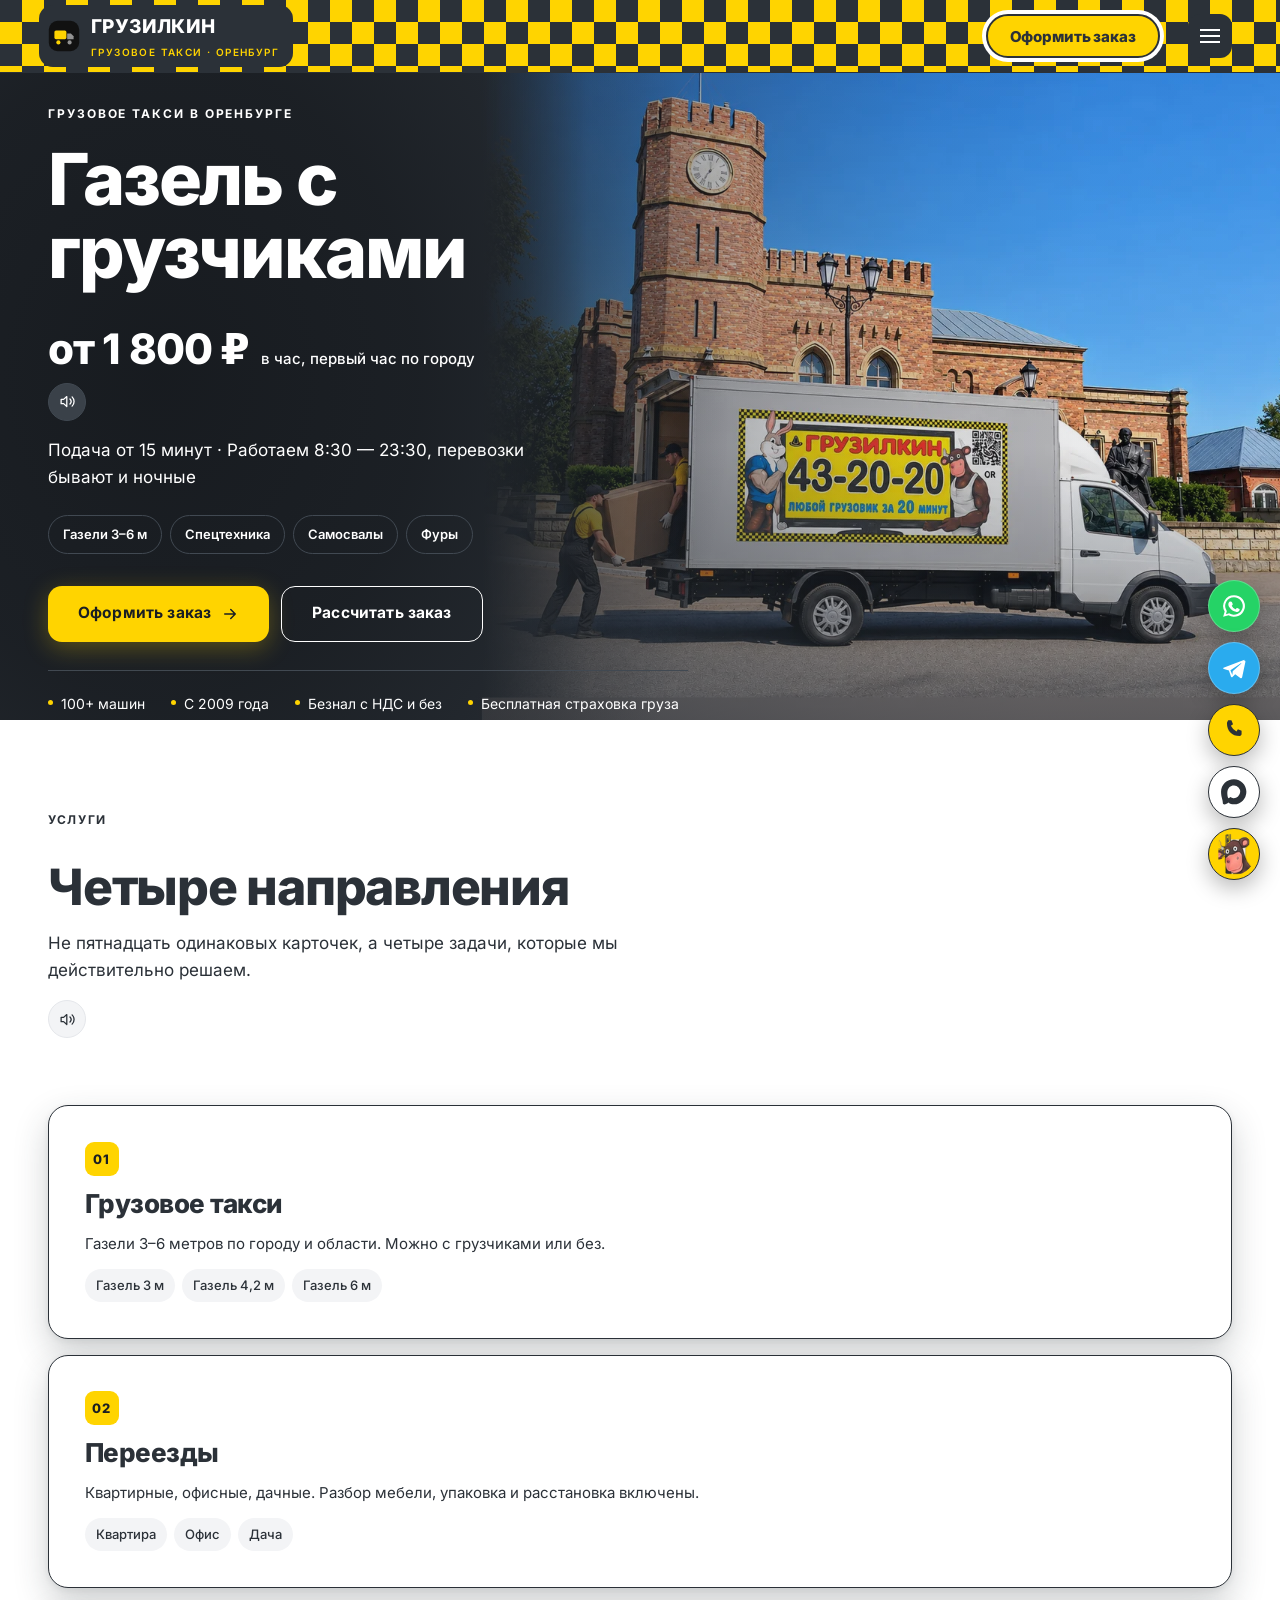
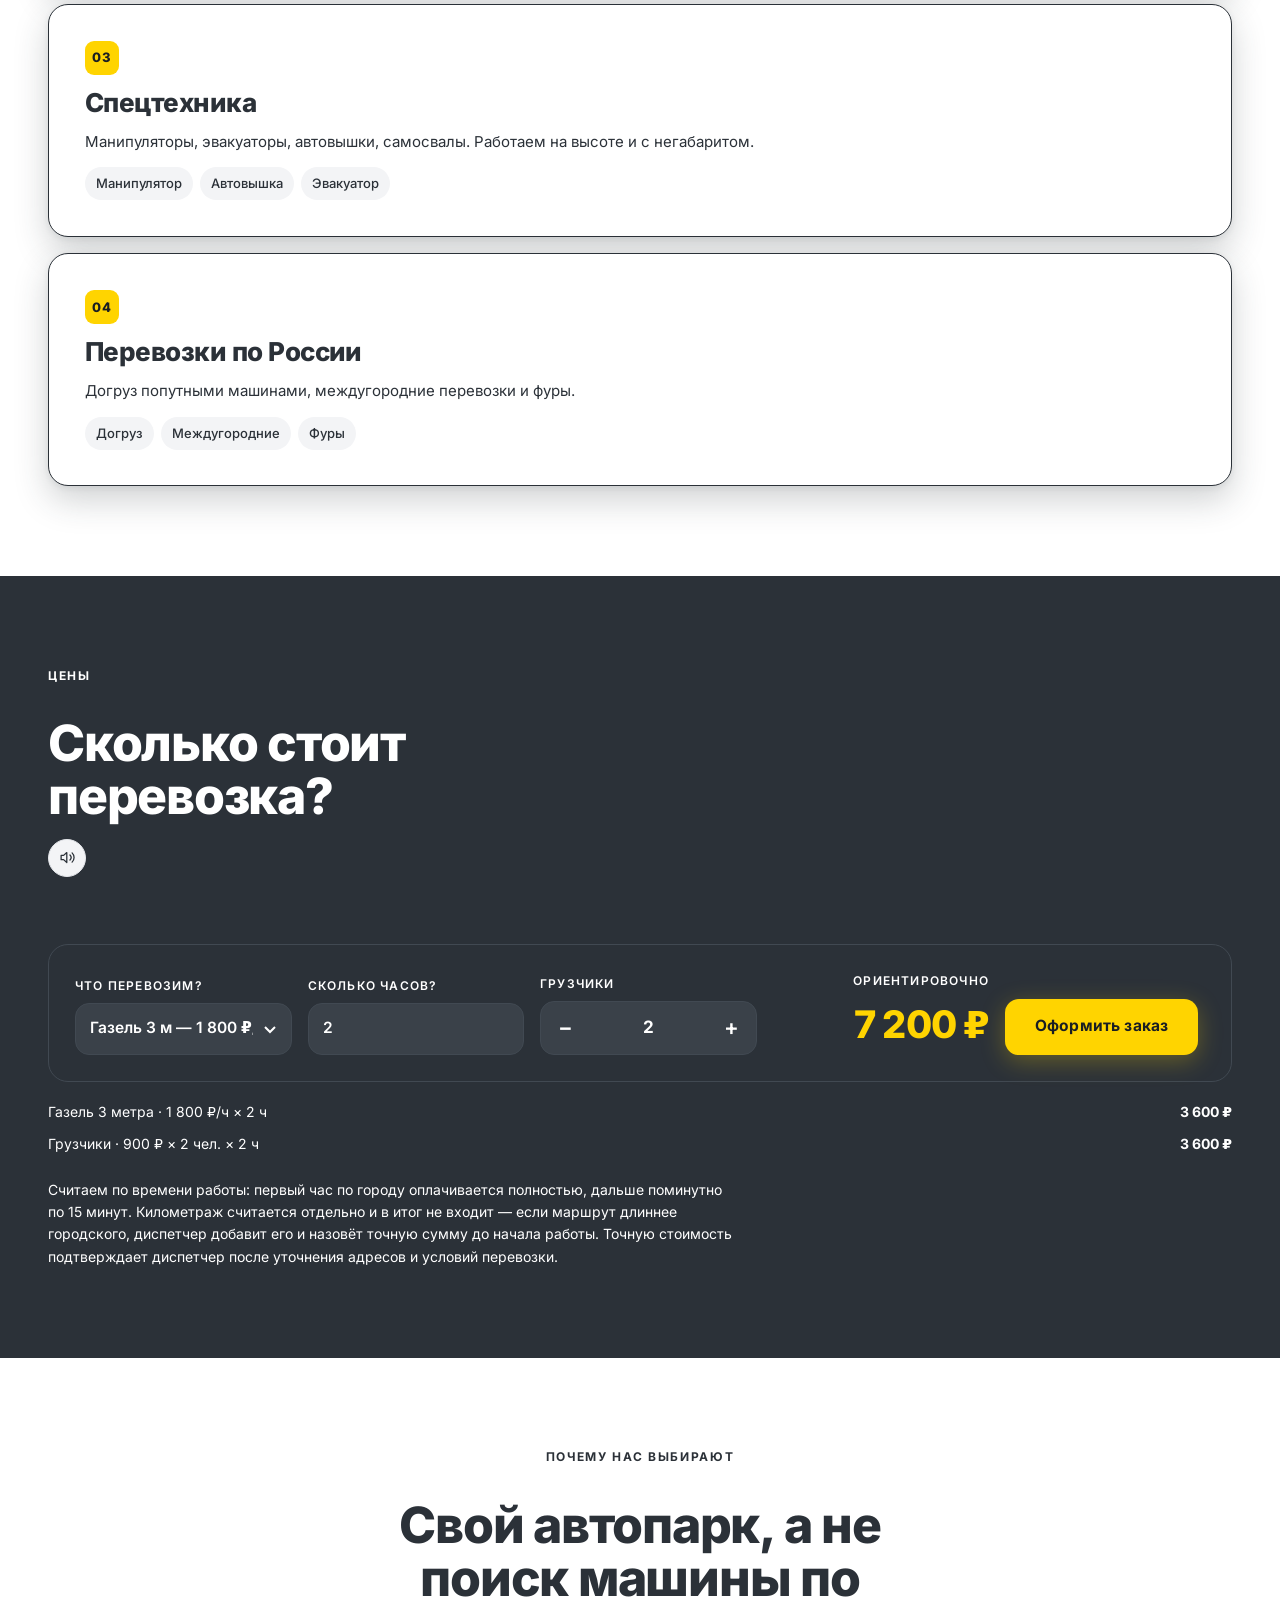
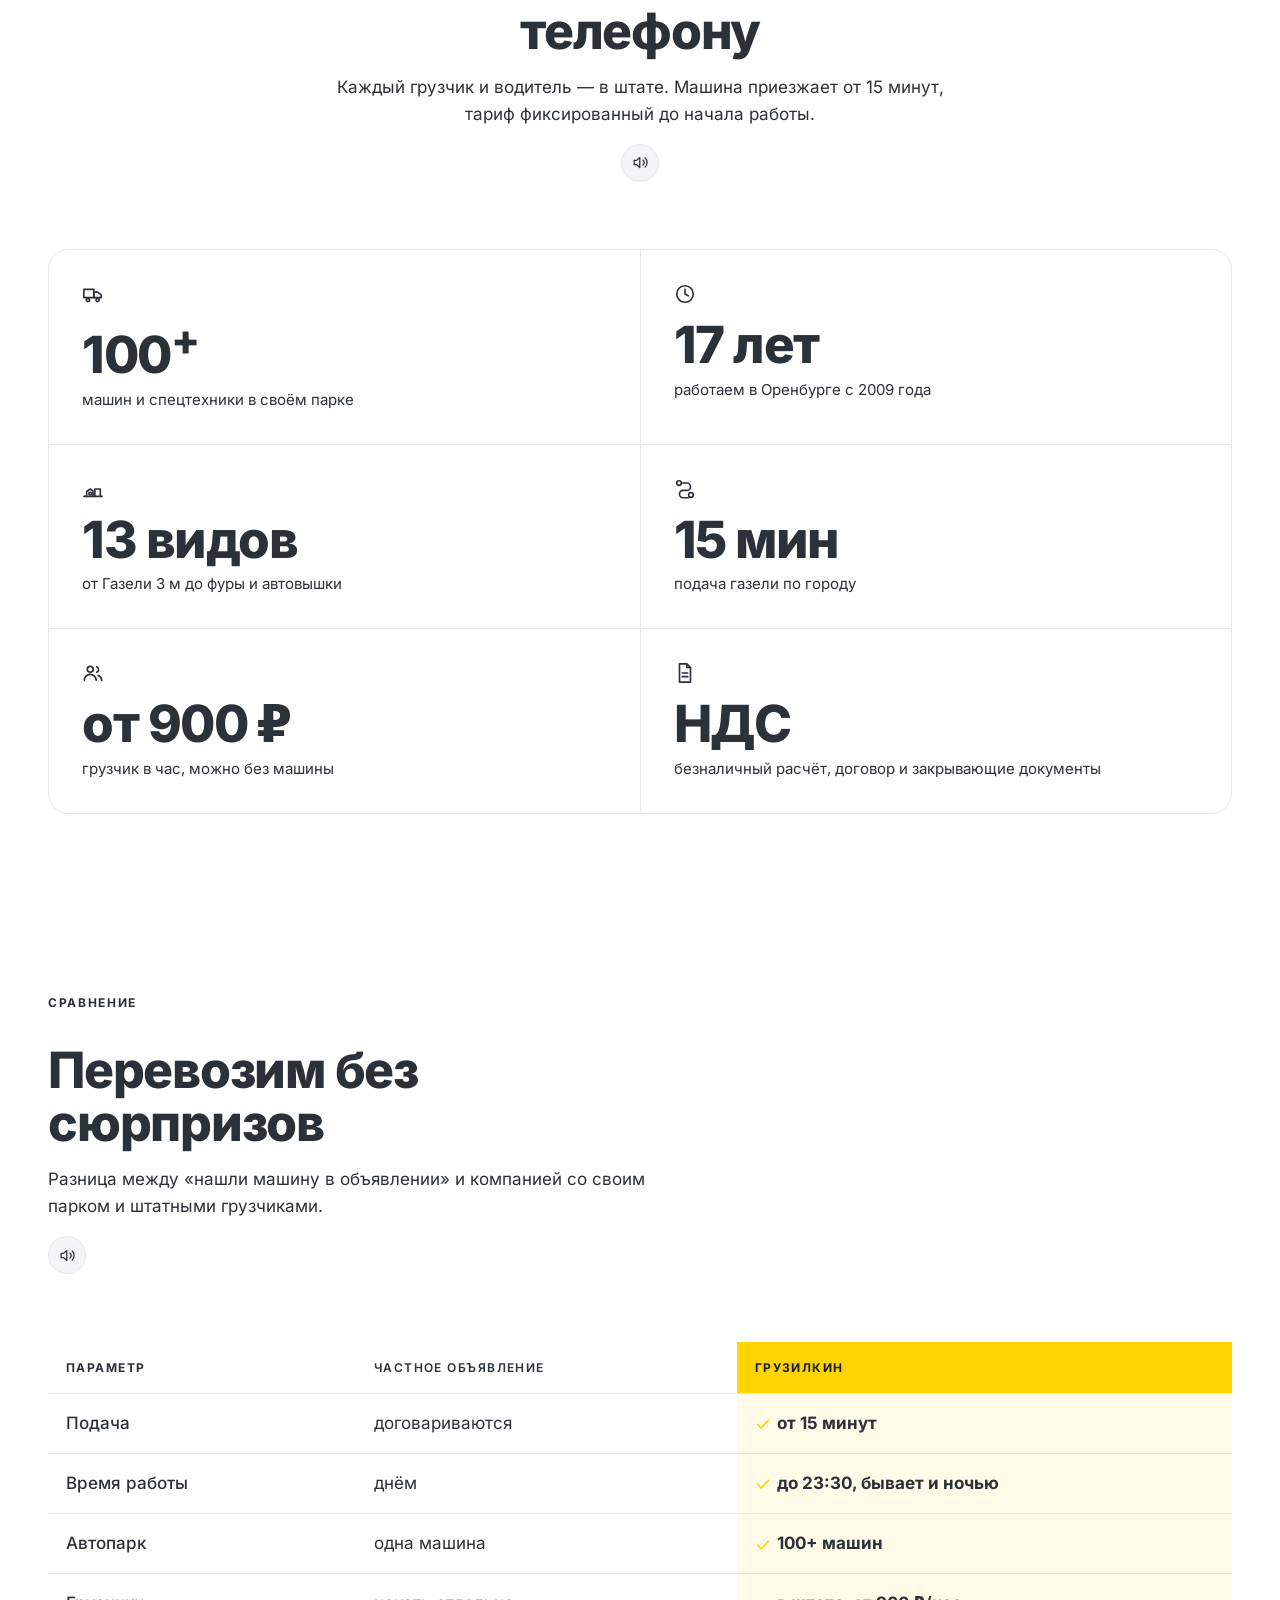
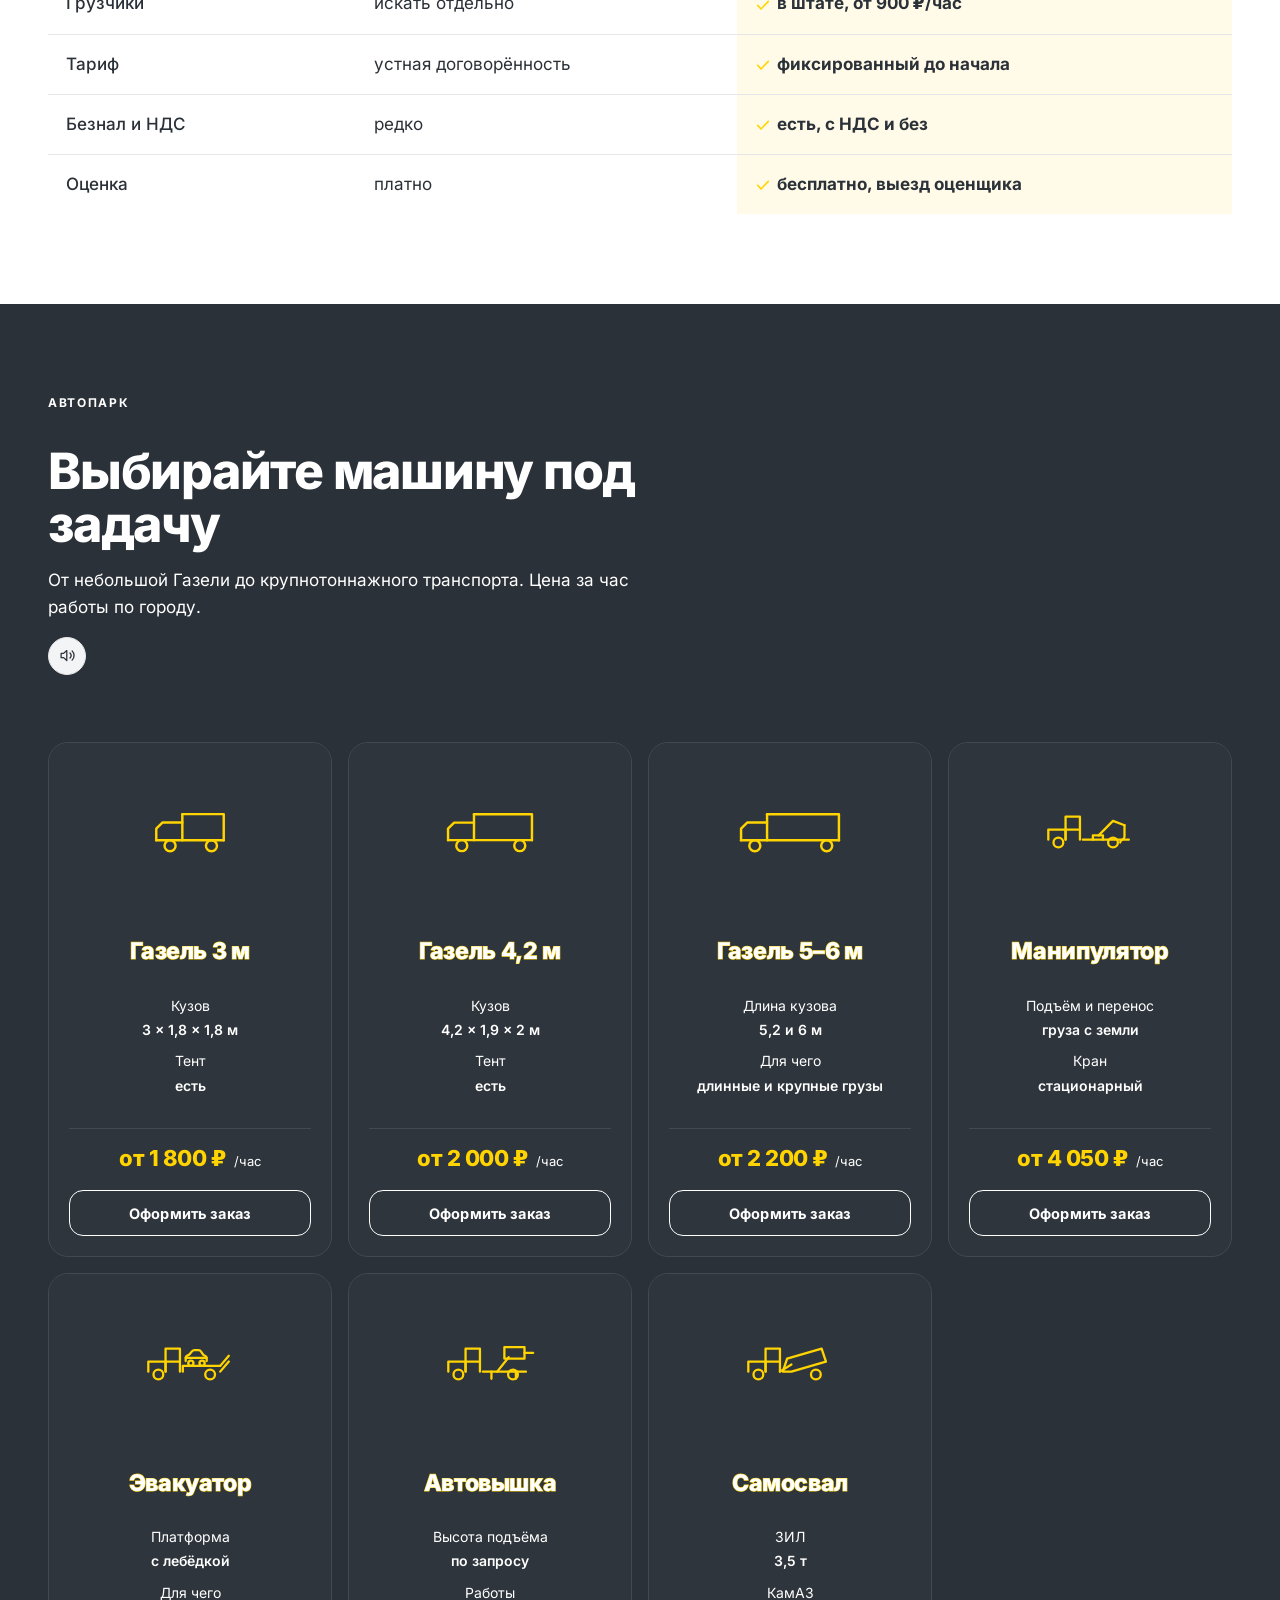
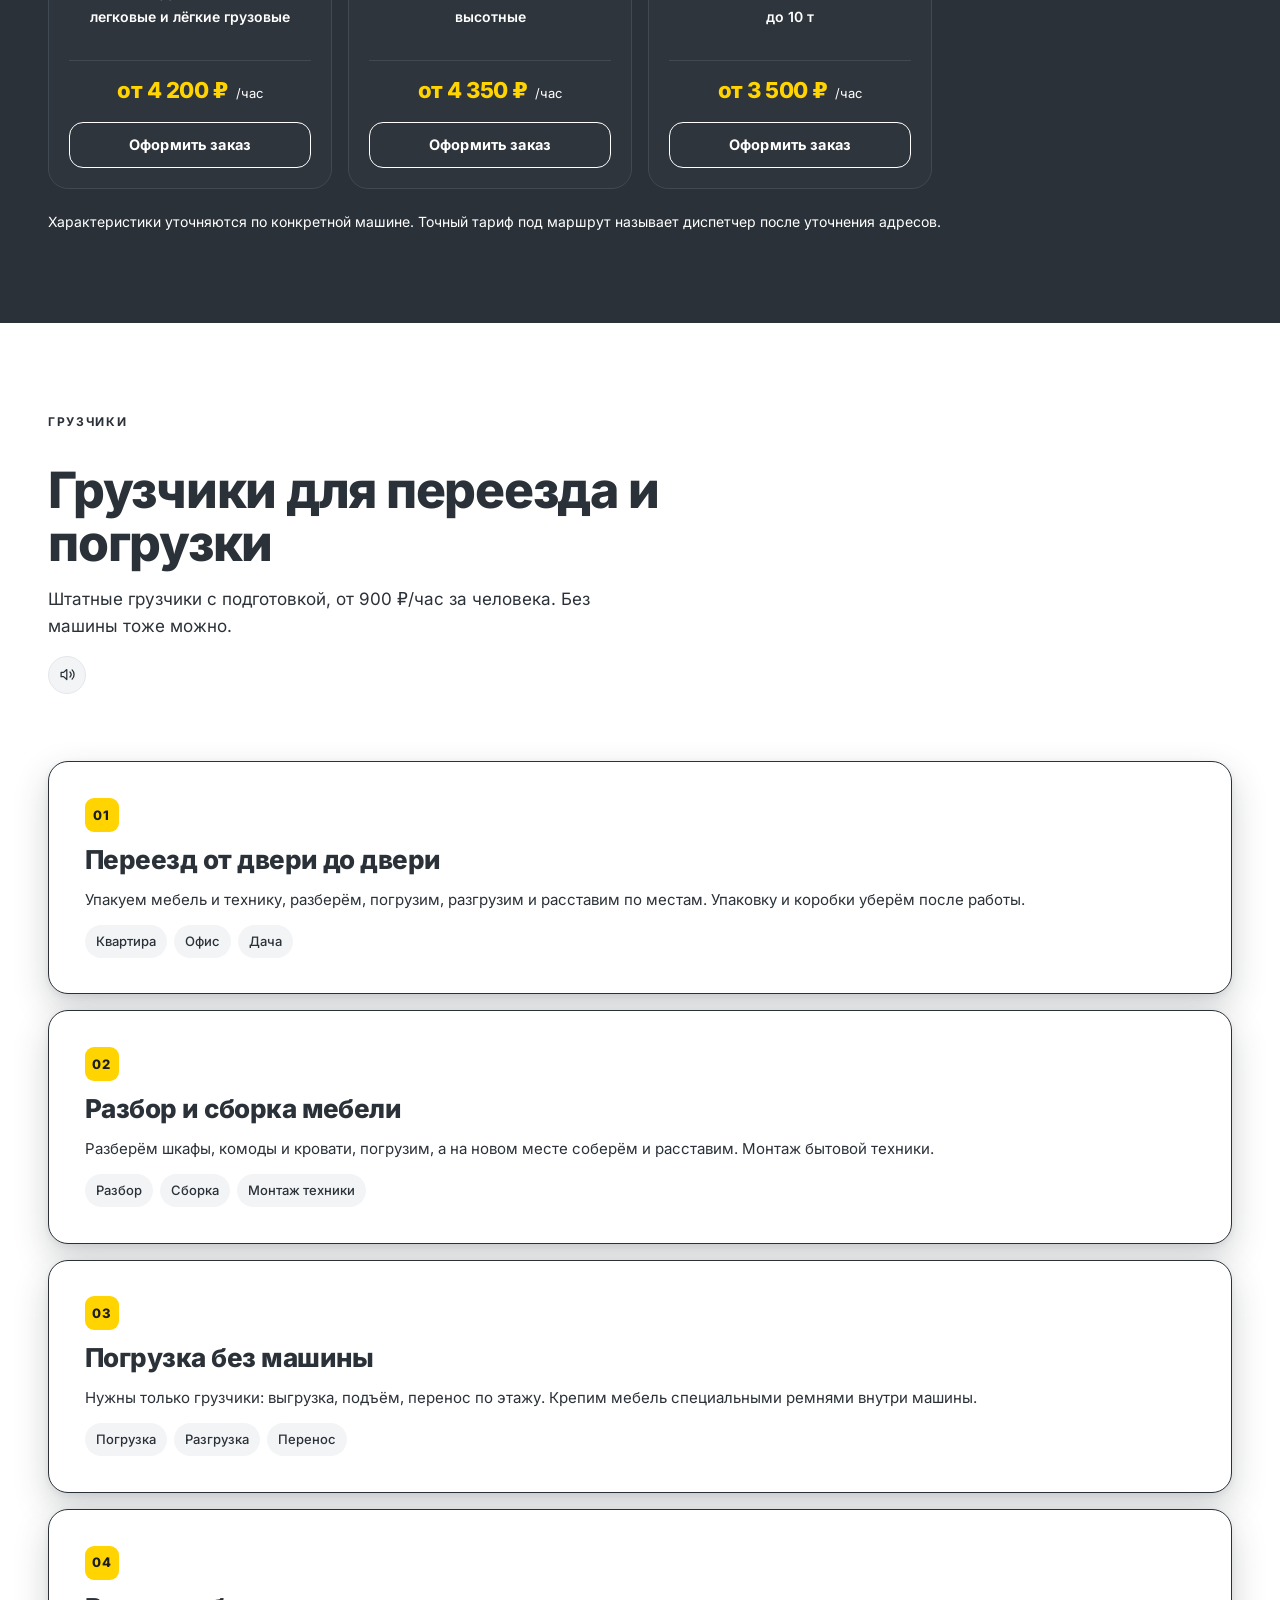
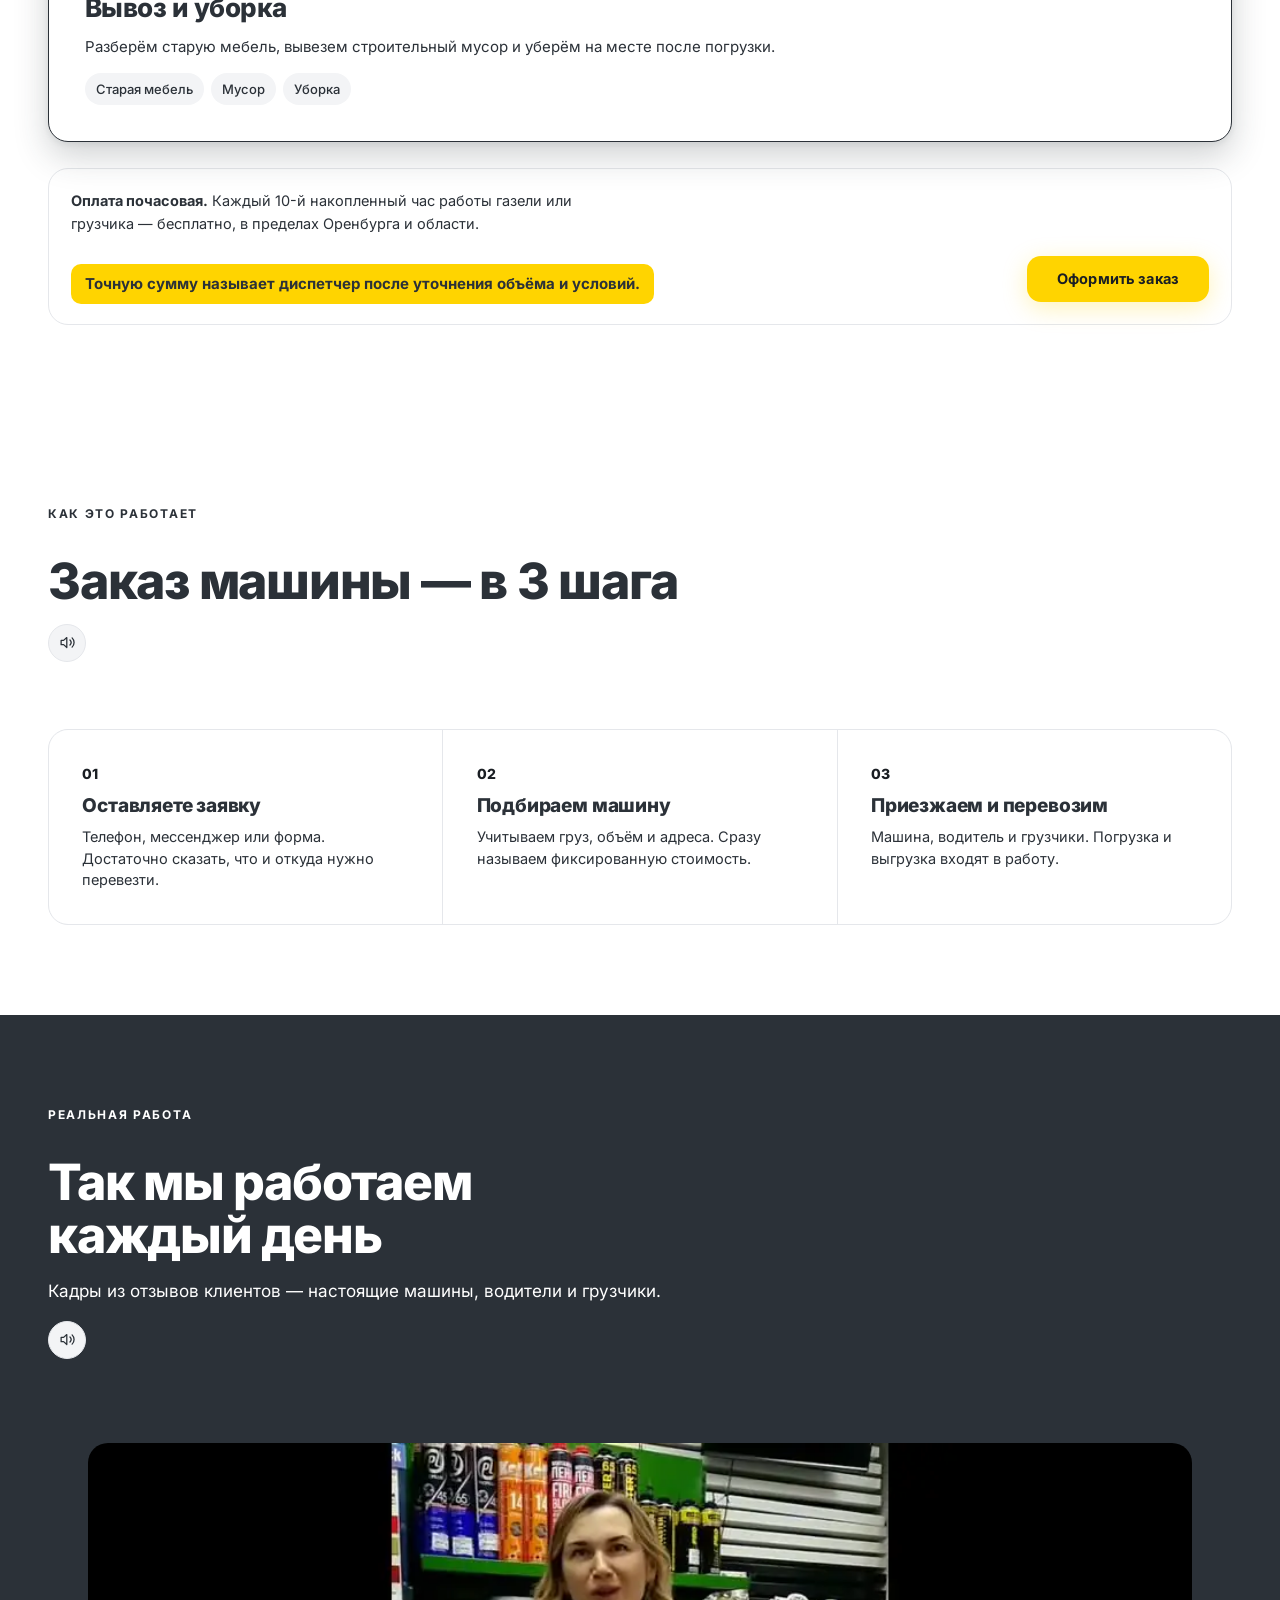
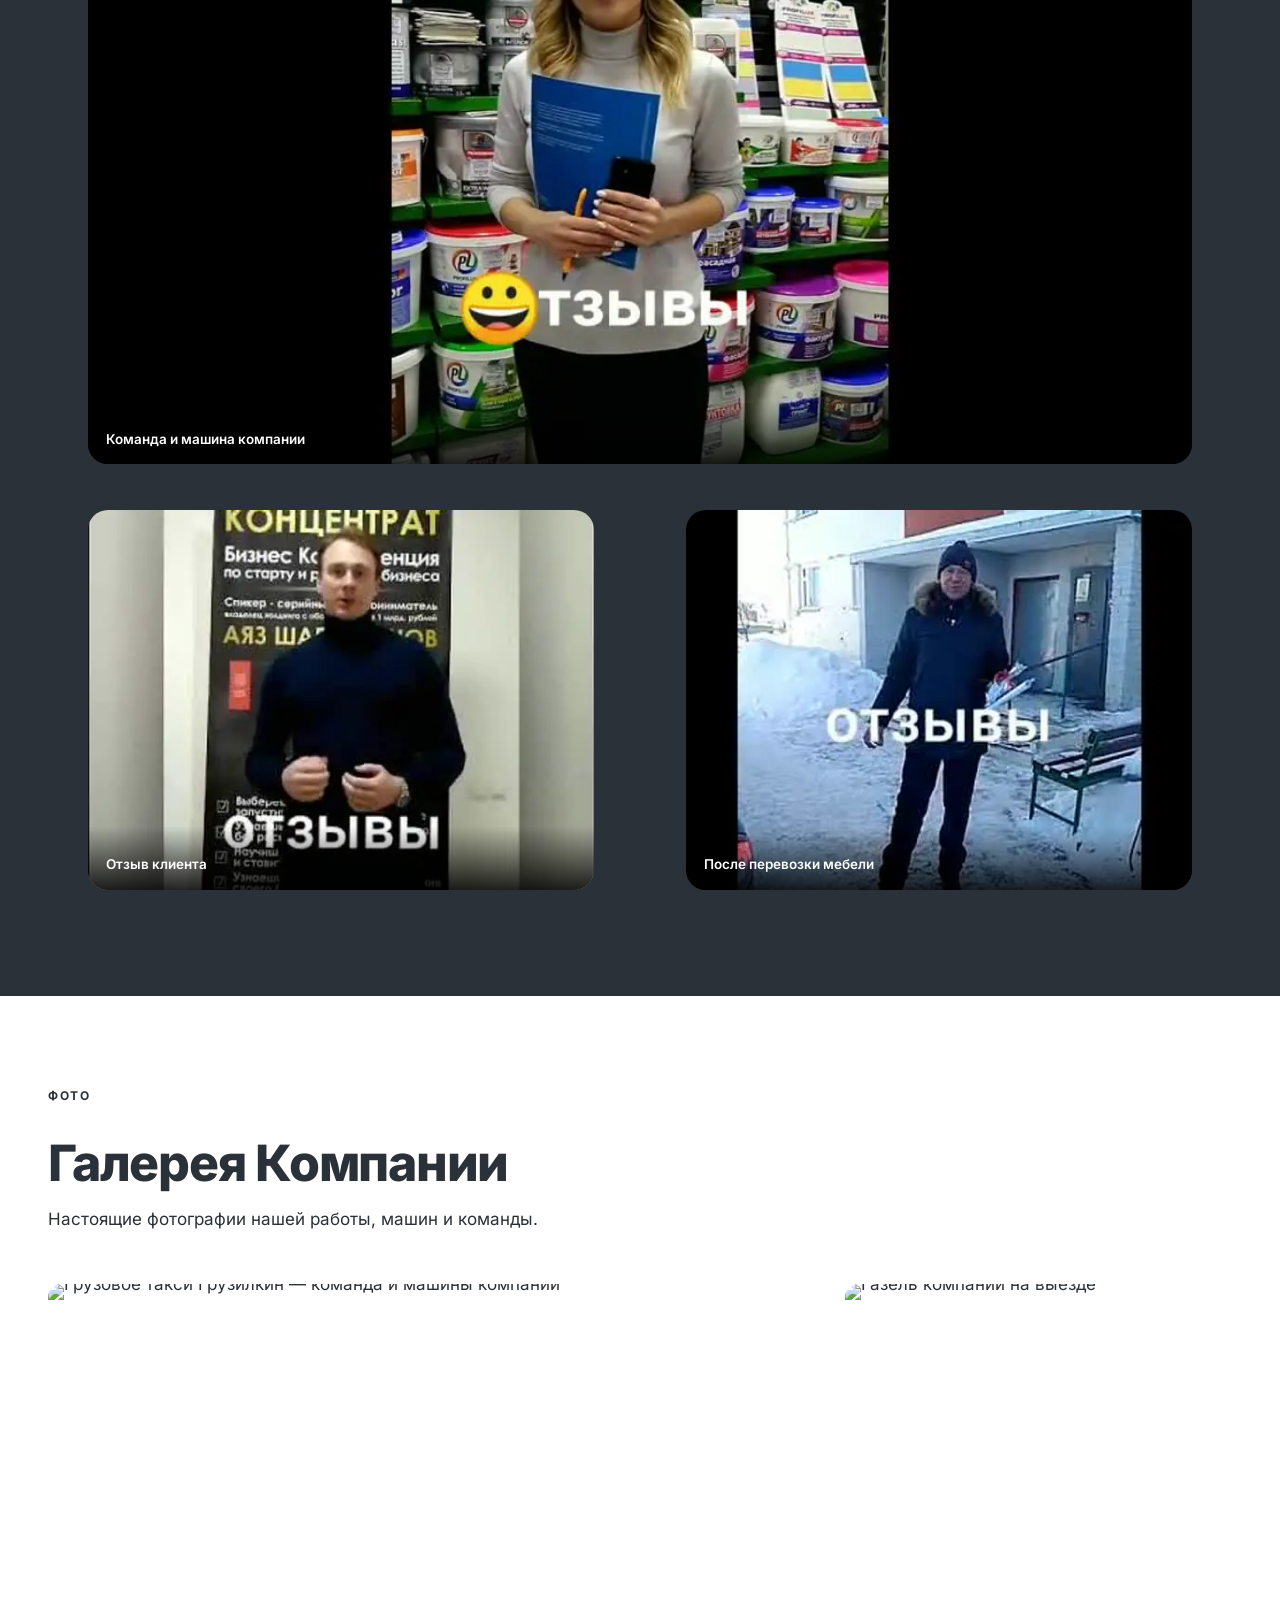
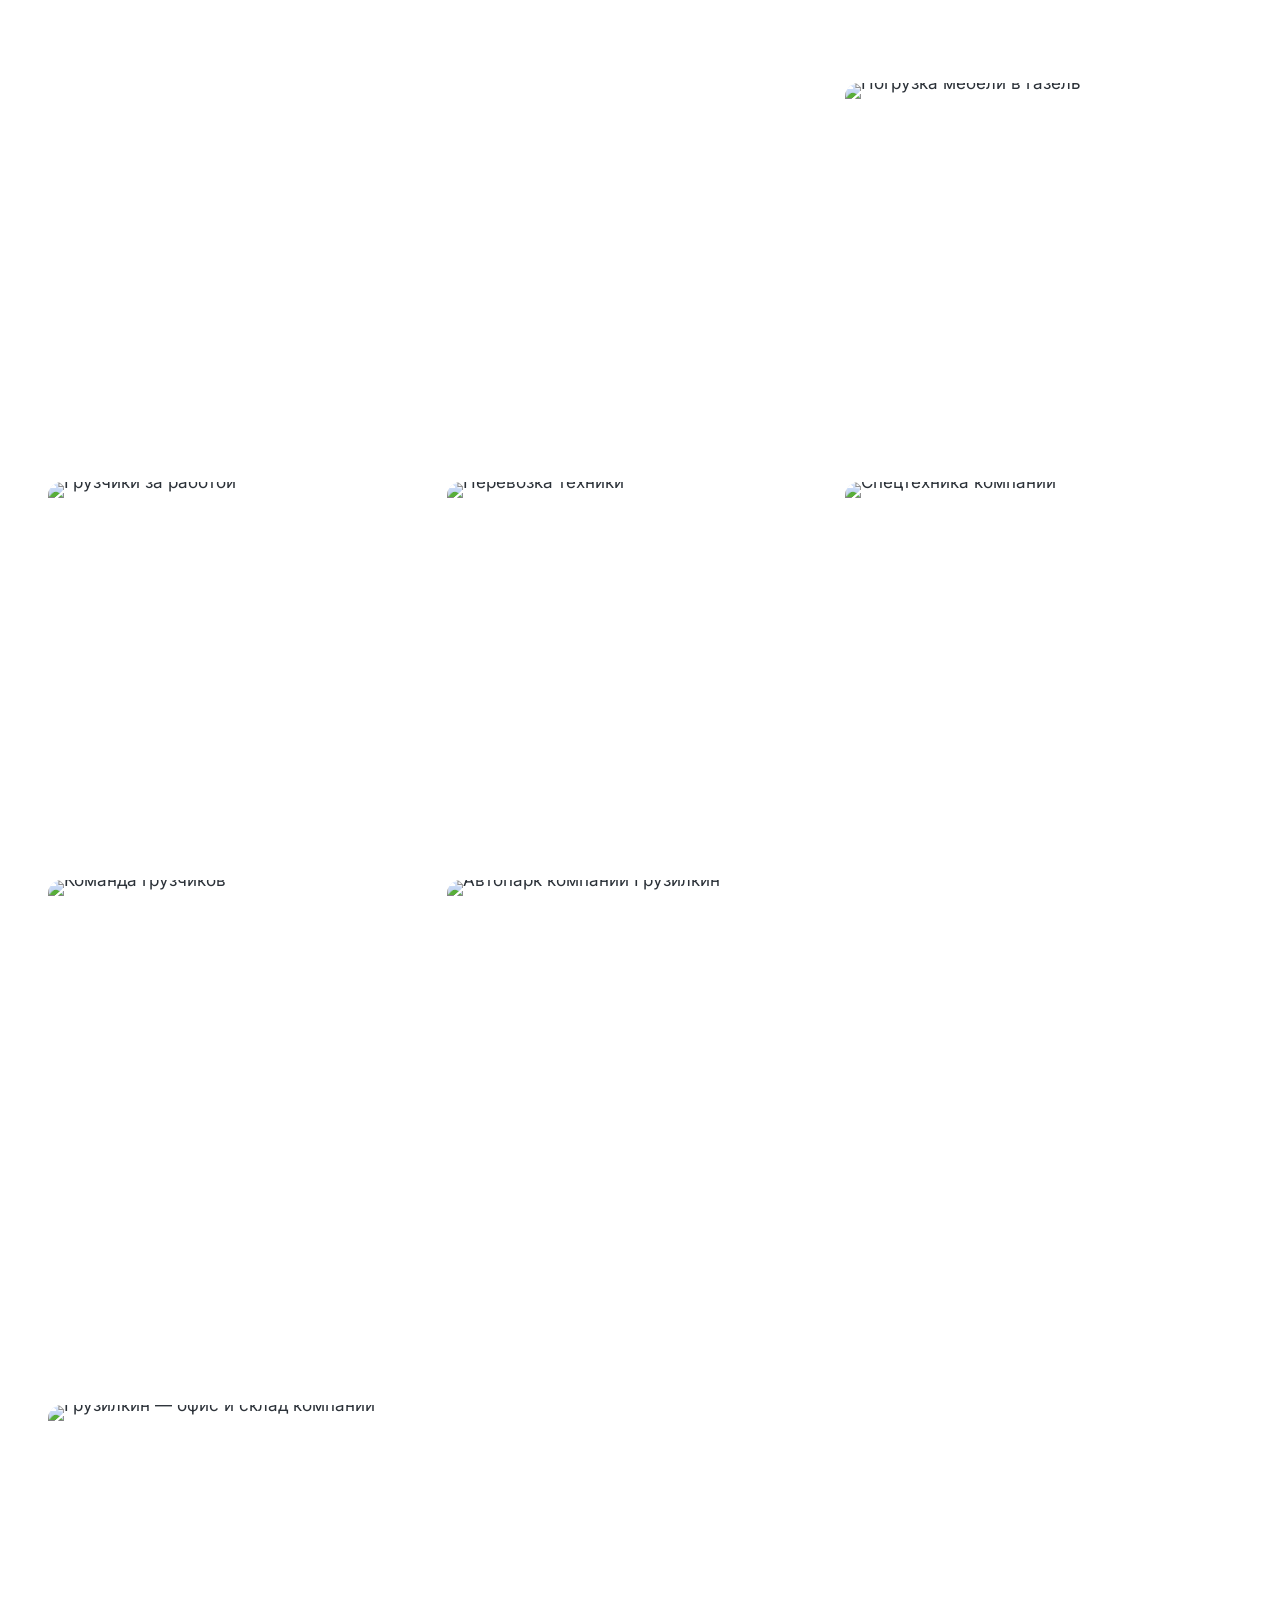
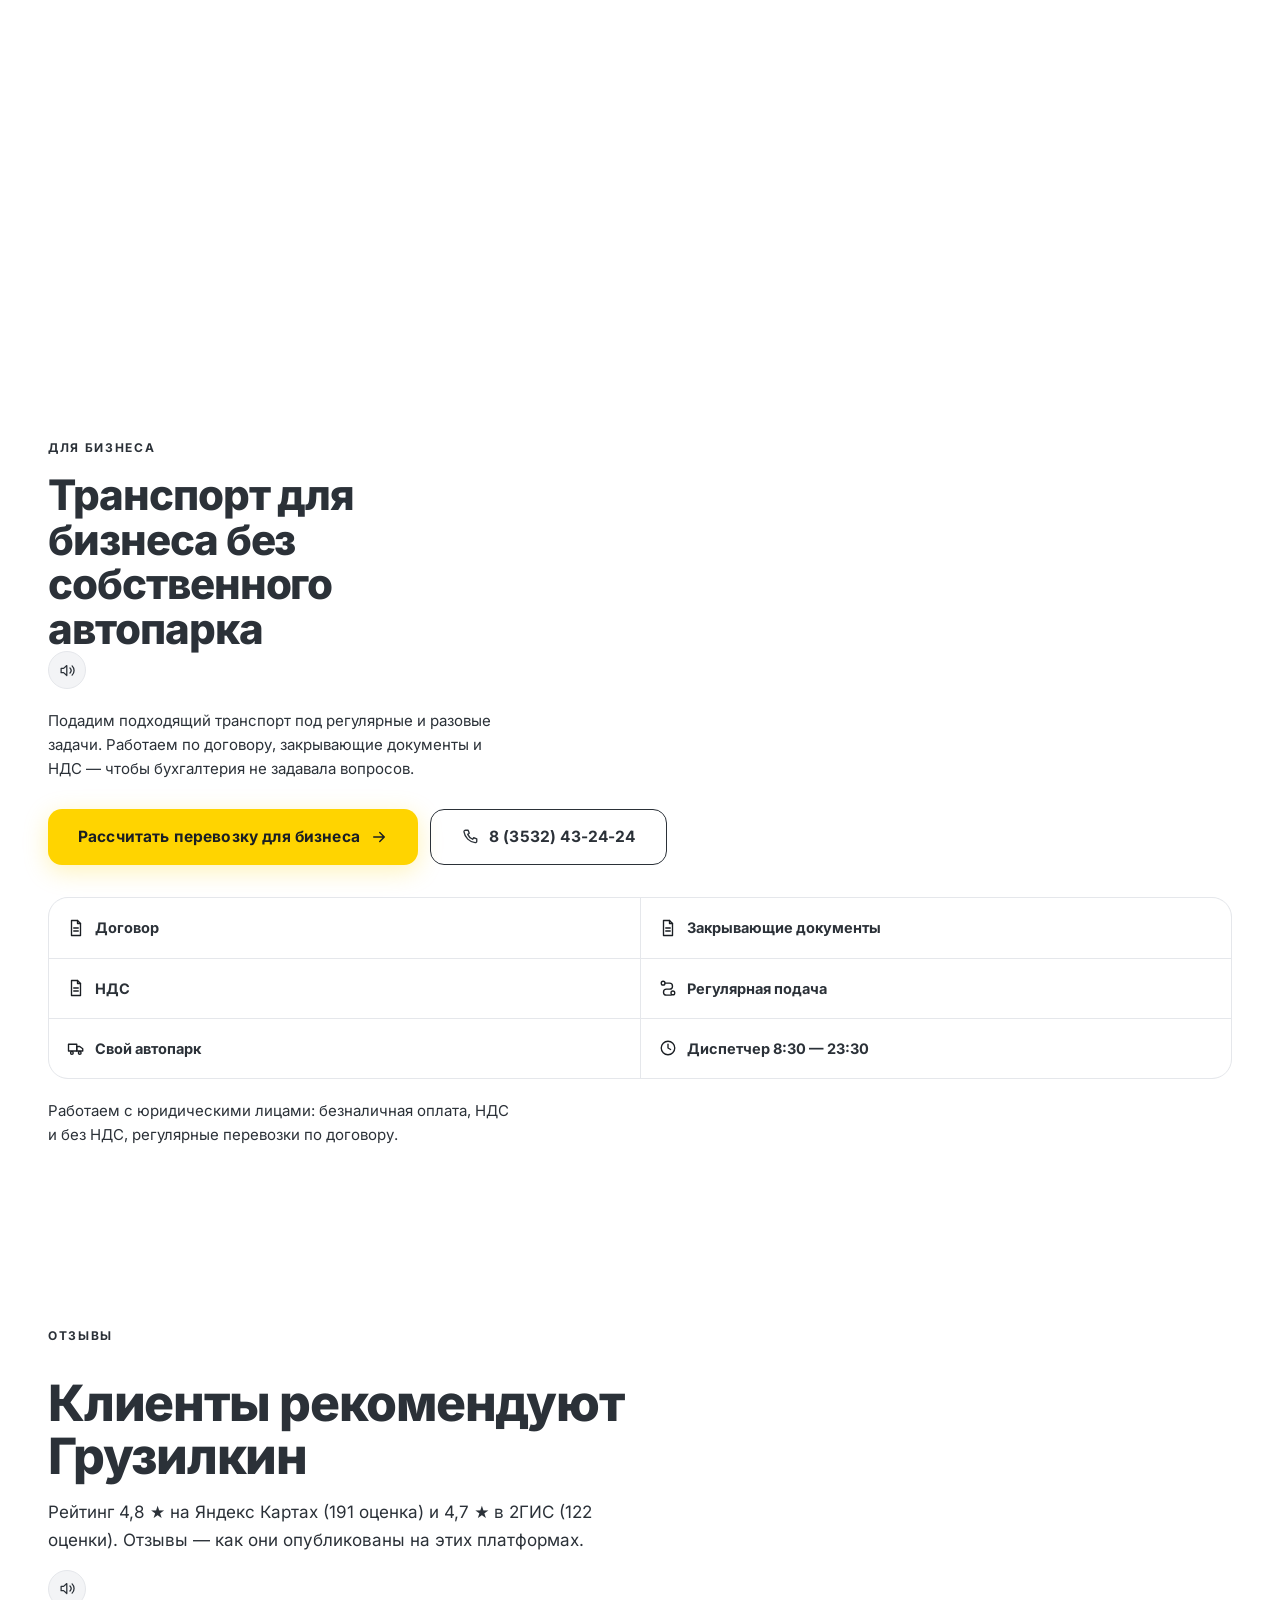
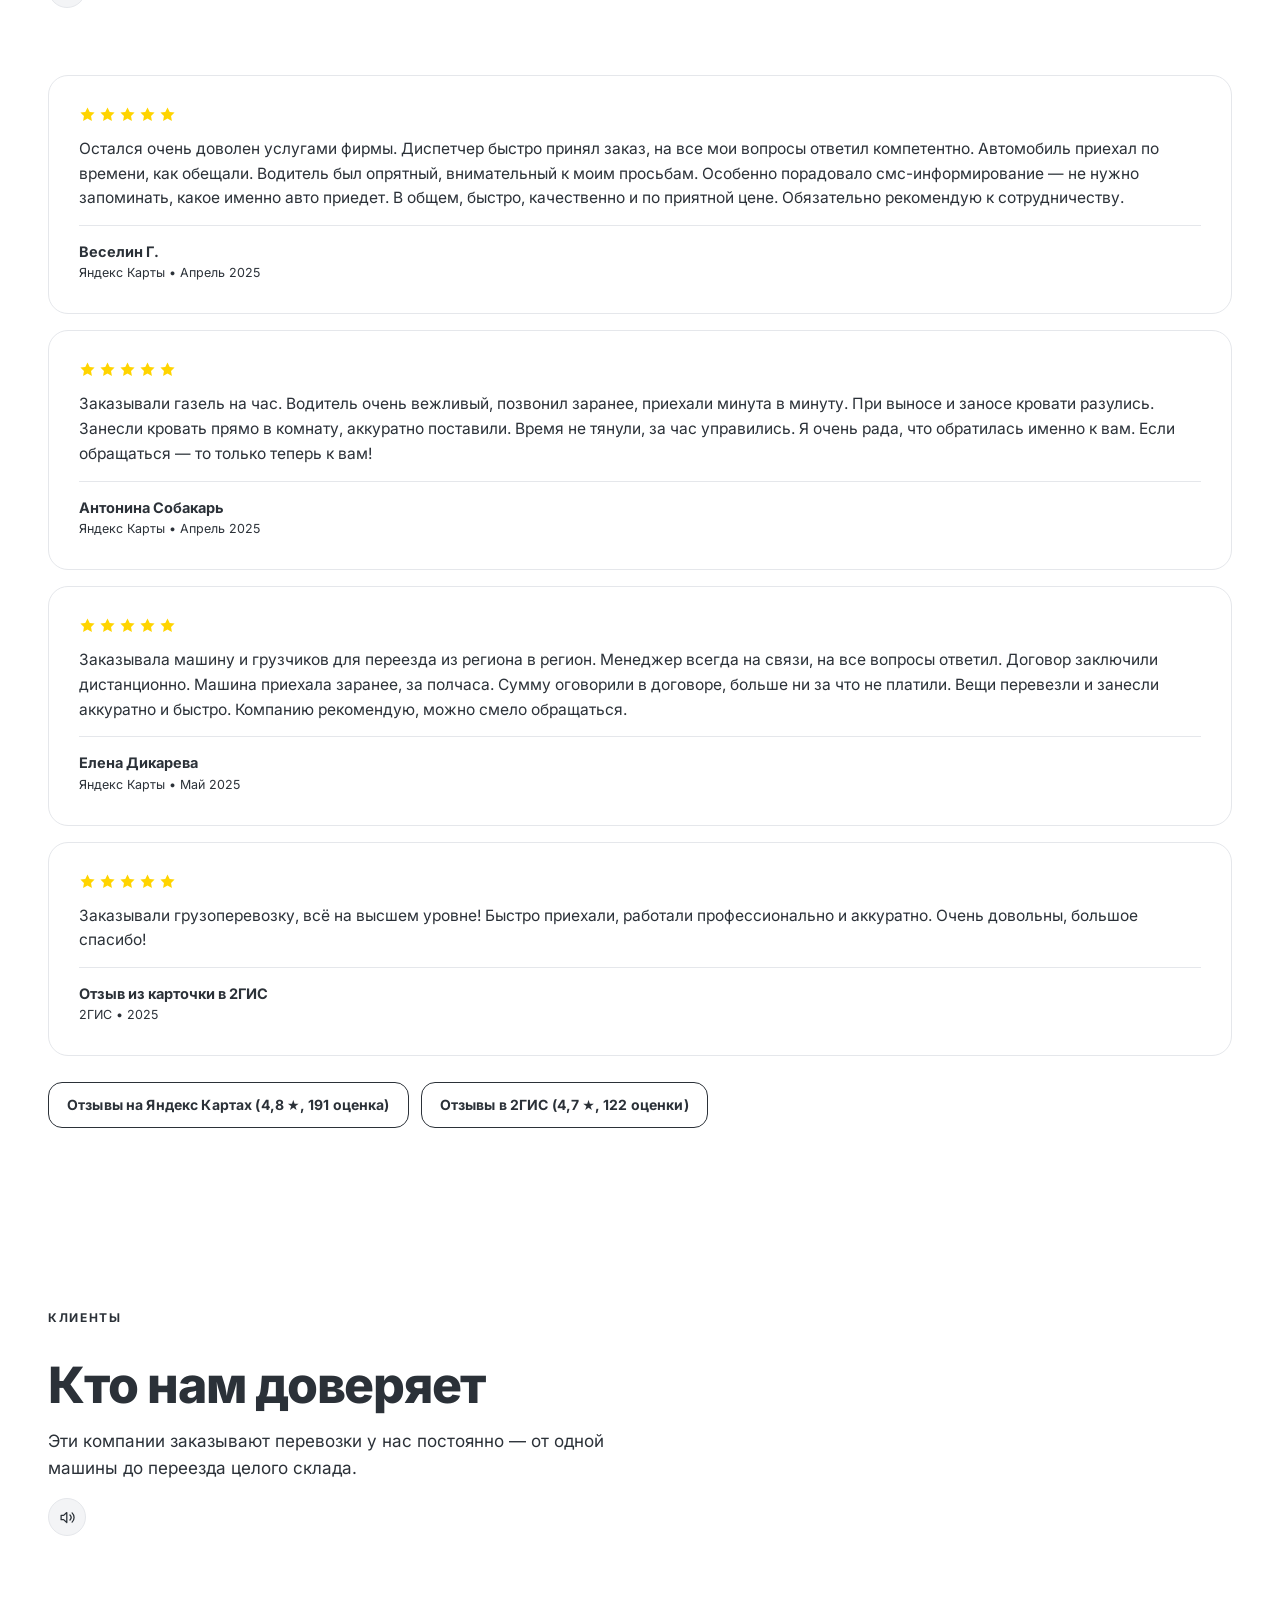
==== index.html @ a1c71845 "Mobile hero: owner-provided photo (1446x1087) as the full-width frame - replaced the extracted crop " ====
<!DOCTYPE html>
<html lang="ru">
<head>
<meta charset="utf-8">
<meta name="viewport" content="width=device-width, initial-scale=1, viewport-fit=cover">
<meta name="gruzilkin-build" content="1791834478915">
<title>Грузовое такси с грузчиками в Оренбурге — 8 (3532) 43-24-24 · Грузилкин</title>
<meta name="description" content="Грузовое такси и грузчики в Оренбурге с 2009 года. Подача газели от 15 минут, 100+ машин, 8 (3532) 43-24-24.">
<meta property="og:type" content="website">
<meta property="og:title" content="Грузовое такси с грузчиками в Оренбурге — Грузилкин">
<meta property="og:description" content="Подача газели от 15 минут, 100+ машин, ночные и дальние перевозки, бесплатная страховка груза.">
<!-- панель браузера на телефоне: цвет шапки, иначе сверху мелькнет чёрная полоса -->
<meta name="theme-color" content="#2B3138">
<link rel="canonical" href="https://adamestok.github.io/Gruzilkin-site/">

<script type="application/ld+json">
{
  "@context": "https://schema.org",
  "@type": "TaxiService",
  "name": "Грузилкин",
  "legalName": "ООО «ТРАНС-МИГ24»",
  "taxID": "5611080930",
  "description": "Грузовое такси и грузчики в Оренбурге с 2009 года. Собственный автопарк более 100 машин.",
  "telephone": "+7 (3532) 43-24-24",
  "email": "absavto56rus@mail.ru",
  "priceRange": "1800–4350 ₽/час",
  "foundingDate": "2009",
  "address": {
    "@type": "PostalAddress",
    "streetAddress": "проспект Братьев Коростелёвых, 179/4",
    "addressLocality": "Оренбург",
    "postalCode": "460003",
    "addressCountry": "RU"
  },
  "openingHoursSpecification": {
    "@type": "OpeningHoursSpecification",
    "dayOfWeek": ["Monday","Tuesday","Wednesday","Thursday","Friday","Saturday","Sunday"],
    "opens": "08:30",
    "closes": "23:30"
  },
  "aggregateRating": {
    "@type": "AggregateRating",
    "ratingValue": "4.8",
    "reviewCount": "191"
  }
}
</script>
<script type="application/ld+json">
{
  "@context": "https://schema.org",
  "@type": "FAQPage",
  "mainEntity": [
    {"@type":"Question","name":"Сколько стоит Газель с грузчиками?","acceptedAnswer":{"@type":"Answer","text":"Газель 3 метра — 1 800 ₽/час, грузчик — 900 ₽/час за человека. Итог диспетчер называет после уточнения адресов."}},
    {"@type":"Question","name":"Как быстро приедет машина?","acceptedAnswer":{"@type":"Answer","text":"По городу газель подаём от 15 минут."}},
    {"@type":"Question","name":"Можно ли заказать машину ночью?","acceptedAnswer":{"@type":"Answer","text":"Да, диспетчерская принимает заявки ежедневно с 8:30 до 23:30, перевозки бывают и ночные."}},
    {"@type":"Question","name":"Сколько стоит грузчик?","acceptedAnswer":{"@type":"Answer","text":"От 900 ₽/час за человека."}},
    {"@type":"Question","name":"Работаете ли с НДС?","acceptedAnswer":{"@type":"Answer","text":"Работаем с НДС и без НДС, безналичный расчёт."}},
    {"@type":"Question","name":"Можно ли заказать перевозку по России?","acceptedAnswer":{"@type":"Answer","text":"Да, догруз попутными машинами и междугородние перевозки."}}
  ]
}
</script>

<style>
/* ============================================================
   ГРУЗИЛКИН — ДИЗАЙН-СИСТЕМА
   Один акцент, чёрный с белым, серый только для второстепенного
   текста. Никаких разноцветных блоков: фон белый или чёрный.
   ============================================================ */

@font-face{font-family:"Inter";font-style:normal;font-weight:400 800;font-display:swap;src:url([data-uri]) format("woff2");unicode-range:U+0000-00FF,U+0131,U+0152-0153,U+02BB-02BC,U+02C6,U+02DA,U+02DC,U+0304,U+0308,U+0329,U+2000-206F,U+20AC,U+2122,U+2191,U+2193,U+2212,U+2215,U+FEFF,U+FFFD}@font-face{font-family:"Inter";font-style:normal;font-weight:400 800;font-display:swap;src:url([data-uri]) format("woff2");unicode-range:U+0301,U+0400-045F,U+0490-0491,U+04B0-04B1,U+2116}

:root{
  /* ГРАФИТ И ЖЁЛТЫЙ — ДВА ОСНОВНЫХ ЦВЕТА */
  --black:#2B3138;           /* графит: холодный тёмно-серый */
  --graphite-2:#353C44;      /* карточки на тёмном */
  --graphite-3:#414952;      /* границы на тёмном */
  --white:#FFFFFF;
  --accent:#FFD400;          /* единственный цветной акцент */
  --accent-ink:#1A1E23;      /* текст на жёлтом — почти чёрный */

  /* Серого в тексте нет: пользователь просил убрать серые
     буквы совсем. Там, где фон графитовый, текст белый; там,
     где фон белый, текст графитовый. Оба цвета — из палитры,
     и оба читаются с контрастом 13 против нормы 4.5.
     Границы остаются серыми: --line и --line-d ниже, рамки
     и разделители без этого слиплись бы с фоном. */
  --gray-1:#2B3138;          /* на белом — графит, не серый */
  --gray-2:#FFFFFF;          /* на графите — белый */
  --line:#E5E7EB;            /* граница на белом */
  --line-d:#414952;          /* граница на графите */

  --maxw:1280px;
  --pad:clamp(20px,4vw,48px);
  --r:14px;
  --r-lg:20px;
  --ff:"Inter",system-ui,-apple-system,"Segoe UI",Roboto,sans-serif;
  --ease:cubic-bezier(.22,.61,.36,1);
}

*,*::before,*::after{box-sizing:border-box}
html{-webkit-text-size-adjust:100%;scroll-behavior:smooth;scroll-padding-top:76px;
  /* текст выезжает за край — срезаем, иначе документ шире окна */
  overflow-x:clip}
body{
  margin:0;background:var(--white);color:var(--black);
  font-family:var(--ff);font-size:17px;line-height:1.6;
  -webkit-font-smoothing:antialiased;overflow-x:hidden;
}
img{max-width:100%;display:block}
a{color:inherit;text-decoration:none}
button,input,select,textarea{font:inherit;color:inherit}
button{cursor:pointer;background:none;border:0}
h1,h2,h3{margin:0;font-weight:800;line-height:1.06;letter-spacing:-.025em}
p{margin:0}
ul{margin:0;padding:0;list-style:none}
::selection{background:var(--accent);color:var(--accent-ink)}
:focus-visible{outline:2px solid var(--accent);outline-offset:3px;border-radius:4px}

.wrap{max-width:var(--maxw);margin:0 auto;padding:0 var(--pad)}

/* ── кнопки: ровно два состояния, как в ТЗ ── */
.btn{
  display:inline-flex;align-items:center;justify-content:center;gap:10px;
  min-height:56px;padding:0 30px;border-radius:var(--r);
  font-size:15.5px;font-weight:700;letter-spacing:.01em;
  transition:transform .18s var(--ease),background .2s,box-shadow .2s;
  white-space:nowrap;
}
/* главный CTA — жёлтый */
.btn--main{background:var(--accent);color:var(--accent-ink);box-shadow:0 6px 24px rgba(255,212,0,.28)}
.btn--main:hover{transform:translateY(-2px);box-shadow:0 12px 32px rgba(255,212,0,.4)}
.btn--main:active{transform:translateY(0) scale(.99)}
/* вторичный CTA — контур */
.btn--ghost{background:transparent;color:var(--black);border:1.5px solid var(--black)}
.btn--ghost:hover{background:var(--black);color:var(--white)}
.btn--ghost:active{transform:scale(.99)}
/* на чёрном фоне */
/* Кнопка оформления — это кнопка, а не ссылка: адреса у
   оформления нет. Браузер по умолчанию рисует у <button> свою
   рамку и свой шрифт, поэтому возвращаем те же, что у ссылок. */
button[data-order-open]{border:0;font-family:inherit;cursor:pointer}

.btn--on-dark{background:transparent;color:var(--white);border:1.5px solid var(--gray-2)}
.btn--on-dark:hover{background:var(--accent);color:var(--accent-ink);border-color:var(--accent)}
.btn svg{width:18px;height:18px;flex:0 0 18px}

/* ── шапка ── */
/* ── шапка таксишная: шахматка ──
   Раньше фон был белый, и шапка выглядела как шапка любого
   сайта. Теперь это жёлто-графитовая шахматка — та самая, какой
   обшивают борт такси. Узор нарисован средствами CSS: картинка
   в самом видном месте страницы стоила бы лишнего запроса.

   Чёрным берём графит #2B3138, а не чистый чёрный: он уже есть
   в палитре, и третий цвет на сайте не появляется.

   Под каждым элементом шапки — своя подложка. Буквы тёмные, а
   клетки под ними и жёлтые, и графитовые: без подложки имя
   компании пропадало бы на тёмной клетке. Сделано так же, как на
   борту: надпись лежит на панели, а шахматка идёт вокруг. */
.topbar{
  background:
    repeating-conic-gradient(var(--accent) 0 25%, var(--black) 0 50%) 0 0/44px 44px;
  border-bottom:1px solid var(--black);
}
.topbar.is-stuck{
  background:
    repeating-conic-gradient(var(--accent) 0 25%, var(--black) 0 50%) 0 0/44px 44px;
  backdrop-filter:none;
}

/* Подложки элементов шапки */
.topbar .brand{
  background:var(--black);border-radius:14px;
  padding:7px 14px 7px 9px;margin-left:-9px;
}
.topbar .brand__name{color:var(--white)}
.topbar .brand__sub{color:var(--accent)}
.topbar .nav{
  background:var(--black);border-radius:999px;
  padding:9px 20px;
}
.topbar .nav a{color:var(--white)}
.topbar .hdr-tel{
  background:var(--black);border-radius:999px;
  padding:9px 16px;color:var(--white);
}
.topbar .burger{
  background:var(--black);border-radius:12px;
}
.topbar .burger span{background:var(--white)}
.topbar .burger span::before,.topbar .burger span::after{background:var(--white)}
/* Кнопка заказа жёлтая: на жёлтой клетке её край пропадает,
   поэтому отделяем её белым кольцом. */
.topbar .btn-blink-order{box-shadow:0 0 0 4px var(--white)}

@media (max-width:900px){
  .topbar{
    background:
      repeating-conic-gradient(var(--accent) 0 25%, var(--black) 0 50%) 0 0/36px 36px;
  }
  .topbar.is-stuck{
    background:
      repeating-conic-gradient(var(--accent) 0 25%, var(--black) 0 50%) 0 0/36px 36px;
  }
}

.topbar{
  position:fixed;inset:0 0 auto;z-index:1100;
  border-bottom:1px solid var(--black);
  transition:background .3s var(--ease),border-color .3s;
}
.topbar__in{
  max-width:var(--maxw);margin:0 auto;padding:0 var(--pad);
  height:72px;display:flex;align-items:center;gap:clamp(12px,1.6vw,28px);
}
.brand{display:flex;align-items:center;gap:11px;flex:0 0 auto}
.brand__mark{width:32px;height:32px;flex:0 0 32px}
.brand__name{font-size:19px;font-weight:800;letter-spacing:.02em}
.brand__sub{display:block;font-size:10px;font-weight:600;letter-spacing:.14em;
  text-transform:uppercase;color:var(--gray-1);margin-top:1px}
.nav{margin-left:auto;display:none;align-items:center;gap:clamp(10px,1.4vw,24px)}
.nav a{font-size:14.5px;font-weight:500;position:relative;padding:6px 0;color:var(--black)}
.nav a::after{content:"";position:absolute;left:0;bottom:0;height:2px;width:100%;
  background:var(--accent);transform:scaleX(0);transform-origin:right;
  transition:transform .28s var(--ease)}
.nav a:hover::after,.nav a:focus-visible::after{transform:scaleX(1);transform-origin:left}
.hdr-tel{display:none;align-items:center;gap:8px;font-size:16px;font-weight:700;
  color:var(--black);white-space:nowrap}
.hdr-tel svg{width:16px;height:16px;color:var(--accent)}
.hdr-cta{display:none}

/* Моргающая жёлтая кнопка в шапке: Заказать Газель -> tel:83532832424 */
@keyframes btn-blink-pulse {
  0%, 100% {
    box-shadow: 0 0 0 0 rgba(255, 212, 0, 0.8), 0 3px 10px rgba(0, 0, 0, 0.15);
    transform: scale(1);
    opacity: 1;
    filter: brightness(1);
  }
  50% {
    box-shadow: 0 0 18px 6px rgba(255, 212, 0, 0.95), 0 4px 14px rgba(0, 0, 0, 0.22);
    transform: scale(1.04);
    opacity: 0.94;
    filter: brightness(1.18);
  }
}
/* Мигание кнопок заказа.
   Тот же эффект, что у кнопки в шапке: жёлтое свечение, лёгкий
   масштаб и яркость, цикл 1,3 секунды. Класс .btn--order стоит
   только на кнопках «Оформить заказ», поэтому ссылки на отзывы
   (тоже .btn--ghost) не загораются. */
.btn--order:not(.btn-blink-order){
  animation: btn-blink-pulse 1.3s infinite ease-in-out;
}
@media (prefers-reduced-motion:reduce){
  .btn--order{animation:none!important}
}

.btn-blink-order{
  display: inline-flex;
  align-items: center;
  justify-content: center;
  background-color: var(--accent);
  color: var(--black) !important;
  font-weight: 800;
  font-size: 15px;
  line-height: 1;
  min-height: 44px;
  padding: 10px 22px;
  border-radius: 999px;
  text-decoration: none;
  white-space: nowrap;
  letter-spacing: -0.01em;
  border: 2px solid var(--black);
  animation: btn-blink-pulse 1.3s infinite ease-in-out;
  cursor: pointer;
  margin-left: auto;
  margin-right: 8px;
  transition: transform .2s ease;
}
.btn-blink-order:hover {
  transform: scale(1.06);
  filter: brightness(1.1);
}
@media (max-width: 640px) {
  .btn-blink-order {
    font-size: 13.5px;
    min-height: 44px;
    padding: 10px 14px;
    margin-right: 4px;
  }
}
.burger{margin-left:0;width:44px;height:44px;min-width:44px;min-height:44px;display:grid;place-items:center}
.burger span{display:block;width:20px;height:2px;background:var(--black);position:relative;transition:background .2s}
.burger span::before,.burger span::after{content:"";position:absolute;left:0;width:20px;height:2px;
  background:var(--black);transition:transform .28s var(--ease)}
.burger span::before{top:-6px}
.burger span::after{top:6px}
.burger[aria-expanded="true"] span{background:transparent}
.burger[aria-expanded="true"] span::before{transform:translateY(6px) rotate(45deg)}
.burger[aria-expanded="true"] span::after{transform:translateY(-6px) rotate(-45deg)}

/* мобильное меню */
.mobnav{
  position:fixed;inset:0;z-index:1090;background:var(--white);
  display:flex;flex-direction:column;justify-content:center;gap:4px;
  padding:88px var(--pad) 40px;opacity:0;visibility:hidden;
  transition:opacity .3s var(--ease),visibility .3s;
}
.mobnav.is-open{opacity:1;visibility:visible}
.mobnav a{font-size:clamp(26px,7vw,34px);font-weight:800;padding:14px 0;
  border-bottom:1px solid var(--line);letter-spacing:-.02em}
/* фиксированные маскоты (Заяц и Бык) в полный рост страницы */
.mascot-side{
  /* z-index 1, а не 99: маскоты должны быть ПОД текстом. Слои
     первого экрана — фотография с затемнением (0), маскоты (1),
     текст (2). При 99 заяц рисовался поверх белого заголовка:
     белым по белому контраст падал до 1,03 при норме 4,5. */
  position:fixed;top:72px;bottom:0;z-index:1;
  pointer-events:none;user-select:none;
  display:flex;align-items:flex-end;
  filter:drop-shadow(0 6px 22px rgba(0,0,0,.35));
}
.mascot-side--left{left:0;justify-content:flex-start}
.mascot-side--right{right:0;justify-content:flex-end}
.mascot-side img{
  /* Высота задаёт размер, ширина следует из пропорций картинки.
     Раньше стоял потолок ширины min(360px,20vw): бык вшит
     446×800 и при полной высоте требует 513px, а получал
     336 — его сжимало поперёк, и рядом оставалась пустота.
     Теперь картинка занимает ровно столько места, сколько
     нужно, и растянута на всю высоту страницы. */
  height:calc(100vh - 76px);max-height:92vh;
  width:auto;max-width:none;
  object-fit:contain;display:block;
}
@media (max-width:1380px){.mascot-side{display:none}}

/* ── секции ── */
.sec{padding:clamp(64px,7vw,112px) 0;position:relative;scroll-margin-top:84px}
.sec--dark{background:var(--black);color:var(--white)}
.sec--dark .nav a{color:var(--white)}

/* надзаголовок */
.eyebrow{
  display:inline-block;font-size:12px;font-weight:700;letter-spacing:.14em;
  text-transform:uppercase;color:var(--gray-1);margin-bottom:16px;
}
.sec--dark .eyebrow{color:var(--gray-2)}
.shead{display:grid;gap:16px;margin-bottom:clamp(32px,4vw,56px)}
.shead h2{font-size:clamp(30px,4.2vw,50px);max-width:18ch}
.shead p{font-size:17px;color:var(--gray-1);max-width:56ch}
.sec--dark .shead p{color:var(--gray-2)}
/* на тёмном фоне текст всегда белый: тёмный серый на графите
   давал 3.4 — ниже порога для мелкого текста. Плюс заказчик
   просил убрать серые буквы совсем. */
.hero .eyebrow,.hero__sub,.hero__types span,.hero__trust,
.calc .eyebrow,.calc__note,.calc__total span,
.park .eyebrow,.park .shead p,.car__spec dt,.car__p span,
.work .eyebrow,.work .shead p,
.fin .eyebrow,.fin p,.fin__hours,
.foot .eyebrow,.foot__list a,.foot__bot,.foot__s{color:var(--gray-2)}
.shead--mid{justify-items:center;text-align:center}
.shead--mid h2,.shead--mid p{margin-left:auto;margin-right:auto}

/* ── первый экран ── */
.hero{padding:0;background:var(--black);color:var(--white);position:relative;overflow:hidden}
.hero__in{
  max-width:var(--maxw);margin:0 auto;padding:104px var(--pad) 0;
  display:grid;gap:clamp(28px,3vw,48px);align-items:center;
}
/* Широкий экран: текст слева, фото справа — как в ТЗ п.7.
   В одну колонку фото вставало под текстом, и первый экран
   вытягивался до 1130px при высоте окна 850. */
/* Фото теперь фон, отдельной колонки ему не нужно. Ширину текста
   ограничиваем, иначе строка доверия растягивается через весь
   экран поверх машины. */
@media (min-width:1101px){
  .hero__in{grid-template-columns:minmax(0,1fr)}
  .hero__txt{max-width:640px}
}
.hero__eyebrow{
  font-size:12px;font-weight:700;letter-spacing:.16em;text-transform:uppercase;
  color:var(--gray-2);margin-bottom:20px;
}
.hero__h1{font-size:clamp(38px,5.6vw,72px);line-height:1.02;letter-spacing:-.03em}
.hero__h1 em{font-style:normal;color:var(--accent)}
.hero__price{
  display:flex;align-items:baseline;gap:12px;margin-top:26px;
  font-size:clamp(28px,3.4vw,42px);font-weight:800;letter-spacing:-.02em;
}
.hero__price small{font-size:15px;font-weight:500;color:var(--gray-2);letter-spacing:0}
.hero__sub{margin-top:14px;font-size:17px;color:var(--gray-2);max-width:44ch}
.hero__types{
  display:flex;flex-wrap:wrap;gap:8px;margin-top:24px;
}
.hero__types span{
  font-size:13px;font-weight:600;padding:8px 14px;border-radius:999px;
  border:1px solid var(--line-d);color:var(--gray-2);
}
.hero__cta{display:flex;flex-wrap:wrap;gap:12px;margin-top:32px}
.hero__trust{
  display:flex;flex-wrap:wrap;gap:10px 26px;margin-top:28px;
  padding-top:22px;border-top:1px solid var(--line-d);
  font-size:14px;color:var(--gray-2);
}
/* align-items:flex-start и отступ сверху прижимают точку к
   первой строке. При align-items:center точка выравнивалась по
   центру блока, а когда пункт переносился на две строки — вставала
   прямо между ними. Клиент на телефоне читал бы текст, перечёркнутый
   точкой, и проверка контраста считала бы жёлтый цвет фоном. */
.hero__trust span{display:flex;align-items:flex-start;gap:8px}
.hero__trust i{
  width:5px;height:5px;border-radius:50%;background:var(--accent);
  flex:0 0 5px;margin-top:.55em;
}
/* фото: справа, выходит за сетку */
/* Фон первого экрана: машина компании, кадр прислан владельцем.
   Затемнение слева направо — обязательное: заголовок белый, а на
   снимке светлый борт и кирпичная стена. Без затемнения контраст
   белого по кирпичу около 2:1, текст не читался бы. */
.hero__bg{
  position:absolute;inset:0;z-index:0;
  /* Настоящее фото компании: белая Газель с грузчиками у часовой
     башни, солнечный день (1920×960). Полноразмерный кадр на всех
     экранах: cover заполняет секцию без полос и без растяжения —
     прежний mobile-кроп борта больше не нужен. */
  background-image:url(assets/hero-main.webp);
  background-size:cover;background-position:center;
  background-repeat:no-repeat;
}
.hero__bg::before{
  content:"";position:absolute;inset:0;
  /* Затемнение сделали равномерным и слабым: раньше слева стояло
     0.94, и снимок под текстом гас совсем — фон был, но глава на
     фоне не читалась, а это главное, ради чего фото и вшито.
     Теперь слева 0.74, к центру спад до 0.26, а дальше фотография
     почти не тронута: машина, борт и башня видны целиком.
     Порог 4.5:1 проверяется замером по пикселям, tools/check_photo_contrast.js. */
  background:linear-gradient(96deg,
    rgba(43,49,56,0.74) 0%,
    rgba(43,49,56,0.62) 26%,
    rgba(43,49,56,0.46) 46%,
    rgba(43,49,56,0.26) 58%,
    rgba(43,49,56,0.10) 70%,
    rgba(43,49,56,0.02) 82%,
    rgba(43,49,56,0) 100%);
}
.hero__bg::after{
  content:"";position:absolute;inset:0;
  /* Чуть затемнить фото по всей площади: добавляем одинаковую
     прозрачную подложку ко всем стопам, поверх — прежнее
     затемнение снизу. Слой слабый: жёлтый номер на чёрном
     борту остаётся резким (проверяется замером). */
  background:
    linear-gradient(180deg,rgba(43,49,56,0.08) 0%,rgba(43,49,56,0.08) 26%,rgba(43,49,56,0.08) 62%,rgba(43,49,56,0.58) 100%);
}
/* текст и кнопки — над фоном */
.hero__txt{position:relative;z-index:2}
/* Подложка под текстом. Затемнение фотографии лежит под
   маскотами и осветлить их не может, поэтому под буквами
   кладём свою мягкую тень. Она рисуется поверх маскотов и
   под текстом: белые буквы читаются всегда, а сами фигуры
   остаются видны по краям. */
.hero__txt::before{
  content:"";position:absolute;z-index:-1;
  inset:-56px -90px -48px -60px;
  /* Радиус по горизонтали 72%, а не 120%: при 120% эллипс выходил за
     правый край блока и обрывался на границе x≈858px — поперёк фото
     шла вертикальная полоса. Теперь градиент гаснет внутри блока,
     и подложка не видна вовсе. */
  background:radial-gradient(72% 100% at 22% 46%,
    rgba(18,21,25,.78) 0%,rgba(18,21,25,.62) 45%,
    rgba(18,21,25,.34) 72%,rgba(18,21,25,0) 100%);
}

/* ── быстрый калькулятор ── */
.calc{background:var(--black);color:var(--white)}
.calc__row{
  display:grid;gap:16px;align-items:end;
  grid-template-columns:repeat(4,minmax(0,1fr)) auto;
  padding:26px;border:1px solid var(--line-d);border-radius:var(--r-lg);
}
.fld{display:grid;gap:8px;min-width:0}
.fld label{font-size:12px;font-weight:600;letter-spacing:.1em;text-transform:uppercase;color:var(--gray-2)}
.fld select,.fld input{
  width:100%;min-height:52px;padding:0 14px;border-radius:var(--r);
  background:#3A4149;border:1px solid var(--line-d);color:var(--white);
  font-size:15.5px;font-weight:600;
}
.fld select{-webkit-appearance:none;appearance:none;
  background-image:url("data:image/svg+xml,%3Csvg xmlns='http://www.w3.org/2000/svg' width='14' height='14' fill='none' stroke='%23FFFFFF' stroke-width='2'%3E%3Cpath d='M2 5l5 5 5-5'/%3E%3C/svg%3E");
  background-repeat:no-repeat;background-position:right 14px center;padding-right:38px}
.stepper{display:flex;align-items:center;min-height:52px;
  background:#3A4149;border:1px solid var(--line-d);border-radius:var(--r);overflow:hidden}
/* кнопки счётчика светлые: на графитовом поле серые давали 4.07 */
.stepper button{width:48px;height:52px;display:grid;place-items:center;
  color:#FFFFFF;font-size:22px;font-weight:600;transition:background .18s,color .18s}
.stepper button:hover{background:var(--accent);color:var(--accent-ink)}
.stepper output{flex:1;text-align:center;font-size:17px;font-weight:700}
.calc__total{display:grid;gap:4px;justify-items:end;min-width:180px}
.calc__total span{font-size:12px;font-weight:600;letter-spacing:.1em;text-transform:uppercase;color:var(--gray-2)}
.calc__total b{font-size:clamp(28px,3vw,38px);font-weight:800;letter-spacing:-.02em;color:var(--accent)}
.calc__cta{min-width:200px}
.calc__note{margin-top:18px;font-size:14px;color:var(--gray-2);max-width:76ch}
.calc__rows{display:none}
.calc__det{margin-top:14px;font-size:14px;color:var(--gray-2)}
.calc__det .row{display:flex;justify-content:space-between;gap:16px;padding:5px 0}
.calc__det .row b{color:var(--white)}

/* ── преимущества ── */
.adv{background:var(--white)}
.adv__grid{display:grid;gap:1px;background:var(--line);
  grid-template-columns:repeat(2,minmax(0,1fr));border:1px solid var(--line);border-radius:var(--r-lg);overflow:hidden}
.adv__i{background:var(--white);padding:clamp(22px,2.6vw,34px);display:grid;gap:8px;align-content:start}
.adv__v{font-size:clamp(32px,4vw,52px);font-weight:800;letter-spacing:-.03em;line-height:1}
.adv__v em{font-style:normal;color:var(--accent);-webkit-text-stroke:0}
.adv__l{font-size:15px;color:var(--gray-1);line-height:1.45}
.adv__ic{width:22px;height:22px;color:var(--black);margin-bottom:6px}

/* ── сравнение ── */
.cmp{overflow-x:auto;-webkit-overflow-scrolling:touch}
.cmp table{width:100%;border-collapse:collapse;min-width:560px}
.cmp th,.cmp td{padding:16px 18px;text-align:left;border-bottom:1px solid var(--line);vertical-align:middle}
.cmp thead th{font-size:12px;letter-spacing:.12em;text-transform:uppercase;
  font-weight:700;color:var(--gray-1)}
.cmp thead th:nth-child(2){color:var(--gray-1);font-weight:600}
.cmp thead th:nth-child(3){color:var(--accent-ink);background:var(--accent)}
.cmp tbody th{font-weight:500;color:var(--gray-1);width:26%}
.cmp td:first-of-type{color:var(--gray-1)}
.cmp td:last-child{font-weight:700;background:rgba(255,212,0,.09)}
.cmp td:last-child svg{width:16px;height:16px;vertical-align:middle;color:var(--accent);margin-right:6px}
.cmp tbody tr:last-child th,.cmp tbody tr:last-child td{border-bottom:0}

/* ── услуги ── */
.svcs{display:grid;gap:16px}
.svc{
  display:grid;gap:14px;padding:clamp(24px,2.8vw,36px);
  /* Контур всегда тёмный: по просьбе рамка не должна зависеть
     от наведения. Раньше при наведении она становилась
     тёмной, в покое была почти незаметной. Теперь наведение
     только приподнимает карточку и усиливает тень. */
  border:1.5px solid var(--black);border-radius:var(--r-lg);
  background:var(--white);
  box-shadow:0 14px 34px rgba(43,49,56,0.22), 0 2px 6px rgba(43,49,56,0.08);
  transition:transform .25s var(--ease),box-shadow .25s;
}
.svc:hover{transform:translateY(-4px);
  box-shadow:0 22px 50px rgba(43,49,56,0.36), 0 4px 12px rgba(43,49,56,0.12)}
.svc__n{font-size:13px;font-weight:800;letter-spacing:.1em;color:var(--accent-ink);
  background:var(--accent);width:34px;height:34px;display:grid;place-items:center;border-radius:9px}
.svc h3{font-size:clamp(20px,2.2vw,26px);letter-spacing:-.02em}
.svc p{font-size:15px;color:var(--gray-1);line-height:1.55}
.svc__list{display:flex;flex-wrap:wrap;gap:7px}
.svc__list span{font-size:13px;font-weight:500;padding:6px 11px;border-radius:999px;
  background:#F3F4F6;color:var(--gray-1)}
.svc__go{display:inline-flex;align-items:center;gap:8px;font-size:14.5px;font-weight:700;
  margin-top:auto;padding-top:6px}
.svc__go svg{width:16px;height:16px;transition:transform .25s var(--ease)}
.svc:hover .svc__go svg{transform:translateX(4px)}

/* ── автопарк ── */
.park{background:var(--black);color:var(--white)}
.park__grid{display:grid;gap:16px}
.car{
  display:grid;gap:0;border:1px solid var(--line-d);border-radius:var(--r-lg);
  overflow:hidden;background:#2F353C;
  transition:border-color .25s,transform .25s var(--ease);
}
.car:hover{border-color:var(--accent);transform:translateY(-3px)}
.car__ph{position:relative;aspect-ratio:16/10;background:#23282E;overflow:hidden}
.car__ph img{width:100%;height:100%;object-fit:cover}
/* Карточка без фотографии — не заглушка «фото не загружено»,
   а часть дизайна: крупный номер жёлтым на графите. Человек
   видит все восемь машин с характеристиками и ценой, а не семь
   одинаковых серых прямоугольников. Как появится настоящее фото
   в assets\cars, сборщик подставит его вместо этого блока. */
.car__ph--type{
  display:grid;place-items:center;position:relative;
  background:#2F353C;min-height:150px;
}
/* Силуэт машины вместо фотографии. Схема типа, а не фото:
   обещать конкретную Газель мы не можем — её у нас нет.
   Силуэт белый, колёса жёлтые: та же палитра, третьего цвета нет.
   Как появится настоящее фото в assets\cars, оно перекроет
   силуэт — механизм подстановки прежний. */
.car__ico{
  width:clamp(96px,42%,140px);height:auto;display:block;
  /* Иконка целиком жёлтая: раньше контур был белым, а жёлтыми
     были только колёса. Цвет контура берётся из currentColor,
     поэтому достаточно поменять его здесь — правило на колёса
     в спрайте останется тем же. Прозрачность чуть поднята,
     чтобы жёлтый на тёмном фоне был заметен. */
  color:var(--accent);opacity:1;
}
/* Иконки машин по длине кузова: у 4,2 м и 5—6 м значок шире.
   Ширины пропорциональны настоящей длине машины (4,9 : 6,1 : 7,1),
   поэтому карточки сравнимы между собой. */
/* Чтобы длинный значок не упирался в края карточки */
.car__ph--type{padding:0 10px}

/* Иконки машин: у всех одна высота, ширина складывается из
   пропорций значка. Так ряд карточек ровный, а длина кузова
   внутри значка остаётся разной — 3 м против 4,2 м против 5,2 м
   видно глазом. Размер рисунка при этом не прыгает. */
.car__ico{height:46px;width:auto;max-width:88%}
@media (max-width:700px){.car__ico{height:42px}}

/* Иконки машин. Задана одна высота для всех — 46px на
   экране и 42px на телефоне. Ширина у каждой своя, считается из
   пропорций рисунка: так ряд карточек ровный, а длина кузова
   внутри значка остаётся разной — 3 м против 4,2 м против 5,2 м
   видно глазом. Размер рисунка при этом не прыгает. */
.car__ico--v-gazel3{width:74px}
.car__ico--v-gazel42{width:90px}
.car__ico--v-gazel56{width:104px}
.car__ico--v-samosval{width:92px}
.car__ico--v-evac{width:92px}
.car__ico--v-manip{width:92px}
.car__ico--v-vyshka{width:92px}
@media (max-width:700px){
  .car__ico--v-gazel3{width:67px}
  .car__ico--v-gazel42{width:83px}
  .car__ico--v-gazel56{width:95px}
  .car__ico--v-samosval{width:84px}
  .car__ico--v-evac{width:84px}
  .car__ico--v-manip{width:84px}
  .car__ico--v-vyshka{width:84px}
}

.car__ph--type img~.car__ico,.car__ph--type:has(img) .car__ico{display:none}
.car__ph--type img{display:block;width:100%;height:100%;object-fit:cover}

/* Содержимое карточки — по центру. Раньше название было слева,
   характеристики разъезжались к краям (подпись влево, значение
   вправо), цена слева: на телефоне между подписью и значением
   получалась дыра шириной в пол-экрана. Теперь подпись и значение
   стоят друг под другом в одной колонке, и глаз идёт ровно
   сверху вниз по центру карточки.

   Кнопку оставляем во всю ширину: нажатие крупное, это важнее
   ровности. Центрируется только надпись на ней. */
.car__body{padding:20px;display:grid;gap:14px;align-content:start;text-align:center}
/* Название машины: крупнее прежнего и с жёлтым контуром.
   paint-order: stroke fill — контур рисуется под заливкой и
   остаётся ровно той толщины, какой задан. Без него контур лёг
   бы поверх букв и утолщал их неравномерно. */
.car__h{
  font-size:23px;font-weight:800;letter-spacing:-.015em;
  -webkit-text-stroke:1px var(--accent);paint-order:stroke fill;
}
@media (max-width:700px){.car__h{font-size:21px}}
.car__spec{display:grid;gap:9px;justify-items:center}
.car__spec div{display:grid;gap:2px;justify-items:center;font-size:14px}
.car__spec dt{color:var(--gray-2)}
.car__spec dd{margin:0;font-weight:600}
.car__p{display:flex;align-items:baseline;justify-content:center;gap:8px;
  padding-top:12px;border-top:1px solid var(--line-d)}
/* надпись на кнопке — по центру, сама кнопка во всю ширину */
.car__body .btn{justify-content:center;text-align:center}
.car__p b{font-size:22px;font-weight:800;color:var(--accent);letter-spacing:-.02em}
.car__p span{font-size:13px;color:var(--gray-2)}

/* ── шаги ── */
.steps{display:grid;gap:1px;background:var(--line);border:1px solid var(--line);
  border-radius:var(--r-lg);overflow:hidden;grid-template-columns:repeat(3,minmax(0,1fr))}
.step{background:var(--white);padding:clamp(24px,2.6vw,36px);display:grid;gap:10px;align-content:start}
.step__n{font-size:14px;font-weight:800;color:var(--accent-ink)}
.step h3{font-size:19px;letter-spacing:-.01em}
.step p{font-size:14.5px;color:var(--gray-1);line-height:1.5}

/* ── фотогалерея реальной работы ── */
.work{background:var(--black);color:var(--white)}
.work__grid{display:grid;gap:12px;grid-template-columns:repeat(2,minmax(0,1fr))}
.work__i{position:relative;overflow:hidden;border-radius:var(--r-lg);background:#23282E}
.work__i img{width:100%;height:100%;object-fit:cover;
  transition:transform .5s var(--ease)}
.work__i:hover img{transform:scale(1.04)}
.work__i:first-child{grid-column:1/-1;aspect-ratio:16/9}
.work__i:not(:first-child){aspect-ratio:4/3}
.work__cap{position:absolute;left:0;bottom:0;right:0;padding:28px 18px 14px;
  background:linear-gradient(0deg,rgba(0,0,0,.82),transparent);
  font-size:13.5px;font-weight:600}

/* ── доверие и бизнес ── */
.biz{background:var(--white)}
.biz__grid{display:grid;gap:32px}
.biz__f{display:grid;grid-template-columns:repeat(2,minmax(0,1fr));gap:1px;
  background:var(--line);border:1px solid var(--line);border-radius:var(--r-lg);overflow:hidden}
.biz__f div{background:var(--white);padding:18px;font-size:14.5px;font-weight:700;
  display:flex;align-items:center;gap:10px}
.biz__f svg{width:18px;height:18px;color:var(--accent-ink)}
.biz__note{font-size:15px;color:var(--gray-1);max-width:52ch}

/* ── политика конфиденциальности ──
   Текст длинный, поэтому идёт колонкой: 70 знаков — строка,
   которую реально можно читать. Без ограничения строки
   растянулись бы на весь монитор. */
.policy__doc{max-width:72ch;font-size:15.5px;line-height:1.65;color:var(--gray-1)}
.policy__doc h3{font-size:19px;margin:26px 0 10px}
.policy__doc h3:first-child{margin-top:0}
.policy__doc p{margin:0 0 12px}
.policy__doc ul{margin:0 0 12px;padding-left:22px}
.policy__doc li{margin-bottom:6px}

/* ── грузчики ──
   Карточки повторяют секцию услуг, чтобы рядом с автопарком
   смотрелись своими. Нижняя плашка — цена и кнопка. */
.loaders .svcs{margin-top:6px}
.loaders__note{
  display:flex;flex-wrap:wrap;align-items:center;justify-content:space-between;
  gap:18px;margin-top:26px;padding:20px 22px;
  border:1px solid var(--line);border-radius:var(--r-lg);background:var(--white);
}
.loaders__note p{margin:0;max-width:62ch;font-size:14.5px;color:var(--gray-1)}
/* Важная фраза в плашке грузчиков: подсвечиваем жёлтым,
   чтобы глаз выхватывал её сразу. Жирный шрифт на сером
   для этого не годится: цвет тот же, разница только в
   толщине букв, а на телефоне она не читается. */
.loaders__note .loaders__note-hi{
  display:inline-block;margin:10px 0 0;padding:8px 14px;
  background:var(--accent);color:var(--black);
  font-size:15px;font-weight:700;border-radius:10px;
}
.loaders__note b{color:var(--black)}
@media (max-width:600px){
  .loaders__note{flex-direction:column;align-items:stretch;text-align:center}
  .loaders__note .btn{width:100%}
}

/* ── помощник и иконки связи справа снизу ──
   На телефоне панель «Позвонить / Оформить заказ» уже есть внизу,
   поэтому кнопку телефона там прячем и поднимаем остальные три
   над панелью, чтобы они не перекрывались. */
.dock{position:fixed;right:20px;bottom:20px;z-index:1040;display:none}
html.has-bot .dock{display:block}
.dock__col{display:flex;flex-direction:column;gap:10px;align-items:flex-end}
.dock__b{
  width:52px;height:52px;border-radius:50%;display:grid;place-items:center;
  box-shadow:0 8px 22px rgba(0,0,0,.28);border:1px solid rgba(255,255,255,.25);
  transition:transform .2s var(--ease),filter .2s;
  position:relative;
}
.dock__b:hover{transform:translateY(-2px) scale(1.04);filter:brightness(1.06)}
.dock__b svg{width:26px;height:26px;fill:var(--white)}
.dock__b--wa{background:#25D366}
.dock__b--tg{background:#2AABEE}
.dock__b--tel{background:var(--accent);border-color:var(--black)}
.dock__b--tel svg{fill:var(--black)}
.dock__b--max{background:var(--white);border-color:var(--black)}
.dock__b--max svg{fill:var(--black);width:26px;height:26px}
.dock__b--bot{background:var(--accent);border-color:var(--black);padding:0;overflow:hidden}
.dock__avatar{width:42px;height:42px;object-fit:cover;border-radius:50%;display:block;pointer-events:none}

/* Всплывающие подсказки при наведении слева от кнопки */
.dock__tip{
  position:absolute;right:calc(100% + 12px);top:50%;
  transform:translateY(-50%) translateX(6px);
  background:var(--black);color:var(--white);
  padding:6px 12px;border-radius:8px;
  font-size:13px;font-weight:600;white-space:nowrap;
  pointer-events:none;opacity:0;visibility:hidden;
  transition:opacity .2s var(--ease),transform .2s var(--ease),visibility .2s;
  box-shadow:0 4px 16px rgba(0,0,0,.35);
  border:1px solid rgba(255,255,255,.15);
  z-index:10;
}
.dock__tip::after{
  content:"";position:absolute;left:100%;top:50%;
  transform:translateY(-50%);
  border:5px solid transparent;border-left-color:var(--black);
}
.dock__b:hover .dock__tip{
  opacity:1;visibility:visible;
  transform:translateY(-50%) translateX(0);
}

.bot{
  position:fixed;right:86px;bottom:20px;z-index:1050;
  width:min(380px,calc(100vw - 32px));height:min(540px,72vh);
  background:var(--white);border-radius:var(--r-lg);border:1px solid var(--line);
  box-shadow:0 24px 60px rgba(0,0,0,.34);display:flex;flex-direction:column;overflow:hidden;
}
.bot[hidden]{display:none !important}
.bot__head{display:flex;align-items:center;gap:10px;padding:12px 16px;background:var(--black);color:var(--white)}
.bot__head-avatar{width:32px;height:32px;border-radius:50%;object-fit:cover;background:var(--accent);border:1.5px solid var(--accent);flex-shrink:0}
.bot__ttl{font-weight:800;font-size:15px;line-height:1.25}.bot__ttl small{display:block;font-weight:400;font-size:12px;color:var(--gray-2);margin-top:2px}
.bot__x{margin-left:auto;width:34px;height:34px;border-radius:10px;background:#3A4149;color:var(--white);font-size:20px;line-height:1;cursor:pointer;border:none;display:grid;place-items:center}
.bot__x:hover{background:#414952}
.bot__log{flex:1;overflow-y:auto;padding:14px;display:flex;flex-direction:column;gap:10px;background:var(--white)}
.bot__m{max-width:86%;padding:10px 13px;border-radius:14px;font-size:14.5px;line-height:1.5}
.bot__m--b{background:#F3F4F6;color:var(--black);align-self:flex-start;border-bottom-left-radius:4px}
.bot__m--u{background:var(--accent);color:var(--black);align-self:flex-end;border-bottom-right-radius:4px;font-weight:600}
.bot__m b{font-weight:800}
.bot__m a{color:var(--black);font-weight:700;border-bottom:1.5px solid var(--accent)}
.bot__m ul{margin:6px 0 0;padding-left:18px}
.bot__m li{margin-bottom:3px}
.bot__chips{display:flex;flex-wrap:wrap;gap:8px;padding:0 14px 10px}
.bot__chips:empty{display:none}
.bot__chip{border:1.5px solid var(--black);background:var(--white);color:var(--black);border-radius:999px;padding:8px 13px;font-size:13.5px;font-weight:600;cursor:pointer;min-height:36px}
.bot__chip:hover{background:var(--black);color:var(--white)}
.bot__form{display:flex;gap:8px;padding:12px 14px;border-top:1px solid var(--line)}
.bot__in{flex:1;min-width:0;min-height:46px;border:1.5px solid var(--line);border-radius:12px;padding:0 13px;font-size:15px;font-family:inherit}
.bot__in:focus{outline:2px solid var(--accent);outline-offset:1px;border-color:var(--black)}
.bot__send{width:46px;min-height:46px;border-radius:12px;background:var(--accent);border:1.5px solid var(--black);cursor:pointer;display:grid;place-items:center}
.bot__send svg{width:20px;height:20px;fill:var(--black)}

@media (max-width:700px){
  .dock{right:12px;bottom:86px;z-index:1090}
  .dock__b{width:48px;height:48px}
  .dock__tip{display:none}
  .bot{right:12px;bottom:86px;width:calc(100vw - 24px);height:min(66vh,520px);z-index:1100}
}

/* ── галерея компании ── */
.gal{display:grid;grid-template-columns:repeat(3,1fr);gap:12px}
.gal__i{margin:0;overflow:hidden;border-radius:var(--r);line-height:0}
.gal__i img{width:100%;height:100%;object-fit:cover;transition:transform .35s var(--ease)}
.gal__i:hover img{transform:scale(1.04)}
.gal__i--lg{grid-column:span 2;grid-row:span 2}
.gal__i--wide{grid-column:span 2}
.gal__i--tall{grid-row:span 2}
@media(max-width:700px){
  .gal{grid-template-columns:repeat(2,1fr);gap:8px}
  .gal__i--lg{grid-column:span 2;grid-row:span 1}
  .gal__i--wide{grid-column:span 2}
  .gal__i--tall{grid-row:span 1}
}

/* ── кто нам доверяет ──
   Логотипы показываем как есть, цветными: на старом сайте стоял
   серый фильтр, и половина названий в нём переставала читаться —
   «нам доверяют» должно выглядеть как доверие, а не как архив.
   Рамка нужна, чтобы светлый логотип не сливался с фоном. */
.logos{
  display:grid;grid-template-columns:repeat(auto-fill,minmax(150px,1fr));
  gap:12px;margin-top:8px;
}
.logos__i{
  display:grid;place-items:center;padding:10px 12px;min-height:92px;
  border:1px solid var(--line);border-radius:var(--r);background:var(--white);
  transition:transform .2s var(--ease),box-shadow .2s var(--ease);
}
.logos__i:hover{transform:translateY(-2px);box-shadow:0 10px 24px rgba(43,49,56,.1)}
.logos__i img{max-width:100%;height:auto;display:block}
@media (max-width:700px){
  .logos{grid-template-columns:repeat(2,1fr);gap:8px}
  .logos__i{min-height:76px;padding:8px}
}

/* ── отзывы ── */
.revs{display:grid;gap:16px}
.rev{
  display:grid;gap:14px;padding:clamp(22px,2.4vw,30px);
  border:1px solid var(--line);border-radius:var(--r-lg);background:var(--white);
  align-content:start;
}
.rev__st{display:flex;gap:3px;color:var(--accent)}
.rev__st svg{width:17px;height:17px}
.rev p{font-size:15.5px;line-height:1.6}
.rev__who{display:flex;align-items:center;gap:11px;padding-top:14px;
  border-top:1px solid var(--line)}
.rev__n{font-size:14.5px;font-weight:700}
.rev__s{font-size:12.5px;color:var(--gray-1)}

/* ── FAQ ── */
.faq{display:grid;gap:10px;max-width:840px}
.fq{border:1px solid var(--line);border-radius:var(--r);background:var(--white);overflow:hidden}
.fq__q{width:100%;display:flex;align-items:center;justify-content:space-between;gap:16px;
  padding:18px 20px;text-align:left;font-size:16px;font-weight:700;letter-spacing:-.01em}
.fq__i{width:26px;height:26px;flex:0 0 26px;border-radius:50%;position:relative;
  border:1px solid var(--line);transition:transform .3s var(--ease),background .2s,border-color .2s}
.fq__i::before,.fq__i::after{content:"";position:absolute;top:50%;left:50%;
  background:var(--black);transform:translate(-50%,-50%);transition:opacity .2s}
.fq__i::before{width:11px;height:1.7px}
.fq__i::after{width:1.7px;height:11px}
.fq[open] .fq__i{background:var(--accent);border-color:var(--accent);transform:rotate(180deg)}
.fq[open] .fq__i::before,.fq[open] .fq__i::after{background:var(--accent-ink)}
.fq[open] .fq__i::after{opacity:0}
.fq__a{padding:0 20px 20px;font-size:15px;line-height:1.65;color:var(--gray-1)}
.fq[open] .fq__a{padding-bottom:20px}

/* ── финальный CTA ── */
.fin{background:var(--black);color:var(--white);text-align:center}
.fin h2{font-size:clamp(32px,5vw,60px);letter-spacing:-.03em}
.fin p{margin:18px auto 0;font-size:18px;color:var(--gray-2);max-width:44ch}
.fin__cta{display:flex;flex-wrap:wrap;gap:12px;justify-content:center;margin-top:34px}
.fin__tel{
  display:inline-block;margin-top:32px;font-size:clamp(26px,3.4vw,40px);
  font-weight:800;letter-spacing:-.02em;
}
.fin__tel:hover{color:var(--accent)}
.fin__hours{margin-top:10px;font-size:14px;color:var(--gray-2)}

/* ── подвал ── */
.foot{background:var(--black);color:var(--white);padding:56px 0 28px;
  border-top:1px solid var(--line-d)}
.foot__grid{display:grid;gap:32px;padding-bottom:36px;border-bottom:1px solid var(--line-d)}
.foot__h{font-size:12px;font-weight:700;letter-spacing:.12em;text-transform:uppercase;
  color:var(--gray-2);margin-bottom:14px}
.foot__list{display:grid;gap:2px}
.foot__list a{display:inline-flex;align-items:center;min-height:40px;
  font-size:14.5px;color:var(--gray-2);transition:color .2s}
.foot__list a:hover{color:var(--accent)}
.foot__tel{font-size:22px;font-weight:800;letter-spacing:-.01em;color:var(--white);
  display:inline-flex;align-items:center;min-height:44px}
/* Подпись логотипа в подвале: на чёрном тёмный серый даёт 3.27.
   В шапке та же строка на белом и проходит, поэтому правило
   адресное — только для подвала. */
.foot .brand__sub{color:var(--gray-2);font-size:11px}
.foot__bot{display:flex;flex-wrap:wrap;gap:10px 22px;justify-content:space-between;
  padding-top:22px;font-size:13px;color:var(--gray-2)}

/* ── фиксированная нижняя панель (только мобильные) ── */
.mobar{
  position:fixed;left:0;right:0;bottom:0;z-index:1080;display:none;
  background:var(--white);border-top:1px solid var(--line);
  padding:8px 12px calc(8px + env(safe-area-inset-bottom));
  box-shadow:0 -6px 24px rgba(43,49,56,1);
}
.mobar__in{display:grid;grid-template-columns:1fr 1.2fr;gap:10px;max-width:var(--maxw);margin:0 auto}
.mobar .btn{min-height:52px;padding:0 12px;font-size:15px}

/* ── кнопка озвучки ── */
.sayrow{display:flex;gap:10px;margin:0 0 16px}
.say{width:38px;height:38px;flex:0 0 38px;border-radius:50%;
  display:grid;place-items:center;background:#F3F4F6;border:1px solid var(--line);
  color:var(--black);transition:background .2s,border-color .2s,transform .2s}
.say:hover{background:var(--accent);border-color:var(--accent)}
.say:active{transform:scale(.92)}
.say svg{width:17px;height:17px}
.say .say__stop{display:none}
.say.is-on{background:var(--accent);border-color:var(--accent)}
.say.is-on .say__stop{display:block}
.say.is-on .say__play{display:none}
.sec--dark .say,.hero .say{background:#3A4149;border-color:var(--line-d);color:var(--white)}
.sec--dark .say:hover,.hero .say:hover{background:var(--accent);color:var(--accent-ink)}
html.no-speech .sayrow{display:none}

/* ── появление блоков: только один раз, без повтора ──
   Текст выезжает сбоку: слева направо, поочерёдно с обеих
   сторон. Направление задаёт класс .sx-l или .sx-r, который
   вешает скрипт по порядку элементов: соседние заголовки и
   абзацы едут навстречу друг другу.
   Классы вешает скрипт — без него анимации нет и текст виден. */
.rv{opacity:0;transform:translateX(var(--sx,56px));
  transition:opacity .7s var(--ease),transform .7s var(--ease)}
.rv.is-in{opacity:1;transform:none}
.rv.sx-l{--sx:-56px}
.rv.sx-r{--sx:56px}

/* ============================================================
   АДАПТИВ
   ============================================================ */
/* ============================================================
   ПЕРВЫЙ ЭКРАН: ФОТО ФОНОМ
   Замер: фото отдельным блоком давало высоту первого экрана
   716px. Когда снимок стал фоном, блок исчез и места стало
   больше, чем нужно: высоты ТЗ (700–850) требуют, чтобы текст
   занимал экран, а не пустое место. Поэтому высоту задаём явно.
   ============================================================ */
.hero{min-height:clamp(560px,78vh,700px)}
@media (min-width:1101px){.hero{min-height:clamp(600px,80vh,740px)}}
/* Сетка автопарка на широких экранах. Раньше колонки задавались
   только узким экранам, поэтому на мониторе сетка оставалась
   одноколоночной: карточка 1184×1074px, секция 8233px = 8,2
   экрана. Здесь задаём колонки явно. */
@media (min-width:1101px){.park__grid{grid-template-columns:repeat(4,minmax(0,1fr))}}
@media (min-width:901px) and (max-width:1100px){.park__grid{grid-template-columns:repeat(3,minmax(0,1fr))}}
@media (max-width:1100px){
  .nav{display:none}
  .hdr-tel{display:flex}
  .hero__in{grid-template-columns:1fr}
  .calc__row{grid-template-columns:repeat(2,minmax(0,1fr));}
  .calc__cta{grid-column:1/-1}
  .calc__total{justify-items:start}
  .svcs{grid-template-columns:repeat(2,minmax(0,1fr))}
  .park__grid{grid-template-columns:repeat(2,minmax(0,1fr))}
  .revs{grid-template-columns:repeat(2,minmax(0,1fr))}
  .biz__grid{grid-template-columns:1fr 1fr}
  .foot__grid{grid-template-columns:1fr 1fr}
}
/* ссылки-подписи услуг и политика: по ним жмут, поднимаем до 44px */
.svc__go{min-height:44px;align-items:center}
.foot__bot a{display:inline-flex;align-items:center;min-height:44px}
@media (max-width:860px){
  .hdr-tel{display:none}
  .burger{margin-left:auto}
  .hdr-cta{display:flex}
  .steps{grid-template-columns:1fr}
  .adv__grid{grid-template-columns:repeat(2,minmax(0,1fr))}
}
@media (max-width:600px){
  /* Текст на фото больше не живёт, поэтому затемняющие плёнки
     на телефоне не нужны вовсе. */
  .hero__bg::before{
    /* На телефоне текст занимает почти весь экран, поэтому затемнение
       ровное: снимок виден, но буквы читаются поверх него. */
    /* На телефоне текст занял 94.9% ширины, осветлять тут нечего.
       Единственная свободная полоса — верхние 84px, там букв нет:
       её и высветляем. Дальше плотно, чтобы мелкий текст держал
       контраст 4.5 поверх снимка. */
    background:linear-gradient(178deg,
      rgba(43,49,56,0.26) 0%,
      rgba(43,49,56,0.44) 16%,
      rgba(43,49,56,0.50) 45%,
      rgba(43,49,56,0.58) 100%);
  }
  body{font-size:16px}
  .topbar__in{height:64px}
  /* шапка не должна выталкивать кнопку меню за экран:
     сжиматься может бренд — он широкий. Кнопка меню, наоборот,
     обязана остаться 44px, поэтому фиксируем ей размер явно. */
  .topbar__in .brand{min-width:0}
  .burger{width:44px;min-width:44px}
  .brand__sub{display:none}

  /* первый экран на телефоне: заголовок, цена, кнопки, фото */
  .hero__in{padding:84px var(--pad) 0;gap:24px}
  /* Заголовок в одну строку. Граница измерена: при 26px он
     влезает в 280px (телефон 320), при 30px — в 320px (360),
     при 33px — в 350px (390). Отсюда 9,1vw минус 3,6px:
     доступная ширина линейна по экрану, поля постоянные. */
  .hero__h1{font-size:clamp(25px,calc(9.1vw - 3.6px),32px);line-height:1.12}
  .hero__price{font-size:clamp(26px,7.5vw,34px);margin-top:20px}
  .hero__sub{font-size:15.5px}
  .hero__types span{font-size:12px;padding:7px 12px}
  .hero__cta{gap:9px;margin-top:24px}
  .hero__cta .btn{flex:1 1 100%;min-height:54px;padding:0 18px;font-size:15.5px}
  /* Блок доверия на телефоне: зазор между пунктами 18 → 14px.
     Замер: последние два пункта занимали 139 + 18 + 194 = 351px при
     доступных 350 — не хватало одного пикселя, и весь список
     разваливался на три ряда. Третий ряд отодвинул последний
     пункт под белую нижнюю панель, текст обрезался на 12px.
     Плюс поджаты отступы сверху и между рядами: на экранах 360 и
     320 в два ряда не встать без уменьшения кегля ниже 12px, а
     ТЗ мелкий шрифт запрещает — значит, плотнее, но читаемо. */
  .hero__trust{font-size:13px;gap:6px 14px;padding-top:14px;margin-top:22px}

  /* ── первый экран на телефоне: всё по центру ──
     На мониторе текст прижат влево, правая половина отдана
     фотографии, и затемнение под текстом плотнее слева. На
     телефоне фотография занимает весь экран, а текст, прижатый
     к левому краю, уезжал в тёмную полосу. Центрируем: текст
     ложится на середину кадра, где машина. */
  .hero__txt{text-align:center;max-width:none;margin:0 auto}
  .hero__eyebrow{justify-content:center}
  .hero__price{justify-content:center}
  .hero__sub{margin-left:auto;margin-right:auto}
  .hero__types{justify-content:center}
  .hero__cta{justify-content:center}
  .hero__cta .btn{flex:1 1 100%}
  .hero__trust{justify-content:center}
  .hero__photo{min-height:190px}
  .say{width:44px;height:44px;flex-basis:44px}

  /* калькулятор становится вертикальным */
  .calc__row{grid-template-columns:1fr;padding:18px;gap:14px}
  .calc__total{justify-items:stretch;padding-top:16px;border-top:1px solid var(--line-d)}
  .calc__cta .btn{width:100%}
  .calc__det .row{font-size:13.5px}
  .stepper{min-height:52px}

  .adv__grid{grid-template-columns:1fr 1fr}
  .adv__i{padding:18px 16px}
  .adv__v{font-size:clamp(26px,8vw,34px)}
  .adv__l{font-size:13.5px}

  .svcs{grid-template-columns:1fr}
  .park__grid{grid-template-columns:minmax(0,1fr)}
  /* длинные подписи вроде «Отзывы на Яндекс Картах (4,8 ★, 191
     оценка)» или «Рассчитать перевозку для бизнеса» не
     помещались в 320px. Правило общее для всех кнопок в
     секциях: любая длинная надпись вылезет так же. */
  .wrap .btn{max-width:100%;white-space:normal}
  .revs{grid-template-columns:1fr}
  /* узкий экран: колонка не должна раздуваться под содержимое.
     1fr — это minmax(auto,1fr), и колонка не сожмётся уже
     содержимого; minmax(0,1fr) разрешает сжаться. */
  .biz__grid{grid-template-columns:minmax(0,1fr);gap:24px}
  .biz__f{grid-template-columns:minmax(0,1fr)}
  .biz__grid>div{min-width:0}
  .biz__f>div{min-width:0}
  .foot__grid{grid-template-columns:1fr;gap:26px}
  .work__grid{grid-template-columns:1fr}
  .work__i:first-child{grid-column:auto;aspect-ratio:4/3}
  .work__i:not(:first-child){aspect-ratio:4/3}
  .cmp th,.cmp td{padding:12px 13px}

  .fin__cta .btn{flex:1 1 100%}
  .fin__tel{font-size:28px}

  /* нижняя панель: она же освобождает место у плавающих кнопок */
  .mobar{display:block}
  body{padding-bottom:68px}
  .to-top{display:none}

  .foot{padding-bottom:20px}
  .foot__list a{min-height:44px}
}
@media (prefers-reduced-motion:reduce){
  *{animation:none!important;transition:none!important}
  .rv{opacity:1;transform:none}
  html{scroll-behavior:auto}
}
/* Совсем узкий телефон (до 380px): первый экран по высоте не
   помещался над нижней панелью — блок доверия уходил под неё.
   Уменьшаем верхний отступ и два вертикальных зазора. */
@media (max-width:380px){
  /* подписи бренда при 320px физически некуда деть:
     название компании остаётся, подпись убирается */
  .topbar .brand__sub{display:none}
  .hero__in{padding-top:60px}
  .hero__price{margin-top:14px}
  .hero__cta{margin-top:18px}
  .hero__trust{margin-top:16px;padding-top:12px}
}

  /* ============================================================
     МОБИЛЬНАЯ ВЕРСИЯ: ДОСТУПНОСТЬ И УДОБСТВО
     Три проблемы, замеренные на экране 390px:
       1) шапка не влезала — бургер уезжал за правый край (418px
          при ширине экрана 390): на телефоне меню было недоступно;
       2) цена «от 1 800 ₽» ломалась на две строки — знак рубля
          падал вниз, мелкая подпись зажимала её с боков;
       3) столбик из пяти круглых кнопок связи справа перекрывал
          текст, кнопки CTA и «плюсики» FAQ — по ним нельзя было
          попасть пальцем.
     ============================================================ */
  @media (max-width:600px){
    /* ── шапка без жёлто-чёрной шахматки: однотонный графит,
       остаются только логотип, кнопка заказа и бургер ── */
    .topbar,.topbar.is-stuck{background:var(--black)}
    /* бургер был чёрным квадратом — на графите он пропадал бы */
    .topbar .burger{background:transparent}

    /* ── фото на первом месте: текст больше не лежит на фото ──
       Раньше текст висел поверх фотографии с тёмной плёнкой.
       Теперь первым экраном идёт сама фотография (видна целиком,
       без надписей поверх), а заголовок, цена и кнопки — под ней,
       на графитовом фоне. */
    .hero__in{display:flex;flex-direction:column;padding:64px 0 0}
    /* Фото целиком, без обрезки. Присланный владельцем кадр
       (1446×1087) — тот же сюжет без графитовой панели.
       contain вписывает его по ширине экрана целиком, блок по
       пропорции фото — без пустых полей. */
    .hero__bg{order:-1;position:relative;inset:auto;width:100%;
      aspect-ratio:1446/1087;height:auto;
      background-image:url(assets/hero-photo.webp);
      background-size:contain;background-position:center top;
      background-color:var(--black)}
    /* плёнки-затемнения больше не нужны: текста на фото нет */
    .hero__bg::before,.hero__bg::after,.hero__txt::before{content:none}
    .hero__txt{padding:22px var(--pad) 30px}

    /* ── шапка: всё должно помещаться в 320–390px ── */
    .topbar__in{padding:0 12px;gap:8px}
    .topbar .brand{padding:6px 10px 6px 7px;margin-left:-7px;border-radius:11px}
    .brand__mark{width:26px;height:26px;flex:0 0 26px}
    .brand__name{font-size:15.5px}
    .btn-blink-order{font-size:12px;min-height:40px;padding:8px 10px;margin-right:2px}
    .burger{width:42px;min-width:42px}

    /* ── цена в хиро: столбиком, без переносов ── */
    .hero__price{flex-direction:column;align-items:center;gap:6px;margin-top:18px}
    .hero__price span{white-space:nowrap}
    .hero__price small{max-width:30ch}

    /* ── кнопки связи: горизонтальный ряд над нижней панелью,
          а не столбик через весь экран ── */
    .dock{right:12px;bottom:78px;z-index:1085}
    .dock__col{flex-direction:row;gap:8px}
    .dock__b{width:44px;height:44px}
    .dock__b svg{width:22px;height:22px}
    .dock__avatar{width:38px;height:38px}
    /* МАКС — кнопка без действия (cursor:default, нет обработчика):
       на телефоне только занимает место в ряду */
    .dock__b--max{display:none}

    /* меню поверх кнопок связи, но ПОД шапкой — иначе бургер
       (он же крестик) уходит под меню и меню не закрыть */
    .mobnav{z-index:1095}

    /* ── мобильное меню: крупнее зоны нажатия, стрелка-подсказка.
       Стрелки только на пунктах меню, не на кнопках внизу ── */
    .mobnav > a{display:flex;align-items:center;justify-content:space-between;
      min-height:60px;padding:12px 0}
    .mobnav > a::after{content:"→";color:var(--accent);font-weight:800;font-size:22px}

    /* нижняя панель: чуть выше кнопки и без синего вспыхивания
       при касании на Android */
    .mobar .btn{min-height:54px}
    a,button{-webkit-tap-highlight-color:transparent}
  }
  /* совсем узкие экраны (320–359px): кнопку заказа из шапки убираем —
     она остаётся в нижней панели, а бургер должен поместиться */
  @media (max-width:359px){
    .topbar .btn-blink-order{display:none}
  }
  /* нижняя панель на узких экранах: «Оформить заказ» не влезал
     в свою колонку — текст обрезался. Ужимаем шрифт и поля */
  @media (max-width:380px){
    .mobar__in{gap:8px}
    .mobar .btn{font-size:13px;padding:0 8px;gap:6px}
    .mobar .btn svg{width:16px;height:16px}
  }

@media print{
  .topbar,.mobar,.mobnav,.bot,.to-top,.sayrow{display:none}
  .sec{page-break-inside:avoid}
  .rv{opacity:1;transform:none}
}
</style>

<script>
/* Сверка версии: страница могла прийти из кэша телефона, хотя на
   сервере уже новая. Узнаём это здесь и перезагружаемся. */
(function () {
  var mine = document.querySelector('meta[name="gruzilkin-build"]');
  if (!mine) return;
  mine = mine.getAttribute("content") || "";
  try {
    if (sessionStorage.getItem("gk-seen") === mine) return;
  } catch (e) {}
  var url = location.pathname + "?chk=" + Date.now();
  var x = new XMLHttpRequest();
  x.open("GET", url, true);
  try { x.setRequestHeader("Cache-Control", "no-cache"); } catch (e) {}
  x.onreadystatechange = function () {
    if (x.readyState !== 4) return;
    if (x.status !== 200 && x.status !== 304) return;
    var m = /name="gruzilkin-build"\s+content="([^"]*)"/.exec(x.responseText || "");
    if (!m || m[1] === mine) return;
    try { sessionStorage.setItem("gk-seen", mine); } catch (e) {}
    location.replace(location.pathname + "?v=" + m[1]);
  };
  try { x.send(); } catch (e) {}
})();
</script>
</head>
<body>

<svg width="0" height="0" style="position:absolute" aria-hidden="true">
  <defs>
    <symbol id="i-truck" viewBox="0 0 24 24" fill="none" stroke="currentColor" stroke-width="1.8" stroke-linecap="round" stroke-linejoin="round">
      <path d="M2 7h11v9H2z"/><path d="M13 10h4l4 3v3h-8z"/><circle cx="6.5" cy="18.5" r="1.8"/><circle cx="17" cy="18.5" r="1.8"/>
    </symbol>
    <symbol id="i-phone" viewBox="0 0 24 24" fill="none" stroke="currentColor" stroke-width="1.8" stroke-linecap="round" stroke-linejoin="round">
      <path d="M6.5 3h3l1.5 4-2 1.5a12 12 0 0 0 6.5 6.5L17 13l4 1.5v3a2 2 0 0 1-2.2 2A17 17 0 0 1 4 5.2 2 2 0 0 1 6 3z"/>
    </symbol>
    <symbol id="i-arrow" viewBox="0 0 24 24" fill="none" stroke="currentColor" stroke-width="2" stroke-linecap="round" stroke-linejoin="round">
      <path d="M5 12h14M13 6l6 6-6 6"/>
    </symbol>
    <symbol id="i-check" viewBox="0 0 24 24" fill="none" stroke="currentColor" stroke-width="2.4" stroke-linecap="round" stroke-linejoin="round">
      <path d="M4 12.5 9 18 20 6.5"/>
    </symbol>
    <symbol id="i-sound" viewBox="0 0 24 24" fill="none" stroke="currentColor" stroke-width="1.8" stroke-linecap="round" stroke-linejoin="round">
      <path d="M11 5 6.5 9H3v6h3.5L11 19z"/><path d="M15.5 8.5a5 5 0 0 1 0 7"/><path d="M18.5 5.5a9 9 0 0 1 0 13"/>
    </symbol>
    <symbol id="i-stop" viewBox="0 0 24 24" fill="currentColor"><rect x="6.5" y="6.5" width="11" height="11" rx="2"/></symbol>
    <symbol id="i-play" viewBox="0 0 24 24" fill="currentColor"><path d="M7 4.5v15l13-7.5z"/></symbol>
    <symbol id="i-star" viewBox="0 0 24 24" fill="currentColor"><path d="m12 2 3.1 6.3 6.9 1-5 4.9 1.2 6.8L12 17.8 5.8 21l1.2-6.8-5-4.9 6.9-1z"/></symbol>
    <symbol id="i-doc" viewBox="0 0 24 24" fill="none" stroke="currentColor" stroke-width="1.8" stroke-linecap="round" stroke-linejoin="round">
      <path d="M6 2h8l4 4v16H6z"/><path d="M14 2v4h4"/><path d="M9 12h6M9 16h6"/>
    </symbol>
    <symbol id="i-calc" viewBox="0 0 24 24" fill="none" stroke="currentColor" stroke-width="1.8" stroke-linecap="round" stroke-linejoin="round">
      <rect x="4" y="2" width="16" height="20" rx="2"/><path d="M8 6h8M8 11h.01M12 11h.01M16 11h.01M8 15h.01M12 15h.01M16 15h.01M8 19h.01M12 19h.01M16 19h.01"/>
    </symbol>
    <symbol id="i-clock" viewBox="0 0 24 24" fill="none" stroke="currentColor" stroke-width="1.8" stroke-linecap="round" stroke-linejoin="round">
      <circle cx="12" cy="12" r="9"/><path d="M12 7v5l3.5 2"/>
    </symbol>
    <symbol id="i-shield" viewBox="0 0 24 24" fill="none" stroke="currentColor" stroke-width="1.8" stroke-linecap="round" stroke-linejoin="round">
      <path d="M12 2 4 5.5V12c0 5 3.4 8.7 8 10 4.6-1.3 8-5 8-10V5.5z"/><path d="m9 12 2 2 4-4"/>
    </symbol>
    <symbol id="i-box" viewBox="0 0 24 24" fill="none" stroke="currentColor" stroke-width="1.8" stroke-linecap="round" stroke-linejoin="round">
      <path d="m12 2 9 5v10l-9 5-9-5V7z"/><path d="m3 7 9 5 9-5M12 12v10"/>
    </symbol>
    <symbol id="i-users" viewBox="0 0 24 24" fill="none" stroke="currentColor" stroke-width="1.8" stroke-linecap="round" stroke-linejoin="round">
      <circle cx="9" cy="8" r="3.2"/><path d="M2.5 20a6.5 6.5 0 0 1 13 0"/><path d="M16 5.2a3.2 3.2 0 0 1 0 6M17.5 14.5A6.5 6.5 0 0 1 21.5 20"/>
    </symbol>
    <symbol id="i-route" viewBox="0 0 24 24" fill="none" stroke="currentColor" stroke-width="1.8" stroke-linecap="round" stroke-linejoin="round">
      <circle cx="5.5" cy="5.5" r="2.5"/><circle cx="18.5" cy="18.5" r="2.5"/><path d="M8 5.5h6a4 4 0 0 1 0 8H10a4 4 0 0 0 0 8h6"/>
    </symbol>
    <symbol id="i-spec" viewBox="0 0 24 24" fill="none" stroke="currentColor" stroke-width="1.8" stroke-linecap="round" stroke-linejoin="round">
      <path d="M2 20h20"/><path d="M5 20v-5l4-3 3 2v6"/><path d="M14 20v-8h6v8"/><circle cx="9" cy="17" r="1.5"/>
    </symbol>
    <!-- Силуэты машин для карточек автопарка: схема типа, не фото.

     Рисуем по настоящему виду. «Газель» — это ГАЗ-3302:
     капотная компоновка с коротким капотом и двухдверной кабиной,
     привод задний, сбоку видно одно заднее колесо, а отсек 3 м —
     низкий борт высотой 380 мм. Прежние силуэты рисовали кабину без
     капота и два задних колеса: то есть не Газель.

     Все семь машин — капотные грузовики одного семейства, как в
     действительности: ГАЗ-3307 самосвал и спецтехника тоже на
     этой базе. -->
    <style>.car__ico .w{fill:#FFD400;stroke:none}</style>
    <symbol id="v-gazel3" viewBox="0 0 48 30" fill="none" stroke="currentColor" stroke-width="1.6" stroke-linecap="round" stroke-linejoin="round" role="img" aria-label="Газель 3 метра"><path d="M2 21H46"/><path d="M2 21V13.5L6 9.5H19"/><path d="M19 4V21"/><path d="M19 4H46V21"/><circle class="w" cx="11" cy="24.6" r="3.6"/><circle class="w" cx="38" cy="24.6" r="3.6"/></symbol>
    <symbol id="v-gazel42" viewBox="0 0 59 30" fill="none" stroke="currentColor" stroke-width="1.6" stroke-linecap="round" stroke-linejoin="round" role="img" aria-label="Газель 4,2 метра"><path d="M2 21H57"/><path d="M2 21V13.5L6 9.5H19"/><path d="M19 4V21"/><path d="M19 4H57V21"/><circle class="w" cx="11" cy="24.6" r="3.6"/><circle class="w" cx="49" cy="24.6" r="3.6"/></symbol>
    <symbol id="v-gazel56" viewBox="0 0 68 30" fill="none" stroke="currentColor" stroke-width="1.6" stroke-linecap="round" stroke-linejoin="round" role="img" aria-label="Газель 5–6 метров"><path d="M2 21H66"/><path d="M2 21V13.5L6 9.5H19"/><path d="M19 4V21"/><path d="M19 4H66V21"/><circle class="w" cx="11" cy="24.6" r="3.6"/><circle class="w" cx="58" cy="24.6" r="3.6"/></symbol>
    <symbol id="v-samosval" viewBox="0 0 64 32" fill="none" stroke="currentColor" stroke-width="1.6" stroke-linecap="round" stroke-linejoin="round" role="img" aria-label="Самосвал"><path d="M3 22V15h12v7"/><path d="M15 22V6h10v16"/><path d="M15 15h10"/><path d="M27 22 30 13 54 6 57 15 33 22z"/><path d="M25 22 33 17"/><circle class="w" cx="10" cy="24" r="3.4"/><circle class="w" cx="50" cy="24" r="3.4"/></symbol>
    <symbol id="v-evac" viewBox="0 0 64 32" fill="none" stroke="currentColor" stroke-width="1.6" stroke-linecap="round" stroke-linejoin="round" role="img" aria-label="Эвакуатор"><path d="M3 22V15h12v7"/><path d="M15 22V6h10v16"/><path d="M15 15h10"/><path d="M27 22V18h26"/><path d="M29 14.6v-2.2c0-.6.3-1.2.9-1.5l1.5-.7l2-2.3c.4-.5 1-.8 1.6-.8h3c.7 0 1.3.4 1.7 1l1.7 2.4l1.3.7c.6.3.9.9.9 1.6v1.8"/><path d="M29 12.4h14.6"/><circle class="w" cx="32.6" cy="16.2" r="1.8"/><circle class="w" cx="40.4" cy="16.2" r="1.8"/><path d="M53 18 59 11"/><path d="M53 22 59 15"/><circle class="w" cx="10" cy="24" r="3.4"/><circle class="w" cx="46" cy="24" r="3.4"/></symbol>
    <symbol id="v-manip" viewBox="0 0 64 32" fill="none" stroke="currentColor" stroke-width="1.6" stroke-linecap="round" stroke-linejoin="round" role="img" aria-label="Манипулятор"><path d="M3 22V15h12v7"/><path d="M15 22V6h10v16"/><path d="M15 15h10"/><path d="M27 22h32"/><path d="M34 22V19h7v3"/><path d="M38 19 48 9 56 12"/><path d="M56 12v8c0 2-3 2-3 4"/><circle class="w" cx="10" cy="24" r="3.4"/><circle class="w" cx="48" cy="24" r="3.4"/></symbol>
    <symbol id="v-vyshka" viewBox="0 0 64 32" fill="none" stroke="currentColor" stroke-width="1.6" stroke-linecap="round" stroke-linejoin="round" role="img" aria-label="Автовышка"><path d="M3 22V15h12v7"/><path d="M15 22V6h10v16"/><path d="M15 15h10"/><path d="M27 22h30"/><path d="M33 22v5M50 22v5"/><path d="M37 22 45 12"/><path d="M42 5h14v8H42z"/><path d="M56 9h6"/><circle class="w" cx="10" cy="24" r="3.4"/><circle class="w" cx="48" cy="24" r="3.4"/></symbol>
  </defs>
</svg>

<a class="skip" href="#main" style="position:absolute;left:-9999px">К содержанию</a>

<header class="topbar" id="topbar">
  <div class="topbar__in">
    <a class="brand" href="#top" aria-label="Грузилкин — на главную">
      <svg class="brand__mark" viewBox="0 0 40 40" fill="none" aria-hidden="true">
        <rect x="1" y="1" width="38" height="38" rx="11" fill="#111111"/>
        <rect x="8" y="13" width="15" height="11" rx="2" fill="#FFD400"/>
        <path d="M24 17h4.6l3.4 3.2V24H24z" fill="#FFFFFF" fill-opacity=".55"/>
        <circle cx="13" cy="28" r="2.6" fill="#FFD400"/><circle cx="27" cy="28" r="2.6" fill="#FFFFFF" fill-opacity=".55"/>
      </svg>
      <span>
        <span class="brand__name">ГРУЗИЛКИН</span>
        <span class="brand__sub">Грузовое такси · Оренбург</span>
      </span>
    </a>

    <nav class="nav" aria-label="Основная навигация">
      <a href="#services">Услуги</a>
      <a href="#park">Автопарк</a>
      <a href="#calc">Цены</a>
      <a href="#biz">Для бизнеса</a>
      <a href="#reviews">Отзывы</a>
      <a href="#contacts">Контакты</a>
    </nav>

    <a class="hdr-tel" href="tel:+73532432424">
      <svg aria-hidden="true"><use href="#i-phone"/></svg>8 (3532) 43-24-24
    </a>
    <a class="btn-blink-order" href="tel:+73532432424" aria-label="Заказать Газель — звонок на номер 83532832424">
      Оформить заказ
    </a>

    <button class="burger" id="burger" aria-label="Открыть меню" aria-expanded="false" aria-controls="mobnav">
      <span></span>
    </button>
  </div>
</header>

<div class="mobnav" id="mobnav" aria-hidden="true">
  <a href="#services">Услуги</a>
  <a href="#park">Автопарк</a>
  <a href="#calc">Цены</a>
  <a href="#biz">Для бизнеса</a>
  <a href="#reviews">Отзывы</a>
  <a href="#contacts">Контакты</a>
  <div class="mobnav__foot">
    <a class="btn btn--main" href="tel:+73532432424">
      <svg aria-hidden="true"><use href="#i-phone"/></svg>8 (3532) 43-24-24
    </a>
    <a class="btn btn--ghost btn--order" href="#calc" >Оформить заказ</a>
  </div>
</div>

      <section class="sec hero" id="hero">
  <div class="hero__in">
    <div class="hero__txt">
      <div class="hero__eyebrow">Грузовое такси в Оренбурге</div>
      <h1 class="hero__h1">
        <span class="word">Газель</span> <span class="word">с</span> <span class="word">грузчиками</span>
      </h1>
      <div class="hero__price">
        <span>от 1 800 ₽</span><small>в час, первый час по городу</small>
      </div>
      <div class="sayrow"><button class="say" type="button" data-say-from="prev" aria-label="Озвучить"><svg class="say__play" aria-hidden="true"><use href="#i-sound"/></svg><svg class="say__stop" aria-hidden="true"><use href="#i-stop"/></svg></button></div>
      <p class="hero__sub">Подача от 15 минут · Работаем 8:30 — 23:30, перевозки бывают и ночные</p>
      <div class="hero__types">
        <span>Газели 3–6 м</span><span>Спецтехника</span><span>Самосвалы</span><span>Фуры</span>
      </div>
      <div class="hero__cta">
        <button type="button" class="btn btn--main btn--order" data-order-open>
          Оформить заказ
          <svg aria-hidden="true"><use href="#i-arrow"/></svg>
        </button>
        <a class="btn btn--on-dark" href="#calc" >Рассчитать заказ</a>
      </div>
      <div class="hero__trust">
        <span><i></i>100+ машин</span>
        <span><i></i>С 2009 года</span>
        <span><i></i>Безнал с НДС и без</span>
        <span><i></i>Бесплатная страховка груза</span>
      </div>
    </div>

    <!-- Фон первого экрана: настоящая машина компании у
         часовой башни. Снимок затемняется слева направо, чтобы
         заголовок и кнопки читались, а машина оставалась видна. -->
    <div class="hero__bg" role="img"
         aria-label="Белая Газель службы Грузилкин у часовой башни в Оренбурге, грузчики грузят коробки, солнечный день"></div>
  </div>
</section>

<!-- ══════════ УСЛУГИ ══════════ -->
<section class="sec" id="services">
  <div class="wrap">
    <div class="shead">
      <span class="eyebrow">Услуги</span>
      <h2>Четыре направления</h2>
      <p>Не пятнадцать одинаковых карточек, а четыре задачи, которые мы действительно решаем.</p>
      <div class="sayrow"><button class="say" type="button" data-say-from="prev" aria-label="Озвучить"><svg class="say__play" aria-hidden="true"><use href="#i-sound"/></svg><svg class="say__stop" aria-hidden="true"><use href="#i-stop"/></svg></button></div>
    </div>

    <div class="svcs">
      <article class="svc" onclick="location.href='#calc'" style="cursor:pointer">
        <div class="svc__n">01</div>
        <h3>Грузовое такси</h3>
        <p>Газели 3–6 метров по городу и области. Можно с грузчиками или без.</p>
        <div class="svc__list"><span>Газель 3 м</span><span>Газель 4,2 м</span><span>Газель 6 м</span></div>
        </article>

      <article class="svc">
        <div class="svc__n">02</div>
        <h3>Переезды</h3>
        <p>Квартирные, офисные, дачные. Разбор мебели, упаковка и расстановка включены.</p>
        <div class="svc__list"><span>Квартира</span><span>Офис</span><span>Дача</span></div>
        </article>

      <article class="svc">
        <div class="svc__n">03</div>
        <h3>Спецтехника</h3>
        <p>Манипуляторы, эвакуаторы, автовышки, самосвалы. Работаем на высоте и с негабаритом.</p>
        <div class="svc__list"><span>Манипулятор</span><span>Автовышка</span><span>Эвакуатор</span></div>
        </article>

      <article class="svc">
        <div class="svc__n">04</div>
        <h3>Перевозки по России</h3>
        <p>Догруз попутными машинами, междугородние перевозки и фуры.</p>
        <div class="svc__list"><span>Догруз</span><span>Междугородние</span><span>Фуры</span></div>
        </article>
    </div>
  </div>
</section>

<!-- ══════════ БЫСТРЫЙ КАЛЬКУЛЯТОР ══════════ -->
<section class="sec calc" id="calc">
  <div class="wrap">
    <div class="shead">
      <span class="eyebrow">Цены</span>
      <h2>Сколько стоит перевозка?</h2>
      <div class="sayrow"><button class="say" type="button" data-say-from="prev" aria-label="Озвучить"><svg class="say__play" aria-hidden="true"><use href="#i-sound"/></svg><svg class="say__stop" aria-hidden="true"><use href="#i-stop"/></svg></button></div>
    </div>

    <div class="calc__row">
      <div class="fld">
        <label for="cCar">Что перевозим?</label>
        <select id="cCar">
          <option value="1800|35|Газель 3 метра" selected>Газель 3 м — 1 800 ₽/ч</option>
          <option value="2000|36|Газель 4,2 метра">Газель 4,2 м — 2 000 ₽/ч</option>
          <option value="2200|37|Газель 5,2 метра">Газель 5,2 м — 2 200 ₽/ч</option>
          <option value="2400|38|Газель 6 метров">Газель 6 м — 2 400 ₽/ч</option>
          <option value="2100|36|Газель открытая">Газель открытая — 2 100 ₽/ч</option>
          <option value="3500|56|Форд 3 тонны">Форд 3 т — 3 500 ₽/ч</option>
          <option value="3920|91|КамАЗ-самосвал">КамАЗ-самосвал — 3 920 ₽/ч</option>
          <option value="4050|84|Манипулятор">Манипулятор — 4 050 ₽/ч</option>
          <option value="4350|84|Автовышка">Автовышка — 4 350 ₽/ч</option>
          <option value="4200|0|Эвакуатор">Эвакуатор — 4 200 ₽/ч</option>
          <option value="3500|0|Пассажирский Форд">Пассажирский Форд — 3 500 ₽/ч</option>
        </select>
      </div>

      <div class="fld">
        <label for="cHours">Сколько часов?</label>
        <input id="cHours" type="number" min="1" max="24" step="0.5" value="2" inputmode="decimal">
      </div>

      <div class="fld">
        <label for="cLoaders" id="lblLoad">Грузчики</label>
        <div class="stepper">
          <button type="button" id="cMinus" aria-label="Меньше грузчиков">−</button>
          <output id="cLoaders" aria-labelledby="lblLoad">2</output>
          <button type="button" id="cPlus" aria-label="Больше грузчиков">+</button>
        </div>
      </div>

      <div class="calc__total">
        <span>Ориентировочно</span>
        <b id="calcTotal">5 400 ₽</b>
      </div>

      <div class="calc__cta">
        <a class="btn btn--main btn--order" href="#contacts" id="calcWa" >Оформить заказ</a>
      </div>
    </div>

    <div class="calc__det" id="calcRows"></div>
    <p class="calc__note">
      Считаем по времени работы: первый час по городу оплачивается полностью, дальше поминутно по 15 минут.
      Километраж считается отдельно и в итог не входит — если маршрут длиннее городского, диспетчер добавит его
      и назовёт точную сумму до начала работы. Точную стоимость подтверждает диспетчер после уточнения адресов
      и условий перевозки.
    </p>
  </div>
</section>

<!-- ══════════ ПРЕИМУЩЕСТВА ══════════ -->
<section class="sec adv" id="adv">
  <div class="wrap">
    <div class="shead shead--mid">
      <span class="eyebrow">Почему нас выбирают</span>
      <h2>Свой автопарк, а не поиск машины по телефону</h2>
      <p>Каждый грузчик и водитель — в штате. Машина приезжает от 15 минут, тариф фиксированный до начала работы.</p>
      <div class="sayrow"><button class="say" type="button" data-say-from="prev" aria-label="Озвучить"><svg class="say__play" aria-hidden="true"><use href="#i-sound"/></svg><svg class="say__stop" aria-hidden="true"><use href="#i-stop"/></svg></button></div>
    </div>

    <div class="adv__grid">
      <div class="adv__i">
        <svg class="adv__ic" aria-hidden="true"><use href="#i-truck"/></svg>
        <div class="adv__v">100<sup>+</sup></div>
        <div class="adv__l">машин и спецтехники в своём парке</div>
      </div>
      <div class="adv__i">
        <svg class="adv__ic" aria-hidden="true"><use href="#i-clock"/></svg>
        <div class="adv__v">17 лет</div>
        <div class="adv__l">работаем в Оренбурге с 2009 года</div>
      </div>
      <div class="adv__i">
        <svg class="adv__ic" aria-hidden="true"><use href="#i-spec"/></svg>
        <div class="adv__v">13 видов</div>
        <div class="adv__l">от Газели 3 м до фуры и автовышки</div>
      </div>
      <div class="adv__i">
        <svg class="adv__ic" aria-hidden="true"><use href="#i-route"/></svg>
        <div class="adv__v">15 мин</div>
        <div class="adv__l">подача газели по городу</div>
      </div>
      <div class="adv__i">
        <svg class="adv__ic" aria-hidden="true"><use href="#i-users"/></svg>
        <div class="adv__v">от 900 ₽</div>
        <div class="adv__l">грузчик в час, можно без машины</div>
      </div>
      <div class="adv__i">
        <svg class="adv__ic" aria-hidden="true"><use href="#i-doc"/></svg>
        <div class="adv__v">НДС</div>
        <div class="adv__l">безналичный расчёт, договор и закрывающие документы</div>
      </div>
    </div>
  </div>
</section>

<!-- ══════════ СРАВНЕНИЕ ══════════ -->
<section class="sec" id="why">
  <div class="wrap">
    <div class="shead">
      <span class="eyebrow">Сравнение</span>
      <h2>Перевозим без сюрпризов</h2>
      <p>Разница между «нашли машину в объявлении» и компанией со своим парком и штатными грузчиками.</p>
      <div class="sayrow"><button class="say" type="button" data-say-from="prev" aria-label="Озвучить"><svg class="say__play" aria-hidden="true"><use href="#i-sound"/></svg><svg class="say__stop" aria-hidden="true"><use href="#i-stop"/></svg></button></div>
    </div>

    <div class="cmp">
      <table>
        <thead>
          <tr><th scope="col">Параметр</th><th scope="col">Частное объявление</th><th scope="col">Грузилкин</th></tr>
        </thead>
        <tbody>
          <tr><th scope="row">Подача</th><td>договариваются</td><td><svg aria-hidden="true"><use href="#i-check"/></svg>от 15 минут</td></tr>
          <tr><th scope="row">Время работы</th><td>днём</td><td><svg aria-hidden="true"><use href="#i-check"/></svg>до 23:30, бывает и ночью</td></tr>
          <tr><th scope="row">Автопарк</th><td>одна машина</td><td><svg aria-hidden="true"><use href="#i-check"/></svg>100+ машин</td></tr>
          <tr><th scope="row">Грузчики</th><td>искать отдельно</td><td><svg aria-hidden="true"><use href="#i-check"/></svg>в штате, от 900 ₽/час</td></tr>
          <tr><th scope="row">Тариф</th><td>устная договорённость</td><td><svg aria-hidden="true"><use href="#i-check"/></svg>фиксированный до начала</td></tr>
          <tr><th scope="row">Безнал и НДС</th><td>редко</td><td><svg aria-hidden="true"><use href="#i-check"/></svg>есть, с НДС и без</td></tr>
          <tr><th scope="row">Оценка</th><td>платно</td><td><svg aria-hidden="true"><use href="#i-check"/></svg>бесплатно, выезд оценщика</td></tr>
        </tbody>
      </table>
    </div>
  </div>
</section>


<!-- ══════════ АВТОПАРК ══════════ -->
<section class="sec park" id="park">
  <div class="wrap">
    <div class="shead">
      <span class="eyebrow">Автопарк</span>
      <h2>Выбирайте машину под задачу</h2>
      <p>От небольшой Газели до крупнотоннажного транспорта. Цена за час работы по городу.</p>
      <div class="sayrow"><button class="say" type="button" data-say-from="prev" aria-label="Озвучить"><svg class="say__play" aria-hidden="true"><use href="#i-sound"/></svg><svg class="say__stop" aria-hidden="true"><use href="#i-stop"/></svg></button></div>
    </div>

    <div class="park__grid">
      <article class="car">
        <div class="car__ph car__ph--type"><svg class="car__ico car__ico--v-gazel3" aria-hidden="true"><use href="#v-gazel3"/></svg></div>
        <div class="car__body">
          <h3 class="car__h">Газель 3 м</h3>
          <dl class="car__spec">
            <div><dt>Кузов</dt><dd>3 × 1,8 × 1,8 м</dd></div>
            <div><dt>Тент</dt><dd>есть</dd></div>
          </dl>
          <div class="car__p"><b>от 1 800 ₽</b><span>/час</span></div>
          <a class="btn btn--on-dark btn--order" href="#calc" style="min-height:46px;font-size:14.5px" >Оформить заказ</a>
        </div>
      </article>

      <article class="car">
        <div class="car__ph car__ph--type"><svg class="car__ico car__ico--v-gazel42" aria-hidden="true"><use href="#v-gazel42"/></svg></div>
        <div class="car__body">
          <h3 class="car__h">Газель 4,2 м</h3>
          <dl class="car__spec">
            <div><dt>Кузов</dt><dd>4,2 × 1,9 × 2 м</dd></div>
            <div><dt>Тент</dt><dd>есть</dd></div>
          </dl>
          <div class="car__p"><b>от 2 000 ₽</b><span>/час</span></div>
          <a class="btn btn--on-dark btn--order" href="#calc" style="min-height:46px;font-size:14.5px" >Оформить заказ</a>
        </div>
      </article>

      <article class="car">
        <div class="car__ph car__ph--type"><svg class="car__ico car__ico--v-gazel56" aria-hidden="true"><use href="#v-gazel56"/></svg></div>
        <div class="car__body">
          <h3 class="car__h">Газель 5–6 м</h3>
          <dl class="car__spec">
            <div><dt>Длина кузова</dt><dd>5,2 и 6 м</dd></div>
            <div><dt>Для чего</dt><dd>длинные и крупные грузы</dd></div>
          </dl>
          <div class="car__p"><b>от 2 200 ₽</b><span>/час</span></div>
          <a class="btn btn--on-dark btn--order" href="#calc" style="min-height:46px;font-size:14.5px" >Оформить заказ</a>
        </div>
      </article>

      <article class="car">
        <div class="car__ph car__ph--type"><svg class="car__ico car__ico--v-manip" aria-hidden="true"><use href="#v-manip"/></svg></div>
        <div class="car__body">
          <h3 class="car__h">Манипулятор</h3>
          <dl class="car__spec">
            <div><dt>Подъём и перенос</dt><dd>груза с земли</dd></div>
            <div><dt>Кран</dt><dd>стационарный</dd></div>
          </dl>
          <div class="car__p"><b>от 4 050 ₽</b><span>/час</span></div>
          <a class="btn btn--on-dark btn--order" href="#calc" style="min-height:46px;font-size:14.5px" >Оформить заказ</a>
        </div>
      </article>

      <article class="car">
        <div class="car__ph car__ph--type"><svg class="car__ico car__ico--v-evac" aria-hidden="true"><use href="#v-evac"/></svg></div>
        <div class="car__body">
          <h3 class="car__h">Эвакуатор</h3>
          <dl class="car__spec">
            <div><dt>Платформа</dt><dd>с лебёдкой</dd></div>
            <div><dt>Для чего</dt><dd>легковые и лёгкие грузовые</dd></div>
          </dl>
          <div class="car__p"><b>от 4 200 ₽</b><span>/час</span></div>
          <a class="btn btn--on-dark btn--order" href="#calc" style="min-height:46px;font-size:14.5px" >Оформить заказ</a>
        </div>
      </article>

      <article class="car">
        <div class="car__ph car__ph--type"><svg class="car__ico car__ico--v-vyshka" aria-hidden="true"><use href="#v-vyshka"/></svg></div>
        <div class="car__body">
          <h3 class="car__h">Автовышка</h3>
          <dl class="car__spec">
            <div><dt>Высота подъёма</dt><dd>по запросу</dd></div>
            <div><dt>Работы</dt><dd>высотные</dd></div>
          </dl>
          <div class="car__p"><b>от 4 350 ₽</b><span>/час</span></div>
          <a class="btn btn--on-dark btn--order" href="#calc" style="min-height:46px;font-size:14.5px" >Оформить заказ</a>
        </div>
      </article>

      <article class="car">
        <div class="car__ph car__ph--type"><svg class="car__ico car__ico--v-samosval" aria-hidden="true"><use href="#v-samosval"/></svg></div>
        <div class="car__body">
          <h3 class="car__h">Самосвал</h3>
          <dl class="car__spec">
            <div><dt>ЗИЛ</dt><dd>3,5 т</dd></div>
            <div><dt>КамАЗ</dt><dd>до 10 т</dd></div>
          </dl>
          <div class="car__p"><b>от 3 500 ₽</b><span>/час</span></div>
          <a class="btn btn--on-dark btn--order" href="#calc" style="min-height:46px;font-size:14.5px" >Оформить заказ</a>
        </div>
      </article>
    </div>

    <p style="margin-top:22px;font-size:14px;color:var(--gray-2)">
      Характеристики уточняются по конкретной машине. Точный тариф под маршрут называет диспетчер после уточнения адресов.
    </p>
  </div>
</section>

<!-- ══════════ КАК ЭТО РАБОТАЕТ ══════════ -->
<!-- ══════════ ГРУЗЧИКИ ══════════ -->
<section class="sec loaders" id="loaders">
  <div class="wrap">
    <div class="shead">
      <span class="eyebrow">Грузчики</span>
      <h2>Грузчики для переезда и погрузки</h2>
      <p>Штатные грузчики с подготовкой, от 900 ₽/час за человека. Без машины тоже можно.</p>
      <div class="sayrow"><button class="say" type="button" data-say-from="prev" aria-label="Озвучить"><svg class="say__play" aria-hidden="true"><use href="#i-sound"/></svg><svg class="say__stop" aria-hidden="true"><use href="#i-stop"/></svg></button></div>
    </div>

    <div class="svcs">
      <article class="svc">
        <div class="svc__n">01</div>
        <h3>Переезд от двери до двери</h3>
        <p>Упакуем мебель и технику, разберём, погрузим, разгрузим и расставим по местам. Упаковку и коробки уберём после работы.</p>
        <div class="svc__list"><span>Квартира</span><span>Офис</span><span>Дача</span></div>
        </article>

      <article class="svc">
        <div class="svc__n">02</div>
        <h3>Разбор и сборка мебели</h3>
        <p>Разберём шкафы, комоды и кровати, погрузим, а на новом месте соберём и расставим. Монтаж бытовой техники.</p>
        <div class="svc__list"><span>Разбор</span><span>Сборка</span><span>Монтаж техники</span></div>
        </article>

      <article class="svc">
        <div class="svc__n">03</div>
        <h3>Погрузка без машины</h3>
        <p>Нужны только грузчики: выгрузка, подъём, перенос по этажу. Крепим мебель специальными ремнями внутри машины.</p>
        <div class="svc__list"><span>Погрузка</span><span>Разгрузка</span><span>Перенос</span></div>
        </article>

      <article class="svc">
        <div class="svc__n">04</div>
        <h3>Вывоз и уборка</h3>
        <p>Разберём старую мебель, вывезем строительный мусор и уберём на месте после погрузки.</p>
        <div class="svc__list"><span>Старая мебель</span><span>Мусор</span><span>Уборка</span></div>
        </article>
    </div>

    <div class="loaders__note">
      <p><b>Оплата почасовая.</b> Каждый 10-й накопленный час работы газели или грузчика — бесплатно, в пределах Оренбурга и области. </p>
      <p class="loaders__note-hi">Точную сумму называет диспетчер после уточнения объёма и условий.</p>
      <a class="btn btn--main btn--order" href="#calc" style="min-height:46px;font-size:14.5px">Оформить заказ</a>
    </div>
  </div>
</section>

<section class="sec" id="steps">
  <div class="wrap">
    <div class="shead">
      <span class="eyebrow">Как это работает</span>
      <h2>Заказ машины — в 3 шага</h2>
      <div class="sayrow"><button class="say" type="button" data-say-from="prev" aria-label="Озвучить"><svg class="say__play" aria-hidden="true"><use href="#i-sound"/></svg><svg class="say__stop" aria-hidden="true"><use href="#i-stop"/></svg></button></div>
    </div>

    <div class="steps">
      <div class="step">
        <div class="step__n">01</div>
        <h3>Оставляете заявку</h3>
        <p>Телефон, мессенджер или форма. Достаточно сказать, что и откуда нужно перевезти.</p>
      </div>
      <div class="step">
        <div class="step__n">02</div>
        <h3>Подбираем машину</h3>
        <p>Учитываем груз, объём и адреса. Сразу называем фиксированную стоимость.</p>
      </div>
      <div class="step">
        <div class="step__n">03</div>
        <h3>Приезжаем и перевозим</h3>
        <p>Машина, водитель и грузчики. Погрузка и выгрузка входят в работу.</p>
      </div>
    </div>
  </div>
</section>

<!-- ══════════ РЕАЛЬНАЯ РАБОТА ══════════ -->
<section class="sec work" id="work">
  <div class="wrap">
    <div class="shead">
      <span class="eyebrow">Реальная работа</span>
      <h2>Так мы работаем каждый день</h2>
      <p>Кадры из отзывов клиентов — настоящие машины, водители и грузчики.</p>
      <div class="sayrow"><button class="say" type="button" data-say-from="prev" aria-label="Озвучить"><svg class="say__play" aria-hidden="true"><use href="#i-sound"/></svg><svg class="say__stop" aria-hidden="true"><use href="#i-stop"/></svg></button></div>
    </div>

    <div class="work__grid">
      <figure class="work__i">
        <img src="[data-uri]" width="640" height="360" loading="lazy" decoding="async"
             alt="Водитель компании на фоне рекламного борта грузовой машины">
        <figcaption class="work__cap">Команда и машина компании</figcaption>
      </figure>
      <figure class="work__i">
        <img src="[data-uri]" width="640" height="480" loading="lazy" decoding="async"
             alt="Клиент рассказывает о выполненной перевозке">
        <figcaption class="work__cap">Отзыв клиента</figcaption>
      </figure>
      <figure class="work__i">
        <img src="[data-uri]" width="640" height="480" loading="lazy" decoding="async"
             alt="Клиент у машины после перевозки мебели">
        <figcaption class="work__cap">После перевозки мебели</figcaption>
      </figure>
    </div>
  </div>
</section>

<!-- ══════════ ГАЛЕРЕЯ КОМПАНИИ ══════════ -->
<section class="sec" id="gallery">
  <div class="wrap">
    <div class="shead">
      <span class="eyebrow">Фото</span>
      <h2>Галерея Компании</h2>
      <p>Настоящие фотографии нашей работы, машин и команды.</p>
    </div>

    <div class="gal">
      <figure class="gal__i gal__i--lg">
        <img src="assets/gallery/g01.webp" width="900" height="900" loading="lazy" decoding="async" alt="Грузовое такси Грузилкин — команда и машины компании">
      </figure>
      <figure class="gal__i">
        <img src="assets/gallery/g02.webp" width="564" height="564" loading="lazy" decoding="async" alt="Газель компании на выезде">
      </figure>
      <figure class="gal__i">
        <img src="assets/gallery/g03.webp" width="564" height="564" loading="lazy" decoding="async" alt="Погрузка мебели в газель">
      </figure>
      <figure class="gal__i">
        <img src="assets/gallery/g04.webp" width="564" height="564" loading="lazy" decoding="async" alt="Грузчики за работой">
      </figure>
      <figure class="gal__i">
        <img src="assets/gallery/g05.webp" width="564" height="564" loading="lazy" decoding="async" alt="Перевозка техники">
      </figure>
      <figure class="gal__i">
        <img src="assets/gallery/g06.webp" width="564" height="564" loading="lazy" decoding="async" alt="Спецтехника компании">
      </figure>
      <figure class="gal__i">
        <img src="assets/gallery/g07.webp" width="564" height="564" loading="lazy" decoding="async" alt="Команда грузчиков">
      </figure>
      <figure class="gal__i gal__i--wide">
        <img src="assets/gallery/g08.webp" width="900" height="587" loading="lazy" decoding="async" alt="Автопарк компании Грузилкин">
      </figure>
      <figure class="gal__i gal__i--tall">
        <img src="assets/gallery/g09.webp" width="900" height="1046" loading="lazy" decoding="async" alt="Грузилкин — офис и склад компании">
      </figure>
    </div>
  </div>
</section>

<!-- ══════════ ДЛЯ БИЗНЕСА ══════════ -->
<section class="sec biz" id="biz">
  <div class="wrap">
    <div class="biz__grid">
      <div>
        <span class="eyebrow">Для бизнеса</span>
        <h2 style="font-size:clamp(28px,3.6vw,42px);max-width:16ch">Транспорт для бизнеса без собственного автопарка</h2>
        <div class="sayrow"><button class="say" type="button" data-say-from="prev" aria-label="Озвучить"><svg class="say__play" aria-hidden="true"><use href="#i-sound"/></svg><svg class="say__stop" aria-hidden="true"><use href="#i-stop"/></svg></button></div>
        <p class="biz__note" style="margin-top:20px">
          Подадим подходящий транспорт под регулярные и разовые задачи. Работаем по договору, закрывающие
          документы и НДС — чтобы бухгалтерия не задавала вопросов.
        </p>
        <div style="display:flex;flex-wrap:wrap;gap:12px;margin-top:28px">
          <a class="btn btn--main" href="#contacts">
            Рассчитать перевозку для бизнеса
            <svg aria-hidden="true"><use href="#i-arrow"/></svg>
          </a>
          <a class="btn btn--ghost" href="tel:+73532432424">
            <svg aria-hidden="true"><use href="#i-phone"/></svg>8 (3532) 43-24-24
          </a>
        </div>
      </div>

      <div>
        <div class="biz__f">
          <div><svg aria-hidden="true"><use href="#i-doc"/></svg>Договор</div>
          <div><svg aria-hidden="true"><use href="#i-doc"/></svg>Закрывающие документы</div>
          <div><svg aria-hidden="true"><use href="#i-doc"/></svg>НДС</div>
          <div><svg aria-hidden="true"><use href="#i-route"/></svg>Регулярная подача</div>
          <div><svg aria-hidden="true"><use href="#i-truck"/></svg>Свой автопарк</div>
          <div><svg aria-hidden="true"><use href="#i-clock"/></svg>Диспетчер 8:30 — 23:30</div>
        </div>
        <p class="biz__note" style="margin-top:20px">
          Работаем с юридическими лицами: безналичная оплата, НДС и без НДС, регулярные перевозки по договору.
        </p>
      </div>
    </div>
  </div>
</section>

<!-- ══════════ ОТЗЫВЫ ══════════ -->
<section class="sec" id="reviews">
  <div class="wrap">
    <div class="shead">
      <span class="eyebrow">Отзывы</span>
      <h2>Клиенты рекомендуют Грузилкин</h2>
      <p>Рейтинг 4,8 ★ на Яндекс Картах (191 оценка) и 4,7 ★ в 2ГИС (122 оценки). Отзывы — как они опубликованы на этих платформах.</p>
      <div class="sayrow"><button class="say" type="button" data-say-from="prev" aria-label="Озвучить"><svg class="say__play" aria-hidden="true"><use href="#i-sound"/></svg><svg class="say__stop" aria-hidden="true"><use href="#i-stop"/></svg></button></div>
    </div>

            <div class="revs">
      <article class="rev">
        <div class="rev__st" aria-label="5 из 5">
          <svg aria-hidden="true"><use href="#i-star"/></svg><svg aria-hidden="true"><use href="#i-star"/></svg><svg aria-hidden="true"><use href="#i-star"/></svg><svg aria-hidden="true"><use href="#i-star"/></svg><svg aria-hidden="true"><use href="#i-star"/></svg>
        </div>
        <p style="color:var(--gray-1)">Остался очень доволен услугами фирмы. Диспетчер быстро принял заказ, на все мои вопросы ответил компетентно. Автомобиль приехал по времени, как обещали. Водитель был опрятный, внимательный к моим просьбам. Особенно порадовало смс-информирование — не нужно запоминать, какое именно авто приедет. В общем, быстро, качественно и по приятной цене. Обязательно рекомендую к сотрудничеству.</p>
        <div class="rev__who">
          <div><div class="rev__n">Веселин Г.</div><div class="rev__s">Яндекс Карты • Апрель 2025</div></div>
        </div>
      </article>

      <article class="rev">
        <div class="rev__st" aria-label="5 из 5">
          <svg aria-hidden="true"><use href="#i-star"/></svg><svg aria-hidden="true"><use href="#i-star"/></svg><svg aria-hidden="true"><use href="#i-star"/></svg><svg aria-hidden="true"><use href="#i-star"/></svg><svg aria-hidden="true"><use href="#i-star"/></svg>
        </div>
        <p style="color:var(--gray-1)">Заказывали газель на час. Водитель очень вежливый, позвонил заранее, приехали минута в минуту. При выносе и заносе кровати разулись. Занесли кровать прямо в комнату, аккуратно поставили. Время не тянули, за час управились. Я очень рада, что обратилась именно к вам. Если обращаться — то только теперь к вам!</p>
        <div class="rev__who">
          <div><div class="rev__n">Антонина Собакарь</div><div class="rev__s">Яндекс Карты • Апрель 2025</div></div>
        </div>
      </article>

      <article class="rev">
        <div class="rev__st" aria-label="5 из 5">
          <svg aria-hidden="true"><use href="#i-star"/></svg><svg aria-hidden="true"><use href="#i-star"/></svg><svg aria-hidden="true"><use href="#i-star"/></svg><svg aria-hidden="true"><use href="#i-star"/></svg><svg aria-hidden="true"><use href="#i-star"/></svg>
        </div>
        <p style="color:var(--gray-1)">Заказывала машину и грузчиков для переезда из региона в регион. Менеджер всегда на связи, на все вопросы ответил. Договор заключили дистанционно. Машина приехала заранее, за полчаса. Сумму оговорили в договоре, больше ни за что не платили. Вещи перевезли и занесли аккуратно и быстро. Компанию рекомендую, можно смело обращаться.</p>
        <div class="rev__who">
          <div><div class="rev__n">Елена Дикарева</div><div class="rev__s">Яндекс Карты • Май 2025</div></div>
        </div>
      </article>

      <article class="rev">
        <div class="rev__st" aria-label="5 из 5">
          <svg aria-hidden="true"><use href="#i-star"/></svg><svg aria-hidden="true"><use href="#i-star"/></svg><svg aria-hidden="true"><use href="#i-star"/></svg><svg aria-hidden="true"><use href="#i-star"/></svg><svg aria-hidden="true"><use href="#i-star"/></svg>
        </div>
        <p style="color:var(--gray-1)">Заказывали грузоперевозку, всё на высшем уровне! Быстро приехали, работали профессионально и аккуратно. Очень довольны, большое спасибо!</p>
        <div class="rev__who">
          <div><div class="rev__n">Отзыв из карточки в 2ГИС</div><div class="rev__s">2ГИС • 2025</div></div>
        </div>
      </article>
    </div>

    <p style="margin-top:26px;display:flex;gap:12px;flex-wrap:wrap">
      <a class="btn btn--ghost" href="https://yandex.ru/maps/org/gruzilkin/239958968423/" target="_blank" rel="noopener" style="min-height:46px;font-size:14px;padding:0 18px">Отзывы на Яндекс Картах (4,8 ★, 191 оценка)</a>
      <a class="btn btn--ghost" href="https://2gis.ru/orenburg/firm/70000001030970283" target="_blank" rel="noopener" style="min-height:46px;font-size:14px;padding:0 18px">Отзывы в 2ГИС (4,7 ★, 122 оценки)</a>
    </p>
  </div>
</section>

<!-- ══════════ КТО НАМ ДОВЕРЯЕТ ══════════ -->
<section class="sec logos-sec" id="logos">
  <div class="wrap">
    <div class="shead">
      <span class="eyebrow">Клиенты</span>
      <h2>Кто нам доверяет</h2>
      <p>Эти компании заказывают перевозки у нас постоянно — от одной машины до переезда целого склада.</p>
      <div class="sayrow"><button class="say" type="button" data-say-from="prev" aria-label="Озвучить"><svg class="say__play" aria-hidden="true"><use href="#i-sound"/></svg><svg class="say__stop" aria-hidden="true"><use href="#i-stop"/></svg></button></div>
    </div>

    <div class="logos">
      <div class="logos__i"><img src="assets/logos/a1.webp" width="260" height="180" loading="lazy" decoding="async" alt="Логотип компании A1 — заказчик Грузилкин"></div>
      <div class="logos__i"><img src="assets/logos/a2.webp" width="260" height="180" loading="lazy" decoding="async" alt="Логотип компании A2 — заказчик Грузилкин"></div>
      <div class="logos__i"><img src="assets/logos/a3.webp" width="260" height="180" loading="lazy" decoding="async" alt="Логотип компании A3 — заказчик Грузилкин"></div>
      <div class="logos__i"><img src="assets/logos/a4.webp" width="260" height="180" loading="lazy" decoding="async" alt="Логотип компании A4 — заказчик Грузилкин"></div>
      <div class="logos__i"><img src="assets/logos/a5.webp" width="260" height="180" loading="lazy" decoding="async" alt="Логотип компании A5 — заказчик Грузилкин"></div>
      <div class="logos__i"><img src="assets/logos/a6.webp" width="260" height="180" loading="lazy" decoding="async" alt="Логотип компании A6 — заказчик Грузилкин"></div>
      <div class="logos__i"><img src="assets/logos/a7.webp" width="260" height="180" loading="lazy" decoding="async" alt="Логотип компании A7 — заказчик Грузилкин"></div>
      <div class="logos__i"><img src="assets/logos/a8.webp" width="260" height="180" loading="lazy" decoding="async" alt="Логотип компании A8 — заказчик Грузилкин"></div>
      <div class="logos__i"><img src="assets/logos/b1.webp" width="260" height="180" loading="lazy" decoding="async" alt="Логотип компании B1 — заказчик Грузилкин"></div>
      <div class="logos__i"><img src="assets/logos/b2.webp" width="260" height="180" loading="lazy" decoding="async" alt="Логотип компании B2 — заказчик Грузилкин"></div>
      <div class="logos__i"><img src="assets/logos/b3.webp" width="260" height="180" loading="lazy" decoding="async" alt="Логотип компании B3 — заказчик Грузилкин"></div>
      <div class="logos__i"><img src="assets/logos/b4.webp" width="260" height="180" loading="lazy" decoding="async" alt="Логотип компании B4 — заказчик Грузилкин"></div>
      <div class="logos__i"><img src="assets/logos/b5.webp" width="260" height="180" loading="lazy" decoding="async" alt="Логотип компании B5 — заказчик Грузилкин"></div>
      <div class="logos__i"><img src="assets/logos/b6.webp" width="260" height="180" loading="lazy" decoding="async" alt="Логотип компании B6 — заказчик Грузилкин"></div>
      <div class="logos__i"><img src="assets/logos/b7.webp" width="260" height="180" loading="lazy" decoding="async" alt="Логотип компании B7 — заказчик Грузилкин"></div>
      <div class="logos__i"><img src="assets/logos/b8.webp" width="260" height="180" loading="lazy" decoding="async" alt="Логотип компании B8 — заказчик Грузилкин"></div>
      <div class="logos__i"><img src="assets/logos/b9.webp" width="260" height="180" loading="lazy" decoding="async" alt="Логотип компании B9 — заказчик Грузилкин"></div>
      <div class="logos__i"><img src="assets/logos/w1.webp" width="260" height="180" loading="lazy" decoding="async" alt="Логотип компании Wildberries — заказчик Грузилкин"></div>
      <div class="logos__i"><img src="assets/logos/z1.webp" width="260" height="180" loading="lazy" decoding="async" alt="Логотип компании Ozon — заказчик Грузилкин"></div>
    </div>
  </div>
</section>

<!-- ══════════ FAQ ══════════ -->
<section class="sec" id="faq">
  <div class="wrap">
    <div class="shead">
      <span class="eyebrow">Вопросы</span>
      <h2>Частые вопросы</h2>
      <div class="sayrow"><button class="say" type="button" data-say-from="prev" aria-label="Озвучить"><svg class="say__play" aria-hidden="true"><use href="#i-sound"/></svg><svg class="say__stop" aria-hidden="true"><use href="#i-stop"/></svg></button></div>
    </div>

    <div class="faq">
      <details class="fq">
        <summary class="fq__q">Сколько стоит Газель с грузчиками?<span class="fq__i"></span></summary>
        <div class="fq__a">Газель 3 метра — 1 800 ₽/час, грузчик — 900 ₽/час за человека. Если нужен грузчик без машины, это тоже можно: приезжает и поднимает на этаж.</div>
      </details>
      <details class="fq">
        <summary class="fq__q">Как быстро приедет машина?<span class="fq__i"></span></summary>
        <div class="fq__a">По городу газель подаём от 15 минут. Точное время по вашему адресу диспетчер называет сразу при оформлении заявки.</div>
      </details>
      <details class="fq">
        <summary class="fq__q">Можно ли заказать машину ночью?<span class="fq__i"></span></summary>
        <div class="fq__a">Да. Диспетчерская принимает заявки ежедневно с 8:30 до 23:30, ночные и дальние перевозки делаем — тариф тот же, а подача занимает столько же времени.</div>
      </details>
      <details class="fq">
        <summary class="fq__q">Сколько стоит грузчик?<span class="fq__i"></span></summary>
        <div class="fq__a">От 900 ₽/час за человека. Их можно заказать и без машины — например, чтобы поднять груз по лестнице в офис.</div>
      </details>
      <details class="fq">
        <summary class="fq__q">Как рассчитывается стоимость?<span class="fq__i"></span></summary>
        <div class="fq__a">Тарифы фиксированные. Первый час по городу оплачивается полностью, дальше поминутно по 15 минут. Километраж по тарифу идёт отдельно. Точную сумму диспетчер называет до начала работы.</div>
      </details>
      <details class="fq">
        <summary class="fq__q">Работаете ли вы с НДС?<span class="fq__i"></span></summary>
        <div class="fq__a">Да. Наличными, переводом на карту, переводом на расчётный счёт организации. Работаем и с НДС, и без НДС.</div>
      </details>
      <details class="fq">
        <summary class="fq__q">Можно ли заказать перевозку по России?<span class="fq__i"></span></summary>
        <div class="fq__a">Да, междугородние перевозки и догруз попутными машинами. Стоимость считается по километражу — от 10 ₽/км.</div>
      </details>
      <details class="fq">
        <summary class="fq__q">Как готовится машина к выезду?<span class="fq__i"></span></summary>
        <div class="fq__a">Борт проверяем перед каждым рейсом: состояние пола, крепление тента, чистота кузова. Для перевозки мебели тент обязателен — иначе брызги и пыль попадут на вещи.</div>
      </details>
    </div>
  </div>
</section>

<!-- ══════════ ФИНАЛЬНЫЙ CTA ══════════ -->
<section class="sec fin" id="contacts">
  <div class="wrap">
    <h2>Нужна машина?</h2>
    <p>Подадим подходящий транспорт и поможем с погрузкой.</p>
    <div class="fin__cta">
      <a class="btn btn--main" href="#calc">
        Оформить заказ
        <svg aria-hidden="true"><use href="#i-arrow"/></svg>
      </a>
      <a class="btn btn--on-dark btn--order" href="#calc" >Оформить заказ</a>
    </div>
    <a class="fin__tel" href="tel:+73532432424">8 (3532) 43-24-24</a>
    <div class="fin__hours" id="finHours">Диспетчерская ежедневно 8:30 — 23:30</div>
  </div>
</section>

</main>

<!-- ══════════ ПОДВАЛ ══════════ -->

<footer class="foot">
  <div class="wrap">
    <div class="foot__grid">
      <div>
        <a class="brand" href="#top" style="margin-bottom:18px">
          <!-- логотип в подвале: жёлтая плашка, грузовик тёмный.
                 Здесь чёрный внутри — это цвет рисунка на жёлтом,
                 а не тема. В шапке плашка графитовая, чтобы не
                 выглядеть пятном на белом. -->
          <svg class="brand__mark" viewBox="0 0 40 40" fill="none" aria-hidden="true">
            <rect x="1" y="1" width="38" height="38" rx="11" fill="#FFD400"/>
            <rect x="8" y="13" width="15" height="11" rx="2" fill="#111111"/>
            <path d="M24 17h4.6l3.4 3.2V24H24z" fill="#111111" fill-opacity=".5"/>
            <circle cx="13" cy="28" r="2.6" fill="#111111"/><circle cx="27" cy="28" r="2.6" fill="#111111" fill-opacity=".5"/>
          </svg>
          <span><span class="brand__name">ГРУЗИЛКИН</span><span class="brand__sub">Грузовое такси · Оренбург</span></span>
        </a>
        <p style="font-size:14px;color:var(--gray-2);max-width:30ch">
          Грузовое такси и грузчики в Оренбурге с 2009 года. Свой автопарк, штатные грузчики.
        </p>
      </div>

      <div>
        <div class="foot__h">Контакты</div>
        <a class="foot__tel" href="tel:+73532432424">8 (3532) 43-24-24</a>
        <div class="foot__list" style="margin-top:8px">
          <a href="tel:+73532305152">8 (3532) 30-51-52</a>
          <a href="tel:+73532565737">8 (3532) 56-57-37</a>
          <a href="https://wa.me/79033695311" target="_blank" rel="noopener">WhatsApp</a>
          <a href="https://t.me/gruzilkin56" target="_blank" rel="noopener">Telegram</a>
          <a href="mailto:absavto56rus@mail.ru">absavto56rus@mail.ru</a>
        </div>
      </div>

      <div>
        <div class="foot__h">Реквизиты компании</div>
        <div style="font-size:13px;line-height:1.65;color:var(--gray-2)">
          <b style="color:var(--white);display:block;margin-bottom:4px">ООО «ТРАНС-МИГ24»</b>
          <div>ИНН: 5611080930 · КПП: 561101001</div>
          <div>ОГРН: 1175658019261 · ОКПО: 19458533</div>
          <div style="margin-top:6px;color:var(--white)">АО «АЛЬФА-БАНК»</div>
          <div>Р/с: 40702810729250006421</div>
          <div>К/с: 30101810200000000824</div>
          <div>БИК: 042202824</div>
          <div style="margin-top:6px">Директор: Моисеев А. А.</div>
          <div>Гл. бухгалтер: Мерзликина О. Н.</div>
          <div>ЭДО: 2AE3828BFD7-4089-478D-8718-B1106053E505</div>
        </div>
      </div>

      <div>
        <div class="foot__h">Разделы</div>
        <div class="foot__list">
          <a href="#services">Услуги</a>
          <a href="#calc">Цены и расчёт</a>
          <a href="#park">Автопарк</a>
          <a href="#biz">Для бизнеса</a>
          <a href="#reviews">Отзывы</a>
          <a href="policy.html" target="_blank" rel="noopener">Политика конфиденциальности</a>
        </div>
      </div>
    </div>

    <div class="foot__bot">
      <span>© 2009 — 2026 ООО «ТРАНС-МИГ24» (городская служба «Грузилкин»). ОГРН 1175658019261, ИНН 5611080930.</span>
      <span>460003, г. Оренбург, пр. Братьев Коростелёвых, дом 179/4</span>
      <a href="policy.html" target="_blank" rel="noopener">Политика конфиденциальности</a>
    </div>
  </div>
</footer>

<!-- фиксированная нижняя панель: только телефон -->
<div class="mobar">
  <div class="mobar__in">
    <a class="btn btn--ghost" href="tel:+73532432424">
      <svg aria-hidden="true"><use href="#i-phone"/></svg>Позвонить
    </a>
    <a class="btn btn--main" href="#calc">
      <svg aria-hidden="true"><use href="#i-truck"/></svg>Оформить заказ
    </a>
  </div>
</div>
<!-- ══════════ ПОМОЩНИК И ИКОНКИ СВЯЗИ ══════════ -->
<div class="dock" id="dock">
  <div class="dock__col">
    <a class="dock__b dock__b--wa" href="https://wa.me/79033695311" target="_blank" rel="noopener" aria-label="WhatsApp — написать в WhatsApp">
      <span class="dock__tip">Написать в WhatsApp</span>
      <svg viewBox="0 0 24 24" aria-hidden="true"><path d="M12 2a10 10 0 0 0-8.6 15.1L2 22l5-1.4A10 10 0 1 0 12 2Zm0 1.9a8.1 8.1 0 1 1-4.1 15.1l-.3-.2-3 .8.8-2.9-.2-.3A8.1 8.1 0 0 1 12 3.9Zm-3.6 4c-.2 0-.5 0-.7.4-.3.3-.9.9-.9 2.2s.9 2.5 1 2.7c.1.2 1.7 2.7 4.3 3.7 2.1.8 2.6.6 3 .6.6 0 1.6-.7 1.9-1.3.2-.7.2-1.2.1-1.4l-.6-.3-1.5-.7c-.2-.1-.4-.1-.5.1l-.7.9c-.1.2-.3.2-.5.1a6.6 6.6 0 0 1-3.3-2.9c-.1-.2 0-.4.1-.5l.4-.5.3-.5v-.4l-.7-1.6c-.2-.4-.4-.4-.6-.4Z"/></svg>
    </a>
    <a class="dock__b dock__b--tg" href="https://t.me/gruzilkin56" target="_blank" rel="noopener" aria-label="Telegram — написать в Telegram">
      <span class="dock__tip">Написать в Telegram</span>
      <svg viewBox="0 0 24 24" aria-hidden="true"><path d="M21.7 4.3 2.9 11.5c-1.1.4-1.1 1.1-.2 1.4l4.6 1.4 1.8 5.4c.2.6.1.8.7.8.5 0 .7-.2 1-.5l2.3-2.2 4.7 3.5c.9.5 1.5.2 1.7-.8l3-14c.3-1.2-.5-1.8-1.4-1.4ZM8.7 14.1l9.6-6.4c.4-.3.8-.1.5.2l-8 7.2-.3 3.3-1.8-4.3Z"/></svg>
    </a>
    <a class="dock__b dock__b--tel" href="tel:+73532432424" aria-label="Позвонить 8 (3532) 43-24-24">
      <span class="dock__tip">Позвонить 8 (3532) 43-24-24</span>
      <svg viewBox="0 0 24 24" aria-hidden="true"><path d="M6.6 3h3l1.5 3.8-2 1.3a11.5 11.5 0 0 0 5.2 5.2l1.3-2L19 12.8v3c0 1-.8 1.7-1.7 1.7C10 17.5 5.5 13 5.5 5.7 5.5 4.8 6.2 4 6.6 3Z"/></svg>
    </a>
    <button class="dock__b dock__b--max" type="button" aria-label="МАКС" style="cursor:default">
      <span class="dock__tip">МАКС</span>
      <svg viewBox="0 0 43 43" aria-hidden="true"><path fill="currentColor" fill-rule="evenodd" d="M21.47 41.88c-4.11 0-6.02-.6-9.34-3-2.1 2.7-8.75 4.81-9.04 1.2 0-2.71-.6-5-1.28-7.5C1 29.5.08 26.07.08 21.1.08 9.23 9.82.3 21.36.3c11.55 0 20.6 9.37 20.6 20.91a20.6 20.6 0 0 1-20.49 20.67m.17-31.32c-5.62-.29-10 3.6-10.97 9.7-.8 5.05.62 11.2 1.83 11.52.58.14 2.04-1.04 2.95-1.95a10.4 10.4 0 0 0 5.08 1.81 10.7 10.7 0 0 0 11.19-9.97 10.7 10.7 0 0 0-10.08-11.1Z" clip-rule="evenodd"/></svg>
    </button>
    <button class="dock__b dock__b--bot" type="button" id="botOpen" aria-expanded="false" aria-controls="botPanel" aria-label="Открыть помощника">
      <span class="dock__tip">Помощник Грузилкин</span>
      <img src="[data-uri]" alt="Помощник Грузилкин" class="dock__avatar" width="42" height="42">
    </button>
  </div>
</div>

<div class="bot" id="botPanel" role="dialog" aria-label="Помощник Грузилкин" aria-modal="false" hidden>
  <div class="bot__head">
    <img src="[data-uri]" alt="" class="bot__head-avatar" width="32" height="32" aria-hidden="true">
    <div class="bot__ttl">Помощник Грузилкин<small>отвечает по данным компании</small></div>
    <button class="bot__x" type="button" id="botClose" aria-label="Закрыть помощника">×</button>
  </div>
  <div class="bot__log" id="botLog" role="log" aria-live="polite"></div>
  <div class="bot__chips" id="botChips"></div>
  <form class="bot__form" id="botForm">
    <input class="bot__in" id="botIn" type="text" placeholder="Напишите вопрос…" aria-label="Вопрос помощнику" autocomplete="off">
    <button class="bot__send" type="submit" aria-label="Отправить">
      <svg viewBox="0 0 24 24" aria-hidden="true"><path d="M3 20.5 21 12 3 3.5l3 6.5 8 2-8 2-3 6.5Z"/></svg>
    </button>
  </form>
</div>

<script>
(function () {
  "use strict";
  var $ = function (s, r) { return (r || document).querySelector(s); };
  var $$ = function (s, r) { return Array.prototype.slice.call((r || document).querySelectorAll(s)); };

  var money = function (n) {
    return String(Math.round(n)).replace(/\B(?=(\d{3})+(?!\d))/g, " ");
  };
  var WA = "79033695311", TG = "gruzilkin56";

  /* ── 1. ШАПКА: залипает и темнеет ── */
  var topbar = $("#topbar"), burger = $("#burger"), mobnav = $("#mobnav");
  var onScroll = function () {
    if (topbar) topbar.classList.toggle("is-stuck", window.scrollY > 8);
  };
  window.addEventListener("scroll", onScroll, { passive: true });
  onScroll();

  var setNav = function (open) {
    if (!burger || !mobnav) return;
    burger.setAttribute("aria-expanded", open ? "true" : "false");
    burger.setAttribute("aria-label", open ? "Закрыть меню" : "Открыть меню");
    mobnav.classList.toggle("is-open", open);
    mobnav.setAttribute("aria-hidden", open ? "false" : "true");
    document.body.style.overflow = open ? "hidden" : "";
  };
  if (burger) {
    burger.addEventListener("click", function () {
      setNav(burger.getAttribute("aria-expanded") !== "true");
    });
  }
  $$("#mobnav a").forEach(function (a) {
    a.addEventListener("click", function () { setNav(false); });
  });
  document.addEventListener("keydown", function (e) {
    if (e.key === "Escape") setNav(false);
  });
  /* при возврате на широкий экран меню должно закрыться само */
  window.addEventListener("resize", function () {
    if (window.innerWidth > 1100) setNav(false);
  });

  /* ── 2. ПОЯВЛЕНИЕ БЛОКОВ: один раз, без повтора ── */
  var reveal = $$(".rv, .shead, .adv__i, .svc, .car, .step, .rev, .fq, .work__i, .biz__grid");
  if ("IntersectionObserver" in window && reveal.length) {
    var io = new IntersectionObserver(function (entries) {
      entries.forEach(function (e) {
        if (!e.isIntersecting) return;
        e.target.classList.add("is-in");
        io.unobserve(e.target);
      });
    }, { rootMargin: "0px 0px -8% 0px", threshold: 0.06 });
    /* Направление выезда чередуется: слева, справа, слева…
       Порядок берём из документа, поэтому первая секция
       начинает с левой стороны. */
    reveal.forEach(function (el, i) {
      el.classList.add("rv");
      el.classList.add(i % 2 ? "sx-r" : "sx-l");
      io.observe(el);
    });
  } else {
    reveal.forEach(function (el) { el.classList.add("is-in"); });
  }

  

  /* ── 3. ОЗВУЧИВАНИЕ ТЕКСТА ──
     Синтез речи в браузере, сервер не нужен. Кнопки прячутся, если
     браузер не умеет: показывать пустышку хуже, чем не показать. */
  var supports = typeof window.speechSynthesis !== "undefined" &&
    typeof window.SpeechSynthesisUtterance !== "undefined";
  if (!supports) document.documentElement.classList.add("no-speech");
  var current = null, currentBtn = null;

  /* Русский голос запоминаем сразу и обновляем, когда браузер
     пришлёт список. До этого переменная равна null — это и есть
     признак «первого нажатия», когда голос ещё не готов. */
  var ruVoice = null;
  function refreshVoices() {
    try {
      var all = speechSynthesis.getVoices() || [];
      ruVoice = null;
      for (var i = 0; i < all.length; i++) {
        if (/^ru/i.test(all[i].lang)) { ruVoice = all[i]; break; }
      }
      return ruVoice;
    } catch (e) { return null; }
  }
  function pickVoice() { return ruVoice || refreshVoices(); }

  /* Промпт: список голосов в Chrome приходит асинхронно. Без
     этого первое нажатие говорит голосом по умолчанию, то есть
     не по-русски, — ровно та поломка, которую слышали. */
  var voiceWaiters = [];
  if (supports) {
    try {
      refreshVoices();
      speechSynthesis.onvoiceschanged = function () {
        refreshVoices();
        var w = voiceWaiters; voiceWaiters = [];
        for (var i = 0; i < w.length; i++) w[i]();
      };
    } catch (e) {}
  }
  function whenVoiceReady() {
    if (!supports) return Promise.resolve(null);
    if (pickVoice()) return Promise.resolve(pickVoice());
    refreshVoices();
    if (pickVoice()) return Promise.resolve(pickVoice());
    return new Promise(function (resolve) {
      var done = false;
      /* 400 мс, а не полторы секунды: столько хватает Chrome на
         Voiceschanged. Дальше ждать нельзя — человек после
         нажатия должен слышать речь сразу, пусть и голосом,
         выбранным движком по lang ru-RU. */
      var timer = setTimeout(function () {
        if (done) return; done = true; resolve(ruVoice);
      }, 400);
      voiceWaiters.push(function () {
        if (done) return; done = true; clearTimeout(timer); resolve(ruVoice);
      });
    });
  }

  /* Приводит текст к тому, что движок речи читает без запинок:
     знак рубля заменяем словом, разделитель — запятой, двойные
     пробелы и неразрывные — одним. Пробелы между соседними
     элементами цены тоже склеивались: было «1 800 ₽в час». */
  function clean(t) {
    return (t || "")
      .replace(/\u00a0/g, " ")
      .replace(/₽\s*\/\s*час/g, " рублей в час")
      .replace(/₽/g, " рублей")
      .replace(/·/g, ",")
      .replace(/\s*[—–]\s*/g, " — ")
      .replace(/\s+\/\s+/g, " ")
      /* убираем пробел перед знаком в конце цепочки: разделитель
         «·» ещё не стал запятой, когда правило стояло в начале,
         и пробел оставался — «минут , Работаем» */
      .replace(/\s+([,.;:!?…])/g, "$1")
      .replace(/\s+/g, " ")
      .trim();
  }

  /* Заголовок своей секции. На первом экране к нему добавляется
     цена: «Газель с грузчиками от 1 800 рублей» произносится
     одной фразой, а не ценой без названия машины. */
  /* Вся секция целиком: заголовок, подзаголовок, названия и
     описания карточек, шаги, вопросы с ответами.
     Исключаем иконки (svg), кнопки и элементы с aria-hidden,
     а также сами кнопки заказа — это действия, а не текст
     секции. Скрытые элементы тоже пропускаем. */
  var SKIP = 'svg,button,input,select,textarea,label,.sayrow,[aria-hidden="true"],.btn--order,.btn--ghost,.btn--on-dark,a[href^="tel"],a[href^="#calc"],a[href^="#contacts"]';
  function sectionText(btn) {
    var sec = btn.closest("section") || document;
    var walker = document.createTreeWalker(sec, NodeFilter.SHOW_TEXT, null);
    var parts = [];
    var node;
    while ((node = walker.nextNode())) {
      var t = (node.nodeValue || "").replace(/\s+/g, " ").trim();
      if (!t) continue;
      var parent = node.parentElement;
      if (!parent) continue;
      if (parent.closest(SKIP)) continue;
      if (!parent.offsetParent && !parent.getClientRects().length) continue;
      parts.push(t);
    }
    return parts.join(" ");
  }

  /* Режем на фрагменты: Chrome обрывает озвучку примерно через
     15 секунд, и длинный кусок просто замолчит на середине.
     200 знаков — это около 13–15 секунд речи. */
  function splitForSpeech(text) {
    var max = 200;
    var out = [];
    var cur = "";
    var sentences = text.match(/[^.!?…]+[.!?…]+|\S[^.!?…]*$/g) || [text];
    for (var i = 0; i < sentences.length; i++) {
      var s = sentences[i].trim();
      if (!s) continue;
      if ((cur + " " + s).length > max && cur) { out.push(cur); cur = s; }
      else { cur = cur ? cur + " " + s : s; }
    }
    if (cur) out.push(cur);
    return out;
  }

  function textFor(btn) {
    var own = btn.getAttribute("data-say");
    if (own) return clean(own);
    return clean(sectionText(btn));
  }

  function stop() {
    if (!supports) return;
    try { speechSynthesis.cancel(); } catch (e) {}
    if (currentBtn) { currentBtn.classList.remove("is-on"); currentBtn.setAttribute("aria-pressed", "false"); }
    currentBtn = null; current = null;
  }

  function speak(btn) {
    if (!supports) return;
    var text = textFor(btn);
    if (!text) return;
    if (currentBtn === btn) { stop(); return; }
    stop();
    currentBtn = btn;
    btn.classList.add("is-on");
    btn.setAttribute("aria-pressed", "true");
    /* токен отмены: пока current === token, очередь играет */
    var token = {};
    current = token;
    var chunks = splitForSpeech(text);
    var voice = null;
    var i = 0;
    function next() {
      if (current !== token || i >= chunks.length) { stop(); return; }
      var u = new SpeechSynthesisUtterance(chunks[i++]);
      u.lang = "ru-RU";
      u.rate = 1.02;
      /* голос подставляем каждому фрагменту: их много, а голос
         один, и без него русский текст читается с чужой
         интонацией */
      if (voice) u.voice = voice;
      u.onend = function () { if (current === token) setTimeout(next, 140); };
      u.onerror = function () { if (current === token) stop(); };
      try { speechSynthesis.speak(u); } catch (e) { stop(); }
    }
    /* Голос может прийти не сразу; раньше без него фрагмент
       молчал. Ждём, но не дольше 400 мс. */
    whenVoiceReady().then(function (v) {
      if (current !== token) return;
      voice = v || null;
      next();
    });
  }

  $$(".say").forEach(function (btn) {
    btn.setAttribute("aria-pressed", "false");
    btn.addEventListener("click", function () { speak(btn); });
  });
  window.addEventListener("pagehide", stop);

  /* ── 4. КАЛЬКУЛЯТОР ──
     Цифры взяты из прайса компании, грузчик — 900 ₽/час за человека.
     Калькулятор не выдумывает: считает по времени и по тарифу за
     километраж, а точную сумму подтверждает диспетчер. */
  var cCar = $("#cCar"), cHours = $("#cHours");
  var cLoaders = $("#cLoaders"), cMinus = $("#cMinus"), cPlus = $("#cPlus");
  var calcTotal = $("#calcTotal"), calcRows = $("#calcRows"), calcWa = $("#calcWa");
  var LOADER_RATE = 900;

  function hours() {
    var h = parseFloat(cHours && cHours.value) || 1;
    return Math.min(24, Math.max(1, h));
  }
  function loaders() {
    return Math.min(8, Math.max(0, parseInt(cLoaders && cLoaders.textContent, 10) || 0));
  }
  function setLoaders(n) {
    n = Math.min(8, Math.max(0, n));
    if (cLoaders) cLoaders.textContent = String(n);
    render();
  }
  if (cMinus) cMinus.addEventListener("click", function () { setLoaders(loaders() - 1); });
  if (cPlus) cPlus.addEventListener("click", function () { setLoaders(loaders() + 1); });

  function calcMsg() {
    var raw = (cCar && cCar.value || "1800|0|Газель").split("|");
    var hourly = parseFloat(raw[0]) || 0;
    var name = raw[2] || "Газель";
    var h = hours(), ld = loaders();
    var car = hourly * h, lds = LOADER_RATE * ld * h;
    return ["Здравствуйте! Расчёт с сайта Грузилкин.",
      "Машина: " + name,
      "Время работы: " + (h % 1 ? String(h).replace(".", ",") + " ч" : h + " ч"),
      "Грузчиков: " + ld,
      "Итого по времени: " + money(car + lds) + " руб.",
      "Точную стоимость подтвердит диспетчер."].join("\n");
  }

  function render() {
    var raw = (cCar && cCar.value || "1800|0|Газель").split("|");
    var hourly = parseFloat(raw[0]) || 0;
    var name = raw[2] || "Газель";
    var h = hours(), ld = loaders();
    var carSum = hourly * h, ldSum = LOADER_RATE * ld * h;
    if (calcTotal) calcTotal.textContent = money(carSum + ldSum) + " ₽";
    if (calcRows) {
      var html = '<div class="row"><span>' + name + ' · ' + money(hourly) +
        ' ₽/ч × ' + h + ' ч</span><b>' + money(carSum) + " ₽</b></div>";
      html += ld > 0
        ? '<div class="row"><span>Грузчики · ' + money(LOADER_RATE) + ' ₽ × ' + ld +
          ' чел. × ' + h + ' ч</span><b>' + money(ldSum) + " ₽</b></div>"
        : '<div class="row"><span>Грузчики не выбраны</span><b>0 ₽</b></div>';
      calcRows.innerHTML = html;
    }
    if (calcWa) calcWa.href = "https://wa.me/" + WA + "?text=" + encodeURIComponent(calcMsg());
  }
  [cCar, cHours].forEach(function (el) {
    if (!el) return;
    el.addEventListener("input", render);
    el.addEventListener("change", render);
  });
  setLoaders(2);
  render();

  /* ── 5. ЧАСЫ ДИСПЕТЧЕРСКОЙ ── */
  var OPEN_H = 8.5, CLOSE_H = 23.5;
  function pad(n) { return n < 10 ? "0" + n : String(n); }
  var clock = $("#finHours");
  if (clock) {
    var tick = function () {
      var now = new Date();
      var h = now.getHours() + now.getMinutes() / 60;
      var open = h >= OPEN_H && h < CLOSE_H;
      if (!open) {
        clock.textContent = "Диспетчерская сейчас закрыта. Заявку можно оставить — ответим утром, " +
          "либо позвоните по номеру 8 (3532) 43-24-24.";
        return;
      }
      var left = Math.round((CLOSE_H - h) * 60);
      clock.textContent = "Диспетчерская на линии до " + pad(Math.floor(CLOSE_H)) + ":" +
        pad(Math.round((CLOSE_H % 1) * 60)) + " · закрывается через " + Math.floor(left / 60) +
        " ч " + (left % 60) + " мин";
    };
    tick();
    setInterval(tick, 30000);
  }
})();



</script>

<!-- Помощник: отвечает по данным компании, собирает заявку -->
<script>
(function () {
  "use strict";

  var DATA = {
    company: "ООО «ТРАНС-МИГ24»",
    brand: "Грузилкин",
    inn: "5611080930",
    kpp: "561101001",
    ogrn: "1175658019261",
    okpo: "19458533",
    bank: "ФИЛИАЛ «НИЖЕГОРОДСКИЙ» АО «АЛЬФА-БАНК»",
    rs: "40702810729250006421",
    ks: "30101810200000000824",
    bik: "042202824",
    director: "Моисеев Андрей Александрович",
    accountant: "Мерзликина Ольга Николаевна",
    edo: "2AE3828BFD7-4089-478D-8718-B1106053E505",
    tel: "+73532432424",
    telText: "8 (3532) 43-24-24",
    extraTels: "(3532) 30-51-52, 56-57-37",
    email: "absavto56rus@mail.ru",
    site: "www.gryzilkin.ru",
    wa: "79033695311",
    tg: "gruzilkin56",
    addr: "460003, г. Оренбург, проспект Братьев Коростелёвых, 179/4",
    hours: "8:30 — 23:30",
    fleet: [
      ["Газель 3 м", "от 1 800 ₽/час"],
      ["Газель 4,2 м", "от 2 000 ₽/час"],
      ["Газель 5–6 м", "от 2 200 ₽/час"],
      ["Самосвал", "от 3 500 ₽/час"],
      ["Манипулятор", "от 4 050 ₽/час"],
      ["Эвакуатор", "от 4 200 ₽/час"],
      ["Автовышка", "от 4 350 ₽/час"]
    ],
    loader: "от 900 ₽/час за человека"
  };

  var PRICE_LIST =
    "<b>Прайс на машины, за час работы:</b><ul>" +
    DATA.fleet.map(function (f) { return "<li>" + f[0] + " — " + f[1] + "</li>"; }).join("") +
    "<li>Грузчик — " + DATA.loader + "</li></ul>" +
    "Первый час по городу оплачивается полностью, дальше поминутно по 15 минут. " +
    "Каждый 10-й накопленный час газели или грузчика — бесплатно, в пределах Оренбурга и области.";

  /* Вопросы. k — ключевые слова, a — ответ, c — быстрые кнопки после ответа.
     a === null означает особый сценарий: оформление заявки. */
  var INTENTS = [
    { k: ["заказать грузчиков", "заказ грузчиков", "нанять грузчиков", "нужны грузчики", "вызвать грузчиков", "оформить грузчиков", "заказ грузчика", "нанять грузчика", "заказать грузчика"],
      orderType: "loaders", a: null },
    { k: ["машина и грузчики", "машина с грузчиками", "газель с грузчиками", "переезд с грузчиками", "машина плюс грузчики", "доставка с грузчиками", "машина грузчики"],
      orderType: "both", a: null },
    { k: ["реквизит", "инн", "огрн", "кпп", "бик", "расчетн", "счет", "банк", "юридическ адрес", "транс миг", "трансмиг", "директор"],
      topic: "biz",
      a: "<b>Официальные реквизиты компании:</b><br>" +
         "<b>" + DATA.company + "</b> (служба «" + DATA.brand + "»)<br>" +
         "• ИНН: " + DATA.inn + " · КПП: " + DATA.kpp + "<br>" +
         "• ОГРН: " + DATA.ogrn + " · ОКПО: " + DATA.okpo + "<br>" +
         "• " + DATA.bank + "<br>" +
         "• Р/с: " + DATA.rs + "<br>" +
         "• К/с: " + DATA.ks + " · БИК: " + DATA.bik + "<br>" +
         "• Директор: " + DATA.director + "<br>" +
         "• ЭДО: " + DATA.edo + "<br>" +
         "• Адрес: " + DATA.addr,
      c: ["Оформить заказ", "Работаете с юрлицами?"] },
    { k: ["цена", "стоимост", "сколько стоит", "прайс", "почем", "почём", "тариф", "расценк", "деньг"],
      topic: "price",
      a: PRICE_LIST, c: ["Оформить заказ", "Какие машины есть?"] },
    { k: ["машина", "машин", "автопарк", "техник", "что возит", "какие машины", "фур", "трал", "бычок", "фура"],
      topic: "fleet",
      a: "В парке 100+ машин, 13 видов транспорта:<ul>" +
        DATA.fleet.map(function (f) { return "<li>" + f[0] + "</li>"; }).join("") +
        "</ul>Не нашли нужную машину — напишите диспетчеру, подберём под груз.",
      c: ["Сколько стоит доставка?", "Оформить заказ"] },
    { k: ["газел", "газель"],
      topic: "gazel",
      a: "Газели трёх длин: 3 м — от 1 800 ₽/час, 4,2 м — от 2 000 ₽/час, 5–6 м — от 2 200 ₽/час. Есть тентованные и с бортом. Подача от 15 минут.",
      c: ["Грузчики есть?", "Оформить заказ"] },
    { k: ["грузчик", "грузчики", "такелаж", "разбор", "сборк", "перенос", "подъём", "подъем", "упаковк", "уборк"],
      topic: "loaders",
      a: "Грузчики — " + DATA.loader + ". Они в штате. Упаковка, разбор и сборка мебели, погрузка и разгрузка, перенос по этажу, вывоз старой мебели и строительного мусора.",
      c: ["Заказать грузчиков", "Машина + грузчики", "Сколько стоит доставка?"] },
    { k: ["подач", "сколько ждать", "быстро", "срочно", "долго ли", "когда приед"],
      topic: "dispatch",
      a: "Подача машины от 15 минут. Точное время по вашему адресу диспетчер называет сразу при оформлении заявки.",
      c: ["Оформить заказ"] },
    { k: ["ноч", "круглосуточ", "часы", "график", "когда работаете", "работаете ли", "работаете до", "выходн", "праздник"],
      topic: "hours",
      a: "Диспетчерская работает с " + DATA.hours + ", перевозки бывают и ночные. Первый час по городу оплачивается полностью, дальше поминутно по 15 минут.",
      c: ["Оформить заказ"] },
    { k: ["адрес", "где вы", "находитесь", "местонахожд", "как доехать", "карта"],
      topic: "contacts",
      a: "Мы находимся: " + DATA.addr + ".",
      c: ["Позвонить", "Оформить заказ"] },
    { k: ["телефон", "позвонить", "звонок", "номер", "связаться", "написать"],
      topic: "contacts",
      a: "Телефон диспетчера: <b>" + DATA.telText + "</b>. Есть WhatsApp и Telegram — кнопки справа внизу.",
      c: ["Оформить заказ"] },
    { k: ["договор", "юрлиц", "юридическ", "организац", "ндс", "безнал", "счет", "счёт", "офис", "компан"],
      topic: "biz",
      a: "Работаем с юридическими лицами: договор, безналичный расчёт, НДС и без НДС, закрывающие документы. Для регулярных перевозок — подача по графику.",
      c: ["Оформить заказ", "Сколько стоит доставка?"] },
    { k: ["страхов", "застрахов", "безопасн", "сохранност"],
      topic: "cargo",
      a: "Бесплатная страховка груза включена в заказ. Мебель крепим ремнями внутри машины.",
      c: ["Оформить заказ"] },
    { k: ["скидк", "бонус", "дешевле", "выгодн", "десятый", "10-й"],
      topic: "bonus",
      a: "Бонусная система: каждый 10-й накопленный час работы газели или грузчика — бесплатно, в пределах Оренбурга и области, при почасовом заказе.",
      c: ["Оформить заказ"] },
    { k: ["отзыв", "рейтинг", "доверя", "вас рекоменд"],
      topic: "reviews",
      a: "На Яндекс Картах рейтинг 4,8 (191 оценка), в 2ГИС — 4,7 (122 оценки). Работают грузчики и водители из штата.",
      c: ["Оформить заказ"] },
    { k: ["оплат", "картой", "наличн", "как платить"],
      topic: "payment",
      a: "Оплата наличными или по счёту для юридических лиц. Тариф фиксированный до начала работы.",
      c: ["Оформить заказ"] },
    { k: ["привет", "здравствуй", "хай", "добрый", "доброе", "здорово"],
      topic: "hello",
      a: "Здравствуйте! Я помощник Грузилкин. Знаю цены, машины, грузчиков и условия работы. Спросите о чём угодно или скажите «Оформить заказ».",
      c: ["Сколько стоит доставка?", "Какие машины есть?", "Грузчики есть?"] },
    { k: ["заказ", "оформит", "заявк", "вызвать", "нужна машина", "подать", "заказать"],
      a: null }
  ];

  var CHIPS_MAIN = ["Сколько стоит доставка?", "Какие машины есть?", "Грузчики есть?",
                    "Как быстро приедете?", "Работаете с юрлицами?", "Оформить заказ"];

  var panel = document.getElementById("botPanel");
  var openBtn = document.getElementById("botOpen");
  var closeBtn = document.getElementById("botClose");
  var log = document.getElementById("botLog");
  var chipsBox = document.getElementById("botChips");
  var form = document.getElementById("botForm");
  var input = document.getElementById("botIn");
  if (!panel || !openBtn || !log || !form || !input) return;

  var state = null;
  var started = false;
  var lastTopic = null;

  function el(tag, cls, html) {
    var e = document.createElement(tag);
    if (cls) e.className = cls;
    if (html != null) e.innerHTML = html;
    return e;
  }

  function scroll() { log.scrollTop = log.scrollHeight; }

  function say(html, from) {
    var m = el("div", "bot__m bot__m--" + (from === "u" ? "u" : "b"), html);
    log.appendChild(m);
    scroll();
    return m;
  }

  function chips(list) {
    chipsBox.innerHTML = "";
    (list || []).forEach(function (t) {
      var b = el("button", "bot__chip", t);
      b.type = "button";
      b.addEventListener("click", function (e) {
        e.preventDefault();
        e.stopPropagation();
        ask(t);
      });
      chipsBox.appendChild(b);
    });
  }

  function norm(s) {
    return (s || "").toLowerCase().replace(/ё/g, "е")
      .replace(/[^a-zа-я0-9 ]+/g, " ").replace(/s+/g, " ").trim();
  }

  /* Побеждает не просто первое совпадение, а то, где длина совпавших
     фраз больше. Это позволяет более точным фразам вроде «заказать грузчиков»
     побеждать общие одиночные слова вроде «заказ» или «грузчик». */
  function findIntent(q) {
    var n = norm(q);
    if (!n) return null;
    var best = null, bestScore = 0;
    for (var i = 0; i < INTENTS.length; i++) {
      var score = 0;
      for (var j = 0; j < INTENTS[i].k.length; j++) {
        var kw = norm(INTENTS[i].k[j]);
        if (n.indexOf(kw) !== -1) {
          score += kw.length;
        }
      }
      if (score > bestScore) { bestScore = score; best = INTENTS[i]; }
    }
    return best;
  }

  var STEPS = {
    loaders: [
      {
        q: "Какая работа требуется для грузчиков и сколько человек нужно?<br>Напишите коротко: например, «2 грузчика на 2 часа для разгрузки» или «поднять диван на 5 этаж».",
        c: ["2 грузчика на 2 часа", "1 грузчик на 2 часа", "Разгрузка / подъём", "Отмена"],
        err: "Напишите пару слов — какая задача для грузчиков."
      },
      {
        q: "Укажите адрес проведения работ (город, улица, дом, этаж, есть ли лифт):",
        c: ["г. Оренбург", "Отмена"],
        err: "Укажите адрес проведения работ."
      },
      {
        q: "Оставьте телефон, по нему перезвонит диспетчер:",
        c: ["Отмена"],
        err: "Похоже, номер не полный. Напишите телефон целиком, например +7 900 000-00-00."
      }
    ],
    both: [
      {
        q: "Что нужно перевезти и сколько потребуется грузчиков?<br>Напишите коротко: например, «переезд квартиры, Газель и 2 грузчика» или «доставить диван и поднять на этаж».",
        c: ["Газель + 2 грузчика", "Газель + 1 грузчик", "Переезд квартиры", "Отмена"],
        err: "Напишите пару слов — что перевезти и сколько грузчиков."
      },
      {
        q: "Откуда и куда? Напишите адрес погрузки и адрес доставки:",
        c: ["По Оренбургу", "Отмена"],
        err: "Нужен адрес: откуда и куда."
      },
      {
        q: "Оставьте телефон, по нему перезвонит диспетчер:",
        c: ["Отмена"],
        err: "Похоже, номер не полный. Напишите телефон целиком, например +7 900 000-00-00."
      }
    ],
    transport: [
      {
        q: "Что нужно перевезти? Напишите коротко: например, «диван и коробки» или «стройматериалы».",
        c: ["Переезд квартиры", "Стройматериалы", "Только грузчики", "Отмена"],
        err: "Напишите пару слов — что перевезти."
      },
      {
        q: "Откуда и куда? Напишите адрес погрузки и адрес доставки.",
        c: ["По Оренбургу", "Отмена"],
        err: "Нужен адрес: откуда и куда."
      },
      {
        q: "Оставьте телефон, по нему перезвонит диспетчер.",
        c: ["Отмена"],
        err: "Похоже, номер не полный. Напишите телефон целиком, например +7 900 000-00-00."
      }
    ]
  };

  function startOrder(type) {
    var t = type || "transport";
    if (t !== "loaders" && t !== "both") t = "transport";
    state = { type: t, step: 0, what: "", addr: "", phone: "" };
    var step0 = STEPS[t][0];
    say(step0.q);
    chips(step0.c);
  }

  function orderStep(text) {
    var t = (text || "").trim();
    if (norm(t) === "отмена" || norm(t) === "отменить" || norm(t) === "назад") {
      state = null;
      lastTopic = null;
      say("Хорошо, заявку не оформляю. Спросите что-нибудь ещё.");
      chips(CHIPS_MAIN);
      return;
    }

    if (state.step === 0) {
      if (norm(t) === "только грузчики" || norm(t) === "грузчики" || norm(t) === "нужны грузчики") {
        state.type = "loaders";
        say(STEPS.loaders[0].q);
        chips(STEPS.loaders[0].c);
        return;
      }
      if (norm(t) === "машина и грузчики" || norm(t) === "машина плюс грузчики" || norm(t) === "машина грузчики") {
        state.type = "both";
        say(STEPS.both[0].q);
        chips(STEPS.both[0].c);
        return;
      }
    }

    var curList = STEPS[state.type] || STEPS.transport;
    if (state.step === 0) {
      if (t.length < 2) { say(curList[0].err); return; }
      state.what = t;
    } else if (state.step === 1) {
      if (t.length < 4) { say(curList[1].err); return; }
      state.addr = t;
    } else if (state.step === 2) {
      var digits = t.replace(/\D/g, "");
      if (digits.length < 10) {
        say(curList[2].err);
        return;
      }
      state.phone = t;
      finishOrder();
      return;
    }
    state.step++;
    if (state.step < curList.length) {
      say(curList[state.step].q);
      chips(curList[state.step].c);
    }
  }

  function finishOrder() {
    var isLoaders = state.type === "loaders";
    var isBoth = state.type === "both";
    var serviceName = isLoaders ? "Грузчики (от 900 ₽/час)"
                    : isBoth ? "Машина + грузчики"
                    : "Грузоперевозка";
    var taskLabel = isLoaders ? "Задача" : "Что перевезти";
    var addrLabel = isLoaders ? "Адрес работ" : "Адрес";

    var msg = "Заявка с сайта " + (DATA.brand || "Грузилкин") + "\n" +
      "Услуга: " + serviceName + "\n" +
      taskLabel + ": " + state.what + "\n" +
      addrLabel + ": " + state.addr + "\n" +
      "Телефон: " + state.phone;

    say("Заявка готова. Куда её передать?");
    var box = el("div", "bot__m bot__m--b");
    box.innerHTML =
      (isLoaders ? "<b>Услуга:</b> " + serviceName + "<br>" : "") +
      "<b>" + taskLabel + ":</b> " + state.what + "<br>" +
      "<b>" + addrLabel + ":</b> " + state.addr + "<br>" +
      "<b>Телефон:</b> " + state.phone + "<br><br>" +
      '<a href="https://wa.me/' + DATA.wa + '?text=' + encodeURIComponent(msg) + '" target="_blank" rel="noopener">Отправить в WhatsApp</a> · ' +
      '<a href="https://t.me/share/url?url=' + encodeURIComponent(location.href) + '&text=' + encodeURIComponent(msg) + '" target="_blank" rel="noopener">В Telegram</a> · ' +
      '<a href="tel:' + DATA.tel + '">Позвонить ' + DATA.telText + "</a>";
    log.appendChild(box);
    scroll();
    chips(["Оформить заказ", "Сколько стоит доставка?"]);
    state = null;
    lastTopic = null;
  }

  function answer(q) {
    var it = findIntent(q);
    if (!it) {
      lastTopic = null;
      say("Точного ответа у меня нет — я не знаю этой темы. Напишите диспетчеру, ответят по делу:", "u");
      say('<a href="https://wa.me/' + DATA.wa + '">WhatsApp</a> · <a href="https://t.me/' + DATA.tg + '">Telegram</a> · <a href="tel:' + DATA.tel + '">' + DATA.telText + "</a>");
      chips(CHIPS_MAIN);
      return;
    }
    if (it.a === null) {
      var oType = it.orderType || (lastTopic === "loaders" ? "loaders" : "transport");
      startOrder(oType);
      return;
    }
    lastTopic = it.topic || null;
    say(it.a);
    chips(it.c || CHIPS_MAIN);
  }

  function ask(text) {
    if (state) { say(text, "u"); orderStep(text); return; }
    say(text, "u");
    answer(text);
  }

  function openPanel(first) {
    panel.hidden = false;
    openBtn.setAttribute("aria-expanded", "true");
    if (first && !started) {
      started = true;
      say("Здравствуйте! Я помощник Грузилкин. Знаю цены, машины, грузчиков, подачу и условия работы. Спросите — отвечу.");
      chips(CHIPS_MAIN);
    }
    try { input.focus(); } catch (e) {}
  }

  function closePanel() {
    panel.hidden = true;
    openBtn.setAttribute("aria-expanded", "false");
    openBtn.focus();
  }

  openBtn.addEventListener("click", function () {
    if (panel.hidden) openPanel(true); else closePanel();
  });
  closeBtn.addEventListener("click", closePanel);
  document.addEventListener("keydown", function (e) {
    if (e.key === "Escape" && !panel.hidden) closePanel();
  });

  form.addEventListener("submit", function (e) {
    e.preventDefault();
    var v = input.value.trim();
    if (!v) return;
    input.value = "";
    ask(v);
  });

  document.addEventListener("click", function (e) {
    var t = e.target;
    var b = t && t.closest ? t.closest("[data-order-open]") : null;
    if (!b) return;
    e.preventDefault();
    openPanel(true);
    startOrder(lastTopic === "loaders" ? "loaders" : "transport");
  });

  /* кнопки показываются только вместе со скриптом: без него они были бы мёртвыми */
  document.documentElement.classList.add("has-bot");
})();
</script>
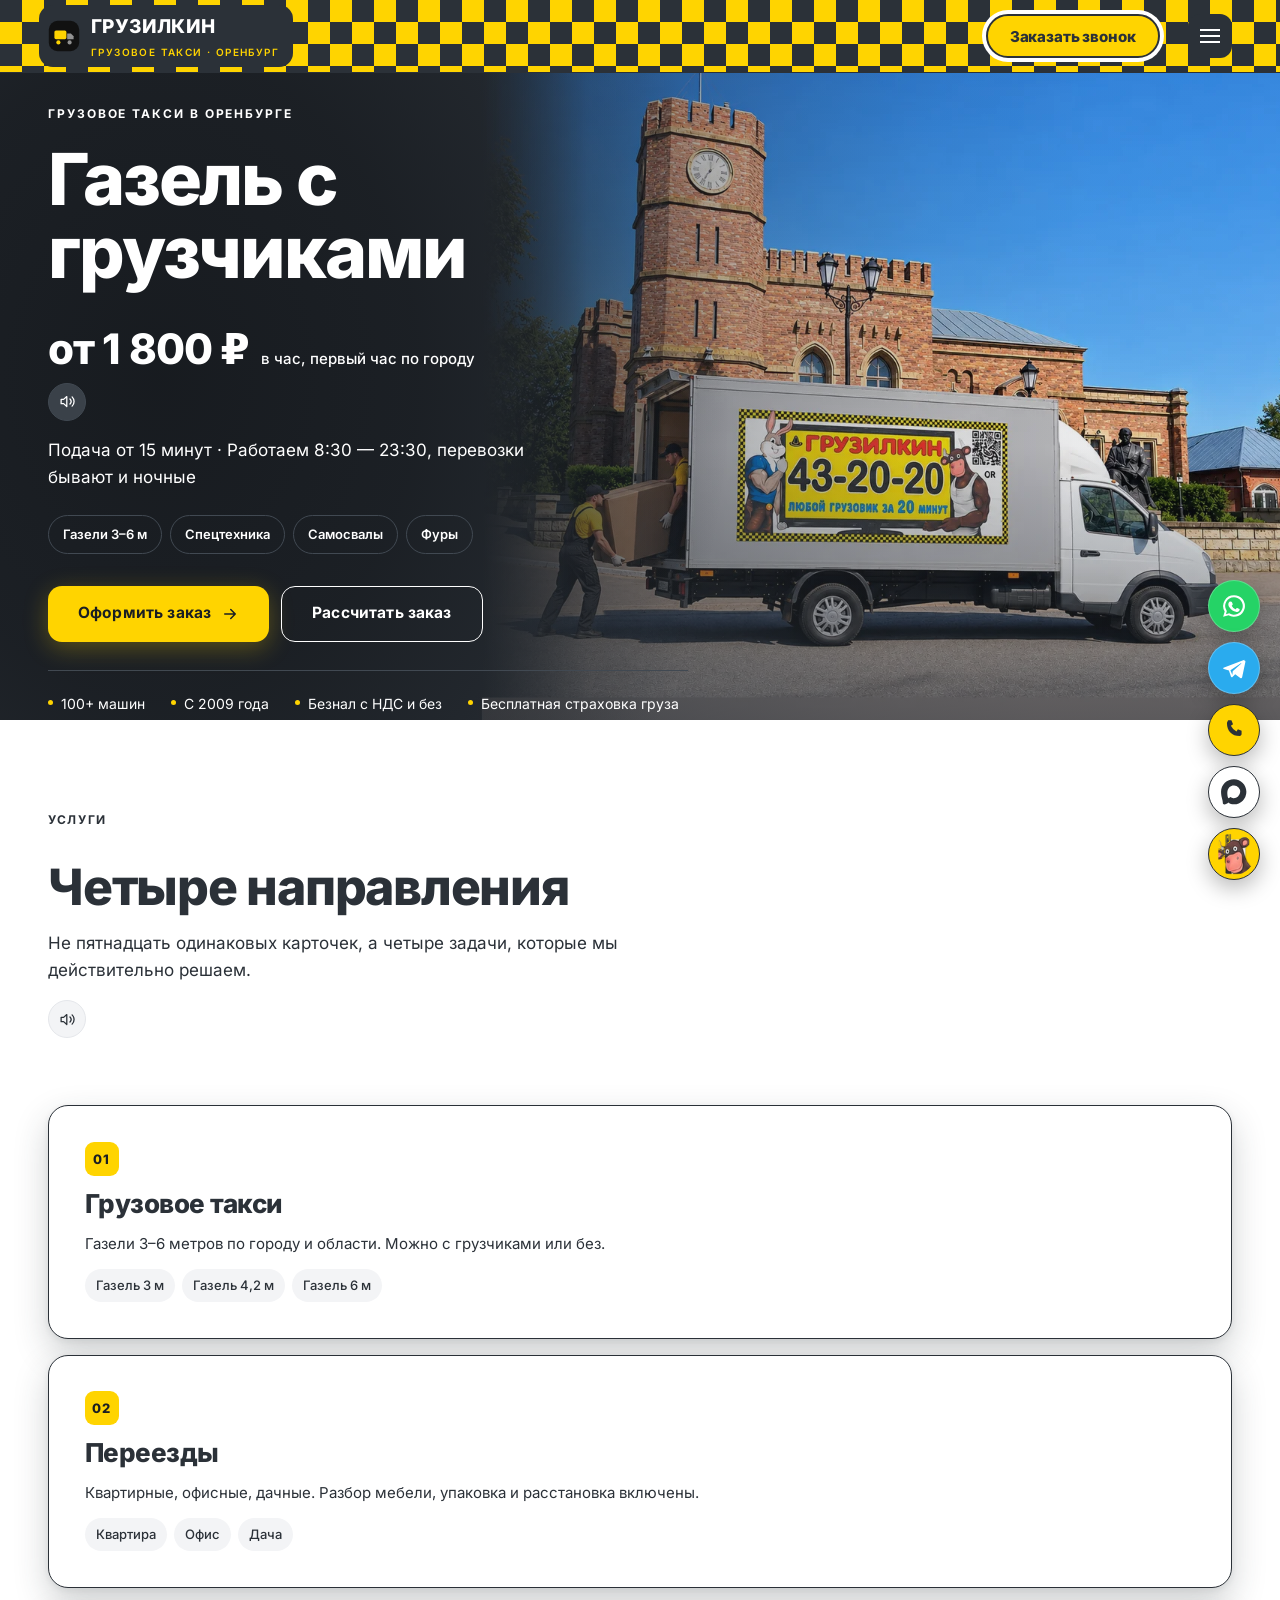
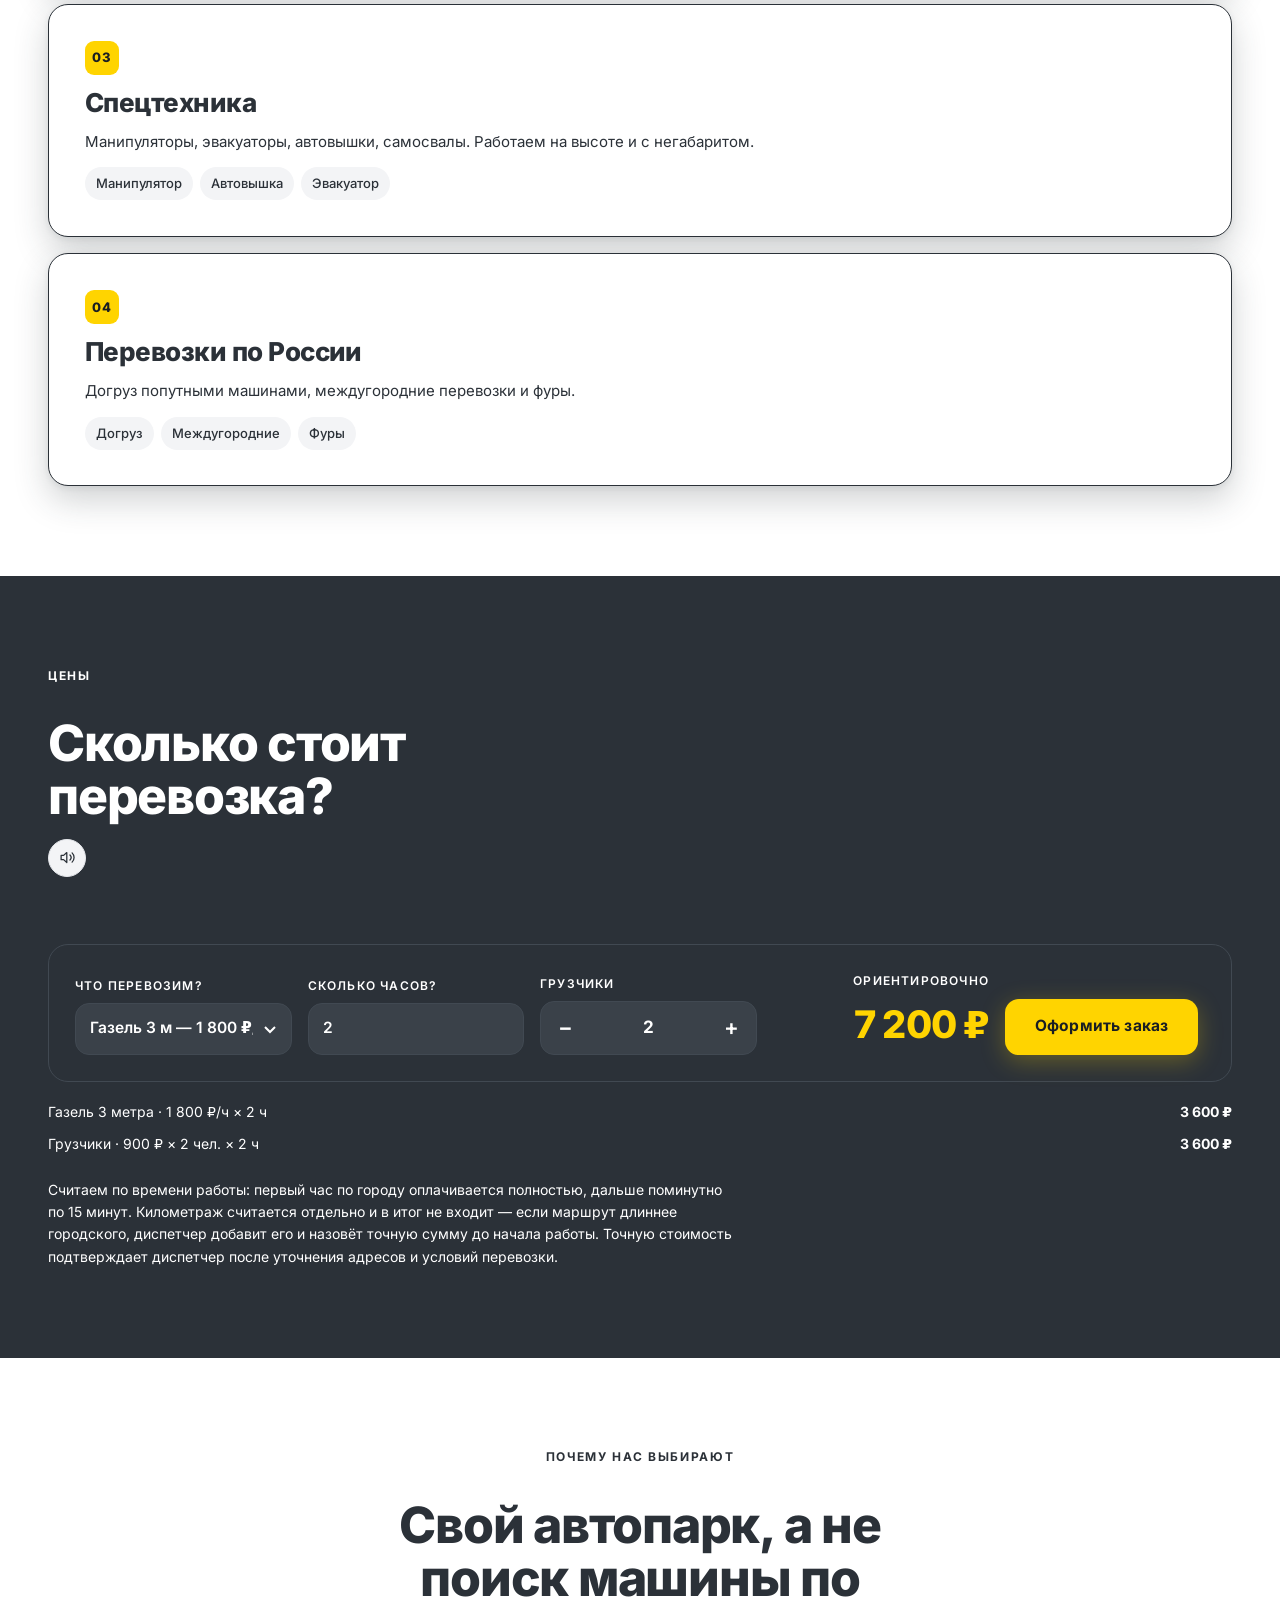
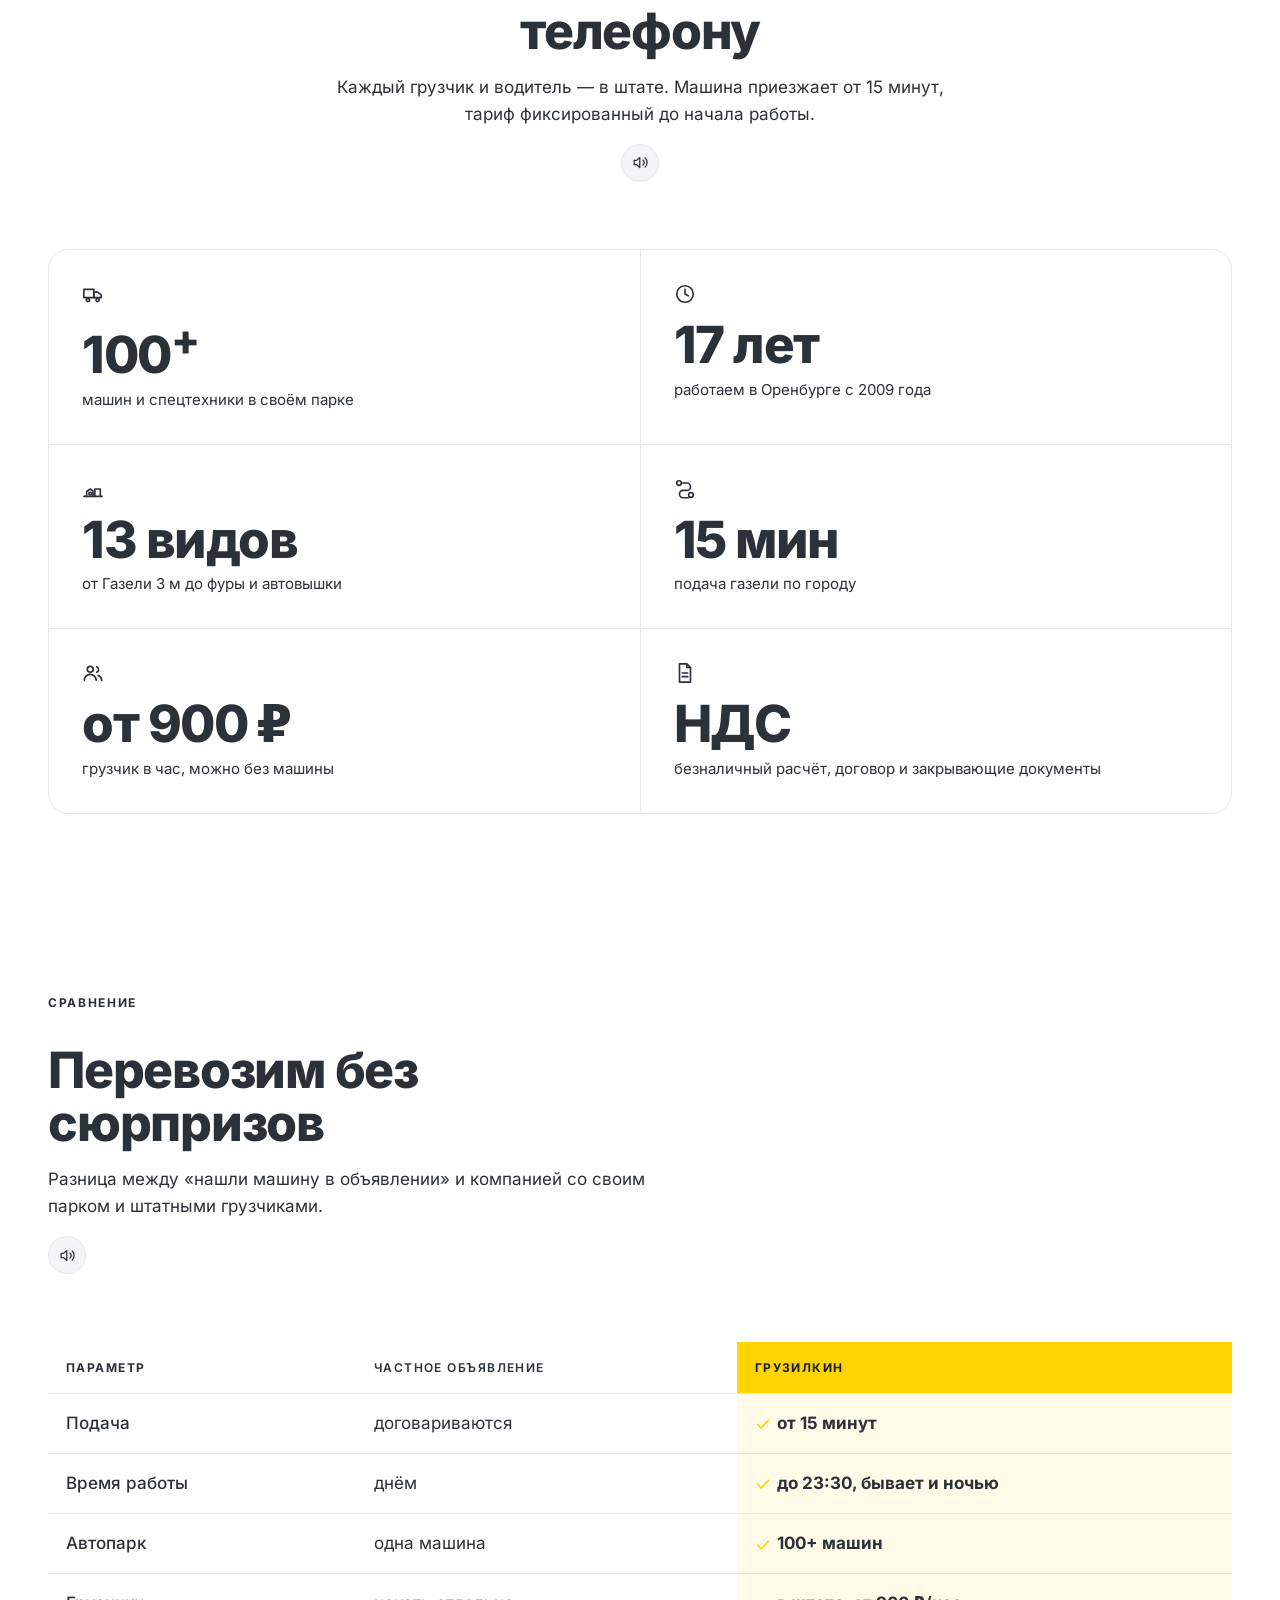
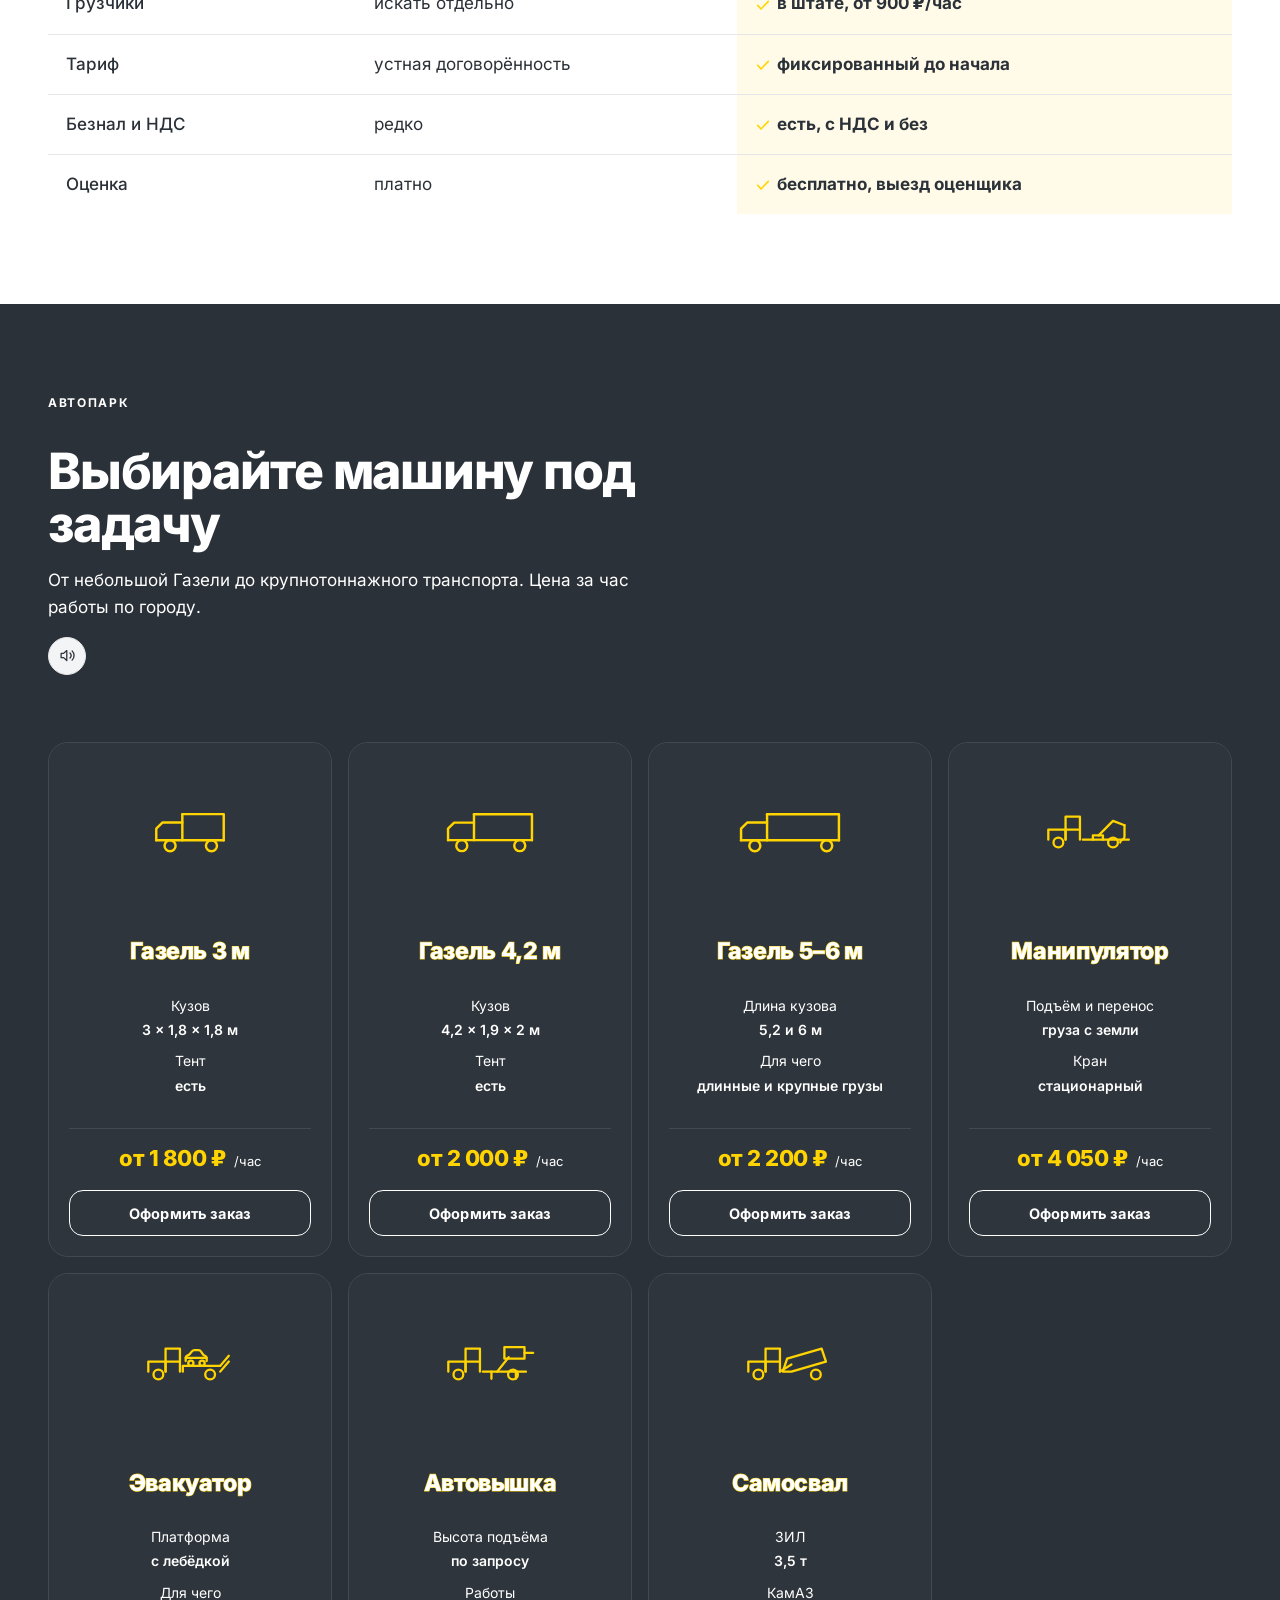
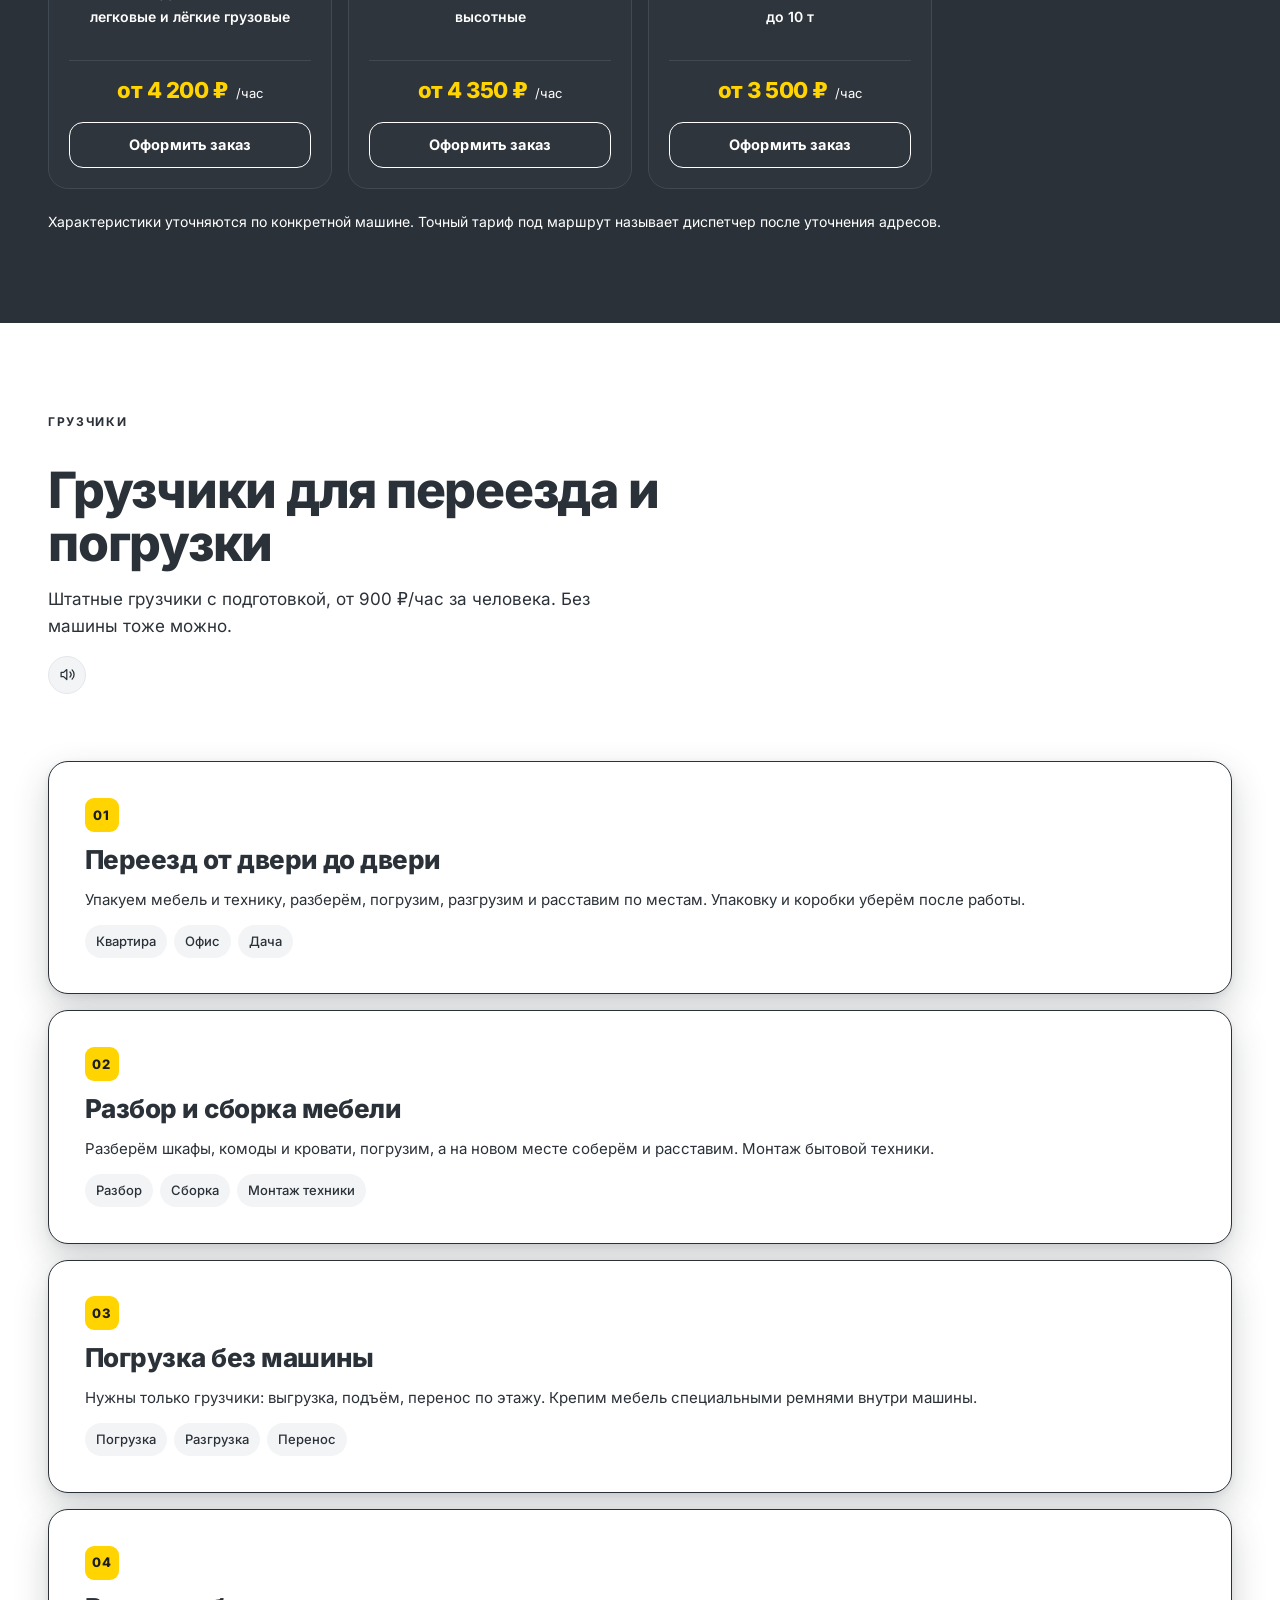
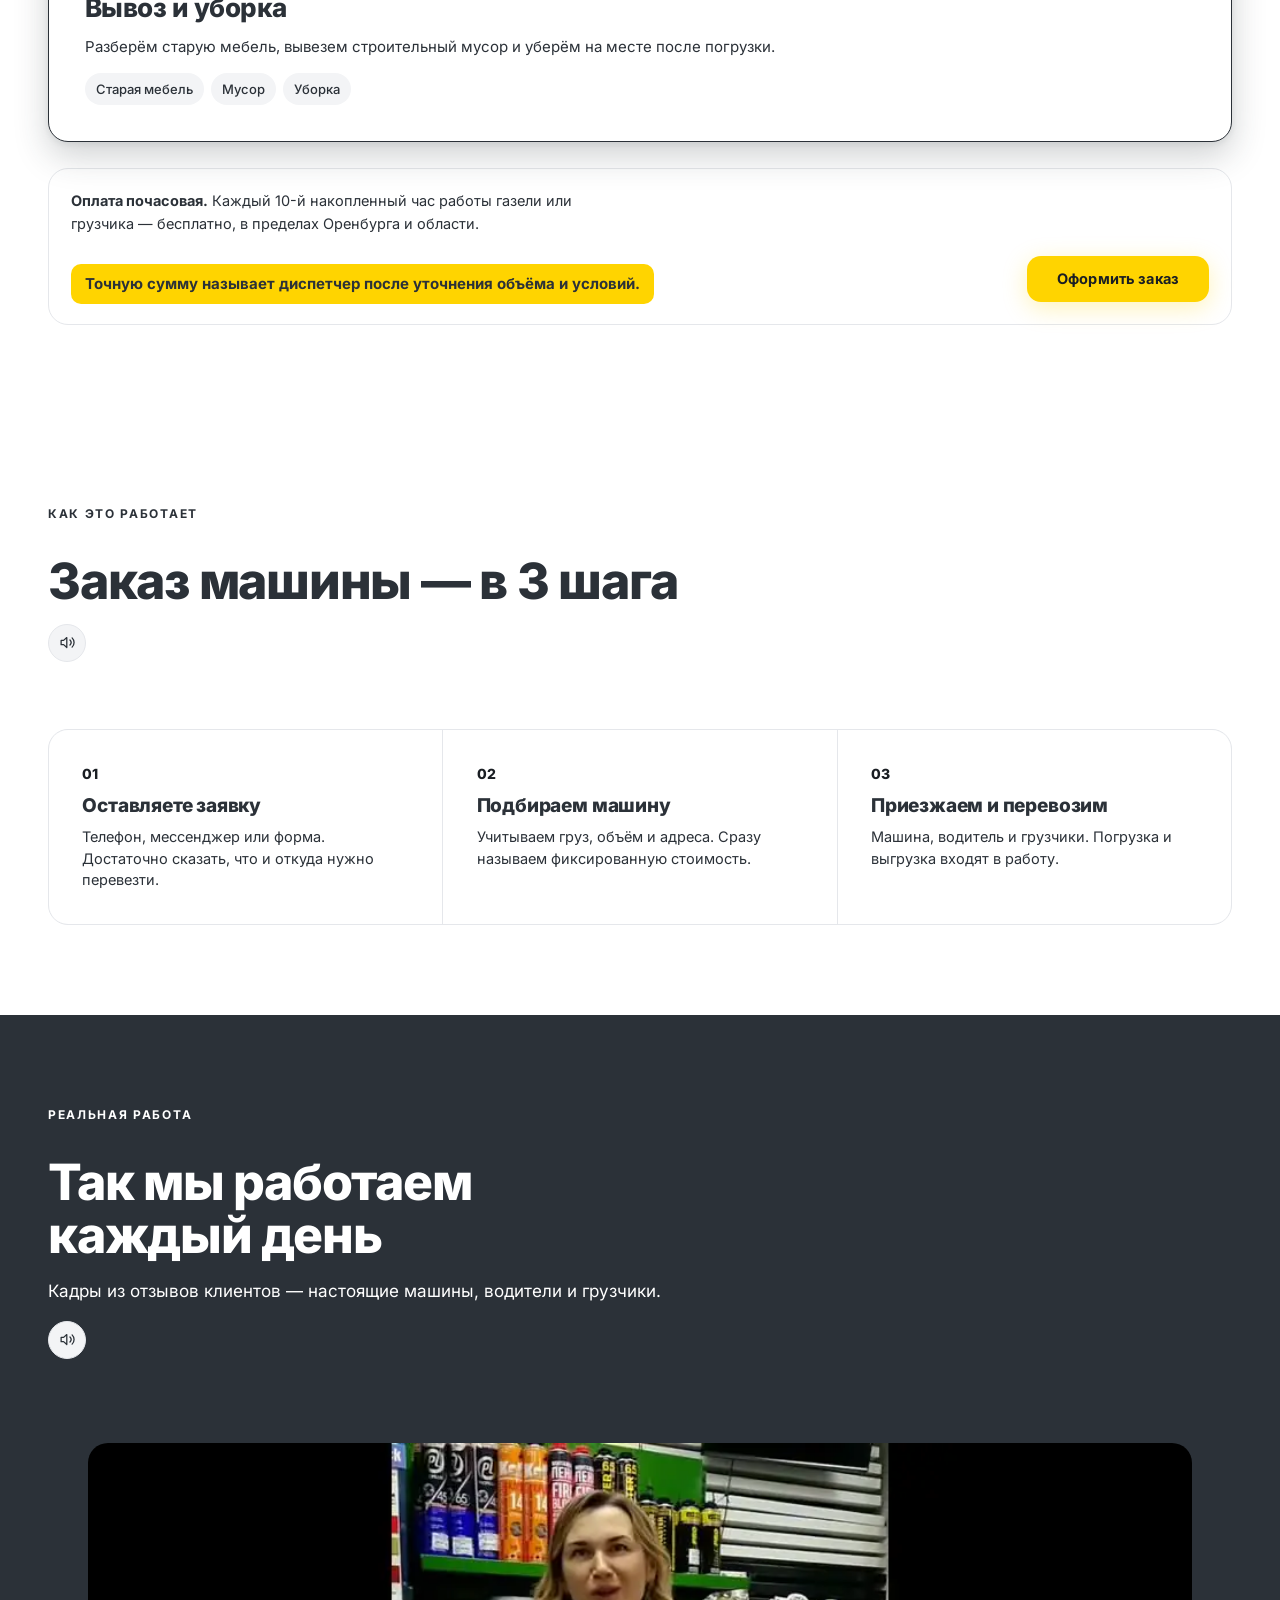
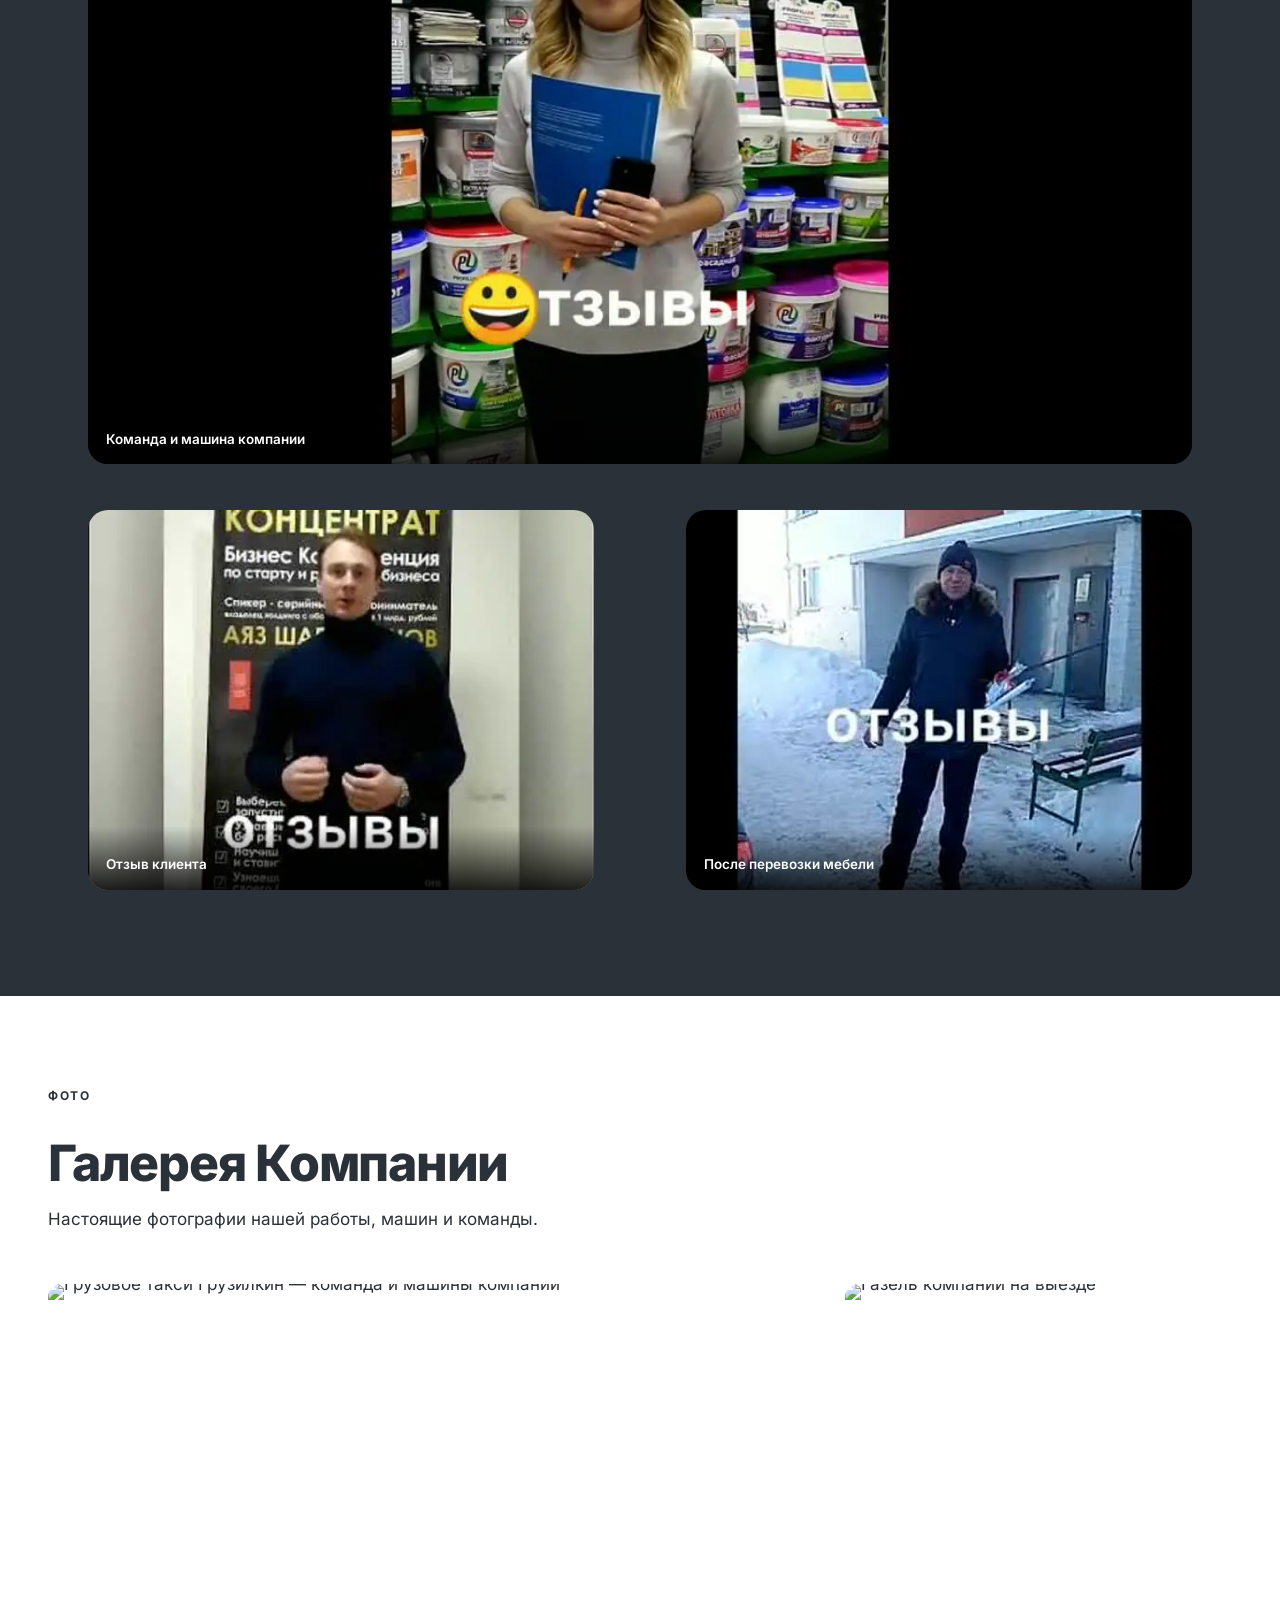
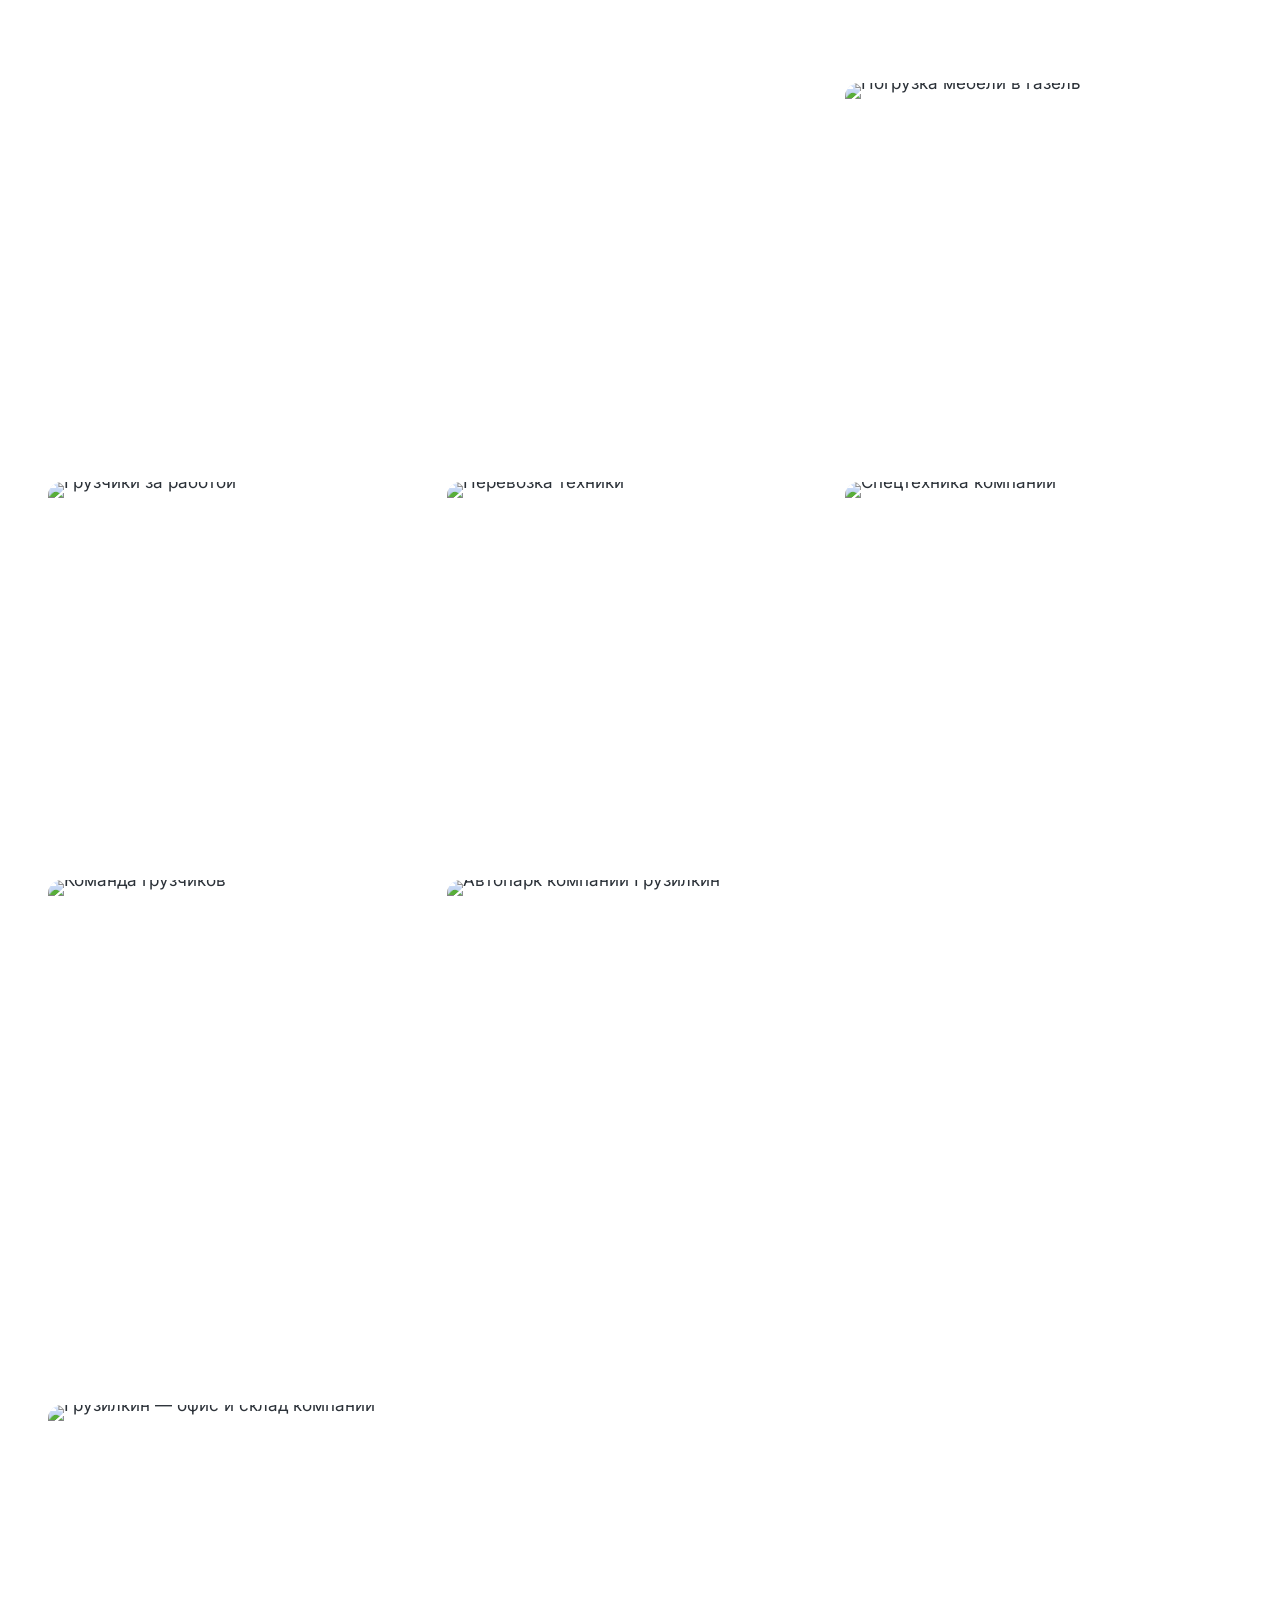
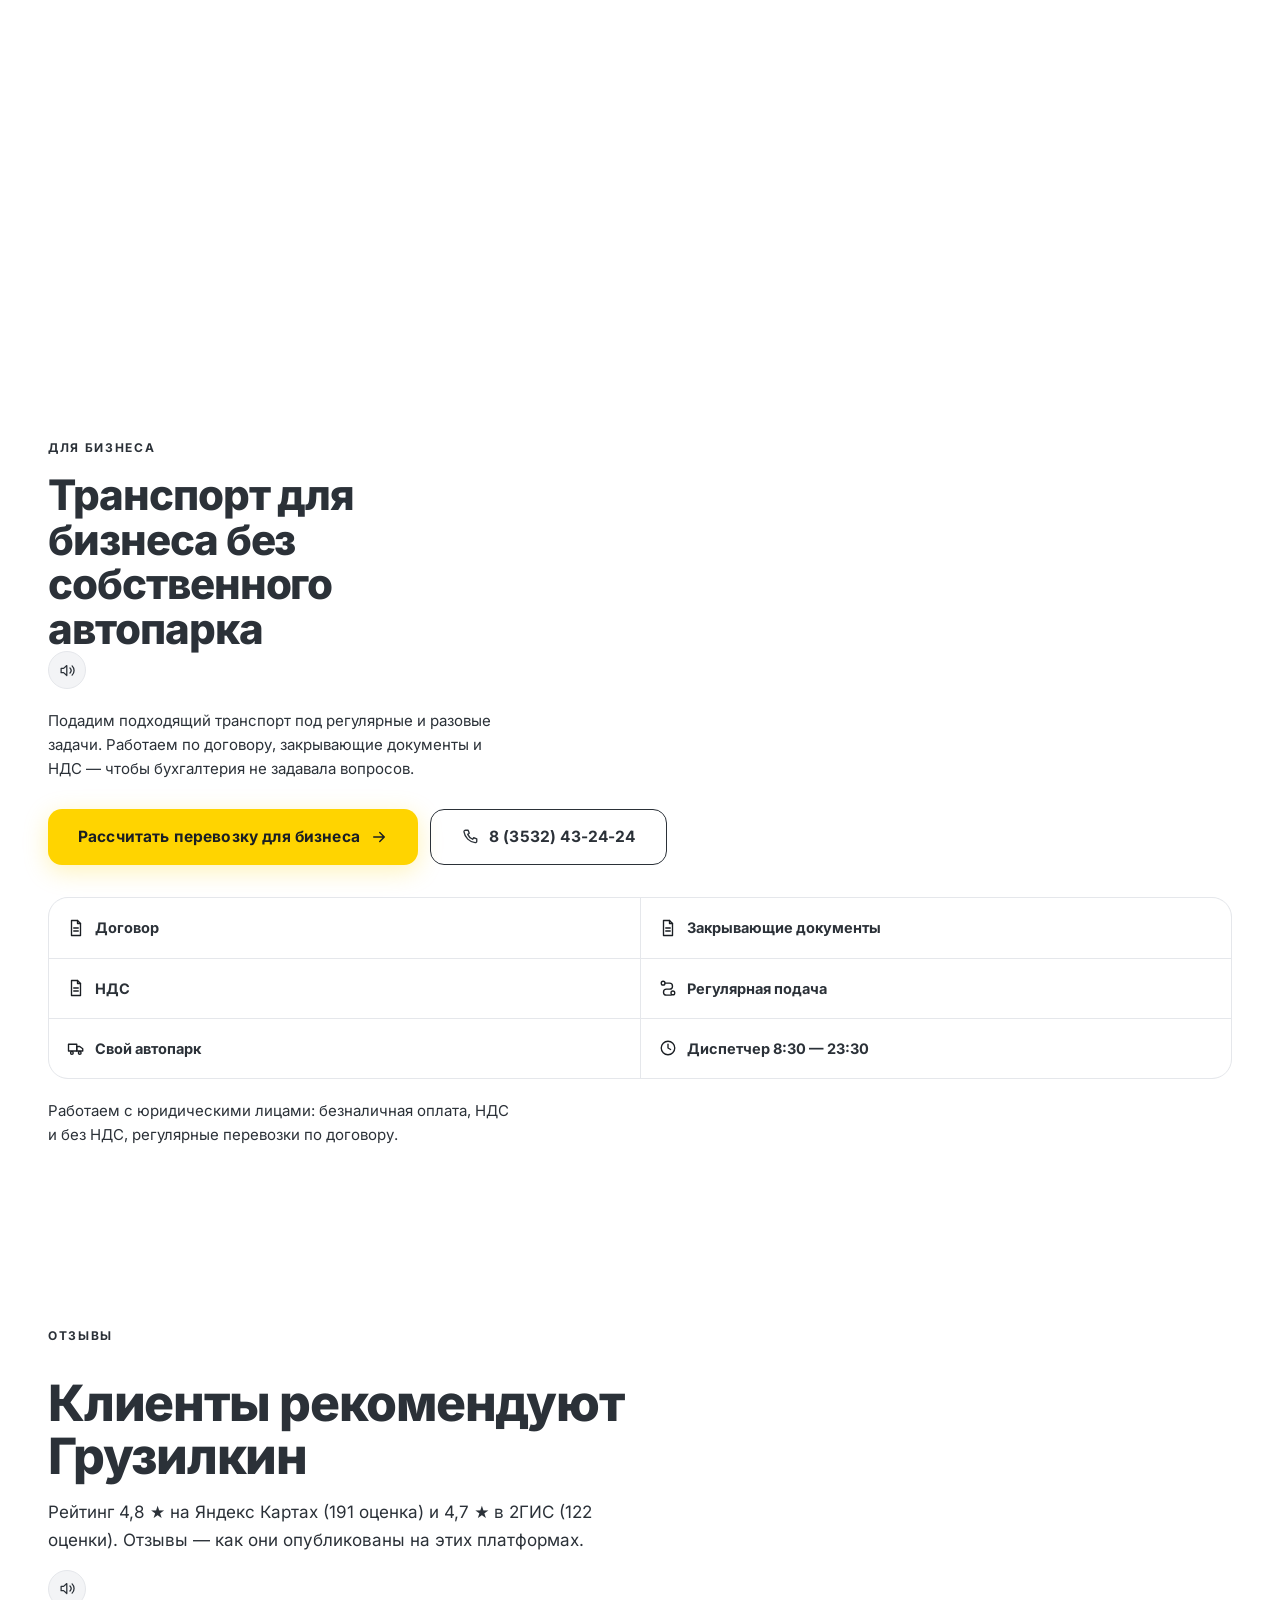
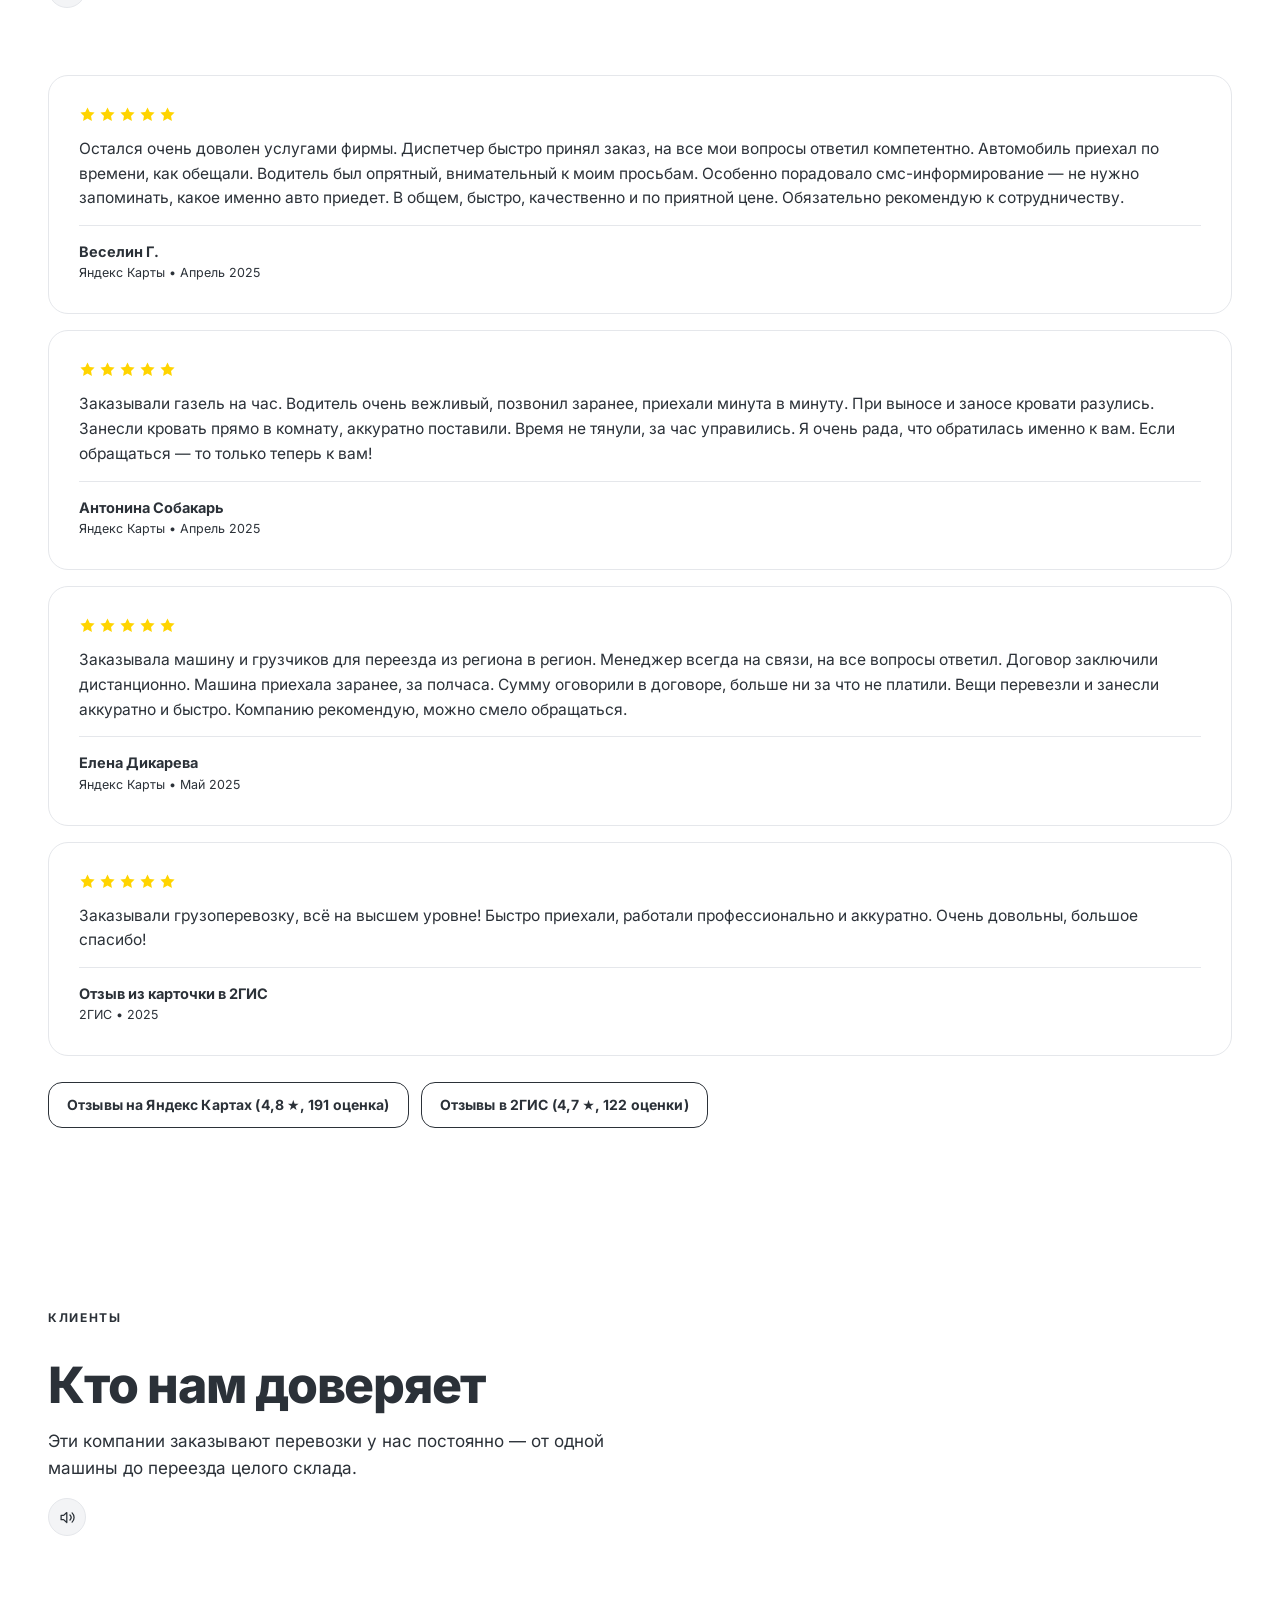
==== commit ce8ddcdf: "Header button: callback form instead of tel link - topbar button renamed to 'Заказать звонок' - open" ====
--- a/index.html
+++ b/index.html
@@ -1116,6 +1116,43 @@
   .hero__cta{margin-top:18px}
   .hero__trust{margin-top:16px;padding-top:12px}
 }
+
+/* ── форма «Заказать звонок» ──
+   Модальное окно поверх всего (z-index выше шапки и меню),
+   тёмная подложка поверх фото первого экрана. */
+.callmodal{
+  position:fixed;inset:0;z-index:1300;
+  display:grid;place-items:center;padding:16px;
+  background:rgba(20,24,28,.62);
+  -webkit-backdrop-filter:blur(3px);backdrop-filter:blur(3px);
+}
+.callmodal[hidden]{display:none!important}
+.callmodal__card{
+  position:relative;width:min(420px,100%);
+  background:var(--white);border-radius:var(--r-lg);
+  padding:24px 22px 18px;
+  box-shadow:0 24px 60px rgba(0,0,0,.4);
+}
+.callmodal__x{
+  position:absolute;top:10px;right:10px;width:36px;height:36px;
+  border-radius:10px;background:#F3F4F6;color:var(--black);
+  font-size:20px;line-height:1;display:grid;place-items:center;
+}
+.callmodal__x:hover{background:var(--accent)}
+.callmodal__ttl{font-size:24px;font-weight:800;letter-spacing:-.02em}
+.callmodal__sub{margin-top:6px;font-size:14px;color:var(--gray-1)}
+.callmodal form{margin-top:16px;display:grid;gap:8px}
+.callmodal__lbl{font-size:12.5px;font-weight:700;letter-spacing:.06em;text-transform:uppercase}
+.callmodal__in{
+  min-height:50px;border:1.5px solid var(--line);border-radius:12px;
+  padding:0 14px;font-size:16px;background:var(--white);
+}
+.callmodal__in:focus{outline:2px solid var(--accent);outline-offset:1px;border-color:var(--black)}
+.callmodal__go{margin-top:8px;width:100%}
+.callmodal__note{font-size:12px;color:var(--gray-1)}
+.callmodal__note a{text-decoration:underline}
+.callmodal__done b{display:block;font-size:20px;margin-bottom:6px}
+.callmodal__done p{font-size:15px;margin-bottom:14px}
 
   /* ============================================================
      МОБИЛЬНАЯ ВЕРСИЯ: ДОСТУПНОСТЬ И УДОБСТВО
@@ -1336,9 +1373,9 @@
     <a class="hdr-tel" href="tel:+73532432424">
       <svg aria-hidden="true"><use href="#i-phone"/></svg>8 (3532) 43-24-24
     </a>
-    <a class="btn-blink-order" href="tel:+73532432424" aria-label="Заказать Газель — звонок на номер 83532832424">
-      Оформить заказ
-    </a>
+    <button type="button" class="btn-blink-order" id="callOpen" aria-label="Заказать звонок — перезвоним и примем заказ">
+      Заказать звонок
+    </button>
 
     <button class="burger" id="burger" aria-label="Открыть меню" aria-expanded="false" aria-controls="mobnav">
       <span></span>
@@ -2494,6 +2531,31 @@
 
 
 </script>
+
+<!-- ── Форма «Заказать звонок» ──
+     Открывается кнопкой в шапке. Поверх всего, включая фото
+     первого экрана. Без бэкенда: заявка уходит в WhatsApp
+     диспетчерской с именем и телефоном. -->
+<div class="callmodal" id="callModal" role="dialog" aria-modal="true" aria-labelledby="callTitle" hidden>
+  <div class="callmodal__card">
+    <button type="button" class="callmodal__x" aria-label="Закрыть форму">×</button>
+    <div class="callmodal__ttl" id="callTitle">Заказать звонок</div>
+    <p class="callmodal__sub">Перезвоним в рабочее время: ежедневно 8:30 — 23:30</p>
+    <form id="callForm" autocomplete="off">
+      <label class="callmodal__lbl" for="callName">Ваше имя</label>
+      <input class="callmodal__in" id="callName" name="name" type="text" placeholder="Как к вам обращаться" maxlength="40">
+      <label class="callmodal__lbl" for="callPhone">Телефон</label>
+      <input class="callmodal__in" id="callPhone" name="phone" type="tel" inputmode="tel" placeholder="+7 (___) ___-__-__" required pattern="[0-9()+\s\-]{6,20}">
+      <button class="btn btn--main callmodal__go" type="submit">Перезвоните мне</button>
+      <p class="callmodal__note">Нажимая кнопку, вы соглашаетесь с <a href="policy.html">политикой конфиденциальности</a></p>
+    </form>
+    <div class="callmodal__done" hidden>
+      <b>Заявка принята!</b>
+      <p>Открываем WhatsApp — отправьте сообщение, и диспетчер перезвонит.</p>
+      <button class="btn btn--ghost" type="button" data-call-close>Понятно</button>
+    </div>
+  </div>
+</div>
 
 <!-- Помощник: отвечает по данным компании, собирает заявку -->
 <script>
@@ -2909,3 +2971,50 @@
   document.documentElement.classList.add("has-bot");
 })();
 </script>
+
+<!-- Форма «Заказать звонок»: открытие, закрытие, отправка в WhatsApp -->
+<script>
+(function () {
+  "use strict";
+  var modal = document.getElementById("callModal");
+  var openBtn = document.getElementById("callOpen");
+  var form = document.getElementById("callForm");
+  var done = modal.querySelector(".callmodal__done");
+  var phone = document.getElementById("callPhone");
+  if (!modal || !openBtn || !form) return;
+
+  function show(open) {
+    modal.hidden = !open;
+    document.body.style.overflow = open ? "hidden" : "";
+    if (open) setTimeout(function () { phone.focus(); }, 60);
+  }
+
+  openBtn.addEventListener("click", function () { show(true); });
+  modal.querySelector(".callmodal__x").addEventListener("click", function () { show(false); });
+  modal.addEventListener("click", function (e) {
+    if (e.target === modal) show(false);
+  });
+  document.addEventListener("keydown", function (e) {
+    if (e.key === "Escape" && !modal.hidden) show(false);
+  });
+  var doneBtn = modal.querySelector("[data-call-close]");
+  if (doneBtn) doneBtn.addEventListener("click", function () { show(false); });
+
+  form.addEventListener("submit", function (e) {
+    e.preventDefault();
+    var name = document.getElementById("callName").value.trim();
+    var tel = phone.value.trim();
+    if (!tel) return;
+    var text = "Заказать звонок." + (name ? " Имя: " + name + "." : "") + " Телефон: " + tel;
+    window.open("https://wa.me/79033695311?text=" + encodeURIComponent(text), "_blank", "noopener");
+    form.hidden = true;
+    done.hidden = false;
+    setTimeout(function () {
+      show(false);
+      form.reset();
+      form.hidden = false;
+      done.hidden = true;
+    }, 3500);
+  });
+})();
+</script>
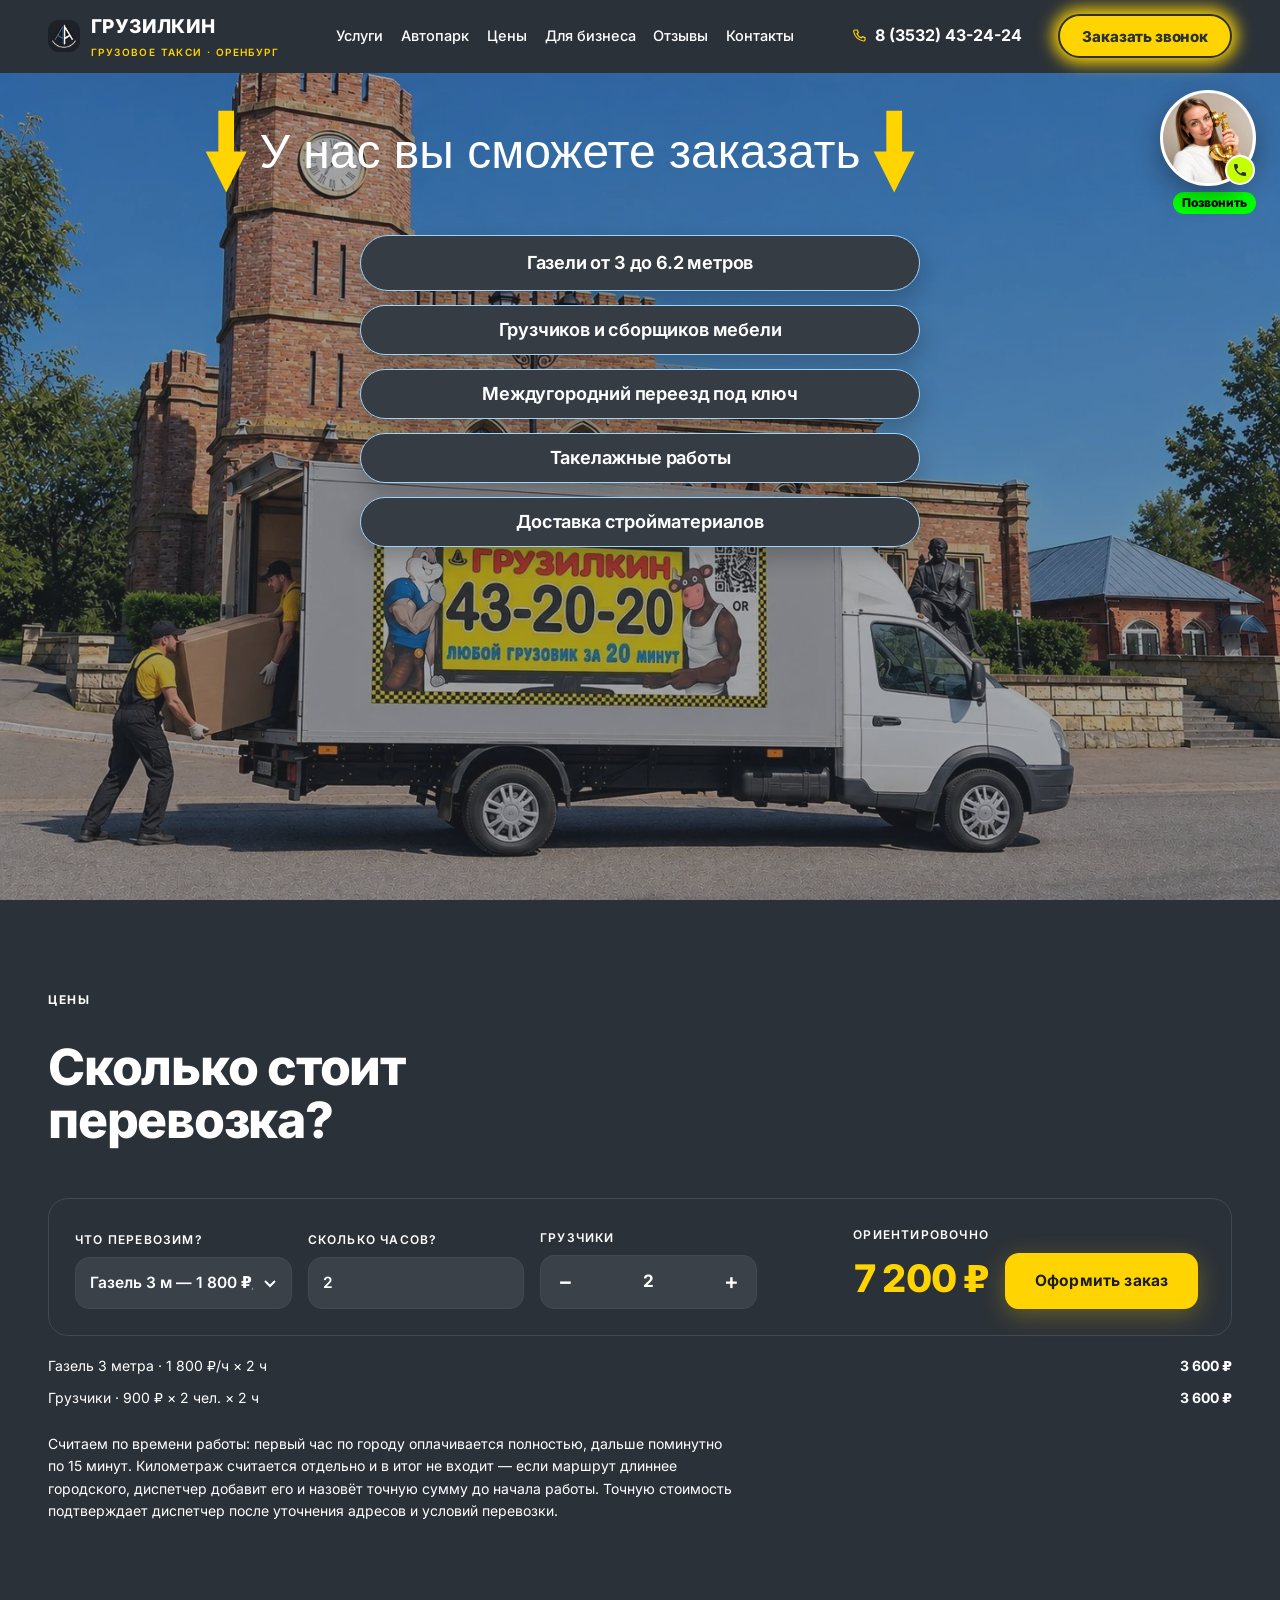
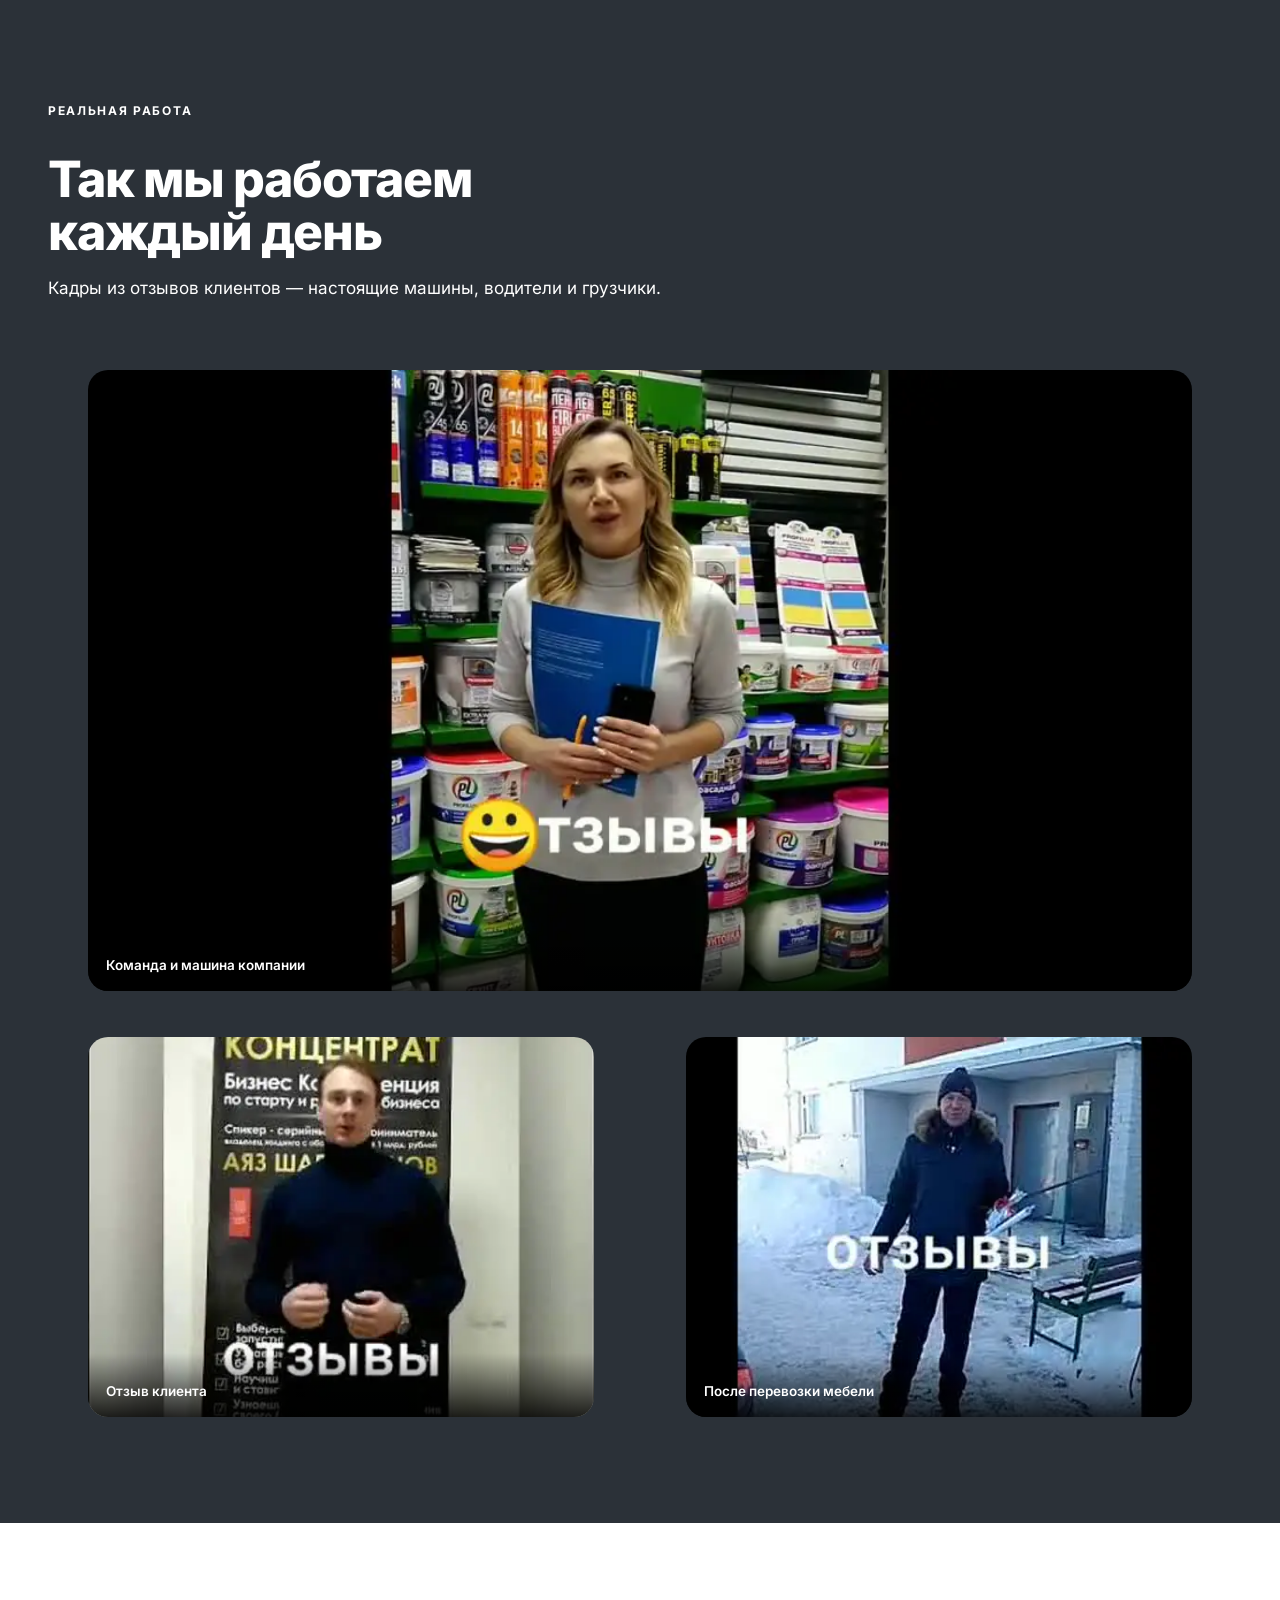
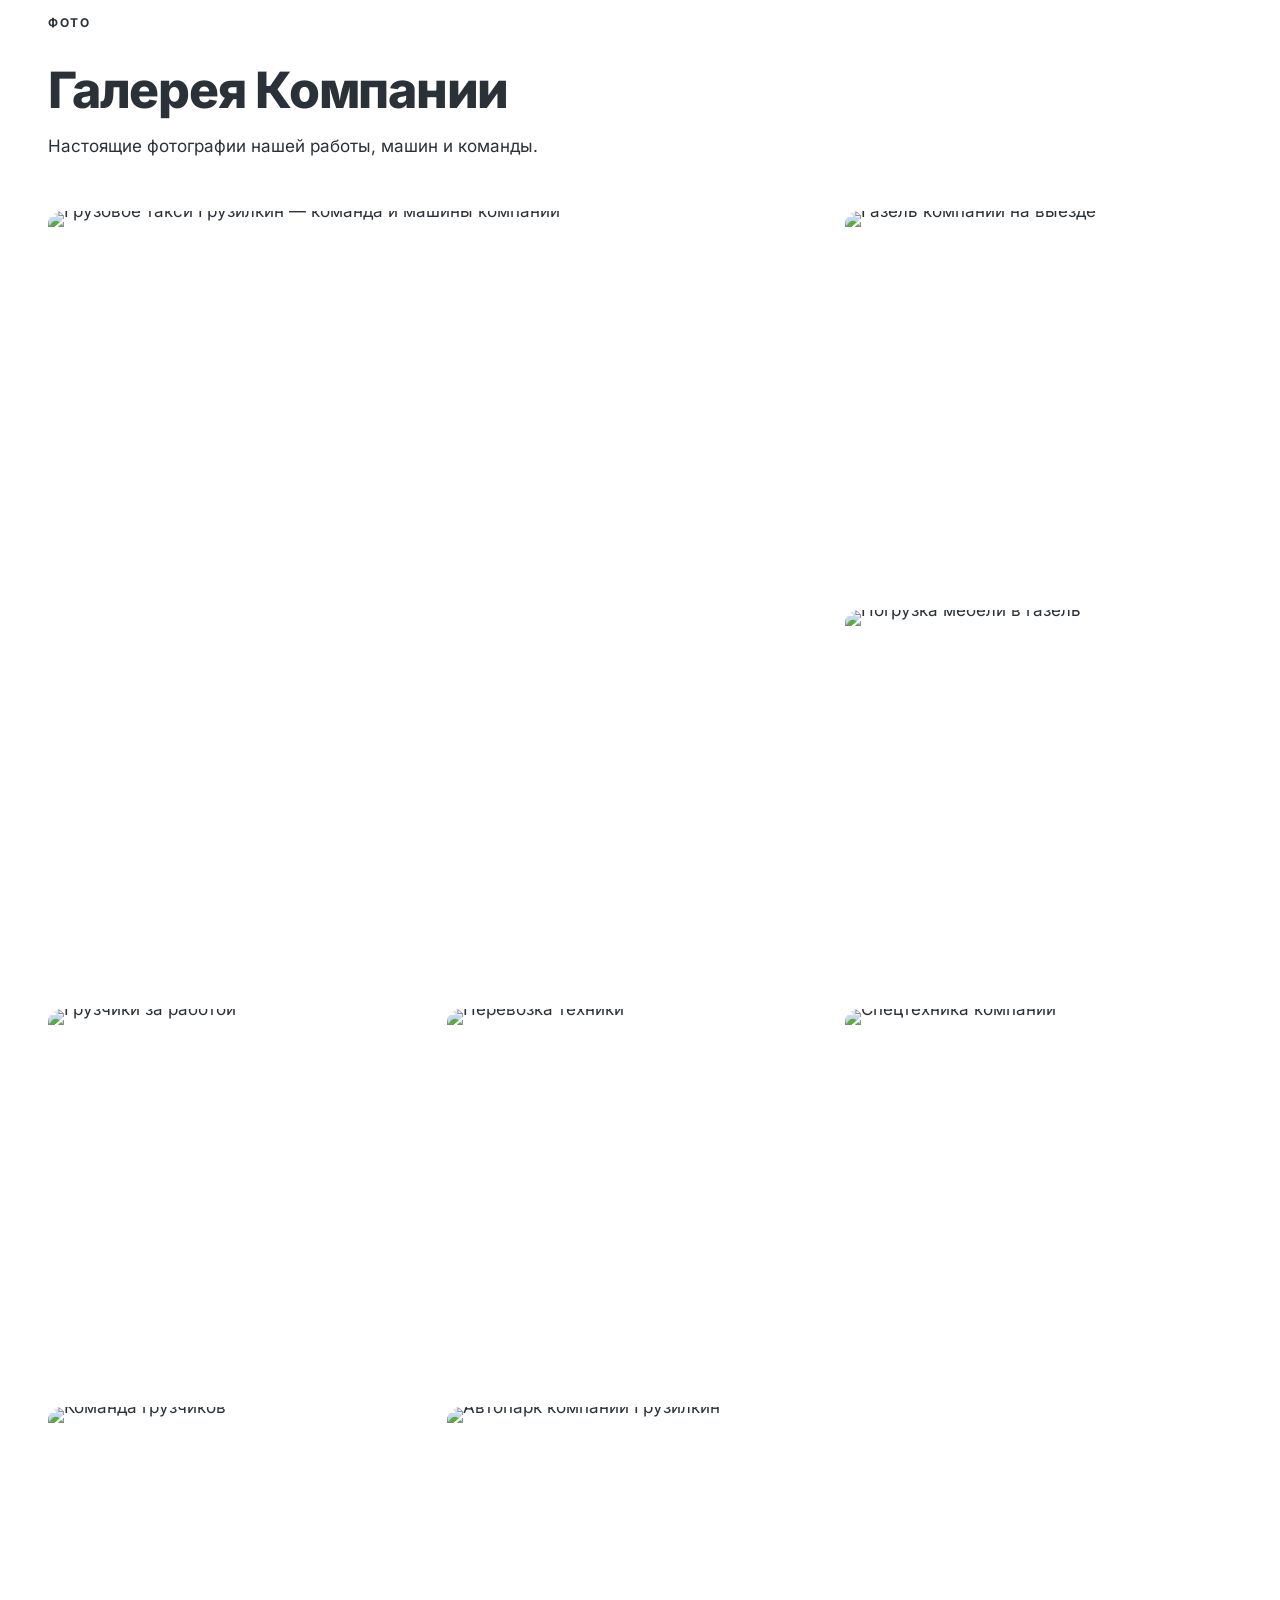
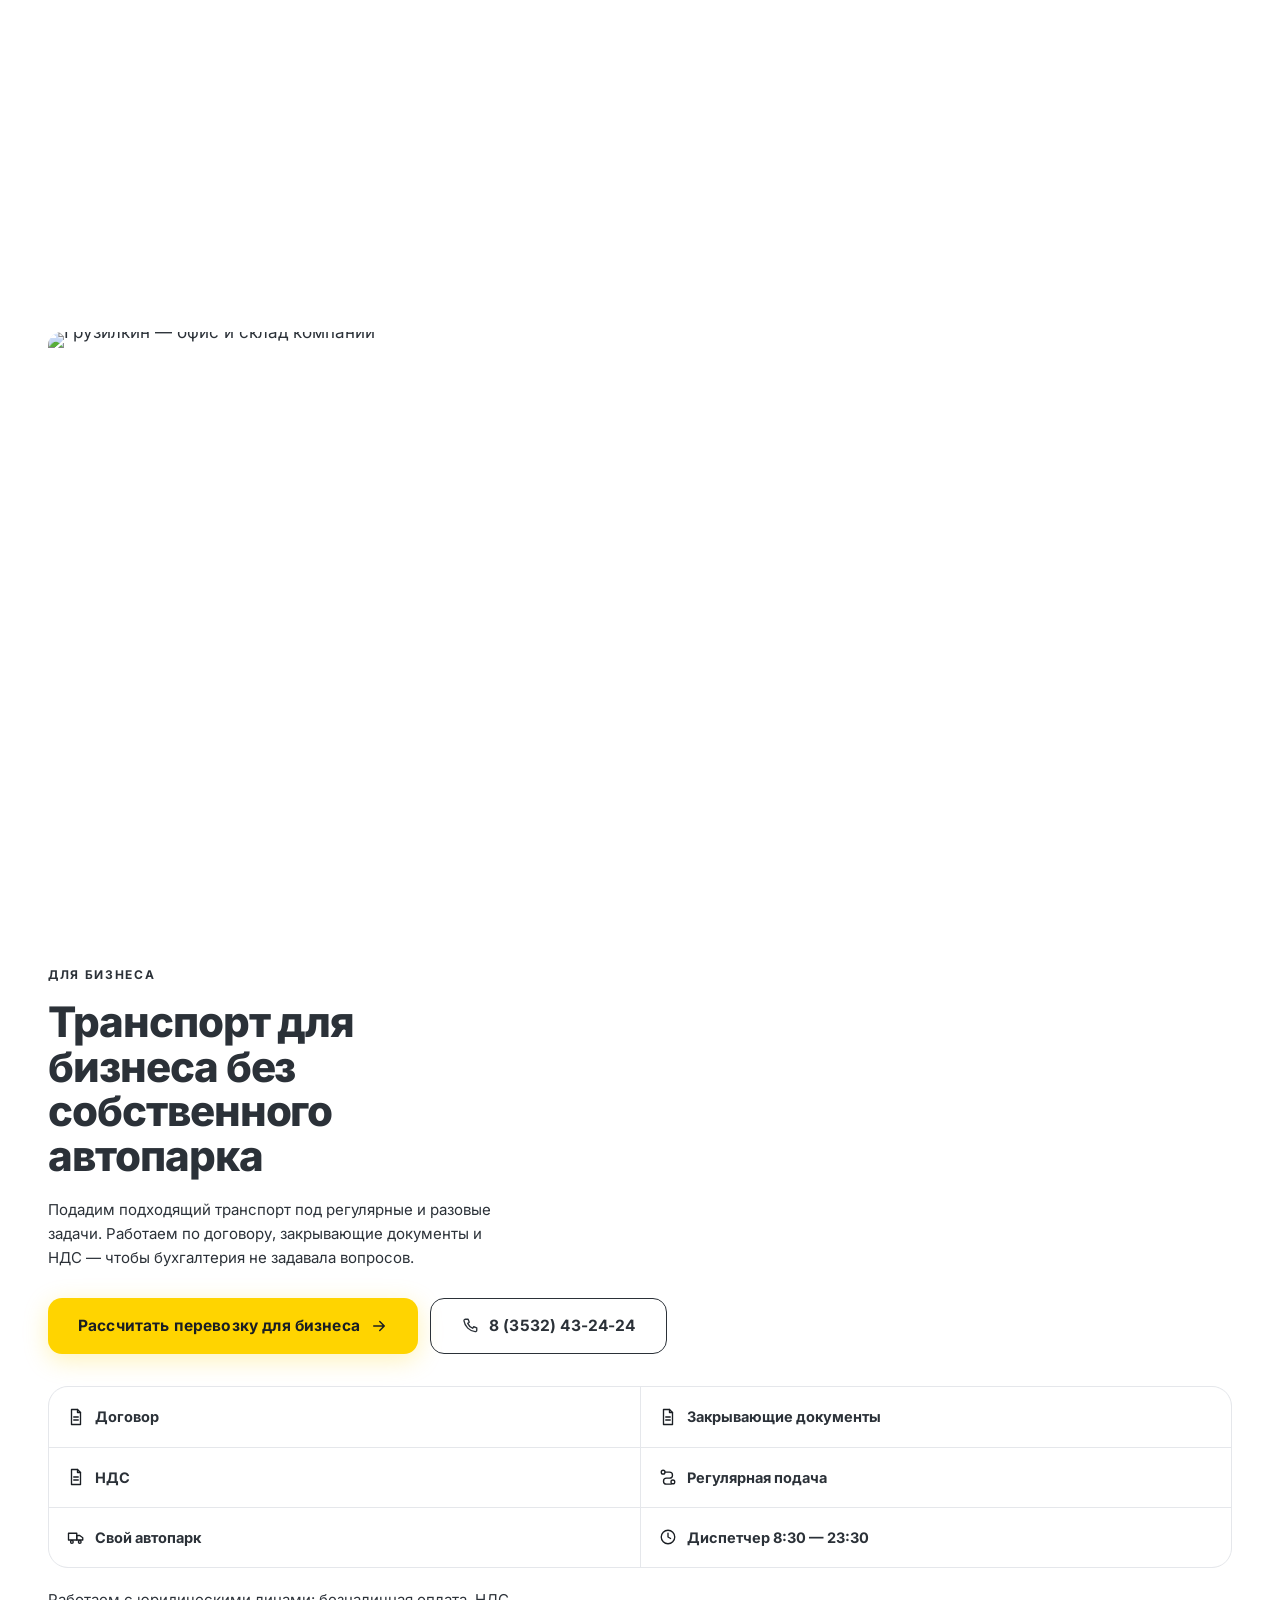
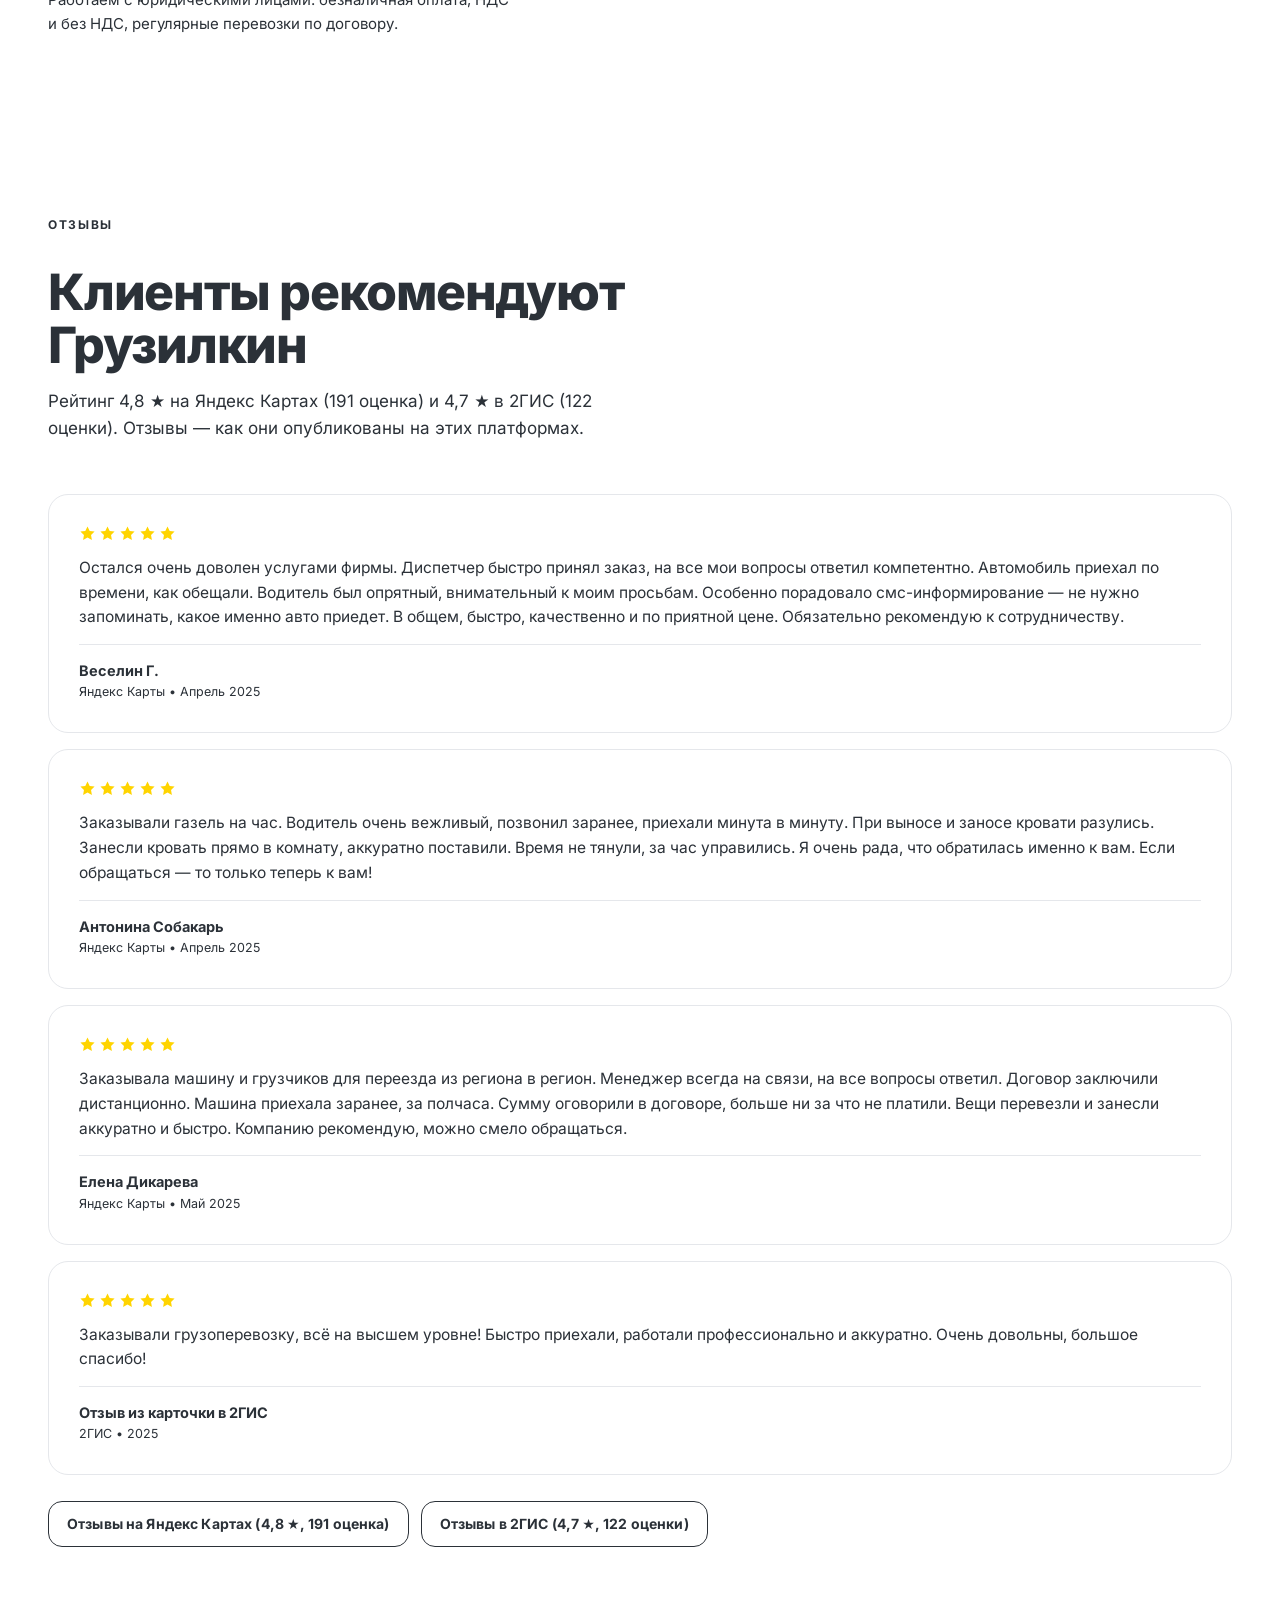
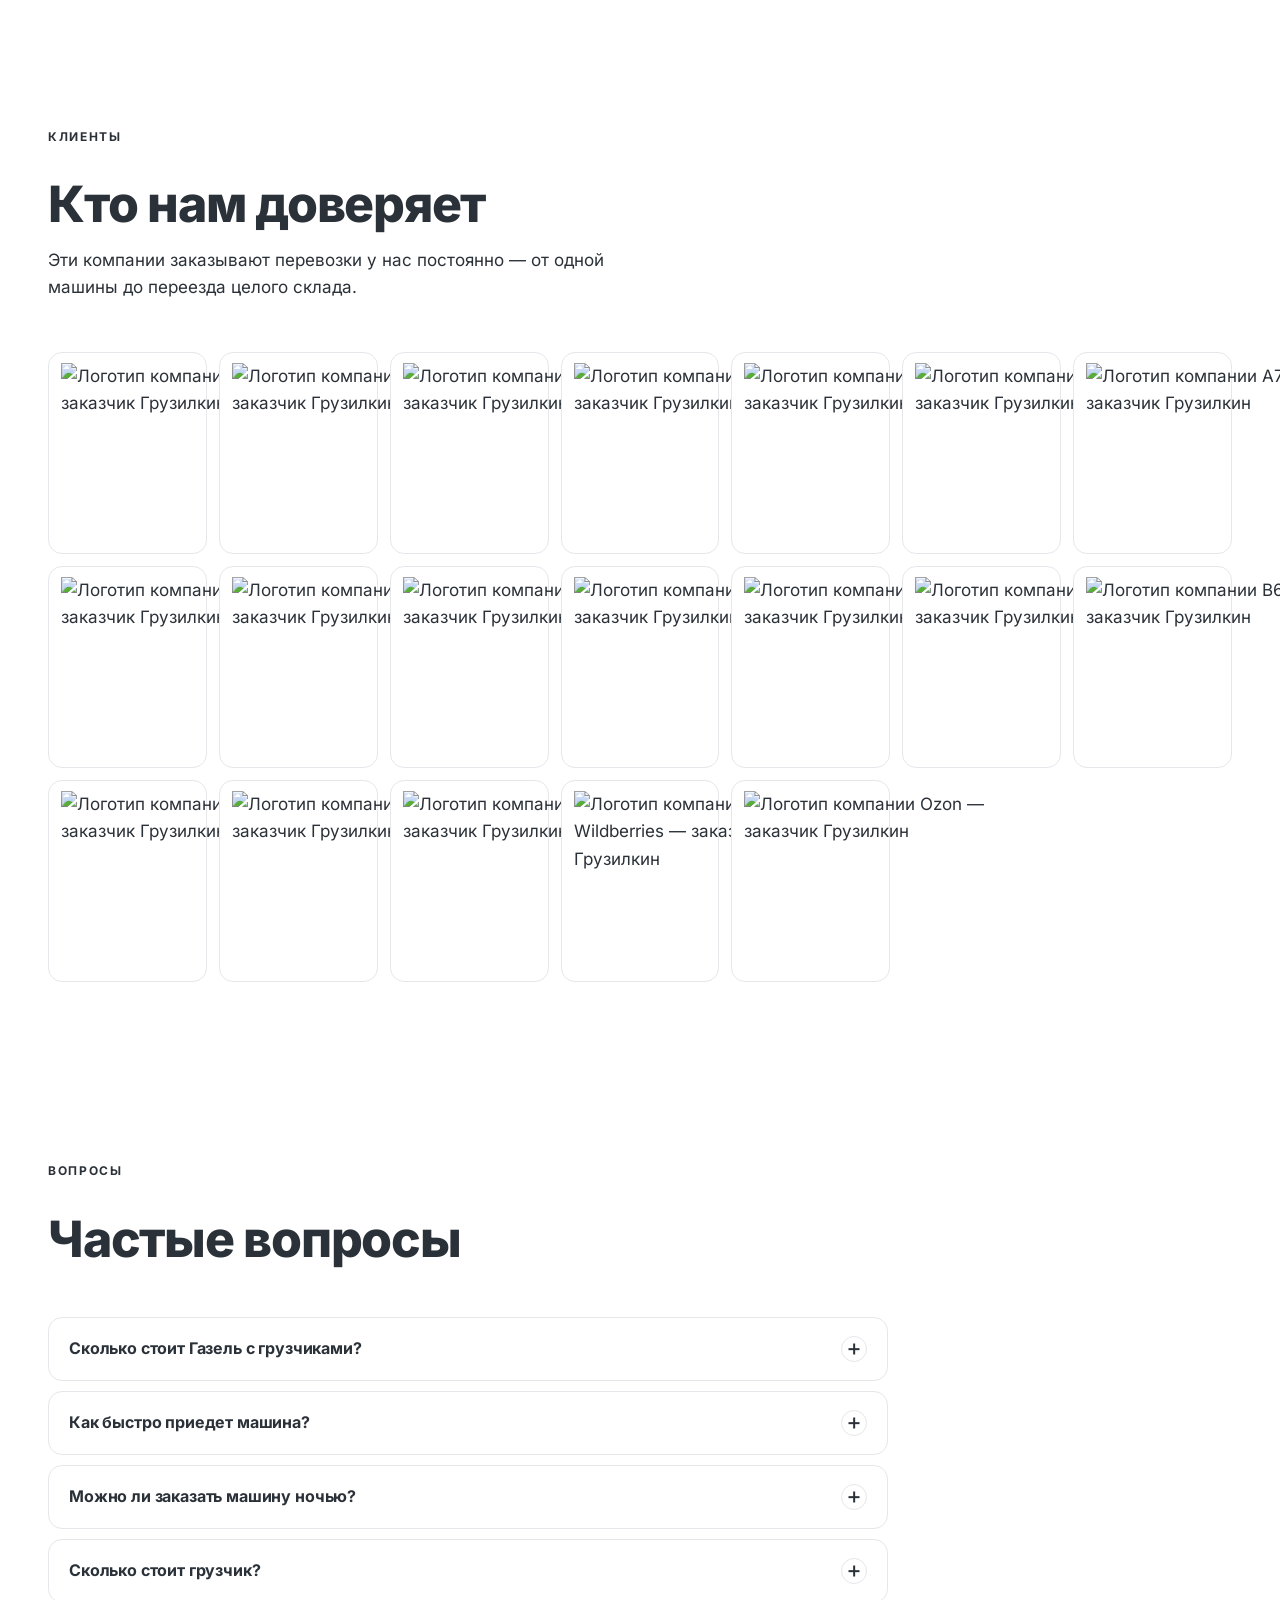
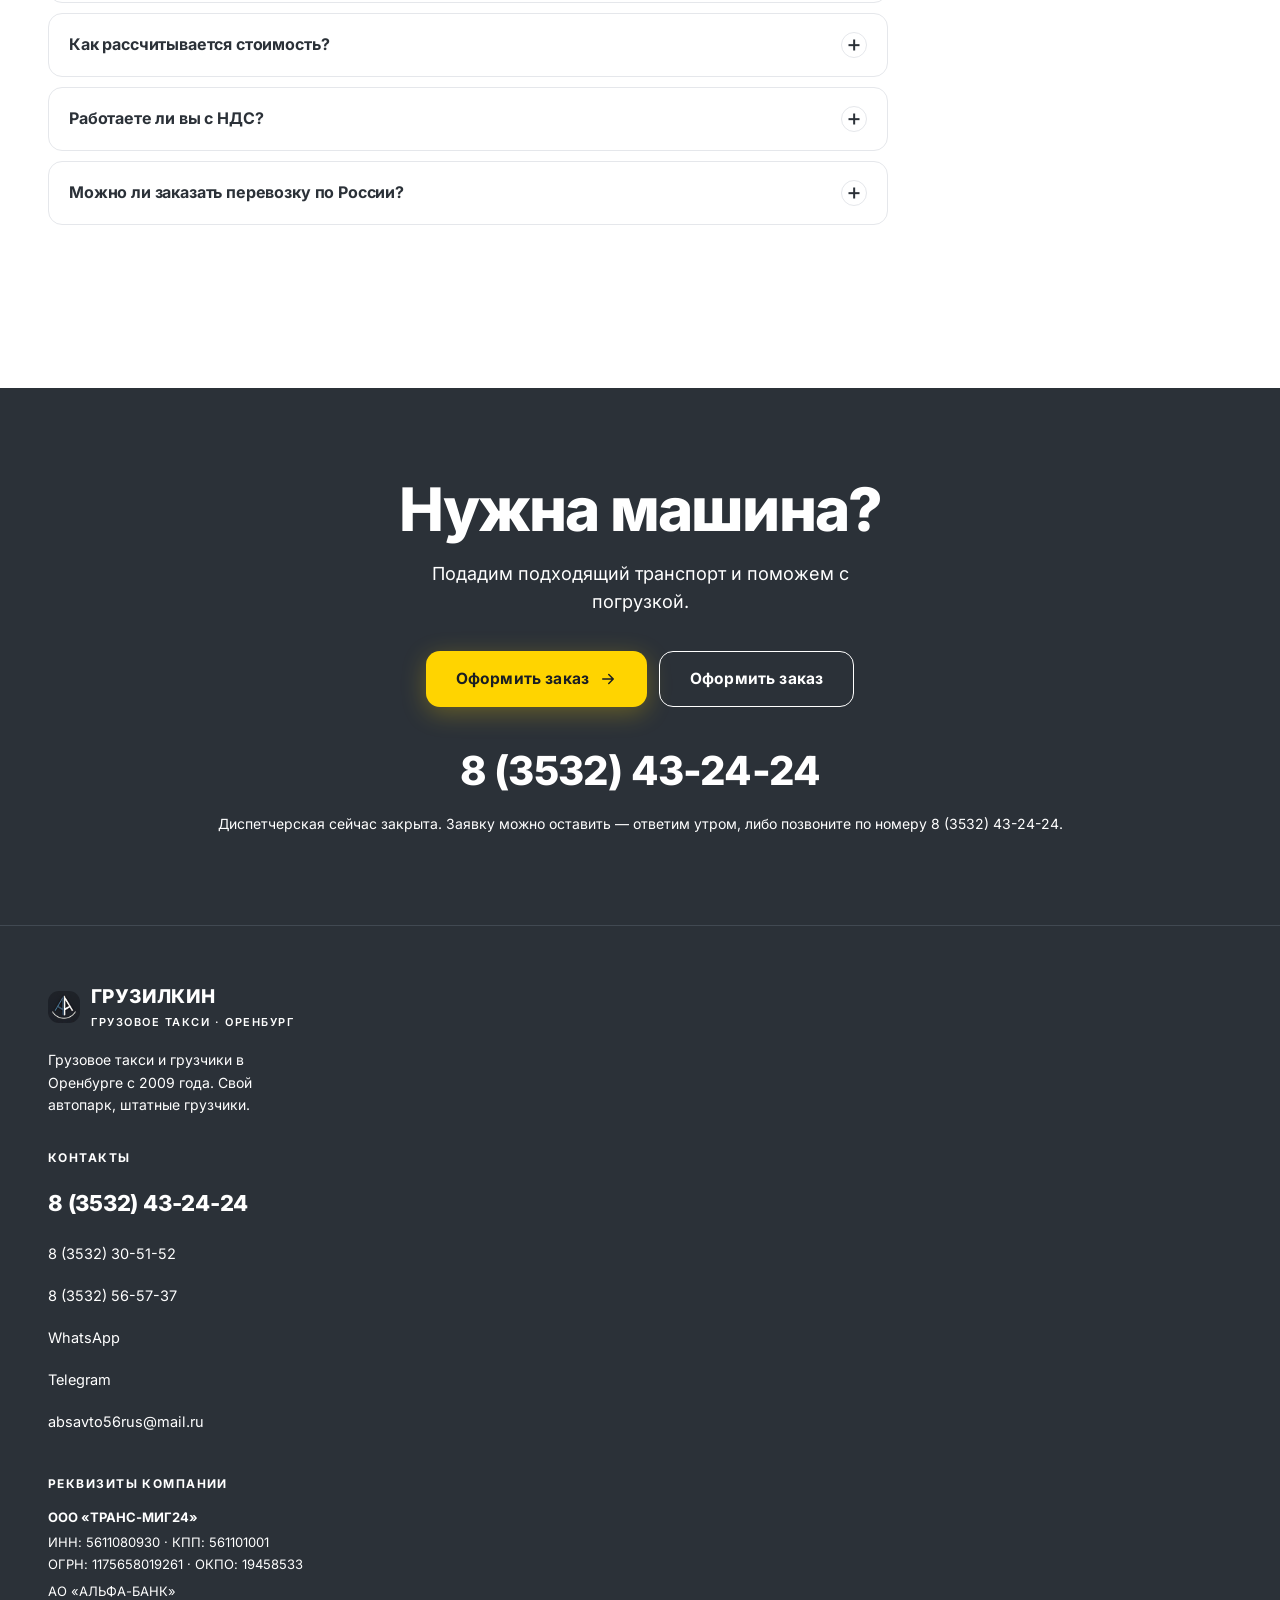
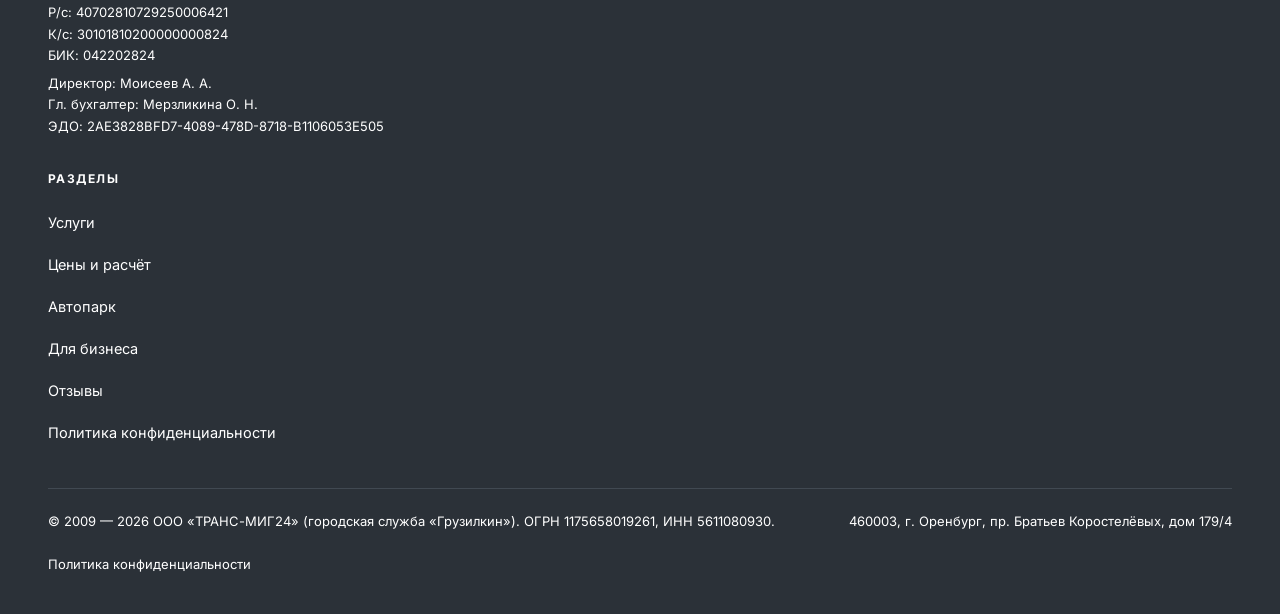
==== commit c3faa5ec: "Publish the current site so GitHub Pages can serve it. Co-authored-by: Cursor <cursoragent@cursor.co" ====
--- a/index.html
+++ b/index.html
@@ -3,7 +3,7 @@
 <head>
 <meta charset="utf-8">
 <meta name="viewport" content="width=device-width, initial-scale=1, viewport-fit=cover">
-<meta name="gruzilkin-build" content="1791834478915">
+<meta name="gruzilkin-build" content="1791834478922">
 <title>Грузовое такси с грузчиками в Оренбурге — 8 (3532) 43-24-24 · Грузилкин</title>
 <meta name="description" content="Грузовое такси и грузчики в Оренбурге с 2009 года. Подача газели от 15 минут, 100+ машин, 8 (3532) 43-24-24.">
 <meta property="og:type" content="website">
@@ -159,13 +159,11 @@
    компании пропадало бы на тёмной клетке. Сделано так же, как на
    борту: надпись лежит на панели, а шахматка идёт вокруг. */
 .topbar{
-  background:
-    repeating-conic-gradient(var(--accent) 0 25%, var(--black) 0 50%) 0 0/44px 44px;
+  background:var(--black);
   border-bottom:1px solid var(--black);
 }
 .topbar.is-stuck{
-  background:
-    repeating-conic-gradient(var(--accent) 0 25%, var(--black) 0 50%) 0 0/44px 44px;
+  background:var(--black);
   backdrop-filter:none;
 }
 
@@ -185,25 +183,6 @@
   background:var(--black);border-radius:999px;
   padding:9px 16px;color:var(--white);
 }
-.topbar .burger{
-  background:var(--black);border-radius:12px;
-}
-.topbar .burger span{background:var(--white)}
-.topbar .burger span::before,.topbar .burger span::after{background:var(--white)}
-/* Кнопка заказа жёлтая: на жёлтой клетке её край пропадает,
-   поэтому отделяем её белым кольцом. */
-.topbar .btn-blink-order{box-shadow:0 0 0 4px var(--white)}
-
-@media (max-width:900px){
-  .topbar{
-    background:
-      repeating-conic-gradient(var(--accent) 0 25%, var(--black) 0 50%) 0 0/36px 36px;
-  }
-  .topbar.is-stuck{
-    background:
-      repeating-conic-gradient(var(--accent) 0 25%, var(--black) 0 50%) 0 0/36px 36px;
-  }
-}
 
 .topbar{
   position:fixed;inset:0 0 auto;z-index:1100;
@@ -215,11 +194,11 @@
   height:72px;display:flex;align-items:center;gap:clamp(12px,1.6vw,28px);
 }
 .brand{display:flex;align-items:center;gap:11px;flex:0 0 auto}
-.brand__mark{width:32px;height:32px;flex:0 0 32px}
+.brand__mark{width:32px;height:32px;flex:0 0 32px;border-radius:11px;object-fit:cover}
 .brand__name{font-size:19px;font-weight:800;letter-spacing:.02em}
 .brand__sub{display:block;font-size:10px;font-weight:600;letter-spacing:.14em;
   text-transform:uppercase;color:var(--gray-1);margin-top:1px}
-.nav{margin-left:auto;display:none;align-items:center;gap:clamp(10px,1.4vw,24px)}
+.nav{margin-left:auto;display:flex;align-items:center;gap:clamp(10px,1.4vw,24px)}
 .nav a{font-size:14.5px;font-weight:500;position:relative;padding:6px 0;color:var(--black)}
 .nav a::after{content:"";position:absolute;left:0;bottom:0;height:2px;width:100%;
   background:var(--accent);transform:scaleX(0);transform-origin:right;
@@ -230,7 +209,7 @@
 .hdr-tel svg{width:16px;height:16px;color:var(--accent)}
 .hdr-cta{display:none}
 
-/* Моргающая жёлтая кнопка в шапке: Заказать Газель -> tel:83532832424 */
+/* Моргающая жёлтая кнопка в шапке. */
 @keyframes btn-blink-pulse {
   0%, 100% {
     box-shadow: 0 0 0 0 rgba(255, 212, 0, 0.8), 0 3px 10px rgba(0, 0, 0, 0.15);
@@ -254,7 +233,7 @@
   animation: btn-blink-pulse 1.3s infinite ease-in-out;
 }
 @media (prefers-reduced-motion:reduce){
-  .btn--order{animation:none!important}
+  .btn--order,.btn-blink-order{animation:none!important}
 }
 
 .btn-blink-order{
@@ -273,44 +252,26 @@
   white-space: nowrap;
   letter-spacing: -0.01em;
   border: 2px solid var(--black);
-  animation: btn-blink-pulse 1.3s infinite ease-in-out;
+  box-shadow: none;
   cursor: pointer;
   margin-left: auto;
   margin-right: 8px;
   transition: transform .2s ease;
 }
+.btn-blink-order.is-lit{box-shadow:0 0 16px 5px #FFD400}
 .btn-blink-order:hover {
   transform: scale(1.06);
-  filter: brightness(1.1);
 }
 @media (max-width: 640px) {
   .btn-blink-order {
     font-size: 13.5px;
     min-height: 44px;
     padding: 10px 14px;
-    margin-right: 4px;
-  }
-}
-.burger{margin-left:0;width:44px;height:44px;min-width:44px;min-height:44px;display:grid;place-items:center}
-.burger span{display:block;width:20px;height:2px;background:var(--black);position:relative;transition:background .2s}
-.burger span::before,.burger span::after{content:"";position:absolute;left:0;width:20px;height:2px;
-  background:var(--black);transition:transform .28s var(--ease)}
-.burger span::before{top:-6px}
-.burger span::after{top:6px}
-.burger[aria-expanded="true"] span{background:transparent}
-.burger[aria-expanded="true"] span::before{transform:translateY(6px) rotate(45deg)}
-.burger[aria-expanded="true"] span::after{transform:translateY(-6px) rotate(-45deg)}
-
-/* мобильное меню */
-.mobnav{
-  position:fixed;inset:0;z-index:1090;background:var(--white);
-  display:flex;flex-direction:column;justify-content:center;gap:4px;
-  padding:88px var(--pad) 40px;opacity:0;visibility:hidden;
-  transition:opacity .3s var(--ease),visibility .3s;
-}
-.mobnav.is-open{opacity:1;visibility:visible}
-.mobnav a{font-size:clamp(26px,7vw,34px);font-weight:800;padding:14px 0;
-  border-bottom:1px solid var(--line);letter-spacing:-.02em}
+    margin-left: 12px;
+    margin-right: 0;
+  }
+}
+
 /* фиксированные маскоты (Заяц и Бык) в полный рост страницы */
 .mascot-side{
   /* z-index 1, а не 99: маскоты должны быть ПОД текстом. Слои
@@ -357,7 +318,6 @@
    просил убрать серые буквы совсем. */
 .hero .eyebrow,.hero__sub,.hero__types span,.hero__trust,
 .calc .eyebrow,.calc__note,.calc__total span,
-.park .eyebrow,.park .shead p,.car__spec dt,.car__p span,
 .work .eyebrow,.work .shead p,
 .fin .eyebrow,.fin p,.fin__hours,
 .foot .eyebrow,.foot__list a,.foot__bot,.foot__s{color:var(--gray-2)}
@@ -378,7 +338,9 @@
    экран поверх машины. */
 @media (min-width:1101px){
   .hero__in{grid-template-columns:minmax(0,1fr)}
-  .hero__txt{max-width:640px}
+  .hero__txt{max-width:none}
+  .hdr-tel{display:flex}
+  .btn-blink-order{margin-left:0;margin-right:0}
 }
 .hero__eyebrow{
   font-size:12px;font-weight:700;letter-spacing:.16em;text-transform:uppercase;
@@ -393,11 +355,93 @@
 .hero__price small{font-size:15px;font-weight:500;color:var(--gray-2);letter-spacing:0}
 .hero__sub{margin-top:14px;font-size:17px;color:var(--gray-2);max-width:44ch}
 .hero__types{
-  display:flex;flex-wrap:wrap;gap:8px;margin-top:24px;
-}
-.hero__types span{
-  font-size:13px;font-weight:600;padding:8px 14px;border-radius:999px;
-  border:1px solid var(--line-d);color:var(--gray-2);
+  display:flex;flex-wrap:wrap;justify-content:center;align-items:stretch;
+  gap:12px;width:min(100%,480px);margin:40px auto 0;padding:0;list-style:none;
+}
+.hero__types li{
+  display:flex;align-items:center;justify-content:center;text-align:center;
+  flex:0 1 auto;min-width:42%;
+  min-height:0;margin:0;padding:0;
+  border-radius:999px;border:1px solid #9AD4FF;
+  background:#353C44;color:var(--white);
+  font-size:15px;font-weight:650;line-height:1.25;letter-spacing:-.01em;
+  box-shadow:0 10px 22px rgba(0,0,0,.22);
+}
+.hero__types li:first-child{
+  flex:1 1 100%;border-color:#9AD4FF;
+  font-size:28px;line-height:1.2;padding:0;min-height:0;
+}
+@keyframes island-garland{
+  0%,12%{
+    background:#00FF00;color:#000;border-color:#00FF00;
+    box-shadow:0 0 18px rgba(0,255,0,.95);
+  }
+  20%,100%{
+    background:#353C44;color:var(--white);border-color:#9AD4FF;
+    box-shadow:0 10px 22px rgba(0,0,0,.22);
+  }
+}
+.hero__types li{animation:island-garland 3.5s linear infinite}
+.hero__types li:nth-child(2){animation-delay:.7s}
+.hero__types li:nth-child(3){animation-delay:1.4s}
+.hero__types li:nth-child(4){animation-delay:2.1s}
+.hero__types li:nth-child(5){animation-delay:2.8s}
+.hero__types li:has(.hero__type.is-on){
+  animation:none;
+  background:#353C44;color:var(--white);border-color:#9AD4FF;
+  box-shadow:0 10px 22px rgba(0,0,0,.22);
+}
+.hero__types-wide{flex:1 1 100%}
+.hero__type{
+  display:flex;align-items:center;justify-content:center;
+  width:100%;min-height:48px;margin:0;padding:12px 16px;
+  border:0;background:none;color:inherit;cursor:pointer;
+  font:inherit;font-weight:inherit;letter-spacing:inherit;line-height:inherit;
+}
+.hero__types li:first-child .hero__type{min-height:72px;padding:16px 18px}
+.hero__types-lead{
+  margin:0;width:100%;box-sizing:border-box;text-align:center;
+  font-size:22px;font-weight:800;letter-spacing:.12em;line-height:1.2;
+  color:var(--white);background:var(--black);
+  border:1px solid var(--line-d);border-radius:999px;
+  padding:14px 28px;
+}
+.hero__line{
+  margin:0;display:flex;align-items:center;justify-content:center;gap:8px;
+  flex-wrap:nowrap;text-align:center;
+  font-family:Calibri, "Segoe UI", sans-serif;
+  font-size:clamp(18px, calc((100vw - 52px) / 13.4), 48px);
+  font-weight:400;line-height:1.2;
+  color:var(--white);
+}
+.hero__line span{white-space:nowrap}
+@media (min-width:601px){
+  .hero__line{padding-right:160px;box-sizing:border-box}
+  .hero__in{
+    max-width:none;width:100%;min-height:100vh;
+    display:flex;flex-direction:column;align-items:center;
+    padding:100px 24px 48px;
+  }
+  .hero__txt{
+    max-width:none;width:100%;
+    display:flex;flex-direction:column;align-items:center;
+  }
+  .hero__txt::before{content:none}
+  .hero__bg::before{background:rgba(43,49,56,.42)}
+  .hero__bg::after{content:none}
+  .hero__types{
+    width:min(560px,calc(100% - 48px));
+    margin:32px auto 0;gap:14px;
+  }
+  .hero__types li,
+  .hero__types li:first-child,
+  .hero__types-wide{
+    flex:1 1 100%;width:100%;min-width:0;font-size:18px;
+  }
+  .hero__types li:first-child .hero__type{min-height:54px;padding:14px 18px}
+}
+.hero__line-arrow{
+  width:1.05em;height:2.15em;flex:0 0 auto;color:var(--accent);
 }
 .hero__cta{display:flex;flex-wrap:wrap;gap:12px;margin-top:32px}
 .hero__trust{
@@ -421,15 +465,51 @@
    снимке светлый борт и кирпичная стена. Без затемнения контраст
    белого по кирпичу около 2:1, текст не читался бы. */
 .hero__bg{
-  position:absolute;inset:0;z-index:0;
+  position:absolute;inset:0;
   /* Настоящее фото компании: белая Газель с грузчиками у часовой
      башни, солнечный день (1920×960). Полноразмерный кадр на всех
      экранах: cover заполняет секцию без полос и без растяжения —
      прежний mobile-кроп борта больше не нужен. */
-  background-image:url(assets/hero-main.webp);
+  background-image:url(assets/hero-photo.webp);
   background-size:cover;background-position:center;
   background-repeat:no-repeat;
 }
+/* Портрет диспетчера — звонок на номер компании.
+   На телефоне нажатие открывает набор номера, не форму. */
+.hero__call{
+  position:absolute;z-index:5;top:90px;right:24px;
+  width:auto;padding:0;border:0;background:none;cursor:pointer;
+  display:flex;flex-direction:column;align-items:flex-end;gap:6px;
+}
+.hero__call-face{
+  position:relative;display:block;width:min(18vw,96px);flex:0 0 auto;
+  border-radius:50%;overflow:visible;background:#e6e2dd;
+  border:3px solid #fff;box-shadow:0 10px 26px rgba(20,24,28,.42);
+}
+.hero__girl{
+  display:block;width:100%;height:auto;aspect-ratio:1;
+  border-radius:50%;object-fit:cover;object-position:center;
+}
+.hero__call-badge{
+  position:absolute;z-index:3;right:-2px;bottom:-2px;
+  width:30px;height:30px;border-radius:50%;
+  display:grid;place-items:center;
+  background:#C6FF00;color:var(--black);border:2px solid #fff;
+}
+.hero__call-badge svg{width:16px;height:16px;display:block;fill:currentColor}
+.hero__call-label{
+  background:#00FF00;color:#000;
+  font-weight:800;font-size:12px;line-height:1;
+  padding:5px 9px;border-radius:999px;
+  box-shadow:none;
+}
+.hero__call-label.is-lit{box-shadow:0 0 16px 5px #00FF00}
+.hero__call:focus-visible{outline:2px solid var(--accent);outline-offset:3px;border-radius:16px}
+@media (prefers-reduced-motion:reduce){
+  .hero__call-badge,.hero__call-label,.hero__promo::before{animation:none}
+}
+.hero__promo{display:none}
+@keyframes promo-rgb{to{transform:translate(-50%,-50%) rotate(1turn)}}
 .hero__bg::before{
   content:"";position:absolute;inset:0;
   /* Затемнение сделали равномерным и слабым: раньше слева стояло
@@ -438,14 +518,7 @@
      Теперь слева 0.74, к центру спад до 0.26, а дальше фотография
      почти не тронута: машина, борт и башня видны целиком.
      Порог 4.5:1 проверяется замером по пикселям, tools/check_photo_contrast.js. */
-  background:linear-gradient(96deg,
-    rgba(43,49,56,0.74) 0%,
-    rgba(43,49,56,0.62) 26%,
-    rgba(43,49,56,0.46) 46%,
-    rgba(43,49,56,0.26) 58%,
-    rgba(43,49,56,0.10) 70%,
-    rgba(43,49,56,0.02) 82%,
-    rgba(43,49,56,0) 100%);
+  background:rgba(43,49,56,.42);
 }
 .hero__bg::after{
   content:"";position:absolute;inset:0;
@@ -453,8 +526,7 @@
      прозрачную подложку ко всем стопам, поверх — прежнее
      затемнение снизу. Слой слабый: жёлтый номер на чёрном
      борту остаётся резким (проверяется замером). */
-  background:
-    linear-gradient(180deg,rgba(43,49,56,0.08) 0%,rgba(43,49,56,0.08) 26%,rgba(43,49,56,0.08) 62%,rgba(43,49,56,0.58) 100%);
+  background:none;
 }
 /* текст и кнопки — над фоном */
 .hero__txt{position:relative;z-index:2}
@@ -470,9 +542,7 @@
      правый край блока и обрывался на границе x≈858px — поперёк фото
      шла вертикальная полоса. Теперь градиент гаснет внутри блока,
      и подложка не видна вовсе. */
-  background:radial-gradient(72% 100% at 22% 46%,
-    rgba(18,21,25,.78) 0%,rgba(18,21,25,.62) 45%,
-    rgba(18,21,25,.34) 72%,rgba(18,21,25,0) 100%);
+  background:none;
 }
 
 /* ── быстрый калькулятор ── */
@@ -509,167 +579,6 @@
 .calc__det .row{display:flex;justify-content:space-between;gap:16px;padding:5px 0}
 .calc__det .row b{color:var(--white)}
 
-/* ── преимущества ── */
-.adv{background:var(--white)}
-.adv__grid{display:grid;gap:1px;background:var(--line);
-  grid-template-columns:repeat(2,minmax(0,1fr));border:1px solid var(--line);border-radius:var(--r-lg);overflow:hidden}
-.adv__i{background:var(--white);padding:clamp(22px,2.6vw,34px);display:grid;gap:8px;align-content:start}
-.adv__v{font-size:clamp(32px,4vw,52px);font-weight:800;letter-spacing:-.03em;line-height:1}
-.adv__v em{font-style:normal;color:var(--accent);-webkit-text-stroke:0}
-.adv__l{font-size:15px;color:var(--gray-1);line-height:1.45}
-.adv__ic{width:22px;height:22px;color:var(--black);margin-bottom:6px}
-
-/* ── сравнение ── */
-.cmp{overflow-x:auto;-webkit-overflow-scrolling:touch}
-.cmp table{width:100%;border-collapse:collapse;min-width:560px}
-.cmp th,.cmp td{padding:16px 18px;text-align:left;border-bottom:1px solid var(--line);vertical-align:middle}
-.cmp thead th{font-size:12px;letter-spacing:.12em;text-transform:uppercase;
-  font-weight:700;color:var(--gray-1)}
-.cmp thead th:nth-child(2){color:var(--gray-1);font-weight:600}
-.cmp thead th:nth-child(3){color:var(--accent-ink);background:var(--accent)}
-.cmp tbody th{font-weight:500;color:var(--gray-1);width:26%}
-.cmp td:first-of-type{color:var(--gray-1)}
-.cmp td:last-child{font-weight:700;background:rgba(255,212,0,.09)}
-.cmp td:last-child svg{width:16px;height:16px;vertical-align:middle;color:var(--accent);margin-right:6px}
-.cmp tbody tr:last-child th,.cmp tbody tr:last-child td{border-bottom:0}
-
-/* ── услуги ── */
-.svcs{display:grid;gap:16px}
-.svc{
-  display:grid;gap:14px;padding:clamp(24px,2.8vw,36px);
-  /* Контур всегда тёмный: по просьбе рамка не должна зависеть
-     от наведения. Раньше при наведении она становилась
-     тёмной, в покое была почти незаметной. Теперь наведение
-     только приподнимает карточку и усиливает тень. */
-  border:1.5px solid var(--black);border-radius:var(--r-lg);
-  background:var(--white);
-  box-shadow:0 14px 34px rgba(43,49,56,0.22), 0 2px 6px rgba(43,49,56,0.08);
-  transition:transform .25s var(--ease),box-shadow .25s;
-}
-.svc:hover{transform:translateY(-4px);
-  box-shadow:0 22px 50px rgba(43,49,56,0.36), 0 4px 12px rgba(43,49,56,0.12)}
-.svc__n{font-size:13px;font-weight:800;letter-spacing:.1em;color:var(--accent-ink);
-  background:var(--accent);width:34px;height:34px;display:grid;place-items:center;border-radius:9px}
-.svc h3{font-size:clamp(20px,2.2vw,26px);letter-spacing:-.02em}
-.svc p{font-size:15px;color:var(--gray-1);line-height:1.55}
-.svc__list{display:flex;flex-wrap:wrap;gap:7px}
-.svc__list span{font-size:13px;font-weight:500;padding:6px 11px;border-radius:999px;
-  background:#F3F4F6;color:var(--gray-1)}
-.svc__go{display:inline-flex;align-items:center;gap:8px;font-size:14.5px;font-weight:700;
-  margin-top:auto;padding-top:6px}
-.svc__go svg{width:16px;height:16px;transition:transform .25s var(--ease)}
-.svc:hover .svc__go svg{transform:translateX(4px)}
-
-/* ── автопарк ── */
-.park{background:var(--black);color:var(--white)}
-.park__grid{display:grid;gap:16px}
-.car{
-  display:grid;gap:0;border:1px solid var(--line-d);border-radius:var(--r-lg);
-  overflow:hidden;background:#2F353C;
-  transition:border-color .25s,transform .25s var(--ease);
-}
-.car:hover{border-color:var(--accent);transform:translateY(-3px)}
-.car__ph{position:relative;aspect-ratio:16/10;background:#23282E;overflow:hidden}
-.car__ph img{width:100%;height:100%;object-fit:cover}
-/* Карточка без фотографии — не заглушка «фото не загружено»,
-   а часть дизайна: крупный номер жёлтым на графите. Человек
-   видит все восемь машин с характеристиками и ценой, а не семь
-   одинаковых серых прямоугольников. Как появится настоящее фото
-   в assets\cars, сборщик подставит его вместо этого блока. */
-.car__ph--type{
-  display:grid;place-items:center;position:relative;
-  background:#2F353C;min-height:150px;
-}
-/* Силуэт машины вместо фотографии. Схема типа, а не фото:
-   обещать конкретную Газель мы не можем — её у нас нет.
-   Силуэт белый, колёса жёлтые: та же палитра, третьего цвета нет.
-   Как появится настоящее фото в assets\cars, оно перекроет
-   силуэт — механизм подстановки прежний. */
-.car__ico{
-  width:clamp(96px,42%,140px);height:auto;display:block;
-  /* Иконка целиком жёлтая: раньше контур был белым, а жёлтыми
-     были только колёса. Цвет контура берётся из currentColor,
-     поэтому достаточно поменять его здесь — правило на колёса
-     в спрайте останется тем же. Прозрачность чуть поднята,
-     чтобы жёлтый на тёмном фоне был заметен. */
-  color:var(--accent);opacity:1;
-}
-/* Иконки машин по длине кузова: у 4,2 м и 5—6 м значок шире.
-   Ширины пропорциональны настоящей длине машины (4,9 : 6,1 : 7,1),
-   поэтому карточки сравнимы между собой. */
-/* Чтобы длинный значок не упирался в края карточки */
-.car__ph--type{padding:0 10px}
-
-/* Иконки машин: у всех одна высота, ширина складывается из
-   пропорций значка. Так ряд карточек ровный, а длина кузова
-   внутри значка остаётся разной — 3 м против 4,2 м против 5,2 м
-   видно глазом. Размер рисунка при этом не прыгает. */
-.car__ico{height:46px;width:auto;max-width:88%}
-@media (max-width:700px){.car__ico{height:42px}}
-
-/* Иконки машин. Задана одна высота для всех — 46px на
-   экране и 42px на телефоне. Ширина у каждой своя, считается из
-   пропорций рисунка: так ряд карточек ровный, а длина кузова
-   внутри значка остаётся разной — 3 м против 4,2 м против 5,2 м
-   видно глазом. Размер рисунка при этом не прыгает. */
-.car__ico--v-gazel3{width:74px}
-.car__ico--v-gazel42{width:90px}
-.car__ico--v-gazel56{width:104px}
-.car__ico--v-samosval{width:92px}
-.car__ico--v-evac{width:92px}
-.car__ico--v-manip{width:92px}
-.car__ico--v-vyshka{width:92px}
-@media (max-width:700px){
-  .car__ico--v-gazel3{width:67px}
-  .car__ico--v-gazel42{width:83px}
-  .car__ico--v-gazel56{width:95px}
-  .car__ico--v-samosval{width:84px}
-  .car__ico--v-evac{width:84px}
-  .car__ico--v-manip{width:84px}
-  .car__ico--v-vyshka{width:84px}
-}
-
-.car__ph--type img~.car__ico,.car__ph--type:has(img) .car__ico{display:none}
-.car__ph--type img{display:block;width:100%;height:100%;object-fit:cover}
-
-/* Содержимое карточки — по центру. Раньше название было слева,
-   характеристики разъезжались к краям (подпись влево, значение
-   вправо), цена слева: на телефоне между подписью и значением
-   получалась дыра шириной в пол-экрана. Теперь подпись и значение
-   стоят друг под другом в одной колонке, и глаз идёт ровно
-   сверху вниз по центру карточки.
-
-   Кнопку оставляем во всю ширину: нажатие крупное, это важнее
-   ровности. Центрируется только надпись на ней. */
-.car__body{padding:20px;display:grid;gap:14px;align-content:start;text-align:center}
-/* Название машины: крупнее прежнего и с жёлтым контуром.
-   paint-order: stroke fill — контур рисуется под заливкой и
-   остаётся ровно той толщины, какой задан. Без него контур лёг
-   бы поверх букв и утолщал их неравномерно. */
-.car__h{
-  font-size:23px;font-weight:800;letter-spacing:-.015em;
-  -webkit-text-stroke:1px var(--accent);paint-order:stroke fill;
-}
-@media (max-width:700px){.car__h{font-size:21px}}
-.car__spec{display:grid;gap:9px;justify-items:center}
-.car__spec div{display:grid;gap:2px;justify-items:center;font-size:14px}
-.car__spec dt{color:var(--gray-2)}
-.car__spec dd{margin:0;font-weight:600}
-.car__p{display:flex;align-items:baseline;justify-content:center;gap:8px;
-  padding-top:12px;border-top:1px solid var(--line-d)}
-/* надпись на кнопке — по центру, сама кнопка во всю ширину */
-.car__body .btn{justify-content:center;text-align:center}
-.car__p b{font-size:22px;font-weight:800;color:var(--accent);letter-spacing:-.02em}
-.car__p span{font-size:13px;color:var(--gray-2)}
-
-/* ── шаги ── */
-.steps{display:grid;gap:1px;background:var(--line);border:1px solid var(--line);
-  border-radius:var(--r-lg);overflow:hidden;grid-template-columns:repeat(3,minmax(0,1fr))}
-.step{background:var(--white);padding:clamp(24px,2.6vw,36px);display:grid;gap:10px;align-content:start}
-.step__n{font-size:14px;font-weight:800;color:var(--accent-ink)}
-.step h3{font-size:19px;letter-spacing:-.01em}
-.step p{font-size:14.5px;color:var(--gray-1);line-height:1.5}
-
 /* ── фотогалерея реальной работы ── */
 .work{background:var(--black);color:var(--white)}
 .work__grid{display:grid;gap:12px;grid-template-columns:repeat(2,minmax(0,1fr))}
@@ -692,126 +601,6 @@
   display:flex;align-items:center;gap:10px}
 .biz__f svg{width:18px;height:18px;color:var(--accent-ink)}
 .biz__note{font-size:15px;color:var(--gray-1);max-width:52ch}
-
-/* ── политика конфиденциальности ──
-   Текст длинный, поэтому идёт колонкой: 70 знаков — строка,
-   которую реально можно читать. Без ограничения строки
-   растянулись бы на весь монитор. */
-.policy__doc{max-width:72ch;font-size:15.5px;line-height:1.65;color:var(--gray-1)}
-.policy__doc h3{font-size:19px;margin:26px 0 10px}
-.policy__doc h3:first-child{margin-top:0}
-.policy__doc p{margin:0 0 12px}
-.policy__doc ul{margin:0 0 12px;padding-left:22px}
-.policy__doc li{margin-bottom:6px}
-
-/* ── грузчики ──
-   Карточки повторяют секцию услуг, чтобы рядом с автопарком
-   смотрелись своими. Нижняя плашка — цена и кнопка. */
-.loaders .svcs{margin-top:6px}
-.loaders__note{
-  display:flex;flex-wrap:wrap;align-items:center;justify-content:space-between;
-  gap:18px;margin-top:26px;padding:20px 22px;
-  border:1px solid var(--line);border-radius:var(--r-lg);background:var(--white);
-}
-.loaders__note p{margin:0;max-width:62ch;font-size:14.5px;color:var(--gray-1)}
-/* Важная фраза в плашке грузчиков: подсвечиваем жёлтым,
-   чтобы глаз выхватывал её сразу. Жирный шрифт на сером
-   для этого не годится: цвет тот же, разница только в
-   толщине букв, а на телефоне она не читается. */
-.loaders__note .loaders__note-hi{
-  display:inline-block;margin:10px 0 0;padding:8px 14px;
-  background:var(--accent);color:var(--black);
-  font-size:15px;font-weight:700;border-radius:10px;
-}
-.loaders__note b{color:var(--black)}
-@media (max-width:600px){
-  .loaders__note{flex-direction:column;align-items:stretch;text-align:center}
-  .loaders__note .btn{width:100%}
-}
-
-/* ── помощник и иконки связи справа снизу ──
-   На телефоне панель «Позвонить / Оформить заказ» уже есть внизу,
-   поэтому кнопку телефона там прячем и поднимаем остальные три
-   над панелью, чтобы они не перекрывались. */
-.dock{position:fixed;right:20px;bottom:20px;z-index:1040;display:none}
-html.has-bot .dock{display:block}
-.dock__col{display:flex;flex-direction:column;gap:10px;align-items:flex-end}
-.dock__b{
-  width:52px;height:52px;border-radius:50%;display:grid;place-items:center;
-  box-shadow:0 8px 22px rgba(0,0,0,.28);border:1px solid rgba(255,255,255,.25);
-  transition:transform .2s var(--ease),filter .2s;
-  position:relative;
-}
-.dock__b:hover{transform:translateY(-2px) scale(1.04);filter:brightness(1.06)}
-.dock__b svg{width:26px;height:26px;fill:var(--white)}
-.dock__b--wa{background:#25D366}
-.dock__b--tg{background:#2AABEE}
-.dock__b--tel{background:var(--accent);border-color:var(--black)}
-.dock__b--tel svg{fill:var(--black)}
-.dock__b--max{background:var(--white);border-color:var(--black)}
-.dock__b--max svg{fill:var(--black);width:26px;height:26px}
-.dock__b--bot{background:var(--accent);border-color:var(--black);padding:0;overflow:hidden}
-.dock__avatar{width:42px;height:42px;object-fit:cover;border-radius:50%;display:block;pointer-events:none}
-
-/* Всплывающие подсказки при наведении слева от кнопки */
-.dock__tip{
-  position:absolute;right:calc(100% + 12px);top:50%;
-  transform:translateY(-50%) translateX(6px);
-  background:var(--black);color:var(--white);
-  padding:6px 12px;border-radius:8px;
-  font-size:13px;font-weight:600;white-space:nowrap;
-  pointer-events:none;opacity:0;visibility:hidden;
-  transition:opacity .2s var(--ease),transform .2s var(--ease),visibility .2s;
-  box-shadow:0 4px 16px rgba(0,0,0,.35);
-  border:1px solid rgba(255,255,255,.15);
-  z-index:10;
-}
-.dock__tip::after{
-  content:"";position:absolute;left:100%;top:50%;
-  transform:translateY(-50%);
-  border:5px solid transparent;border-left-color:var(--black);
-}
-.dock__b:hover .dock__tip{
-  opacity:1;visibility:visible;
-  transform:translateY(-50%) translateX(0);
-}
-
-.bot{
-  position:fixed;right:86px;bottom:20px;z-index:1050;
-  width:min(380px,calc(100vw - 32px));height:min(540px,72vh);
-  background:var(--white);border-radius:var(--r-lg);border:1px solid var(--line);
-  box-shadow:0 24px 60px rgba(0,0,0,.34);display:flex;flex-direction:column;overflow:hidden;
-}
-.bot[hidden]{display:none !important}
-.bot__head{display:flex;align-items:center;gap:10px;padding:12px 16px;background:var(--black);color:var(--white)}
-.bot__head-avatar{width:32px;height:32px;border-radius:50%;object-fit:cover;background:var(--accent);border:1.5px solid var(--accent);flex-shrink:0}
-.bot__ttl{font-weight:800;font-size:15px;line-height:1.25}.bot__ttl small{display:block;font-weight:400;font-size:12px;color:var(--gray-2);margin-top:2px}
-.bot__x{margin-left:auto;width:34px;height:34px;border-radius:10px;background:#3A4149;color:var(--white);font-size:20px;line-height:1;cursor:pointer;border:none;display:grid;place-items:center}
-.bot__x:hover{background:#414952}
-.bot__log{flex:1;overflow-y:auto;padding:14px;display:flex;flex-direction:column;gap:10px;background:var(--white)}
-.bot__m{max-width:86%;padding:10px 13px;border-radius:14px;font-size:14.5px;line-height:1.5}
-.bot__m--b{background:#F3F4F6;color:var(--black);align-self:flex-start;border-bottom-left-radius:4px}
-.bot__m--u{background:var(--accent);color:var(--black);align-self:flex-end;border-bottom-right-radius:4px;font-weight:600}
-.bot__m b{font-weight:800}
-.bot__m a{color:var(--black);font-weight:700;border-bottom:1.5px solid var(--accent)}
-.bot__m ul{margin:6px 0 0;padding-left:18px}
-.bot__m li{margin-bottom:3px}
-.bot__chips{display:flex;flex-wrap:wrap;gap:8px;padding:0 14px 10px}
-.bot__chips:empty{display:none}
-.bot__chip{border:1.5px solid var(--black);background:var(--white);color:var(--black);border-radius:999px;padding:8px 13px;font-size:13.5px;font-weight:600;cursor:pointer;min-height:36px}
-.bot__chip:hover{background:var(--black);color:var(--white)}
-.bot__form{display:flex;gap:8px;padding:12px 14px;border-top:1px solid var(--line)}
-.bot__in{flex:1;min-width:0;min-height:46px;border:1.5px solid var(--line);border-radius:12px;padding:0 13px;font-size:15px;font-family:inherit}
-.bot__in:focus{outline:2px solid var(--accent);outline-offset:1px;border-color:var(--black)}
-.bot__send{width:46px;min-height:46px;border-radius:12px;background:var(--accent);border:1.5px solid var(--black);cursor:pointer;display:grid;place-items:center}
-.bot__send svg{width:20px;height:20px;fill:var(--black)}
-
-@media (max-width:700px){
-  .dock{right:12px;bottom:86px;z-index:1090}
-  .dock__b{width:48px;height:48px}
-  .dock__tip{display:none}
-  .bot{right:12px;bottom:86px;width:calc(100vw - 24px);height:min(66vh,520px);z-index:1100}
-}
 
 /* ── галерея компании ── */
 .gal{display:grid;grid-template-columns:repeat(3,1fr);gap:12px}
@@ -919,24 +708,35 @@
   padding:8px 12px calc(8px + env(safe-area-inset-bottom));
   box-shadow:0 -6px 24px rgba(43,49,56,1);
 }
-.mobar__in{display:grid;grid-template-columns:1fr 1.2fr;gap:10px;max-width:var(--maxw);margin:0 auto}
-.mobar .btn{min-height:52px;padding:0 12px;font-size:15px}
-
-/* ── кнопка озвучки ── */
-.sayrow{display:flex;gap:10px;margin:0 0 16px}
-.say{width:38px;height:38px;flex:0 0 38px;border-radius:50%;
-  display:grid;place-items:center;background:#F3F4F6;border:1px solid var(--line);
-  color:var(--black);transition:background .2s,border-color .2s,transform .2s}
-.say:hover{background:var(--accent);border-color:var(--accent)}
-.say:active{transform:scale(.92)}
-.say svg{width:17px;height:17px}
-.say .say__stop{display:none}
-.say.is-on{background:var(--accent);border-color:var(--accent)}
-.say.is-on .say__stop{display:block}
-.say.is-on .say__play{display:none}
-.sec--dark .say,.hero .say{background:#3A4149;border-color:var(--line-d);color:var(--white)}
-.sec--dark .say:hover,.hero .say:hover{background:var(--accent);color:var(--accent-ink)}
-html.no-speech .sayrow{display:none}
+.mobar__in{max-width:var(--maxw);margin:0 auto}
+.mobar .btn{width:100%;min-height:70px;padding:0 18px;font-size:22px;font-weight:800;gap:12px}
+.mobar .btn svg{width:28px;height:28px;flex:0 0 28px}
+.news{
+  margin-bottom:10px;padding:0;border-radius:0;
+  background:transparent;color:#fff;text-align:left;
+  max-height:min(62vh,460px);overflow:auto;
+  display:flex;flex-direction:column;gap:12px;
+}
+.news[hidden]{display:none!important}
+.news__item{
+  padding:14px 14px 16px;border-radius:18px;
+  background:#2B3138;
+  box-shadow:0 8px 22px rgba(20,24,28,.18);
+}
+.news__head{display:flex;align-items:flex-start;justify-content:space-between;gap:10px}
+.news__date{font-size:12px;font-weight:800;letter-spacing:.06em;text-transform:uppercase;color:#FFD400}
+.news__ttl{margin:6px 0 0;font-size:16px;font-weight:800;line-height:1.25}
+.news p{margin:8px 0 0;font-size:14px;line-height:1.45;color:rgba(255,255,255,.9)}
+.news .say{
+  width:44px;height:44px;flex:0 0 44px;margin-top:2px;border-radius:50%;
+  display:grid;place-items:center;
+  background:#3A4149;border:1px solid rgba(255,255,255,.2);color:#fff;
+}
+.news .say svg{width:18px;height:18px}
+.news .say .say__stop{display:none}
+.news .say.is-on{background:#FFD400;border-color:#FFD400;color:#2B3138}
+.news .say.is-on .say__play{display:none}
+.news .say.is-on .say__stop{display:block}
 
 /* ── появление блоков: только один раз, без повтора ──
    Текст выезжает сбоку: слева направо, поочерёдно с обеих
@@ -961,13 +761,8 @@
    занимал экран, а не пустое место. Поэтому высоту задаём явно.
    ============================================================ */
 .hero{min-height:clamp(560px,78vh,700px)}
-@media (min-width:1101px){.hero{min-height:clamp(600px,80vh,740px)}}
-/* Сетка автопарка на широких экранах. Раньше колонки задавались
-   только узким экранам, поэтому на мониторе сетка оставалась
-   одноколоночной: карточка 1184×1074px, секция 8233px = 8,2
-   экрана. Здесь задаём колонки явно. */
-@media (min-width:1101px){.park__grid{grid-template-columns:repeat(4,minmax(0,1fr))}}
-@media (min-width:901px) and (max-width:1100px){.park__grid{grid-template-columns:repeat(3,minmax(0,1fr))}}
+@media (min-width:601px){.hero{min-height:100vh}}
+@media (min-width:1101px){.hero{min-height:100vh}}
 @media (max-width:1100px){
   .nav{display:none}
   .hdr-tel{display:flex}
@@ -975,21 +770,15 @@
   .calc__row{grid-template-columns:repeat(2,minmax(0,1fr));}
   .calc__cta{grid-column:1/-1}
   .calc__total{justify-items:start}
-  .svcs{grid-template-columns:repeat(2,minmax(0,1fr))}
-  .park__grid{grid-template-columns:repeat(2,minmax(0,1fr))}
   .revs{grid-template-columns:repeat(2,minmax(0,1fr))}
   .biz__grid{grid-template-columns:1fr 1fr}
   .foot__grid{grid-template-columns:1fr 1fr}
 }
 /* ссылки-подписи услуг и политика: по ним жмут, поднимаем до 44px */
-.svc__go{min-height:44px;align-items:center}
 .foot__bot a{display:inline-flex;align-items:center;min-height:44px}
 @media (max-width:860px){
   .hdr-tel{display:none}
-  .burger{margin-left:auto}
   .hdr-cta{display:flex}
-  .steps{grid-template-columns:1fr}
-  .adv__grid{grid-template-columns:repeat(2,minmax(0,1fr))}
 }
 @media (max-width:600px){
   /* Текст на фото больше не живёт, поэтому затемняющие плёнки
@@ -1013,7 +802,6 @@
      сжиматься может бренд — он широкий. Кнопка меню, наоборот,
      обязана остаться 44px, поэтому фиксируем ей размер явно. */
   .topbar__in .brand{min-width:0}
-  .burger{width:44px;min-width:44px}
   .brand__sub{display:none}
 
   /* первый экран на телефоне: заголовок, цена, кнопки, фото */
@@ -1025,7 +813,7 @@
   .hero__h1{font-size:clamp(25px,calc(9.1vw - 3.6px),32px);line-height:1.12}
   .hero__price{font-size:clamp(26px,7.5vw,34px);margin-top:20px}
   .hero__sub{font-size:15.5px}
-  .hero__types span{font-size:12px;padding:7px 12px}
+  .hero__types-lead{font-size:17px;letter-spacing:.06em;padding:12px 16px}
   .hero__cta{gap:9px;margin-top:24px}
   .hero__cta .btn{flex:1 1 100%;min-height:54px;padding:0 18px;font-size:15.5px}
   /* Блок доверия на телефоне: зазор между пунктами 18 → 14px.
@@ -1053,7 +841,6 @@
   .hero__cta .btn{flex:1 1 100%}
   .hero__trust{justify-content:center}
   .hero__photo{min-height:190px}
-  .say{width:44px;height:44px;flex-basis:44px}
 
   /* калькулятор становится вертикальным */
   .calc__row{grid-template-columns:1fr;padding:18px;gap:14px}
@@ -1062,13 +849,7 @@
   .calc__det .row{font-size:13.5px}
   .stepper{min-height:52px}
 
-  .adv__grid{grid-template-columns:1fr 1fr}
-  .adv__i{padding:18px 16px}
-  .adv__v{font-size:clamp(26px,8vw,34px)}
-  .adv__l{font-size:13.5px}
-
-  .svcs{grid-template-columns:1fr}
-  .park__grid{grid-template-columns:minmax(0,1fr)}
+
   /* длинные подписи вроде «Отзывы на Яндекс Картах (4,8 ★, 191
      оценка)» или «Рассчитать перевозку для бизнеса» не
      помещались в 320px. Правило общее для всех кнопок в
@@ -1086,14 +867,13 @@
   .work__grid{grid-template-columns:1fr}
   .work__i:first-child{grid-column:auto;aspect-ratio:4/3}
   .work__i:not(:first-child){aspect-ratio:4/3}
-  .cmp th,.cmp td{padding:12px 13px}
 
   .fin__cta .btn{flex:1 1 100%}
   .fin__tel{font-size:28px}
 
   /* нижняя панель: она же освобождает место у плавающих кнопок */
   .mobar{display:block}
-  body{padding-bottom:68px}
+  body{padding-bottom:96px}
   .to-top{display:none}
 
   .foot{padding-bottom:20px}
@@ -1149,10 +929,108 @@
 }
 .callmodal__in:focus{outline:2px solid var(--accent);outline-offset:1px;border-color:var(--black)}
 .callmodal__go{margin-top:8px;width:100%}
+.callmodal__maxlink{
+  display:inline-block;margin-bottom:12px;
+  font-size:14px;font-weight:700;color:var(--black);
+  border-bottom:1.5px solid var(--accent);
+}
 .callmodal__note{font-size:12px;color:var(--gray-1)}
 .callmodal__note a{text-decoration:underline}
 .callmodal__done b{display:block;font-size:20px;margin-bottom:6px}
 .callmodal__done p{font-size:15px;margin-bottom:14px}
+
+/* Если компьютер не умеет открыть набор номера, портрет не должен
+   молчать: показываем номер и кнопку «Набрать». На телефоне набор
+   уводит страницу в фон, и эта карточка не появляется. */
+.dialsheet{
+  position:fixed;inset:0;z-index:1400;
+  display:grid;place-items:end center;
+  padding:16px 16px 96px;
+  background:rgba(20,24,28,.55);
+}
+.dialsheet[hidden]{display:none!important}
+
+/* Новое поле под островками. Выезжает в потоке страницы, не окном. */
+.islandshot{
+  box-sizing:border-box;
+  display:grid;grid-template-rows:0fr;
+  width:min(100%,480px);margin:0 auto;
+  transition:grid-template-rows .72s cubic-bezier(.22,1,.36,1);
+}
+.islandshot.is-open{grid-template-rows:1fr;margin-top:12px}
+.islandshot__clip{overflow:hidden;min-height:0}
+.islandshot__card{
+  background:#353C44;color:var(--white);
+  border:1px solid #9AD4FF;border-radius:22px;
+  padding:12px;
+}
+.islandshot__frame{
+  position:relative;border-radius:16px;overflow:hidden;
+  background:#23282E;
+  padding:14px 16px 16px;
+}
+.islandshot__wait{
+  display:block;margin:0;
+  font-size:14px;font-weight:500;line-height:1.45;
+  color:rgba(255,255,255,.86);text-align:left;white-space:normal;
+}
+.islandshot__name{
+  margin:12px 4px 2px;text-align:center;
+  font-size:16px;font-weight:700;line-height:1.3;
+}
+.hero__types .islandshot{
+  flex:1 1 100%;width:100%;max-width:100%;min-width:0;min-height:0;
+  margin:0;padding:0;
+}
+.hero__types .islandshot.is-open{margin-top:0}
+.hero__types li:has(.islandshot){
+  flex-direction:column;align-items:stretch;
+  overflow:hidden;border-radius:26px;
+}
+.hero__types li .islandshot{flex:0 0 auto;width:100%;max-width:100%;min-height:0;margin:0;padding:0}
+.hero__types li .islandshot__card{
+  border:0;border-radius:0;box-shadow:none;
+  padding:0;background:transparent;
+}
+.hero__types li .islandshot__frame{
+  border-radius:0;
+  border-top:1px solid rgba(154,212,255,.35);
+  background:#2A3036;
+  opacity:0;
+  transition:opacity .55s ease;
+}
+.hero__types li .islandshot.is-open .islandshot__frame{opacity:1}
+.hero__types li .islandshot__name{display:none}
+.hero__types li .islandshot__wait{color:rgba(255,255,255,.88);letter-spacing:0}
+.hero__type{transition:background .45s ease}
+.hero__type.is-on{background:rgba(154,212,255,.16)}
+@media (prefers-reduced-motion:reduce){
+  .islandshot,.islandshot__frame,.hero__type{transition:none}
+  .hero__types li{animation:none}
+}
+.dialsheet__card{
+  position:relative;width:min(360px,100%);
+  background:var(--white);color:var(--black);
+  border-radius:20px;padding:22px 18px 16px;text-align:center;
+  box-shadow:0 24px 60px rgba(0,0,0,.4);
+}
+.dialsheet__x{
+  position:absolute;top:10px;right:10px;width:36px;height:36px;
+  border-radius:10px;background:#F3F4F6;color:var(--black);
+  font-size:20px;line-height:1;display:grid;place-items:center;
+}
+.dialsheet__ttl{font-size:13px;font-weight:800;letter-spacing:.12em;text-transform:uppercase}
+.dialsheet__num{
+  display:block;margin:12px 0 14px;
+  font-size:28px;font-weight:800;letter-spacing:-.02em;color:var(--black);
+  user-select:all;-webkit-user-select:all;
+}
+.dialsheet__go{
+  display:flex;align-items:center;justify-content:center;
+  min-height:52px;border-radius:999px;
+  background:#00FF00;color:#000;font-weight:800;font-size:16px;
+  box-shadow:0 0 8px #00FF00,0 0 20px rgba(0,255,0,.75);
+}
 
   /* ============================================================
      МОБИЛЬНАЯ ВЕРСИЯ: ДОСТУПНОСТЬ И УДОБСТВО
@@ -1169,65 +1047,104 @@
     /* ── шапка без жёлто-чёрной шахматки: однотонный графит,
        остаются только логотип, кнопка заказа и бургер ── */
     .topbar,.topbar.is-stuck{background:var(--black)}
-    /* бургер был чёрным квадратом — на графите он пропадал бы */
-    .topbar .burger{background:transparent}
 
     /* ── фото на первом месте: текст больше не лежит на фото ──
        Раньше текст висел поверх фотографии с тёмной плёнкой.
        Теперь первым экраном идёт сама фотография (видна целиком,
        без надписей поверх), а заголовок, цена и кнопки — под ней,
        на графитовом фоне. */
-    .hero__in{display:flex;flex-direction:column;padding:64px 0 0}
+    .hero{min-height:0;overflow:visible}
+    .hero__in{display:flex;flex-direction:column;padding:64px 0 0;gap:0}
     /* Фото целиком, без обрезки. Присланный владельцем кадр
        (1446×1087) — тот же сюжет без графитовой панели.
        contain вписывает его по ширине экрана целиком, блок по
        пропорции фото — без пустых полей. */
-    .hero__bg{order:-1;position:relative;inset:auto;width:100%;
+    .hero__bg{order:-1;position:relative;inset:auto;z-index:auto;width:100%;
       aspect-ratio:1446/1087;height:auto;
       background-image:url(assets/hero-photo.webp);
       background-size:contain;background-position:center top;
       background-color:var(--black)}
     /* плёнки-затемнения больше не нужны: текста на фото нет */
     .hero__bg::before,.hero__bg::after,.hero__txt::before{content:none}
-    .hero__txt{padding:22px var(--pad) 30px}
+    /* Портрет — в пустом небе, выше, у верхней кромки кадра. */
+    /* Портрет едет вместе с экраном, когда страницу листают вниз. */
+    .hero__call{position:fixed;top:78px;right:8px;z-index:1060}
+    .hero__call-face{width:min(22vw,88px);border-width:2px}
+    .hero__call-badge{width:26px;height:26px}
+    .hero__call-badge svg{width:14px;height:14px}
+    .hero__call-label{font-size:11px;padding:4px 7px}
+    .hero__promo{
+      display:block;position:absolute;z-index:4;
+      top:auto;bottom:0;left:50%;
+      transform:translate(-50%,50%);
+      width:max-content;max-width:calc(100% - 44px);
+      padding:3px;border-radius:999px;overflow:hidden;
+      box-shadow:0 10px 22px rgba(0,0,0,.28);
+    }
+    .hero__promo::before{
+      content:"";position:absolute;left:50%;top:50%;
+      width:220%;aspect-ratio:1;
+      background:conic-gradient(from 0deg,#ff2d2d,#ffd400,#39ff14,#2ad4ff,#8a5cff,#ff2d2d);
+      transform:translate(-50%,-50%);
+      animation:promo-rgb 2.8s linear infinite;
+    }
+    .hero__promo span{
+      position:relative;z-index:1;
+      display:flex;align-items:center;justify-content:center;
+      min-height:0;padding:4px 18px;border-radius:999px;
+      background:#353C44;color:#fff;
+      font-size:16px;font-weight:650;line-height:1;
+      letter-spacing:-.01em;white-space:nowrap;
+    }
+    .hero__txt{
+      display:flex;flex-direction:column;align-items:stretch;
+      padding:32px 6px 30px;
+      /* Пустой графит под фото — место, где был текст первого экрана. */
+      min-height:569px;
+    }
+    .hero__line{
+      gap:6px;
+      font-size:clamp(27px, calc((100vw - 52px) / 8.933), 42px);
+      line-height:1.15;
+    }
+    .hero__line span{white-space:normal;min-width:0}
+    /* Островки одной ширины, с одинаковым отступом от краёв. */
+    .hero__types{
+      position:static;order:0;box-sizing:border-box;
+      width:100%;margin:40px 0 0;padding:0 16px;
+    }
+    .hero__types li,
+    .hero__types li:first-child,
+    .hero__types li.hero__types-wide{
+      flex:1 1 100%;width:100%;max-width:100%;min-width:0;
+      white-space:nowrap;
+      font-size:15px;font-weight:650;line-height:1.2;letter-spacing:-.01em;
+      padding:0;min-height:0;
+    }
+    .hero__types .hero__type,
+    .hero__types li:first-child .hero__type{
+      min-height:48px;padding:12px 16px;
+    }
+    .hero__txt > .islandshot{width:100%;padding:0 16px}
 
     /* ── шапка: всё должно помещаться в 320–390px ── */
     .topbar__in{padding:0 12px;gap:8px}
-    .topbar .brand{padding:6px 10px 6px 7px;margin-left:-7px;border-radius:11px}
-    .brand__mark{width:26px;height:26px;flex:0 0 26px}
-    .brand__name{font-size:15.5px}
-    .btn-blink-order{font-size:12px;min-height:40px;padding:8px 10px;margin-right:2px}
-    .burger{width:42px;min-width:42px}
+    .topbar .brand{padding:8px 14px 8px 8px;margin-left:-7px;border-radius:14px}
+    .brand__mark{width:36px;height:36px;flex:0 0 36px;border-radius:12px}
+    .brand__name{font-size:20px}
+    .btn-blink-order{font-size:12px;min-height:40px;padding:8px 10px;margin-left:12px;margin-right:0}
 
     /* ── цена в хиро: столбиком, без переносов ── */
     .hero__price{flex-direction:column;align-items:center;gap:6px;margin-top:18px}
     .hero__price span{white-space:nowrap}
     .hero__price small{max-width:30ch}
 
-    /* ── кнопки связи: горизонтальный ряд над нижней панелью,
-          а не столбик через весь экран ── */
-    .dock{right:12px;bottom:78px;z-index:1085}
-    .dock__col{flex-direction:row;gap:8px}
-    .dock__b{width:44px;height:44px}
-    .dock__b svg{width:22px;height:22px}
-    .dock__avatar{width:38px;height:38px}
-    /* МАКС — кнопка без действия (cursor:default, нет обработчика):
-       на телефоне только занимает место в ряду */
-    .dock__b--max{display:none}
-
-    /* меню поверх кнопок связи, но ПОД шапкой — иначе бургер
-       (он же крестик) уходит под меню и меню не закрыть */
-    .mobnav{z-index:1095}
-
-    /* ── мобильное меню: крупнее зоны нажатия, стрелка-подсказка.
-       Стрелки только на пунктах меню, не на кнопках внизу ── */
-    .mobnav > a{display:flex;align-items:center;justify-content:space-between;
-      min-height:60px;padding:12px 0}
-    .mobnav > a::after{content:"→";color:var(--accent);font-weight:800;font-size:22px}
+
+
 
     /* нижняя панель: чуть выше кнопки и без синего вспыхивания
        при касании на Android */
-    .mobar .btn{min-height:54px}
+    .mobar .btn{min-height:70px;font-size:22px}
     a,button{-webkit-tap-highlight-color:transparent}
   }
   /* совсем узкие экраны (320–359px): кнопку заказа из шапки убираем —
@@ -1235,16 +1152,13 @@
   @media (max-width:359px){
     .topbar .btn-blink-order{display:none}
   }
-  /* нижняя панель на узких экранах: «Оформить заказ» не влезал
-     в свою колонку — текст обрезался. Ужимаем шрифт и поля */
   @media (max-width:380px){
-    .mobar__in{gap:8px}
-    .mobar .btn{font-size:13px;padding:0 8px;gap:6px}
-    .mobar .btn svg{width:16px;height:16px}
-  }
+    .mobar .btn{font-size:20px;padding:0 14px;gap:10px}
+    .mobar .btn svg{width:24px;height:24px}
+}
 
 @media print{
-  .topbar,.mobar,.mobnav,.bot,.to-top,.sayrow{display:none}
+  .topbar,.mobar,.bot,.to-top{display:none}
   .sec{page-break-inside:avoid}
   .rv{opacity:1;transform:none}
 }
@@ -1289,58 +1203,20 @@
     <symbol id="i-arrow" viewBox="0 0 24 24" fill="none" stroke="currentColor" stroke-width="2" stroke-linecap="round" stroke-linejoin="round">
       <path d="M5 12h14M13 6l6 6-6 6"/>
     </symbol>
-    <symbol id="i-check" viewBox="0 0 24 24" fill="none" stroke="currentColor" stroke-width="2.4" stroke-linecap="round" stroke-linejoin="round">
-      <path d="M4 12.5 9 18 20 6.5"/>
-    </symbol>
+    <symbol id="i-star" viewBox="0 0 24 24" fill="currentColor"><path d="m12 2 3.1 6.3 6.9 1-5 4.9 1.2 6.8L12 17.8 5.8 21l1.2-6.8-5-4.9 6.9-1z"/></symbol>
     <symbol id="i-sound" viewBox="0 0 24 24" fill="none" stroke="currentColor" stroke-width="1.8" stroke-linecap="round" stroke-linejoin="round">
       <path d="M11 5 6.5 9H3v6h3.5L11 19z"/><path d="M15.5 8.5a5 5 0 0 1 0 7"/><path d="M18.5 5.5a9 9 0 0 1 0 13"/>
     </symbol>
     <symbol id="i-stop" viewBox="0 0 24 24" fill="currentColor"><rect x="6.5" y="6.5" width="11" height="11" rx="2"/></symbol>
-    <symbol id="i-play" viewBox="0 0 24 24" fill="currentColor"><path d="M7 4.5v15l13-7.5z"/></symbol>
-    <symbol id="i-star" viewBox="0 0 24 24" fill="currentColor"><path d="m12 2 3.1 6.3 6.9 1-5 4.9 1.2 6.8L12 17.8 5.8 21l1.2-6.8-5-4.9 6.9-1z"/></symbol>
     <symbol id="i-doc" viewBox="0 0 24 24" fill="none" stroke="currentColor" stroke-width="1.8" stroke-linecap="round" stroke-linejoin="round">
       <path d="M6 2h8l4 4v16H6z"/><path d="M14 2v4h4"/><path d="M9 12h6M9 16h6"/>
-    </symbol>
-    <symbol id="i-calc" viewBox="0 0 24 24" fill="none" stroke="currentColor" stroke-width="1.8" stroke-linecap="round" stroke-linejoin="round">
-      <rect x="4" y="2" width="16" height="20" rx="2"/><path d="M8 6h8M8 11h.01M12 11h.01M16 11h.01M8 15h.01M12 15h.01M16 15h.01M8 19h.01M12 19h.01M16 19h.01"/>
     </symbol>
     <symbol id="i-clock" viewBox="0 0 24 24" fill="none" stroke="currentColor" stroke-width="1.8" stroke-linecap="round" stroke-linejoin="round">
       <circle cx="12" cy="12" r="9"/><path d="M12 7v5l3.5 2"/>
     </symbol>
-    <symbol id="i-shield" viewBox="0 0 24 24" fill="none" stroke="currentColor" stroke-width="1.8" stroke-linecap="round" stroke-linejoin="round">
-      <path d="M12 2 4 5.5V12c0 5 3.4 8.7 8 10 4.6-1.3 8-5 8-10V5.5z"/><path d="m9 12 2 2 4-4"/>
-    </symbol>
-    <symbol id="i-box" viewBox="0 0 24 24" fill="none" stroke="currentColor" stroke-width="1.8" stroke-linecap="round" stroke-linejoin="round">
-      <path d="m12 2 9 5v10l-9 5-9-5V7z"/><path d="m3 7 9 5 9-5M12 12v10"/>
-    </symbol>
-    <symbol id="i-users" viewBox="0 0 24 24" fill="none" stroke="currentColor" stroke-width="1.8" stroke-linecap="round" stroke-linejoin="round">
-      <circle cx="9" cy="8" r="3.2"/><path d="M2.5 20a6.5 6.5 0 0 1 13 0"/><path d="M16 5.2a3.2 3.2 0 0 1 0 6M17.5 14.5A6.5 6.5 0 0 1 21.5 20"/>
-    </symbol>
     <symbol id="i-route" viewBox="0 0 24 24" fill="none" stroke="currentColor" stroke-width="1.8" stroke-linecap="round" stroke-linejoin="round">
       <circle cx="5.5" cy="5.5" r="2.5"/><circle cx="18.5" cy="18.5" r="2.5"/><path d="M8 5.5h6a4 4 0 0 1 0 8H10a4 4 0 0 0 0 8h6"/>
     </symbol>
-    <symbol id="i-spec" viewBox="0 0 24 24" fill="none" stroke="currentColor" stroke-width="1.8" stroke-linecap="round" stroke-linejoin="round">
-      <path d="M2 20h20"/><path d="M5 20v-5l4-3 3 2v6"/><path d="M14 20v-8h6v8"/><circle cx="9" cy="17" r="1.5"/>
-    </symbol>
-    <!-- Силуэты машин для карточек автопарка: схема типа, не фото.
-
-     Рисуем по настоящему виду. «Газель» — это ГАЗ-3302:
-     капотная компоновка с коротким капотом и двухдверной кабиной,
-     привод задний, сбоку видно одно заднее колесо, а отсек 3 м —
-     низкий борт высотой 380 мм. Прежние силуэты рисовали кабину без
-     капота и два задних колеса: то есть не Газель.
-
-     Все семь машин — капотные грузовики одного семейства, как в
-     действительности: ГАЗ-3307 самосвал и спецтехника тоже на
-     этой базе. -->
-    <style>.car__ico .w{fill:#FFD400;stroke:none}</style>
-    <symbol id="v-gazel3" viewBox="0 0 48 30" fill="none" stroke="currentColor" stroke-width="1.6" stroke-linecap="round" stroke-linejoin="round" role="img" aria-label="Газель 3 метра"><path d="M2 21H46"/><path d="M2 21V13.5L6 9.5H19"/><path d="M19 4V21"/><path d="M19 4H46V21"/><circle class="w" cx="11" cy="24.6" r="3.6"/><circle class="w" cx="38" cy="24.6" r="3.6"/></symbol>
-    <symbol id="v-gazel42" viewBox="0 0 59 30" fill="none" stroke="currentColor" stroke-width="1.6" stroke-linecap="round" stroke-linejoin="round" role="img" aria-label="Газель 4,2 метра"><path d="M2 21H57"/><path d="M2 21V13.5L6 9.5H19"/><path d="M19 4V21"/><path d="M19 4H57V21"/><circle class="w" cx="11" cy="24.6" r="3.6"/><circle class="w" cx="49" cy="24.6" r="3.6"/></symbol>
-    <symbol id="v-gazel56" viewBox="0 0 68 30" fill="none" stroke="currentColor" stroke-width="1.6" stroke-linecap="round" stroke-linejoin="round" role="img" aria-label="Газель 5–6 метров"><path d="M2 21H66"/><path d="M2 21V13.5L6 9.5H19"/><path d="M19 4V21"/><path d="M19 4H66V21"/><circle class="w" cx="11" cy="24.6" r="3.6"/><circle class="w" cx="58" cy="24.6" r="3.6"/></symbol>
-    <symbol id="v-samosval" viewBox="0 0 64 32" fill="none" stroke="currentColor" stroke-width="1.6" stroke-linecap="round" stroke-linejoin="round" role="img" aria-label="Самосвал"><path d="M3 22V15h12v7"/><path d="M15 22V6h10v16"/><path d="M15 15h10"/><path d="M27 22 30 13 54 6 57 15 33 22z"/><path d="M25 22 33 17"/><circle class="w" cx="10" cy="24" r="3.4"/><circle class="w" cx="50" cy="24" r="3.4"/></symbol>
-    <symbol id="v-evac" viewBox="0 0 64 32" fill="none" stroke="currentColor" stroke-width="1.6" stroke-linecap="round" stroke-linejoin="round" role="img" aria-label="Эвакуатор"><path d="M3 22V15h12v7"/><path d="M15 22V6h10v16"/><path d="M15 15h10"/><path d="M27 22V18h26"/><path d="M29 14.6v-2.2c0-.6.3-1.2.9-1.5l1.5-.7l2-2.3c.4-.5 1-.8 1.6-.8h3c.7 0 1.3.4 1.7 1l1.7 2.4l1.3.7c.6.3.9.9.9 1.6v1.8"/><path d="M29 12.4h14.6"/><circle class="w" cx="32.6" cy="16.2" r="1.8"/><circle class="w" cx="40.4" cy="16.2" r="1.8"/><path d="M53 18 59 11"/><path d="M53 22 59 15"/><circle class="w" cx="10" cy="24" r="3.4"/><circle class="w" cx="46" cy="24" r="3.4"/></symbol>
-    <symbol id="v-manip" viewBox="0 0 64 32" fill="none" stroke="currentColor" stroke-width="1.6" stroke-linecap="round" stroke-linejoin="round" role="img" aria-label="Манипулятор"><path d="M3 22V15h12v7"/><path d="M15 22V6h10v16"/><path d="M15 15h10"/><path d="M27 22h32"/><path d="M34 22V19h7v3"/><path d="M38 19 48 9 56 12"/><path d="M56 12v8c0 2-3 2-3 4"/><circle class="w" cx="10" cy="24" r="3.4"/><circle class="w" cx="48" cy="24" r="3.4"/></symbol>
-    <symbol id="v-vyshka" viewBox="0 0 64 32" fill="none" stroke="currentColor" stroke-width="1.6" stroke-linecap="round" stroke-linejoin="round" role="img" aria-label="Автовышка"><path d="M3 22V15h12v7"/><path d="M15 22V6h10v16"/><path d="M15 15h10"/><path d="M27 22h30"/><path d="M33 22v5M50 22v5"/><path d="M37 22 45 12"/><path d="M42 5h14v8H42z"/><path d="M56 9h6"/><circle class="w" cx="10" cy="24" r="3.4"/><circle class="w" cx="48" cy="24" r="3.4"/></symbol>
   </defs>
 </svg>
 
@@ -1349,12 +1225,7 @@
 <header class="topbar" id="topbar">
   <div class="topbar__in">
     <a class="brand" href="#top" aria-label="Грузилкин — на главную">
-      <svg class="brand__mark" viewBox="0 0 40 40" fill="none" aria-hidden="true">
-        <rect x="1" y="1" width="38" height="38" rx="11" fill="#111111"/>
-        <rect x="8" y="13" width="15" height="11" rx="2" fill="#FFD400"/>
-        <path d="M24 17h4.6l3.4 3.2V24H24z" fill="#FFFFFF" fill-opacity=".55"/>
-        <circle cx="13" cy="28" r="2.6" fill="#FFD400"/><circle cx="27" cy="28" r="2.6" fill="#FFFFFF" fill-opacity=".55"/>
-      </svg>
+      <img class="brand__mark" src="assets/brand-logo.png" width="191" height="186" alt="">
       <span>
         <span class="brand__name">ГРУЗИЛКИН</span>
         <span class="brand__sub">Грузовое такси · Оренбург</span>
@@ -1373,107 +1244,52 @@
     <a class="hdr-tel" href="tel:+73532432424">
       <svg aria-hidden="true"><use href="#i-phone"/></svg>8 (3532) 43-24-24
     </a>
-    <button type="button" class="btn-blink-order" id="callOpen" aria-label="Заказать звонок — перезвоним и примем заказ">
+    <button type="button" class="btn-blink-order" id="callOpen" data-call-open aria-label="Заказать звонок — перезвоним и примем заказ">
       Заказать звонок
     </button>
 
-    <button class="burger" id="burger" aria-label="Открыть меню" aria-expanded="false" aria-controls="mobnav">
-      <span></span>
-    </button>
   </div>
 </header>
 
-<div class="mobnav" id="mobnav" aria-hidden="true">
-  <a href="#services">Услуги</a>
-  <a href="#park">Автопарк</a>
-  <a href="#calc">Цены</a>
-  <a href="#biz">Для бизнеса</a>
-  <a href="#reviews">Отзывы</a>
-  <a href="#contacts">Контакты</a>
-  <div class="mobnav__foot">
-    <a class="btn btn--main" href="tel:+73532432424">
-      <svg aria-hidden="true"><use href="#i-phone"/></svg>8 (3532) 43-24-24
-    </a>
-    <a class="btn btn--ghost btn--order" href="#calc" >Оформить заказ</a>
-  </div>
 </div>
 
       <section class="sec hero" id="hero">
   <div class="hero__in">
+    <div class="hero__bg">
+      <a class="hero__call" href="tel:+73532432424" aria-label="Позвонить 8 (3532) 43-24-24">
+        <span class="hero__call-face">
+          <img class="hero__girl" src="assets/dispatcher.webp" width="1024" height="1024" alt="">
+          <span class="hero__call-badge" aria-hidden="true">
+            <svg viewBox="0 0 24 24"><path d="M6.6 10.8c1.4 2.8 3.8 5.1 6.6 6.6l2.2-2.2c.3-.3.7-.4 1-.2 1.1.4 2.3.6 3.6.6.6 0 1 .4 1 1V20c0 .6-.4 1-1 1C10.6 21 3 13.4 3 4c0-.6.4-1 1-1h3.5c.6 0 1 .4 1 1 0 1.2.2 2.4.6 3.5.1.4 0 .8-.3 1.1l-2.2 2.2z"/></svg>
+          </span>
+        </span>
+        <span class="hero__call-label">Позвонить</span>
+      </a>
+      <div class="hero__promo"><span>Скидки и акции</span></div>
+    </div>
     <div class="hero__txt">
-      <div class="hero__eyebrow">Грузовое такси в Оренбурге</div>
-      <h1 class="hero__h1">
-        <span class="word">Газель</span> <span class="word">с</span> <span class="word">грузчиками</span>
-      </h1>
-      <div class="hero__price">
-        <span>от 1 800 ₽</span><small>в час, первый час по городу</small>
+      <p class="hero__line">
+        <svg class="hero__line-arrow" viewBox="0 0 32 56" aria-hidden="true"><path fill="currentColor" d="M11 2h10v26h8L16 54 3 28h8z"/></svg>
+        <span>У нас вы сможете заказать</span>
+        <svg class="hero__line-arrow" viewBox="0 0 32 56" aria-hidden="true"><path fill="currentColor" d="M11 2h10v26h8L16 54 3 28h8z"/></svg>
+      </p>
+      <ul class="hero__types">
+        <li><a class="hero__type" href="gazeli.html">Газели от 3 до 6.2 метров</a></li>
+        <li class="hero__types-wide"><a class="hero__type" href="gruzchiki.html">Грузчиков и сборщиков мебели</a></li>
+        <li><a class="hero__type" href="pereezd.html">Междугородний переезд под ключ</a></li>
+        <li><a class="hero__type" href="takelazh.html">Такелажные работы</a></li>
+        <li><a class="hero__type" href="stroymaterialy.html">Доставка стройматериалов</a></li>
+      </ul>
+      <div class="islandshot" id="islandShot">
+        <div class="islandshot__clip">
+          <div class="islandshot__card">
+            <div class="islandshot__frame">
+              <p class="islandshot__wait" id="islandShotText"></p>
       </div>
-      <div class="sayrow"><button class="say" type="button" data-say-from="prev" aria-label="Озвучить"><svg class="say__play" aria-hidden="true"><use href="#i-sound"/></svg><svg class="say__stop" aria-hidden="true"><use href="#i-stop"/></svg></button></div>
-      <p class="hero__sub">Подача от 15 минут · Работаем 8:30 — 23:30, перевозки бывают и ночные</p>
-      <div class="hero__types">
-        <span>Газели 3–6 м</span><span>Спецтехника</span><span>Самосвалы</span><span>Фуры</span>
+            <p class="islandshot__name" id="islandShotName"></p>
       </div>
-      <div class="hero__cta">
-        <button type="button" class="btn btn--main btn--order" data-order-open>
-          Оформить заказ
-          <svg aria-hidden="true"><use href="#i-arrow"/></svg>
-        </button>
-        <a class="btn btn--on-dark" href="#calc" >Рассчитать заказ</a>
       </div>
-      <div class="hero__trust">
-        <span><i></i>100+ машин</span>
-        <span><i></i>С 2009 года</span>
-        <span><i></i>Безнал с НДС и без</span>
-        <span><i></i>Бесплатная страховка груза</span>
       </div>
-    </div>
-
-    <!-- Фон первого экрана: настоящая машина компании у
-         часовой башни. Снимок затемняется слева направо, чтобы
-         заголовок и кнопки читались, а машина оставалась видна. -->
-    <div class="hero__bg" role="img"
-         aria-label="Белая Газель службы Грузилкин у часовой башни в Оренбурге, грузчики грузят коробки, солнечный день"></div>
-  </div>
-</section>
-
-<!-- ══════════ УСЛУГИ ══════════ -->
-<section class="sec" id="services">
-  <div class="wrap">
-    <div class="shead">
-      <span class="eyebrow">Услуги</span>
-      <h2>Четыре направления</h2>
-      <p>Не пятнадцать одинаковых карточек, а четыре задачи, которые мы действительно решаем.</p>
-      <div class="sayrow"><button class="say" type="button" data-say-from="prev" aria-label="Озвучить"><svg class="say__play" aria-hidden="true"><use href="#i-sound"/></svg><svg class="say__stop" aria-hidden="true"><use href="#i-stop"/></svg></button></div>
-    </div>
-
-    <div class="svcs">
-      <article class="svc" onclick="location.href='#calc'" style="cursor:pointer">
-        <div class="svc__n">01</div>
-        <h3>Грузовое такси</h3>
-        <p>Газели 3–6 метров по городу и области. Можно с грузчиками или без.</p>
-        <div class="svc__list"><span>Газель 3 м</span><span>Газель 4,2 м</span><span>Газель 6 м</span></div>
-        </article>
-
-      <article class="svc">
-        <div class="svc__n">02</div>
-        <h3>Переезды</h3>
-        <p>Квартирные, офисные, дачные. Разбор мебели, упаковка и расстановка включены.</p>
-        <div class="svc__list"><span>Квартира</span><span>Офис</span><span>Дача</span></div>
-        </article>
-
-      <article class="svc">
-        <div class="svc__n">03</div>
-        <h3>Спецтехника</h3>
-        <p>Манипуляторы, эвакуаторы, автовышки, самосвалы. Работаем на высоте и с негабаритом.</p>
-        <div class="svc__list"><span>Манипулятор</span><span>Автовышка</span><span>Эвакуатор</span></div>
-        </article>
-
-      <article class="svc">
-        <div class="svc__n">04</div>
-        <h3>Перевозки по России</h3>
-        <p>Догруз попутными машинами, междугородние перевозки и фуры.</p>
-        <div class="svc__list"><span>Догруз</span><span>Междугородние</span><span>Фуры</span></div>
-        </article>
     </div>
   </div>
 </section>
@@ -1484,7 +1300,6 @@
     <div class="shead">
       <span class="eyebrow">Цены</span>
       <h2>Сколько стоит перевозка?</h2>
-      <div class="sayrow"><button class="say" type="button" data-say-from="prev" aria-label="Озвучить"><svg class="say__play" aria-hidden="true"><use href="#i-sound"/></svg><svg class="say__stop" aria-hidden="true"><use href="#i-stop"/></svg></button></div>
     </div>
 
     <div class="calc__row">
@@ -1539,266 +1354,10 @@
   </div>
 </section>
 
-<!-- ══════════ ПРЕИМУЩЕСТВА ══════════ -->
-<section class="sec adv" id="adv">
-  <div class="wrap">
-    <div class="shead shead--mid">
-      <span class="eyebrow">Почему нас выбирают</span>
-      <h2>Свой автопарк, а не поиск машины по телефону</h2>
-      <p>Каждый грузчик и водитель — в штате. Машина приезжает от 15 минут, тариф фиксированный до начала работы.</p>
-      <div class="sayrow"><button class="say" type="button" data-say-from="prev" aria-label="Озвучить"><svg class="say__play" aria-hidden="true"><use href="#i-sound"/></svg><svg class="say__stop" aria-hidden="true"><use href="#i-stop"/></svg></button></div>
-    </div>
-
-    <div class="adv__grid">
-      <div class="adv__i">
-        <svg class="adv__ic" aria-hidden="true"><use href="#i-truck"/></svg>
-        <div class="adv__v">100<sup>+</sup></div>
-        <div class="adv__l">машин и спецтехники в своём парке</div>
-      </div>
-      <div class="adv__i">
-        <svg class="adv__ic" aria-hidden="true"><use href="#i-clock"/></svg>
-        <div class="adv__v">17 лет</div>
-        <div class="adv__l">работаем в Оренбурге с 2009 года</div>
-      </div>
-      <div class="adv__i">
-        <svg class="adv__ic" aria-hidden="true"><use href="#i-spec"/></svg>
-        <div class="adv__v">13 видов</div>
-        <div class="adv__l">от Газели 3 м до фуры и автовышки</div>
-      </div>
-      <div class="adv__i">
-        <svg class="adv__ic" aria-hidden="true"><use href="#i-route"/></svg>
-        <div class="adv__v">15 мин</div>
-        <div class="adv__l">подача газели по городу</div>
-      </div>
-      <div class="adv__i">
-        <svg class="adv__ic" aria-hidden="true"><use href="#i-users"/></svg>
-        <div class="adv__v">от 900 ₽</div>
-        <div class="adv__l">грузчик в час, можно без машины</div>
-      </div>
-      <div class="adv__i">
-        <svg class="adv__ic" aria-hidden="true"><use href="#i-doc"/></svg>
-        <div class="adv__v">НДС</div>
-        <div class="adv__l">безналичный расчёт, договор и закрывающие документы</div>
-      </div>
-    </div>
-  </div>
-</section>
-
-<!-- ══════════ СРАВНЕНИЕ ══════════ -->
-<section class="sec" id="why">
-  <div class="wrap">
-    <div class="shead">
-      <span class="eyebrow">Сравнение</span>
-      <h2>Перевозим без сюрпризов</h2>
-      <p>Разница между «нашли машину в объявлении» и компанией со своим парком и штатными грузчиками.</p>
-      <div class="sayrow"><button class="say" type="button" data-say-from="prev" aria-label="Озвучить"><svg class="say__play" aria-hidden="true"><use href="#i-sound"/></svg><svg class="say__stop" aria-hidden="true"><use href="#i-stop"/></svg></button></div>
-    </div>
-
-    <div class="cmp">
-      <table>
-        <thead>
-          <tr><th scope="col">Параметр</th><th scope="col">Частное объявление</th><th scope="col">Грузилкин</th></tr>
-        </thead>
-        <tbody>
-          <tr><th scope="row">Подача</th><td>договариваются</td><td><svg aria-hidden="true"><use href="#i-check"/></svg>от 15 минут</td></tr>
-          <tr><th scope="row">Время работы</th><td>днём</td><td><svg aria-hidden="true"><use href="#i-check"/></svg>до 23:30, бывает и ночью</td></tr>
-          <tr><th scope="row">Автопарк</th><td>одна машина</td><td><svg aria-hidden="true"><use href="#i-check"/></svg>100+ машин</td></tr>
-          <tr><th scope="row">Грузчики</th><td>искать отдельно</td><td><svg aria-hidden="true"><use href="#i-check"/></svg>в штате, от 900 ₽/час</td></tr>
-          <tr><th scope="row">Тариф</th><td>устная договорённость</td><td><svg aria-hidden="true"><use href="#i-check"/></svg>фиксированный до начала</td></tr>
-          <tr><th scope="row">Безнал и НДС</th><td>редко</td><td><svg aria-hidden="true"><use href="#i-check"/></svg>есть, с НДС и без</td></tr>
-          <tr><th scope="row">Оценка</th><td>платно</td><td><svg aria-hidden="true"><use href="#i-check"/></svg>бесплатно, выезд оценщика</td></tr>
-        </tbody>
-      </table>
-    </div>
-  </div>
-</section>
-
-
-<!-- ══════════ АВТОПАРК ══════════ -->
-<section class="sec park" id="park">
-  <div class="wrap">
-    <div class="shead">
-      <span class="eyebrow">Автопарк</span>
-      <h2>Выбирайте машину под задачу</h2>
-      <p>От небольшой Газели до крупнотоннажного транспорта. Цена за час работы по городу.</p>
-      <div class="sayrow"><button class="say" type="button" data-say-from="prev" aria-label="Озвучить"><svg class="say__play" aria-hidden="true"><use href="#i-sound"/></svg><svg class="say__stop" aria-hidden="true"><use href="#i-stop"/></svg></button></div>
-    </div>
-
-    <div class="park__grid">
-      <article class="car">
-        <div class="car__ph car__ph--type"><svg class="car__ico car__ico--v-gazel3" aria-hidden="true"><use href="#v-gazel3"/></svg></div>
-        <div class="car__body">
-          <h3 class="car__h">Газель 3 м</h3>
-          <dl class="car__spec">
-            <div><dt>Кузов</dt><dd>3 × 1,8 × 1,8 м</dd></div>
-            <div><dt>Тент</dt><dd>есть</dd></div>
-          </dl>
-          <div class="car__p"><b>от 1 800 ₽</b><span>/час</span></div>
-          <a class="btn btn--on-dark btn--order" href="#calc" style="min-height:46px;font-size:14.5px" >Оформить заказ</a>
-        </div>
-      </article>
-
-      <article class="car">
-        <div class="car__ph car__ph--type"><svg class="car__ico car__ico--v-gazel42" aria-hidden="true"><use href="#v-gazel42"/></svg></div>
-        <div class="car__body">
-          <h3 class="car__h">Газель 4,2 м</h3>
-          <dl class="car__spec">
-            <div><dt>Кузов</dt><dd>4,2 × 1,9 × 2 м</dd></div>
-            <div><dt>Тент</dt><dd>есть</dd></div>
-          </dl>
-          <div class="car__p"><b>от 2 000 ₽</b><span>/час</span></div>
-          <a class="btn btn--on-dark btn--order" href="#calc" style="min-height:46px;font-size:14.5px" >Оформить заказ</a>
-        </div>
-      </article>
-
-      <article class="car">
-        <div class="car__ph car__ph--type"><svg class="car__ico car__ico--v-gazel56" aria-hidden="true"><use href="#v-gazel56"/></svg></div>
-        <div class="car__body">
-          <h3 class="car__h">Газель 5–6 м</h3>
-          <dl class="car__spec">
-            <div><dt>Длина кузова</dt><dd>5,2 и 6 м</dd></div>
-            <div><dt>Для чего</dt><dd>длинные и крупные грузы</dd></div>
-          </dl>
-          <div class="car__p"><b>от 2 200 ₽</b><span>/час</span></div>
-          <a class="btn btn--on-dark btn--order" href="#calc" style="min-height:46px;font-size:14.5px" >Оформить заказ</a>
-        </div>
-      </article>
-
-      <article class="car">
-        <div class="car__ph car__ph--type"><svg class="car__ico car__ico--v-manip" aria-hidden="true"><use href="#v-manip"/></svg></div>
-        <div class="car__body">
-          <h3 class="car__h">Манипулятор</h3>
-          <dl class="car__spec">
-            <div><dt>Подъём и перенос</dt><dd>груза с земли</dd></div>
-            <div><dt>Кран</dt><dd>стационарный</dd></div>
-          </dl>
-          <div class="car__p"><b>от 4 050 ₽</b><span>/час</span></div>
-          <a class="btn btn--on-dark btn--order" href="#calc" style="min-height:46px;font-size:14.5px" >Оформить заказ</a>
-        </div>
-      </article>
-
-      <article class="car">
-        <div class="car__ph car__ph--type"><svg class="car__ico car__ico--v-evac" aria-hidden="true"><use href="#v-evac"/></svg></div>
-        <div class="car__body">
-          <h3 class="car__h">Эвакуатор</h3>
-          <dl class="car__spec">
-            <div><dt>Платформа</dt><dd>с лебёдкой</dd></div>
-            <div><dt>Для чего</dt><dd>легковые и лёгкие грузовые</dd></div>
-          </dl>
-          <div class="car__p"><b>от 4 200 ₽</b><span>/час</span></div>
-          <a class="btn btn--on-dark btn--order" href="#calc" style="min-height:46px;font-size:14.5px" >Оформить заказ</a>
-        </div>
-      </article>
-
-      <article class="car">
-        <div class="car__ph car__ph--type"><svg class="car__ico car__ico--v-vyshka" aria-hidden="true"><use href="#v-vyshka"/></svg></div>
-        <div class="car__body">
-          <h3 class="car__h">Автовышка</h3>
-          <dl class="car__spec">
-            <div><dt>Высота подъёма</dt><dd>по запросу</dd></div>
-            <div><dt>Работы</dt><dd>высотные</dd></div>
-          </dl>
-          <div class="car__p"><b>от 4 350 ₽</b><span>/час</span></div>
-          <a class="btn btn--on-dark btn--order" href="#calc" style="min-height:46px;font-size:14.5px" >Оформить заказ</a>
-        </div>
-      </article>
-
-      <article class="car">
-        <div class="car__ph car__ph--type"><svg class="car__ico car__ico--v-samosval" aria-hidden="true"><use href="#v-samosval"/></svg></div>
-        <div class="car__body">
-          <h3 class="car__h">Самосвал</h3>
-          <dl class="car__spec">
-            <div><dt>ЗИЛ</dt><dd>3,5 т</dd></div>
-            <div><dt>КамАЗ</dt><dd>до 10 т</dd></div>
-          </dl>
-          <div class="car__p"><b>от 3 500 ₽</b><span>/час</span></div>
-          <a class="btn btn--on-dark btn--order" href="#calc" style="min-height:46px;font-size:14.5px" >Оформить заказ</a>
-        </div>
-      </article>
-    </div>
-
-    <p style="margin-top:22px;font-size:14px;color:var(--gray-2)">
-      Характеристики уточняются по конкретной машине. Точный тариф под маршрут называет диспетчер после уточнения адресов.
-    </p>
-  </div>
-</section>
-
-<!-- ══════════ КАК ЭТО РАБОТАЕТ ══════════ -->
-<!-- ══════════ ГРУЗЧИКИ ══════════ -->
-<section class="sec loaders" id="loaders">
-  <div class="wrap">
-    <div class="shead">
-      <span class="eyebrow">Грузчики</span>
-      <h2>Грузчики для переезда и погрузки</h2>
-      <p>Штатные грузчики с подготовкой, от 900 ₽/час за человека. Без машины тоже можно.</p>
-      <div class="sayrow"><button class="say" type="button" data-say-from="prev" aria-label="Озвучить"><svg class="say__play" aria-hidden="true"><use href="#i-sound"/></svg><svg class="say__stop" aria-hidden="true"><use href="#i-stop"/></svg></button></div>
-    </div>
-
-    <div class="svcs">
-      <article class="svc">
-        <div class="svc__n">01</div>
-        <h3>Переезд от двери до двери</h3>
-        <p>Упакуем мебель и технику, разберём, погрузим, разгрузим и расставим по местам. Упаковку и коробки уберём после работы.</p>
-        <div class="svc__list"><span>Квартира</span><span>Офис</span><span>Дача</span></div>
-        </article>
-
-      <article class="svc">
-        <div class="svc__n">02</div>
-        <h3>Разбор и сборка мебели</h3>
-        <p>Разберём шкафы, комоды и кровати, погрузим, а на новом месте соберём и расставим. Монтаж бытовой техники.</p>
-        <div class="svc__list"><span>Разбор</span><span>Сборка</span><span>Монтаж техники</span></div>
-        </article>
-
-      <article class="svc">
-        <div class="svc__n">03</div>
-        <h3>Погрузка без машины</h3>
-        <p>Нужны только грузчики: выгрузка, подъём, перенос по этажу. Крепим мебель специальными ремнями внутри машины.</p>
-        <div class="svc__list"><span>Погрузка</span><span>Разгрузка</span><span>Перенос</span></div>
-        </article>
-
-      <article class="svc">
-        <div class="svc__n">04</div>
-        <h3>Вывоз и уборка</h3>
-        <p>Разберём старую мебель, вывезем строительный мусор и уберём на месте после погрузки.</p>
-        <div class="svc__list"><span>Старая мебель</span><span>Мусор</span><span>Уборка</span></div>
-        </article>
-    </div>
-
-    <div class="loaders__note">
-      <p><b>Оплата почасовая.</b> Каждый 10-й накопленный час работы газели или грузчика — бесплатно, в пределах Оренбурга и области. </p>
-      <p class="loaders__note-hi">Точную сумму называет диспетчер после уточнения объёма и условий.</p>
-      <a class="btn btn--main btn--order" href="#calc" style="min-height:46px;font-size:14.5px">Оформить заказ</a>
-    </div>
-  </div>
-</section>
-
-<section class="sec" id="steps">
-  <div class="wrap">
-    <div class="shead">
-      <span class="eyebrow">Как это работает</span>
-      <h2>Заказ машины — в 3 шага</h2>
-      <div class="sayrow"><button class="say" type="button" data-say-from="prev" aria-label="Озвучить"><svg class="say__play" aria-hidden="true"><use href="#i-sound"/></svg><svg class="say__stop" aria-hidden="true"><use href="#i-stop"/></svg></button></div>
-    </div>
-
-    <div class="steps">
-      <div class="step">
-        <div class="step__n">01</div>
-        <h3>Оставляете заявку</h3>
-        <p>Телефон, мессенджер или форма. Достаточно сказать, что и откуда нужно перевезти.</p>
-      </div>
-      <div class="step">
-        <div class="step__n">02</div>
-        <h3>Подбираем машину</h3>
-        <p>Учитываем груз, объём и адреса. Сразу называем фиксированную стоимость.</p>
-      </div>
-      <div class="step">
-        <div class="step__n">03</div>
-        <h3>Приезжаем и перевозим</h3>
-        <p>Машина, водитель и грузчики. Погрузка и выгрузка входят в работу.</p>
-      </div>
-    </div>
-  </div>
-</section>
+
+
+
+
 
 <!-- ══════════ РЕАЛЬНАЯ РАБОТА ══════════ -->
 <section class="sec work" id="work">
@@ -1807,7 +1366,6 @@
       <span class="eyebrow">Реальная работа</span>
       <h2>Так мы работаем каждый день</h2>
       <p>Кадры из отзывов клиентов — настоящие машины, водители и грузчики.</p>
-      <div class="sayrow"><button class="say" type="button" data-say-from="prev" aria-label="Озвучить"><svg class="say__play" aria-hidden="true"><use href="#i-sound"/></svg><svg class="say__stop" aria-hidden="true"><use href="#i-stop"/></svg></button></div>
     </div>
 
     <div class="work__grid">
@@ -1878,7 +1436,6 @@
       <div>
         <span class="eyebrow">Для бизнеса</span>
         <h2 style="font-size:clamp(28px,3.6vw,42px);max-width:16ch">Транспорт для бизнеса без собственного автопарка</h2>
-        <div class="sayrow"><button class="say" type="button" data-say-from="prev" aria-label="Озвучить"><svg class="say__play" aria-hidden="true"><use href="#i-sound"/></svg><svg class="say__stop" aria-hidden="true"><use href="#i-stop"/></svg></button></div>
         <p class="biz__note" style="margin-top:20px">
           Подадим подходящий транспорт под регулярные и разовые задачи. Работаем по договору, закрывающие
           документы и НДС — чтобы бухгалтерия не задавала вопросов.
@@ -1918,7 +1475,6 @@
       <span class="eyebrow">Отзывы</span>
       <h2>Клиенты рекомендуют Грузилкин</h2>
       <p>Рейтинг 4,8 ★ на Яндекс Картах (191 оценка) и 4,7 ★ в 2ГИС (122 оценки). Отзывы — как они опубликованы на этих платформах.</p>
-      <div class="sayrow"><button class="say" type="button" data-say-from="prev" aria-label="Озвучить"><svg class="say__play" aria-hidden="true"><use href="#i-sound"/></svg><svg class="say__stop" aria-hidden="true"><use href="#i-stop"/></svg></button></div>
     </div>
 
             <div class="revs">
@@ -1977,7 +1533,6 @@
       <span class="eyebrow">Клиенты</span>
       <h2>Кто нам доверяет</h2>
       <p>Эти компании заказывают перевозки у нас постоянно — от одной машины до переезда целого склада.</p>
-      <div class="sayrow"><button class="say" type="button" data-say-from="prev" aria-label="Озвучить"><svg class="say__play" aria-hidden="true"><use href="#i-sound"/></svg><svg class="say__stop" aria-hidden="true"><use href="#i-stop"/></svg></button></div>
     </div>
 
     <div class="logos">
@@ -2010,7 +1565,6 @@
     <div class="shead">
       <span class="eyebrow">Вопросы</span>
       <h2>Частые вопросы</h2>
-      <div class="sayrow"><button class="say" type="button" data-say-from="prev" aria-label="Озвучить"><svg class="say__play" aria-hidden="true"><use href="#i-sound"/></svg><svg class="say__stop" aria-hidden="true"><use href="#i-stop"/></svg></button></div>
     </div>
 
     <div class="faq">
@@ -2076,16 +1630,7 @@
     <div class="foot__grid">
       <div>
         <a class="brand" href="#top" style="margin-bottom:18px">
-          <!-- логотип в подвале: жёлтая плашка, грузовик тёмный.
-                 Здесь чёрный внутри — это цвет рисунка на жёлтом,
-                 а не тема. В шапке плашка графитовая, чтобы не
-                 выглядеть пятном на белом. -->
-          <svg class="brand__mark" viewBox="0 0 40 40" fill="none" aria-hidden="true">
-            <rect x="1" y="1" width="38" height="38" rx="11" fill="#FFD400"/>
-            <rect x="8" y="13" width="15" height="11" rx="2" fill="#111111"/>
-            <path d="M24 17h4.6l3.4 3.2V24H24z" fill="#111111" fill-opacity=".5"/>
-            <circle cx="13" cy="28" r="2.6" fill="#111111"/><circle cx="27" cy="28" r="2.6" fill="#111111" fill-opacity=".5"/>
-          </svg>
+          <img class="brand__mark" src="assets/brand-logo.png" width="191" height="186" alt="">
           <span><span class="brand__name">ГРУЗИЛКИН</span><span class="brand__sub">Грузовое такси · Оренбург</span></span>
         </a>
         <p style="font-size:14px;color:var(--gray-2);max-width:30ch">
@@ -2142,58 +1687,134 @@
   </div>
 </footer>
 
-<!-- фиксированная нижняя панель: только телефон -->
+<!-- Нижняя панель: одна кнопка с короткой новостью рынка. -->
 <div class="mobar">
   <div class="mobar__in">
-    <a class="btn btn--ghost" href="tel:+73532432424">
-      <svg aria-hidden="true"><use href="#i-phone"/></svg>Позвонить
-    </a>
-    <a class="btn btn--main" href="#calc">
-      <svg aria-hidden="true"><use href="#i-truck"/></svg>Оформить заказ
-    </a>
+    <div class="news" id="newsCard" hidden>
+      <article class="news__item">
+        <div class="news__head">
+          <div>
+            <div class="news__date">19 октября 2026</div>
+            <h2 class="news__ttl">Заявок на фуры внутри страны стало больше</h2>
   </div>
+          <button type="button" class="say" data-src="assets/news/01.mp3" aria-label="Проговорить" aria-pressed="false">
+            <svg class="say__play" aria-hidden="true"><use href="#i-sound"/></svg>
+            <svg class="say__stop" aria-hidden="true"><use href="#i-stop"/></svg>
+          </button>
 </div>
-<!-- ══════════ ПОМОЩНИК И ИКОНКИ СВЯЗИ ══════════ -->
-<div class="dock" id="dock">
-  <div class="dock__col">
-    <a class="dock__b dock__b--wa" href="https://wa.me/79033695311" target="_blank" rel="noopener" aria-label="WhatsApp — написать в WhatsApp">
-      <span class="dock__tip">Написать в WhatsApp</span>
-      <svg viewBox="0 0 24 24" aria-hidden="true"><path d="M12 2a10 10 0 0 0-8.6 15.1L2 22l5-1.4A10 10 0 1 0 12 2Zm0 1.9a8.1 8.1 0 1 1-4.1 15.1l-.3-.2-3 .8.8-2.9-.2-.3A8.1 8.1 0 0 1 12 3.9Zm-3.6 4c-.2 0-.5 0-.7.4-.3.3-.9.9-.9 2.2s.9 2.5 1 2.7c.1.2 1.7 2.7 4.3 3.7 2.1.8 2.6.6 3 .6.6 0 1.6-.7 1.9-1.3.2-.7.2-1.2.1-1.4l-.6-.3-1.5-.7c-.2-.1-.4-.1-.5.1l-.7.9c-.1.2-.3.2-.5.1a6.6 6.6 0 0 1-3.3-2.9c-.1-.2 0-.4.1-.5l.4-.5.3-.5v-.4l-.7-1.6c-.2-.4-.4-.4-.6-.4Z"/></svg>
-    </a>
-    <a class="dock__b dock__b--tg" href="https://t.me/gruzilkin56" target="_blank" rel="noopener" aria-label="Telegram — написать в Telegram">
-      <span class="dock__tip">Написать в Telegram</span>
-      <svg viewBox="0 0 24 24" aria-hidden="true"><path d="M21.7 4.3 2.9 11.5c-1.1.4-1.1 1.1-.2 1.4l4.6 1.4 1.8 5.4c.2.6.1.8.7.8.5 0 .7-.2 1-.5l2.3-2.2 4.7 3.5c.9.5 1.5.2 1.7-.8l3-14c.3-1.2-.5-1.8-1.4-1.4ZM8.7 14.1l9.6-6.4c.4-.3.8-.1.5.2l-8 7.2-.3 3.3-1.8-4.3Z"/></svg>
-    </a>
-    <a class="dock__b dock__b--tel" href="tel:+73532432424" aria-label="Позвонить 8 (3532) 43-24-24">
-      <span class="dock__tip">Позвонить 8 (3532) 43-24-24</span>
-      <svg viewBox="0 0 24 24" aria-hidden="true"><path d="M6.6 3h3l1.5 3.8-2 1.3a11.5 11.5 0 0 0 5.2 5.2l1.3-2L19 12.8v3c0 1-.8 1.7-1.7 1.7C10 17.5 5.5 13 5.5 5.7 5.5 4.8 6.2 4 6.6 3Z"/></svg>
-    </a>
-    <button class="dock__b dock__b--max" type="button" aria-label="МАКС" style="cursor:default">
-      <span class="dock__tip">МАКС</span>
-      <svg viewBox="0 0 43 43" aria-hidden="true"><path fill="currentColor" fill-rule="evenodd" d="M21.47 41.88c-4.11 0-6.02-.6-9.34-3-2.1 2.7-8.75 4.81-9.04 1.2 0-2.71-.6-5-1.28-7.5C1 29.5.08 26.07.08 21.1.08 9.23 9.82.3 21.36.3c11.55 0 20.6 9.37 20.6 20.91a20.6 20.6 0 0 1-20.49 20.67m.17-31.32c-5.62-.29-10 3.6-10.97 9.7-.8 5.05.62 11.2 1.83 11.52.58.14 2.04-1.04 2.95-1.95a10.4 10.4 0 0 0 5.08 1.81 10.7 10.7 0 0 0 11.19-9.97 10.7 10.7 0 0 0-10.08-11.1Z" clip-rule="evenodd"/></svg>
+        <p>В третьем квартале заказов на автомобильную доставку по России было примерно на пятую часть больше, чем год назад, и около четверти больше, чем весной и летом. Цифру приводит биржа ATI.SU. Лето при этом штормило из‑за топлива и южных маршрутов, а ставки после скачка уже остывают.</p>
+      </article>
+      <article class="news__item">
+        <div class="news__head">
+          <div>
+            <div class="news__date">16 октября 2026</div>
+            <h2 class="news__ttl">Перевозчиков хотят собрать в открытый список</h2>
+          </div>
+          <button type="button" class="say" data-src="assets/news/02.mp3" aria-label="Проговорить" aria-pressed="false">
+            <svg class="say__play" aria-hidden="true"><use href="#i-sound"/></svg>
+            <svg class="say__stop" aria-hidden="true"><use href="#i-stop"/></svg>
     </button>
-    <button class="dock__b dock__b--bot" type="button" id="botOpen" aria-expanded="false" aria-controls="botPanel" aria-label="Открыть помощника">
-      <span class="dock__tip">Помощник Грузилкин</span>
-      <img src="[data-uri]" alt="Помощник Грузилкин" class="dock__avatar" width="42" height="42">
+        </div>
+        <p>Минтранс вынес на обсуждение общий порядок, по которому сведения о допущенных автоперевозчиках публикуют в одном реестре. В карточке — компания и её машины: марка, номер, допустимая масса. Вести список предлагают Ространснадзору, а новую запись показывать в течение рабочего дня. Заказчику так проще понять, кому он отдаёт груз.</p>
+      </article>
+      <article class="news__item">
+        <div class="news__head">
+          <div>
+            <div class="news__date">15 октября 2026</div>
+            <h2 class="news__ttl">Перекрытия дорог сведут в одну базу</h2>
+          </div>
+          <button type="button" class="say" data-src="assets/news/03.mp3" aria-label="Проговорить" aria-pressed="false">
+            <svg class="say__play" aria-hidden="true"><use href="#i-sound"/></svg>
+            <svg class="say__stop" aria-hidden="true"><use href="#i-stop"/></svg>
+    </button>
+  </div>
+        <p>Госдума в первом чтении поддержала единый электронный перечень ограничений на дорогах. Туда попадут федеральные, региональные и частные участки: где закрыто, до какой даты и как объехать. Карты смогут забирать эти данные себе. Для тяжёлых и широких машин это способ заранее увидеть, пройдёт ли рейс.</p>
+      </article>
+      <article class="news__item">
+        <div class="news__head">
+          <div>
+            <div class="news__date">5 октября 2026</div>
+            <h2 class="news__ttl">Электронные накладные пошли потоком</h2>
+</div>
+          <button type="button" class="say" data-src="assets/news/04.mp3" aria-label="Проговорить" aria-pressed="false">
+            <svg class="say__play" aria-hidden="true"><use href="#i-sound"/></svg>
+            <svg class="say__stop" aria-hidden="true"><use href="#i-stop"/></svg>
+          </button>
+  </div>
+        <p>За первый месяц обязательных электронных перевозочных документов оформили больше 39 миллионов штук — основную долю всего, что система приняла за предыдущие четыре года. Подключились сотни тысяч компаний. До 1 марта 2027 года за шероховатости в оформлении пока отделываются предупреждением: мелким перевозчикам нужно время на подпись.</p>
+      </article>
+      <article class="news__item">
+        <div class="news__head">
+          <div>
+            <div class="news__date">1 октября 2026</div>
+            <h2 class="news__ttl">Железнодорожный тариф на груз подняли</h2>
+          </div>
+          <button type="button" class="say" data-src="assets/news/05.mp3" aria-label="Проговорить" aria-pressed="false">
+            <svg class="say__play" aria-hidden="true"><use href="#i-sound"/></svg>
+            <svg class="say__stop" aria-hidden="true"><use href="#i-stop"/></svg>
+    </button>
+</div>
+        <p>С начала октября ставки на грузовые перевозки по железной дороге проиндексировали на 8,5%. Для тех, кто возит машинами, это соседний сигнал: часть груза может уйти на фуры, а часть отправителей заново сравнит длинное плечо и авто. На цену городской газели это не ложится напрямую, но общий рынок из‑за этого обычно шевелится.</p>
+      </article>
+    </div>
+    <button type="button" class="btn btn--main" id="newsOpen" aria-expanded="false" aria-controls="newsCard">
+      <svg aria-hidden="true"><use href="#i-doc"/></svg>Новости
     </button>
   </div>
 </div>
-
-<div class="bot" id="botPanel" role="dialog" aria-label="Помощник Грузилкин" aria-modal="false" hidden>
-  <div class="bot__head">
-    <img src="[data-uri]" alt="" class="bot__head-avatar" width="32" height="32" aria-hidden="true">
-    <div class="bot__ttl">Помощник Грузилкин<small>отвечает по данным компании</small></div>
-    <button class="bot__x" type="button" id="botClose" aria-label="Закрыть помощника">×</button>
-  </div>
-  <div class="bot__log" id="botLog" role="log" aria-live="polite"></div>
-  <div class="bot__chips" id="botChips"></div>
-  <form class="bot__form" id="botForm">
-    <input class="bot__in" id="botIn" type="text" placeholder="Напишите вопрос…" aria-label="Вопрос помощнику" autocomplete="off">
-    <button class="bot__send" type="submit" aria-label="Отправить">
-      <svg viewBox="0 0 24 24" aria-hidden="true"><path d="M3 20.5 21 12 3 3.5l3 6.5 8 2-8 2-3 6.5Z"/></svg>
-    </button>
-  </form>
-</div>
+<script>
+(function () {
+  "use strict";
+  var btn = document.getElementById("newsOpen");
+  var card = document.getElementById("newsCard");
+  var says = card ? Array.prototype.slice.call(card.querySelectorAll(".say")) : [];
+  if (!btn || !card) return;
+  var audio = null;
+  function stopSay() {
+    if (audio) {
+      audio.pause();
+      audio = null;
+    }
+    says.forEach(function (b) {
+      b.classList.remove("is-on");
+      b.setAttribute("aria-pressed", "false");
+    });
+  }
+  function startSay(say) {
+    var src = say && say.getAttribute("data-src");
+    if (!src) return;
+    stopSay();
+    var mine = new Audio(src);
+    audio = mine;
+    say.classList.add("is-on");
+    say.setAttribute("aria-pressed", "true");
+    mine.onended = function () { if (audio === mine) stopSay(); };
+    mine.onerror = function () { if (audio === mine) stopSay(); };
+    var played = mine.play();
+    if (played && played.catch) played.catch(function () { if (audio === mine) stopSay(); });
+  }
+  says.forEach(function (say) {
+    say.addEventListener("click", function (e) {
+      e.stopPropagation();
+      if (say.classList.contains("is-on")) stopSay();
+      else startSay(say);
+    });
+  });
+  function setOpen(open) {
+    if (!open) stopSay();
+    card.hidden = !open;
+    btn.setAttribute("aria-expanded", open ? "true" : "false");
+  }
+  btn.addEventListener("click", function () { setOpen(card.hidden); });
+  document.addEventListener("keydown", function (e) {
+    if (e.key === "Escape") setOpen(false);
+  });
+  document.addEventListener("click", function (e) {
+    if (!card.hidden && !e.target.closest(".mobar")) setOpen(false);
+  });
+  window.addEventListener("pagehide", stopSay);
+})();
+</script>
 
 <script>
 (function () {
@@ -2207,39 +1828,16 @@
   var WA = "79033695311", TG = "gruzilkin56";
 
   /* ── 1. ШАПКА: залипает и темнеет ── */
-  var topbar = $("#topbar"), burger = $("#burger"), mobnav = $("#mobnav");
+  var topbar = $("#topbar");
   var onScroll = function () {
     if (topbar) topbar.classList.toggle("is-stuck", window.scrollY > 8);
   };
   window.addEventListener("scroll", onScroll, { passive: true });
   onScroll();
 
-  var setNav = function (open) {
-    if (!burger || !mobnav) return;
-    burger.setAttribute("aria-expanded", open ? "true" : "false");
-    burger.setAttribute("aria-label", open ? "Закрыть меню" : "Открыть меню");
-    mobnav.classList.toggle("is-open", open);
-    mobnav.setAttribute("aria-hidden", open ? "false" : "true");
-    document.body.style.overflow = open ? "hidden" : "";
-  };
-  if (burger) {
-    burger.addEventListener("click", function () {
-      setNav(burger.getAttribute("aria-expanded") !== "true");
-    });
-  }
-  $$("#mobnav a").forEach(function (a) {
-    a.addEventListener("click", function () { setNav(false); });
-  });
-  document.addEventListener("keydown", function (e) {
-    if (e.key === "Escape") setNav(false);
-  });
-  /* при возврате на широкий экран меню должно закрыться само */
-  window.addEventListener("resize", function () {
-    if (window.innerWidth > 1100) setNav(false);
-  });
 
   /* ── 2. ПОЯВЛЕНИЕ БЛОКОВ: один раз, без повтора ── */
-  var reveal = $$(".rv, .shead, .adv__i, .svc, .car, .step, .rev, .fq, .work__i, .biz__grid");
+  var reveal = $$(".rv, .shead, .rev, .fq, .work__i, .biz__grid");
   if ("IntersectionObserver" in window && reveal.length) {
     var io = new IntersectionObserver(function (entries) {
       entries.forEach(function (e) {
@@ -2262,183 +1860,6 @@
 
   
 
-  /* ── 3. ОЗВУЧИВАНИЕ ТЕКСТА ──
-     Синтез речи в браузере, сервер не нужен. Кнопки прячутся, если
-     браузер не умеет: показывать пустышку хуже, чем не показать. */
-  var supports = typeof window.speechSynthesis !== "undefined" &&
-    typeof window.SpeechSynthesisUtterance !== "undefined";
-  if (!supports) document.documentElement.classList.add("no-speech");
-  var current = null, currentBtn = null;
-
-  /* Русский голос запоминаем сразу и обновляем, когда браузер
-     пришлёт список. До этого переменная равна null — это и есть
-     признак «первого нажатия», когда голос ещё не готов. */
-  var ruVoice = null;
-  function refreshVoices() {
-    try {
-      var all = speechSynthesis.getVoices() || [];
-      ruVoice = null;
-      for (var i = 0; i < all.length; i++) {
-        if (/^ru/i.test(all[i].lang)) { ruVoice = all[i]; break; }
-      }
-      return ruVoice;
-    } catch (e) { return null; }
-  }
-  function pickVoice() { return ruVoice || refreshVoices(); }
-
-  /* Промпт: список голосов в Chrome приходит асинхронно. Без
-     этого первое нажатие говорит голосом по умолчанию, то есть
-     не по-русски, — ровно та поломка, которую слышали. */
-  var voiceWaiters = [];
-  if (supports) {
-    try {
-      refreshVoices();
-      speechSynthesis.onvoiceschanged = function () {
-        refreshVoices();
-        var w = voiceWaiters; voiceWaiters = [];
-        for (var i = 0; i < w.length; i++) w[i]();
-      };
-    } catch (e) {}
-  }
-  function whenVoiceReady() {
-    if (!supports) return Promise.resolve(null);
-    if (pickVoice()) return Promise.resolve(pickVoice());
-    refreshVoices();
-    if (pickVoice()) return Promise.resolve(pickVoice());
-    return new Promise(function (resolve) {
-      var done = false;
-      /* 400 мс, а не полторы секунды: столько хватает Chrome на
-         Voiceschanged. Дальше ждать нельзя — человек после
-         нажатия должен слышать речь сразу, пусть и голосом,
-         выбранным движком по lang ru-RU. */
-      var timer = setTimeout(function () {
-        if (done) return; done = true; resolve(ruVoice);
-      }, 400);
-      voiceWaiters.push(function () {
-        if (done) return; done = true; clearTimeout(timer); resolve(ruVoice);
-      });
-    });
-  }
-
-  /* Приводит текст к тому, что движок речи читает без запинок:
-     знак рубля заменяем словом, разделитель — запятой, двойные
-     пробелы и неразрывные — одним. Пробелы между соседними
-     элементами цены тоже склеивались: было «1 800 ₽в час». */
-  function clean(t) {
-    return (t || "")
-      .replace(/\u00a0/g, " ")
-      .replace(/₽\s*\/\s*час/g, " рублей в час")
-      .replace(/₽/g, " рублей")
-      .replace(/·/g, ",")
-      .replace(/\s*[—–]\s*/g, " — ")
-      .replace(/\s+\/\s+/g, " ")
-      /* убираем пробел перед знаком в конце цепочки: разделитель
-         «·» ещё не стал запятой, когда правило стояло в начале,
-         и пробел оставался — «минут , Работаем» */
-      .replace(/\s+([,.;:!?…])/g, "$1")
-      .replace(/\s+/g, " ")
-      .trim();
-  }
-
-  /* Заголовок своей секции. На первом экране к нему добавляется
-     цена: «Газель с грузчиками от 1 800 рублей» произносится
-     одной фразой, а не ценой без названия машины. */
-  /* Вся секция целиком: заголовок, подзаголовок, названия и
-     описания карточек, шаги, вопросы с ответами.
-     Исключаем иконки (svg), кнопки и элементы с aria-hidden,
-     а также сами кнопки заказа — это действия, а не текст
-     секции. Скрытые элементы тоже пропускаем. */
-  var SKIP = 'svg,button,input,select,textarea,label,.sayrow,[aria-hidden="true"],.btn--order,.btn--ghost,.btn--on-dark,a[href^="tel"],a[href^="#calc"],a[href^="#contacts"]';
-  function sectionText(btn) {
-    var sec = btn.closest("section") || document;
-    var walker = document.createTreeWalker(sec, NodeFilter.SHOW_TEXT, null);
-    var parts = [];
-    var node;
-    while ((node = walker.nextNode())) {
-      var t = (node.nodeValue || "").replace(/\s+/g, " ").trim();
-      if (!t) continue;
-      var parent = node.parentElement;
-      if (!parent) continue;
-      if (parent.closest(SKIP)) continue;
-      if (!parent.offsetParent && !parent.getClientRects().length) continue;
-      parts.push(t);
-    }
-    return parts.join(" ");
-  }
-
-  /* Режем на фрагменты: Chrome обрывает озвучку примерно через
-     15 секунд, и длинный кусок просто замолчит на середине.
-     200 знаков — это около 13–15 секунд речи. */
-  function splitForSpeech(text) {
-    var max = 200;
-    var out = [];
-    var cur = "";
-    var sentences = text.match(/[^.!?…]+[.!?…]+|\S[^.!?…]*$/g) || [text];
-    for (var i = 0; i < sentences.length; i++) {
-      var s = sentences[i].trim();
-      if (!s) continue;
-      if ((cur + " " + s).length > max && cur) { out.push(cur); cur = s; }
-      else { cur = cur ? cur + " " + s : s; }
-    }
-    if (cur) out.push(cur);
-    return out;
-  }
-
-  function textFor(btn) {
-    var own = btn.getAttribute("data-say");
-    if (own) return clean(own);
-    return clean(sectionText(btn));
-  }
-
-  function stop() {
-    if (!supports) return;
-    try { speechSynthesis.cancel(); } catch (e) {}
-    if (currentBtn) { currentBtn.classList.remove("is-on"); currentBtn.setAttribute("aria-pressed", "false"); }
-    currentBtn = null; current = null;
-  }
-
-  function speak(btn) {
-    if (!supports) return;
-    var text = textFor(btn);
-    if (!text) return;
-    if (currentBtn === btn) { stop(); return; }
-    stop();
-    currentBtn = btn;
-    btn.classList.add("is-on");
-    btn.setAttribute("aria-pressed", "true");
-    /* токен отмены: пока current === token, очередь играет */
-    var token = {};
-    current = token;
-    var chunks = splitForSpeech(text);
-    var voice = null;
-    var i = 0;
-    function next() {
-      if (current !== token || i >= chunks.length) { stop(); return; }
-      var u = new SpeechSynthesisUtterance(chunks[i++]);
-      u.lang = "ru-RU";
-      u.rate = 1.02;
-      /* голос подставляем каждому фрагменту: их много, а голос
-         один, и без него русский текст читается с чужой
-         интонацией */
-      if (voice) u.voice = voice;
-      u.onend = function () { if (current === token) setTimeout(next, 140); };
-      u.onerror = function () { if (current === token) stop(); };
-      try { speechSynthesis.speak(u); } catch (e) { stop(); }
-    }
-    /* Голос может прийти не сразу; раньше без него фрагмент
-       молчал. Ждём, но не дольше 400 мс. */
-    whenVoiceReady().then(function (v) {
-      if (current !== token) return;
-      voice = v || null;
-      next();
-    });
-  }
-
-  $$(".say").forEach(function (btn) {
-    btn.setAttribute("aria-pressed", "false");
-    btn.addEventListener("click", function () { speak(btn); });
-  });
-  window.addEventListener("pagehide", stop);
 
   /* ── 4. КАЛЬКУЛЯТОР ──
      Цифры взяты из прайса компании, грузчик — 900 ₽/час за человека.
@@ -2532,6 +1953,16 @@
 
 </script>
 
+<!-- Номер, если на этом устройстве нет приложения для звонка. -->
+<div class="dialsheet" id="dialSheet" hidden>
+  <div class="dialsheet__card" role="dialog" aria-modal="true" aria-label="Позвонить">
+    <button type="button" class="dialsheet__x" data-dial-close aria-label="Закрыть">×</button>
+    <div class="dialsheet__ttl">Позвонить</div>
+    <a class="dialsheet__num" href="tel:+73532432424">8 (3532) 43-24-24</a>
+    <a class="dialsheet__go" href="tel:+73532432424">Набрать номер</a>
+  </div>
+</div>
+
 <!-- ── Форма «Заказать звонок» ──
      Открывается кнопкой в шапке. Поверх всего, включая фото
      первого экрана. Без бэкенда: заявка уходит в WhatsApp
@@ -2546,450 +1977,48 @@
       <input class="callmodal__in" id="callName" name="name" type="text" placeholder="Как к вам обращаться" maxlength="40">
       <label class="callmodal__lbl" for="callPhone">Телефон</label>
       <input class="callmodal__in" id="callPhone" name="phone" type="tel" inputmode="tel" placeholder="+7 (___) ___-__-__" required pattern="[0-9()+\s\-]{6,20}">
-      <button class="btn btn--main callmodal__go" type="submit">Перезвоните мне</button>
+      <button class="btn btn--main callmodal__go" type="submit">Отправить заявку</button>
       <p class="callmodal__note">Нажимая кнопку, вы соглашаетесь с <a href="policy.html">политикой конфиденциальности</a></p>
     </form>
     <div class="callmodal__done" hidden>
       <b>Заявка принята!</b>
-      <p>Открываем WhatsApp — отправьте сообщение, и диспетчер перезвонит.</p>
+      <p id="callDoneText">Открываем WhatsApp с вашей заявкой.</p>
+      <a class="callmodal__maxlink" href="https://max.ru" target="_blank" rel="noopener">Открыть МАКС и вставить заявку →</a>
       <button class="btn btn--ghost" type="button" data-call-close>Понятно</button>
     </div>
   </div>
 </div>
 
-<!-- Помощник: отвечает по данным компании, собирает заявку -->
-<script>
-(function () {
-  "use strict";
-
-  var DATA = {
-    company: "ООО «ТРАНС-МИГ24»",
-    brand: "Грузилкин",
-    inn: "5611080930",
-    kpp: "561101001",
-    ogrn: "1175658019261",
-    okpo: "19458533",
-    bank: "ФИЛИАЛ «НИЖЕГОРОДСКИЙ» АО «АЛЬФА-БАНК»",
-    rs: "40702810729250006421",
-    ks: "30101810200000000824",
-    bik: "042202824",
-    director: "Моисеев Андрей Александрович",
-    accountant: "Мерзликина Ольга Николаевна",
-    edo: "2AE3828BFD7-4089-478D-8718-B1106053E505",
-    tel: "+73532432424",
-    telText: "8 (3532) 43-24-24",
-    extraTels: "(3532) 30-51-52, 56-57-37",
-    email: "absavto56rus@mail.ru",
-    site: "www.gryzilkin.ru",
-    wa: "79033695311",
-    tg: "gruzilkin56",
-    addr: "460003, г. Оренбург, проспект Братьев Коростелёвых, 179/4",
-    hours: "8:30 — 23:30",
-    fleet: [
-      ["Газель 3 м", "от 1 800 ₽/час"],
-      ["Газель 4,2 м", "от 2 000 ₽/час"],
-      ["Газель 5–6 м", "от 2 200 ₽/час"],
-      ["Самосвал", "от 3 500 ₽/час"],
-      ["Манипулятор", "от 4 050 ₽/час"],
-      ["Эвакуатор", "от 4 200 ₽/час"],
-      ["Автовышка", "от 4 350 ₽/час"]
-    ],
-    loader: "от 900 ₽/час за человека"
-  };
-
-  var PRICE_LIST =
-    "<b>Прайс на машины, за час работы:</b><ul>" +
-    DATA.fleet.map(function (f) { return "<li>" + f[0] + " — " + f[1] + "</li>"; }).join("") +
-    "<li>Грузчик — " + DATA.loader + "</li></ul>" +
-    "Первый час по городу оплачивается полностью, дальше поминутно по 15 минут. " +
-    "Каждый 10-й накопленный час газели или грузчика — бесплатно, в пределах Оренбурга и области.";
-
-  /* Вопросы. k — ключевые слова, a — ответ, c — быстрые кнопки после ответа.
-     a === null означает особый сценарий: оформление заявки. */
-  var INTENTS = [
-    { k: ["заказать грузчиков", "заказ грузчиков", "нанять грузчиков", "нужны грузчики", "вызвать грузчиков", "оформить грузчиков", "заказ грузчика", "нанять грузчика", "заказать грузчика"],
-      orderType: "loaders", a: null },
-    { k: ["машина и грузчики", "машина с грузчиками", "газель с грузчиками", "переезд с грузчиками", "машина плюс грузчики", "доставка с грузчиками", "машина грузчики"],
-      orderType: "both", a: null },
-    { k: ["реквизит", "инн", "огрн", "кпп", "бик", "расчетн", "счет", "банк", "юридическ адрес", "транс миг", "трансмиг", "директор"],
-      topic: "biz",
-      a: "<b>Официальные реквизиты компании:</b><br>" +
-         "<b>" + DATA.company + "</b> (служба «" + DATA.brand + "»)<br>" +
-         "• ИНН: " + DATA.inn + " · КПП: " + DATA.kpp + "<br>" +
-         "• ОГРН: " + DATA.ogrn + " · ОКПО: " + DATA.okpo + "<br>" +
-         "• " + DATA.bank + "<br>" +
-         "• Р/с: " + DATA.rs + "<br>" +
-         "• К/с: " + DATA.ks + " · БИК: " + DATA.bik + "<br>" +
-         "• Директор: " + DATA.director + "<br>" +
-         "• ЭДО: " + DATA.edo + "<br>" +
-         "• Адрес: " + DATA.addr,
-      c: ["Оформить заказ", "Работаете с юрлицами?"] },
-    { k: ["цена", "стоимост", "сколько стоит", "прайс", "почем", "почём", "тариф", "расценк", "деньг"],
-      topic: "price",
-      a: PRICE_LIST, c: ["Оформить заказ", "Какие машины есть?"] },
-    { k: ["машина", "машин", "автопарк", "техник", "что возит", "какие машины", "фур", "трал", "бычок", "фура"],
-      topic: "fleet",
-      a: "В парке 100+ машин, 13 видов транспорта:<ul>" +
-        DATA.fleet.map(function (f) { return "<li>" + f[0] + "</li>"; }).join("") +
-        "</ul>Не нашли нужную машину — напишите диспетчеру, подберём под груз.",
-      c: ["Сколько стоит доставка?", "Оформить заказ"] },
-    { k: ["газел", "газель"],
-      topic: "gazel",
-      a: "Газели трёх длин: 3 м — от 1 800 ₽/час, 4,2 м — от 2 000 ₽/час, 5–6 м — от 2 200 ₽/час. Есть тентованные и с бортом. Подача от 15 минут.",
-      c: ["Грузчики есть?", "Оформить заказ"] },
-    { k: ["грузчик", "грузчики", "такелаж", "разбор", "сборк", "перенос", "подъём", "подъем", "упаковк", "уборк"],
-      topic: "loaders",
-      a: "Грузчики — " + DATA.loader + ". Они в штате. Упаковка, разбор и сборка мебели, погрузка и разгрузка, перенос по этажу, вывоз старой мебели и строительного мусора.",
-      c: ["Заказать грузчиков", "Машина + грузчики", "Сколько стоит доставка?"] },
-    { k: ["подач", "сколько ждать", "быстро", "срочно", "долго ли", "когда приед"],
-      topic: "dispatch",
-      a: "Подача машины от 15 минут. Точное время по вашему адресу диспетчер называет сразу при оформлении заявки.",
-      c: ["Оформить заказ"] },
-    { k: ["ноч", "круглосуточ", "часы", "график", "когда работаете", "работаете ли", "работаете до", "выходн", "праздник"],
-      topic: "hours",
-      a: "Диспетчерская работает с " + DATA.hours + ", перевозки бывают и ночные. Первый час по городу оплачивается полностью, дальше поминутно по 15 минут.",
-      c: ["Оформить заказ"] },
-    { k: ["адрес", "где вы", "находитесь", "местонахожд", "как доехать", "карта"],
-      topic: "contacts",
-      a: "Мы находимся: " + DATA.addr + ".",
-      c: ["Позвонить", "Оформить заказ"] },
-    { k: ["телефон", "позвонить", "звонок", "номер", "связаться", "написать"],
-      topic: "contacts",
-      a: "Телефон диспетчера: <b>" + DATA.telText + "</b>. Есть WhatsApp и Telegram — кнопки справа внизу.",
-      c: ["Оформить заказ"] },
-    { k: ["договор", "юрлиц", "юридическ", "организац", "ндс", "безнал", "счет", "счёт", "офис", "компан"],
-      topic: "biz",
-      a: "Работаем с юридическими лицами: договор, безналичный расчёт, НДС и без НДС, закрывающие документы. Для регулярных перевозок — подача по графику.",
-      c: ["Оформить заказ", "Сколько стоит доставка?"] },
-    { k: ["страхов", "застрахов", "безопасн", "сохранност"],
-      topic: "cargo",
-      a: "Бесплатная страховка груза включена в заказ. Мебель крепим ремнями внутри машины.",
-      c: ["Оформить заказ"] },
-    { k: ["скидк", "бонус", "дешевле", "выгодн", "десятый", "10-й"],
-      topic: "bonus",
-      a: "Бонусная система: каждый 10-й накопленный час работы газели или грузчика — бесплатно, в пределах Оренбурга и области, при почасовом заказе.",
-      c: ["Оформить заказ"] },
-    { k: ["отзыв", "рейтинг", "доверя", "вас рекоменд"],
-      topic: "reviews",
-      a: "На Яндекс Картах рейтинг 4,8 (191 оценка), в 2ГИС — 4,7 (122 оценки). Работают грузчики и водители из штата.",
-      c: ["Оформить заказ"] },
-    { k: ["оплат", "картой", "наличн", "как платить"],
-      topic: "payment",
-      a: "Оплата наличными или по счёту для юридических лиц. Тариф фиксированный до начала работы.",
-      c: ["Оформить заказ"] },
-    { k: ["привет", "здравствуй", "хай", "добрый", "доброе", "здорово"],
-      topic: "hello",
-      a: "Здравствуйте! Я помощник Грузилкин. Знаю цены, машины, грузчиков и условия работы. Спросите о чём угодно или скажите «Оформить заказ».",
-      c: ["Сколько стоит доставка?", "Какие машины есть?", "Грузчики есть?"] },
-    { k: ["заказ", "оформит", "заявк", "вызвать", "нужна машина", "подать", "заказать"],
-      a: null }
-  ];
-
-  var CHIPS_MAIN = ["Сколько стоит доставка?", "Какие машины есть?", "Грузчики есть?",
-                    "Как быстро приедете?", "Работаете с юрлицами?", "Оформить заказ"];
-
-  var panel = document.getElementById("botPanel");
-  var openBtn = document.getElementById("botOpen");
-  var closeBtn = document.getElementById("botClose");
-  var log = document.getElementById("botLog");
-  var chipsBox = document.getElementById("botChips");
-  var form = document.getElementById("botForm");
-  var input = document.getElementById("botIn");
-  if (!panel || !openBtn || !log || !form || !input) return;
-
-  var state = null;
-  var started = false;
-  var lastTopic = null;
-
-  function el(tag, cls, html) {
-    var e = document.createElement(tag);
-    if (cls) e.className = cls;
-    if (html != null) e.innerHTML = html;
-    return e;
-  }
-
-  function scroll() { log.scrollTop = log.scrollHeight; }
-
-  function say(html, from) {
-    var m = el("div", "bot__m bot__m--" + (from === "u" ? "u" : "b"), html);
-    log.appendChild(m);
-    scroll();
-    return m;
-  }
-
-  function chips(list) {
-    chipsBox.innerHTML = "";
-    (list || []).forEach(function (t) {
-      var b = el("button", "bot__chip", t);
-      b.type = "button";
-      b.addEventListener("click", function (e) {
-        e.preventDefault();
-        e.stopPropagation();
-        ask(t);
-      });
-      chipsBox.appendChild(b);
-    });
-  }
-
-  function norm(s) {
-    return (s || "").toLowerCase().replace(/ё/g, "е")
-      .replace(/[^a-zа-я0-9 ]+/g, " ").replace(/s+/g, " ").trim();
-  }
-
-  /* Побеждает не просто первое совпадение, а то, где длина совпавших
-     фраз больше. Это позволяет более точным фразам вроде «заказать грузчиков»
-     побеждать общие одиночные слова вроде «заказ» или «грузчик». */
-  function findIntent(q) {
-    var n = norm(q);
-    if (!n) return null;
-    var best = null, bestScore = 0;
-    for (var i = 0; i < INTENTS.length; i++) {
-      var score = 0;
-      for (var j = 0; j < INTENTS[i].k.length; j++) {
-        var kw = norm(INTENTS[i].k[j]);
-        if (n.indexOf(kw) !== -1) {
-          score += kw.length;
-        }
-      }
-      if (score > bestScore) { bestScore = score; best = INTENTS[i]; }
-    }
-    return best;
-  }
-
-  var STEPS = {
-    loaders: [
-      {
-        q: "Какая работа требуется для грузчиков и сколько человек нужно?<br>Напишите коротко: например, «2 грузчика на 2 часа для разгрузки» или «поднять диван на 5 этаж».",
-        c: ["2 грузчика на 2 часа", "1 грузчик на 2 часа", "Разгрузка / подъём", "Отмена"],
-        err: "Напишите пару слов — какая задача для грузчиков."
-      },
-      {
-        q: "Укажите адрес проведения работ (город, улица, дом, этаж, есть ли лифт):",
-        c: ["г. Оренбург", "Отмена"],
-        err: "Укажите адрес проведения работ."
-      },
-      {
-        q: "Оставьте телефон, по нему перезвонит диспетчер:",
-        c: ["Отмена"],
-        err: "Похоже, номер не полный. Напишите телефон целиком, например +7 900 000-00-00."
-      }
-    ],
-    both: [
-      {
-        q: "Что нужно перевезти и сколько потребуется грузчиков?<br>Напишите коротко: например, «переезд квартиры, Газель и 2 грузчика» или «доставить диван и поднять на этаж».",
-        c: ["Газель + 2 грузчика", "Газель + 1 грузчик", "Переезд квартиры", "Отмена"],
-        err: "Напишите пару слов — что перевезти и сколько грузчиков."
-      },
-      {
-        q: "Откуда и куда? Напишите адрес погрузки и адрес доставки:",
-        c: ["По Оренбургу", "Отмена"],
-        err: "Нужен адрес: откуда и куда."
-      },
-      {
-        q: "Оставьте телефон, по нему перезвонит диспетчер:",
-        c: ["Отмена"],
-        err: "Похоже, номер не полный. Напишите телефон целиком, например +7 900 000-00-00."
-      }
-    ],
-    transport: [
-      {
-        q: "Что нужно перевезти? Напишите коротко: например, «диван и коробки» или «стройматериалы».",
-        c: ["Переезд квартиры", "Стройматериалы", "Только грузчики", "Отмена"],
-        err: "Напишите пару слов — что перевезти."
-      },
-      {
-        q: "Откуда и куда? Напишите адрес погрузки и адрес доставки.",
-        c: ["По Оренбургу", "Отмена"],
-        err: "Нужен адрес: откуда и куда."
-      },
-      {
-        q: "Оставьте телефон, по нему перезвонит диспетчер.",
-        c: ["Отмена"],
-        err: "Похоже, номер не полный. Напишите телефон целиком, например +7 900 000-00-00."
-      }
-    ]
-  };
-
-  function startOrder(type) {
-    var t = type || "transport";
-    if (t !== "loaders" && t !== "both") t = "transport";
-    state = { type: t, step: 0, what: "", addr: "", phone: "" };
-    var step0 = STEPS[t][0];
-    say(step0.q);
-    chips(step0.c);
-  }
-
-  function orderStep(text) {
-    var t = (text || "").trim();
-    if (norm(t) === "отмена" || norm(t) === "отменить" || norm(t) === "назад") {
-      state = null;
-      lastTopic = null;
-      say("Хорошо, заявку не оформляю. Спросите что-нибудь ещё.");
-      chips(CHIPS_MAIN);
-      return;
-    }
-
-    if (state.step === 0) {
-      if (norm(t) === "только грузчики" || norm(t) === "грузчики" || norm(t) === "нужны грузчики") {
-        state.type = "loaders";
-        say(STEPS.loaders[0].q);
-        chips(STEPS.loaders[0].c);
-        return;
-      }
-      if (norm(t) === "машина и грузчики" || norm(t) === "машина плюс грузчики" || norm(t) === "машина грузчики") {
-        state.type = "both";
-        say(STEPS.both[0].q);
-        chips(STEPS.both[0].c);
-        return;
-      }
-    }
-
-    var curList = STEPS[state.type] || STEPS.transport;
-    if (state.step === 0) {
-      if (t.length < 2) { say(curList[0].err); return; }
-      state.what = t;
-    } else if (state.step === 1) {
-      if (t.length < 4) { say(curList[1].err); return; }
-      state.addr = t;
-    } else if (state.step === 2) {
-      var digits = t.replace(/\D/g, "");
-      if (digits.length < 10) {
-        say(curList[2].err);
-        return;
-      }
-      state.phone = t;
-      finishOrder();
-      return;
-    }
-    state.step++;
-    if (state.step < curList.length) {
-      say(curList[state.step].q);
-      chips(curList[state.step].c);
-    }
-  }
-
-  function finishOrder() {
-    var isLoaders = state.type === "loaders";
-    var isBoth = state.type === "both";
-    var serviceName = isLoaders ? "Грузчики (от 900 ₽/час)"
-                    : isBoth ? "Машина + грузчики"
-                    : "Грузоперевозка";
-    var taskLabel = isLoaders ? "Задача" : "Что перевезти";
-    var addrLabel = isLoaders ? "Адрес работ" : "Адрес";
-
-    var msg = "Заявка с сайта " + (DATA.brand || "Грузилкин") + "\n" +
-      "Услуга: " + serviceName + "\n" +
-      taskLabel + ": " + state.what + "\n" +
-      addrLabel + ": " + state.addr + "\n" +
-      "Телефон: " + state.phone;
-
-    say("Заявка готова. Куда её передать?");
-    var box = el("div", "bot__m bot__m--b");
-    box.innerHTML =
-      (isLoaders ? "<b>Услуга:</b> " + serviceName + "<br>" : "") +
-      "<b>" + taskLabel + ":</b> " + state.what + "<br>" +
-      "<b>" + addrLabel + ":</b> " + state.addr + "<br>" +
-      "<b>Телефон:</b> " + state.phone + "<br><br>" +
-      '<a href="https://wa.me/' + DATA.wa + '?text=' + encodeURIComponent(msg) + '" target="_blank" rel="noopener">Отправить в WhatsApp</a> · ' +
-      '<a href="https://t.me/share/url?url=' + encodeURIComponent(location.href) + '&text=' + encodeURIComponent(msg) + '" target="_blank" rel="noopener">В Telegram</a> · ' +
-      '<a href="tel:' + DATA.tel + '">Позвонить ' + DATA.telText + "</a>";
-    log.appendChild(box);
-    scroll();
-    chips(["Оформить заказ", "Сколько стоит доставка?"]);
-    state = null;
-    lastTopic = null;
-  }
-
-  function answer(q) {
-    var it = findIntent(q);
-    if (!it) {
-      lastTopic = null;
-      say("Точного ответа у меня нет — я не знаю этой темы. Напишите диспетчеру, ответят по делу:", "u");
-      say('<a href="https://wa.me/' + DATA.wa + '">WhatsApp</a> · <a href="https://t.me/' + DATA.tg + '">Telegram</a> · <a href="tel:' + DATA.tel + '">' + DATA.telText + "</a>");
-      chips(CHIPS_MAIN);
-      return;
-    }
-    if (it.a === null) {
-      var oType = it.orderType || (lastTopic === "loaders" ? "loaders" : "transport");
-      startOrder(oType);
-      return;
-    }
-    lastTopic = it.topic || null;
-    say(it.a);
-    chips(it.c || CHIPS_MAIN);
-  }
-
-  function ask(text) {
-    if (state) { say(text, "u"); orderStep(text); return; }
-    say(text, "u");
-    answer(text);
-  }
-
-  function openPanel(first) {
-    panel.hidden = false;
-    openBtn.setAttribute("aria-expanded", "true");
-    if (first && !started) {
-      started = true;
-      say("Здравствуйте! Я помощник Грузилкин. Знаю цены, машины, грузчиков, подачу и условия работы. Спросите — отвечу.");
-      chips(CHIPS_MAIN);
-    }
-    try { input.focus(); } catch (e) {}
-  }
-
-  function closePanel() {
-    panel.hidden = true;
-    openBtn.setAttribute("aria-expanded", "false");
-    openBtn.focus();
-  }
-
-  openBtn.addEventListener("click", function () {
-    if (panel.hidden) openPanel(true); else closePanel();
-  });
-  closeBtn.addEventListener("click", closePanel);
-  document.addEventListener("keydown", function (e) {
-    if (e.key === "Escape" && !panel.hidden) closePanel();
-  });
-
-  form.addEventListener("submit", function (e) {
-    e.preventDefault();
-    var v = input.value.trim();
-    if (!v) return;
-    input.value = "";
-    ask(v);
-  });
-
-  document.addEventListener("click", function (e) {
-    var t = e.target;
-    var b = t && t.closest ? t.closest("[data-order-open]") : null;
-    if (!b) return;
-    e.preventDefault();
-    openPanel(true);
-    startOrder(lastTopic === "loaders" ? "loaders" : "transport");
-  });
-
-  /* кнопки показываются только вместе со скриптом: без него они были бы мёртвыми */
-  document.documentElement.classList.add("has-bot");
-})();
-</script>
 
 <!-- Форма «Заказать звонок»: открытие, закрытие, отправка в WhatsApp -->
 <script>
 (function () {
   "use strict";
   var modal = document.getElementById("callModal");
-  var openBtn = document.getElementById("callOpen");
+  var openers = document.querySelectorAll("[data-call-open]");
   var form = document.getElementById("callForm");
   var done = modal.querySelector(".callmodal__done");
   var phone = document.getElementById("callPhone");
-  if (!modal || !openBtn || !form) return;
+  var doneText = document.getElementById("callDoneText");
+  var doneTimer = null;
+  if (!modal || !openers.length || !form) return;
 
   function show(open) {
     modal.hidden = !open;
     document.body.style.overflow = open ? "hidden" : "";
     if (open) setTimeout(function () { phone.focus(); }, 60);
   }
-
-  openBtn.addEventListener("click", function () { show(true); });
+  function hide() {
+    clearTimeout(doneTimer);
+    show(false);
+    form.reset();
+    form.hidden = false;
+    done.hidden = true;
+  }
+
+  openers.forEach(function (b) {
+    b.addEventListener("click", function () { show(true); });
+  });
   modal.querySelector(".callmodal__x").addEventListener("click", function () { show(false); });
   modal.addEventListener("click", function (e) {
     if (e.target === modal) show(false);
@@ -2998,7 +2027,7 @@
     if (e.key === "Escape" && !modal.hidden) show(false);
   });
   var doneBtn = modal.querySelector("[data-call-close]");
-  if (doneBtn) doneBtn.addEventListener("click", function () { show(false); });
+  if (doneBtn) doneBtn.addEventListener("click", hide);
 
   form.addEventListener("submit", function (e) {
     e.preventDefault();
@@ -3006,15 +2035,210 @@
     var tel = phone.value.trim();
     if (!tel) return;
     var text = "Заказать звонок." + (name ? " Имя: " + name + "." : "") + " Телефон: " + tel;
+
+    /* Заявка уходит в оба мессенджера: WhatsApp открывается сам с
+       готовым текстом, а для МАКС текст заявки копируется в буфер
+       обмена — у мессенджера пока нет подстановки текста в ссылку,
+       его вставляют в чат по кнопке ниже. */
+    var finish = function (copied) {
+      doneText.textContent = copied
+        ? "Открываем WhatsApp с вашей заявкой. Текст для МАКС скопирован — вставьте его в чат по кнопке ниже."
+        : "Открываем WhatsApp с вашей заявкой. Для МАКС: скопируйте текст заявки и вставьте его в чат по кнопке ниже.";
+      form.hidden = true;
+      done.hidden = false;
+      clearTimeout(doneTimer);
+      doneTimer = setTimeout(hide, 9000);
+    };
+    if (navigator.clipboard && navigator.clipboard.writeText) {
+      navigator.clipboard.writeText(text).then(function () { finish(true); }, function () { finish(false); });
+    } else {
+      finish(false);
+    }
     window.open("https://wa.me/79033695311?text=" + encodeURIComponent(text), "_blank", "noopener");
-    form.hidden = true;
-    done.hidden = false;
-    setTimeout(function () {
-      show(false);
-      form.reset();
-      form.hidden = false;
-      done.hidden = true;
-    }, 3500);
   });
 })();
 </script>
+<script>
+/* Портрет «Позвонить».
+   Телефон: ссылка tel: открывает набор.
+   Компьютер: в браузере набор не запускается, поэтому сразу
+   показываем номер и даём его скопировать. */
+(function () {
+  "use strict";
+  var link = document.querySelector(".hero__call");
+  var sheet = document.getElementById("dialSheet");
+  if (!link || !sheet) return;
+  var go = sheet.querySelector(".dialsheet__go");
+  var NUMBER = "8 (3532) 43-24-24";
+  var pc = !/Android|iPhone|iPad|iPod/i.test(navigator.userAgent);
+  function close() { sheet.hidden = true; }
+  function copyNumber() {
+    function ok() { if (go) go.textContent = "Номер скопирован"; }
+    function fail() { if (go) go.textContent = "Скопируйте номер выше"; }
+    function legacy() {
+      var t = document.createElement("textarea");
+      t.value = NUMBER;
+      t.setAttribute("readonly", "");
+      t.style.position = "fixed";
+      t.style.left = "-999px";
+      document.body.appendChild(t);
+      t.select();
+      var done = false;
+      try { done = document.execCommand("copy"); } catch (e) {}
+      document.body.removeChild(t);
+      return done;
+    }
+    if (navigator.clipboard && navigator.clipboard.writeText) {
+      navigator.clipboard.writeText(NUMBER).then(ok, function () {
+        if (legacy()) ok(); else fail();
+      });
+    } else if (legacy()) ok();
+    else fail();
+  }
+  if (pc && go) go.textContent = "Скопировать номер";
+  link.addEventListener("click", function (e) {
+    if (pc) {
+      e.preventDefault();
+      sheet.hidden = false;
+      var num = sheet.querySelector(".dialsheet__num");
+      if (num && window.getSelection) {
+        var range = document.createRange();
+        range.selectNodeContents(num);
+        var sel = window.getSelection();
+        sel.removeAllRanges();
+        sel.addRange(range);
+      }
+      return;
+    }
+    var took = false;
+    function mark() { took = true; }
+    window.addEventListener("pagehide", mark, { once: true });
+    document.addEventListener("visibilitychange", function () {
+      if (document.hidden) mark();
+    }, { once: true });
+    setTimeout(function () {
+      if (!took && !document.hidden) sheet.hidden = false;
+    }, 450);
+  });
+  if (go) go.addEventListener("click", function (e) {
+    if (!pc) return;
+    e.preventDefault();
+    copyNumber();
+  });
+  sheet.addEventListener("click", function (e) {
+    if (e.target === sheet) close();
+  });
+  var x = sheet.querySelector("[data-dial-close]");
+  if (x) x.addEventListener("click", close);
+  document.addEventListener("keydown", function (e) {
+    if (e.key === "Escape" && !sheet.hidden) close();
+  });
+})();
+</script>
+<script>
+/* Один таймер на обе кнопки: горит строго одна. */
+(function () {
+  "use strict";
+  var order = document.querySelector(".btn-blink-order");
+  var call = document.querySelector(".hero__call-label");
+  if (!order || !call) return;
+  if (window.matchMedia("(prefers-reduced-motion: reduce)").matches) return;
+  var period = 1300;
+  function tick() {
+    var yellow = (Date.now() % period) < period / 2;
+    order.classList.toggle("is-lit", yellow);
+    call.classList.toggle("is-lit", !yellow);
+    requestAnimationFrame(tick);
+  }
+  tick();
+})();
+</script>
+<script>
+/* Островок выдвигает описание отдела прямо под пунктом. */
+(function () {
+  "use strict";
+  var sheet = document.getElementById("islandShot");
+  if (!sheet) return;
+  var textEl = document.getElementById("islandShotText");
+  var nameEl = document.getElementById("islandShotName");
+  var current = null;
+
+  function fill(btn) {
+    var title = (btn.textContent || "").trim();
+    nameEl.textContent = title;
+    textEl.textContent = btn.getAttribute("data-desc") || title;
+  }
+  function mark(btn) {
+    document.querySelectorAll(".hero__type.is-on").forEach(function (b) {
+      b.classList.remove("is-on");
+      b.setAttribute("aria-expanded", "false");
+    });
+    if (btn) {
+      btn.classList.add("is-on");
+      btn.setAttribute("aria-expanded", "true");
+    }
+  }
+
+  var wait = 0;
+  var MOVE = 740;
+
+  function park(fromBtn) {
+    if (fromBtn) {
+      fromBtn.classList.remove("is-on");
+      fromBtn.setAttribute("aria-expanded", "false");
+    }
+    var list = document.querySelector(".hero__types");
+    if (list) list.after(sheet);
+  }
+  function open(btn) {
+    var li = btn.closest("li");
+    if (!li) return;
+    fill(btn);
+    current = btn;
+    mark(btn);
+    li.appendChild(sheet);
+    sheet.classList.remove("is-open");
+    void sheet.offsetHeight;
+    requestAnimationFrame(function () {
+      requestAnimationFrame(function () {
+        if (current !== btn) return;
+        sheet.classList.add("is-open");
+      });
+    });
+  }
+
+  document.querySelectorAll(".hero__type").forEach(function (btn) {
+    if (btn.tagName === "A") return;
+    btn.setAttribute("aria-expanded", "false");
+    btn.addEventListener("click", function () {
+      if (current === btn && (sheet.classList.contains("is-open") || sheet.parentNode === btn.parentNode)) {
+        var closing = btn;
+        current = null;
+        sheet.classList.remove("is-open");
+        var token = ++wait;
+        setTimeout(function () {
+          if (token !== wait || current) return;
+          park(closing);
+        }, MOVE);
+      return;
+    }
+      if (sheet.classList.contains("is-open") && current) {
+        var prev = current;
+        var next = btn;
+        current = null;
+        sheet.classList.remove("is-open");
+        var token = ++wait;
+        setTimeout(function () {
+          if (token !== wait) return;
+          park(prev);
+          open(next);
+        }, MOVE);
+      return;
+    }
+      var token = ++wait;
+      open(btn);
+      void token;
+    });
+  });
+})();
+</script>
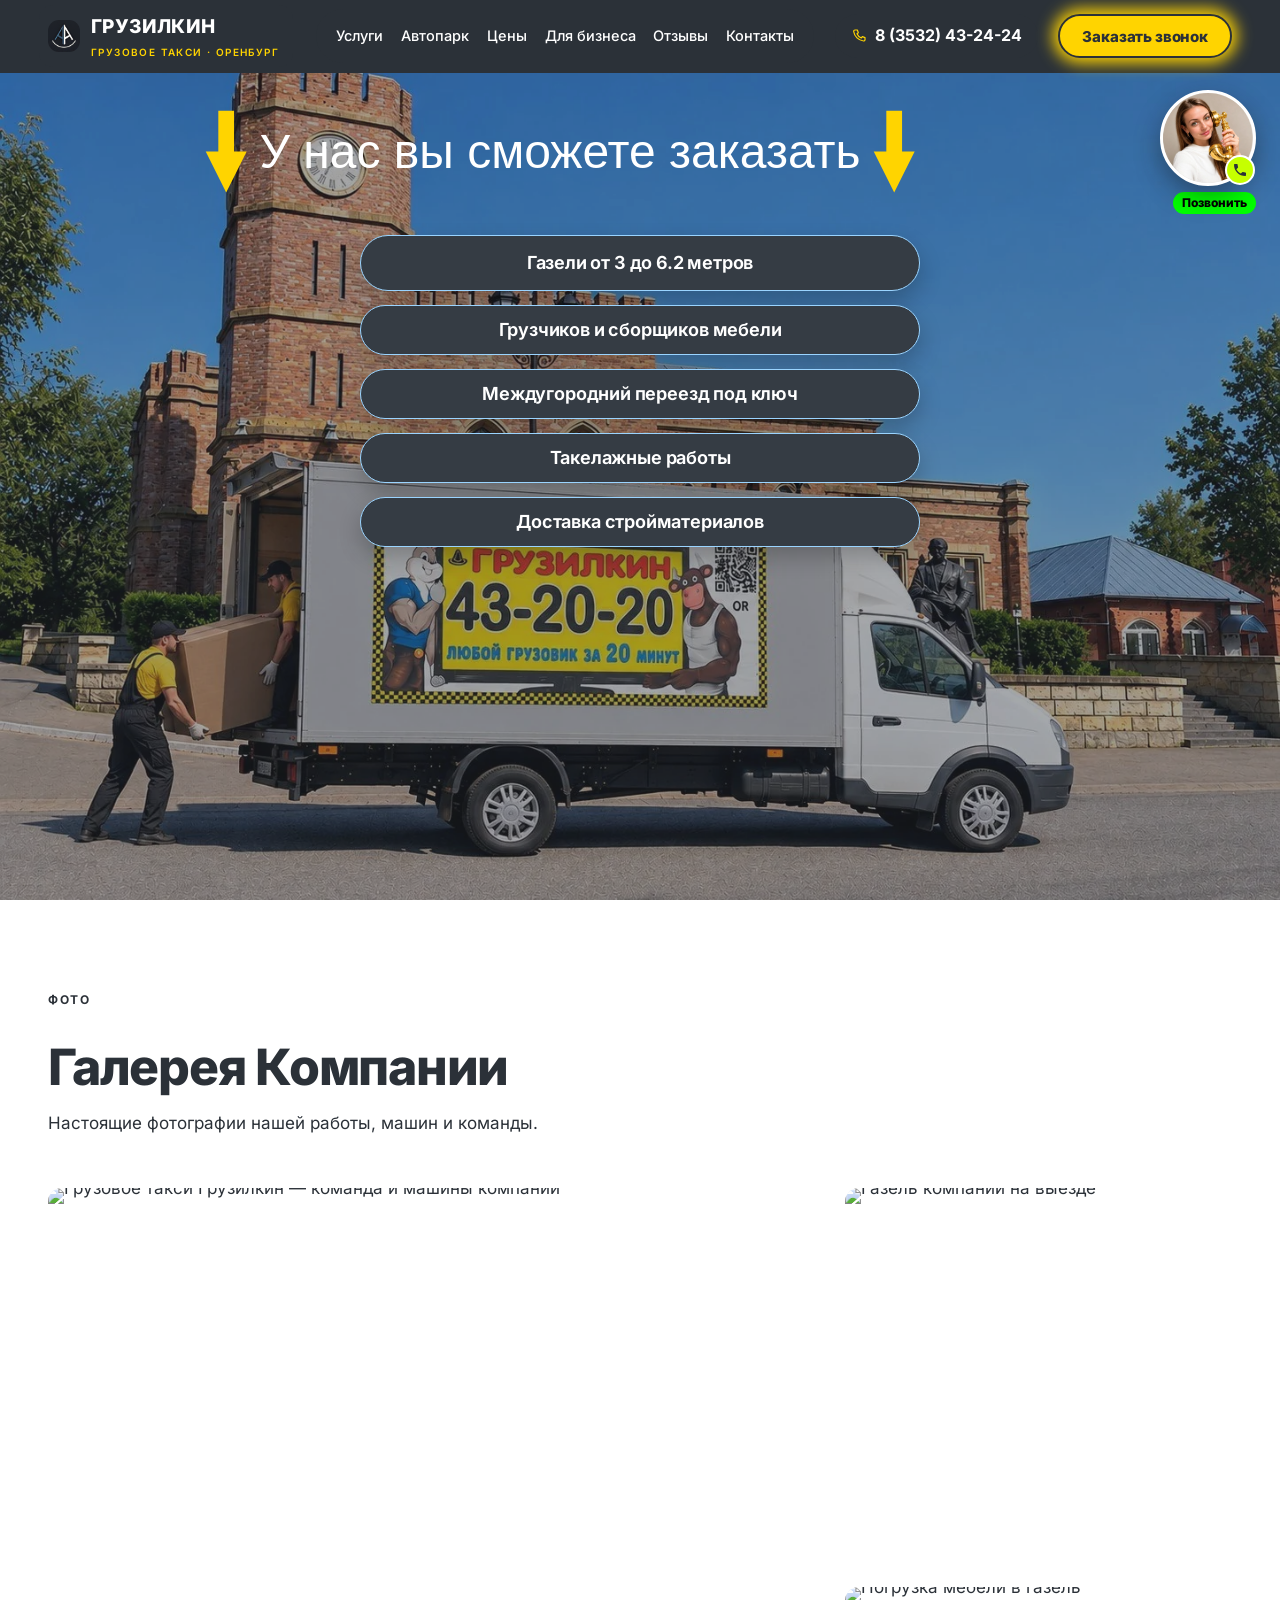
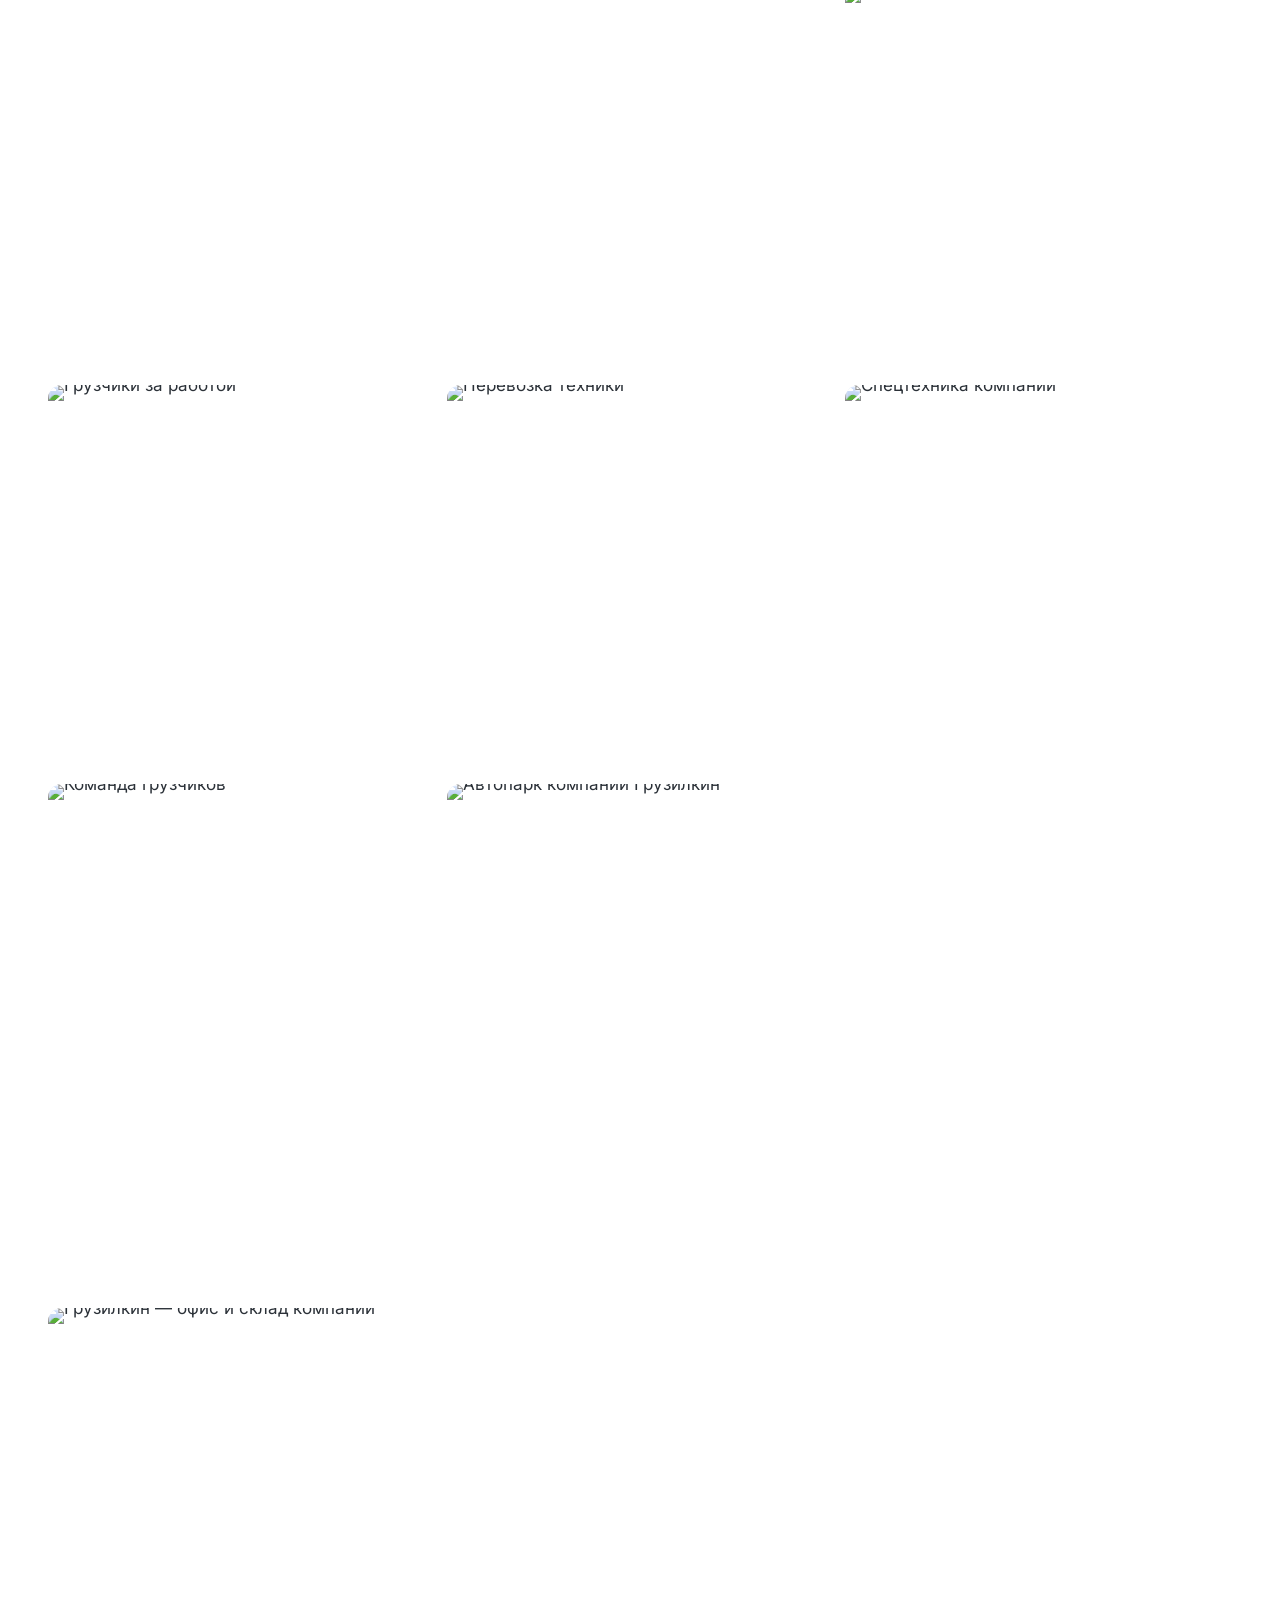
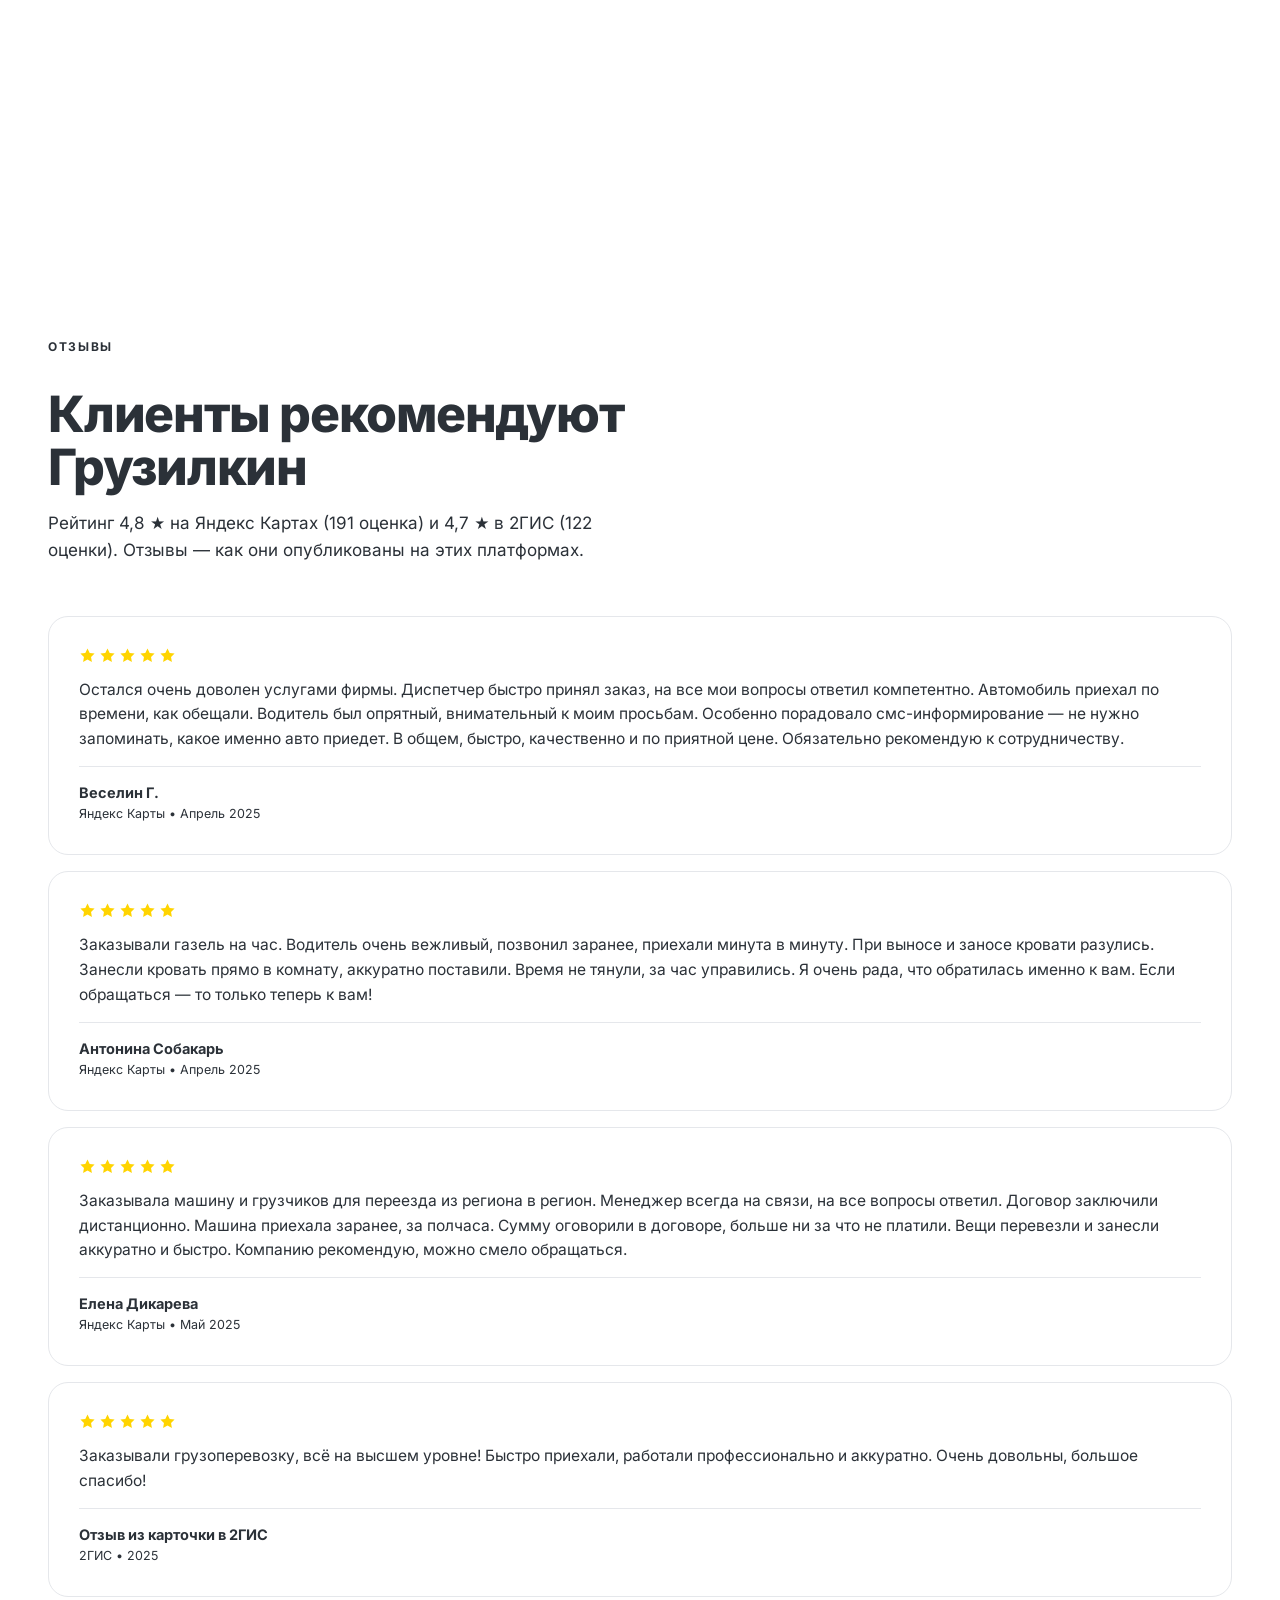
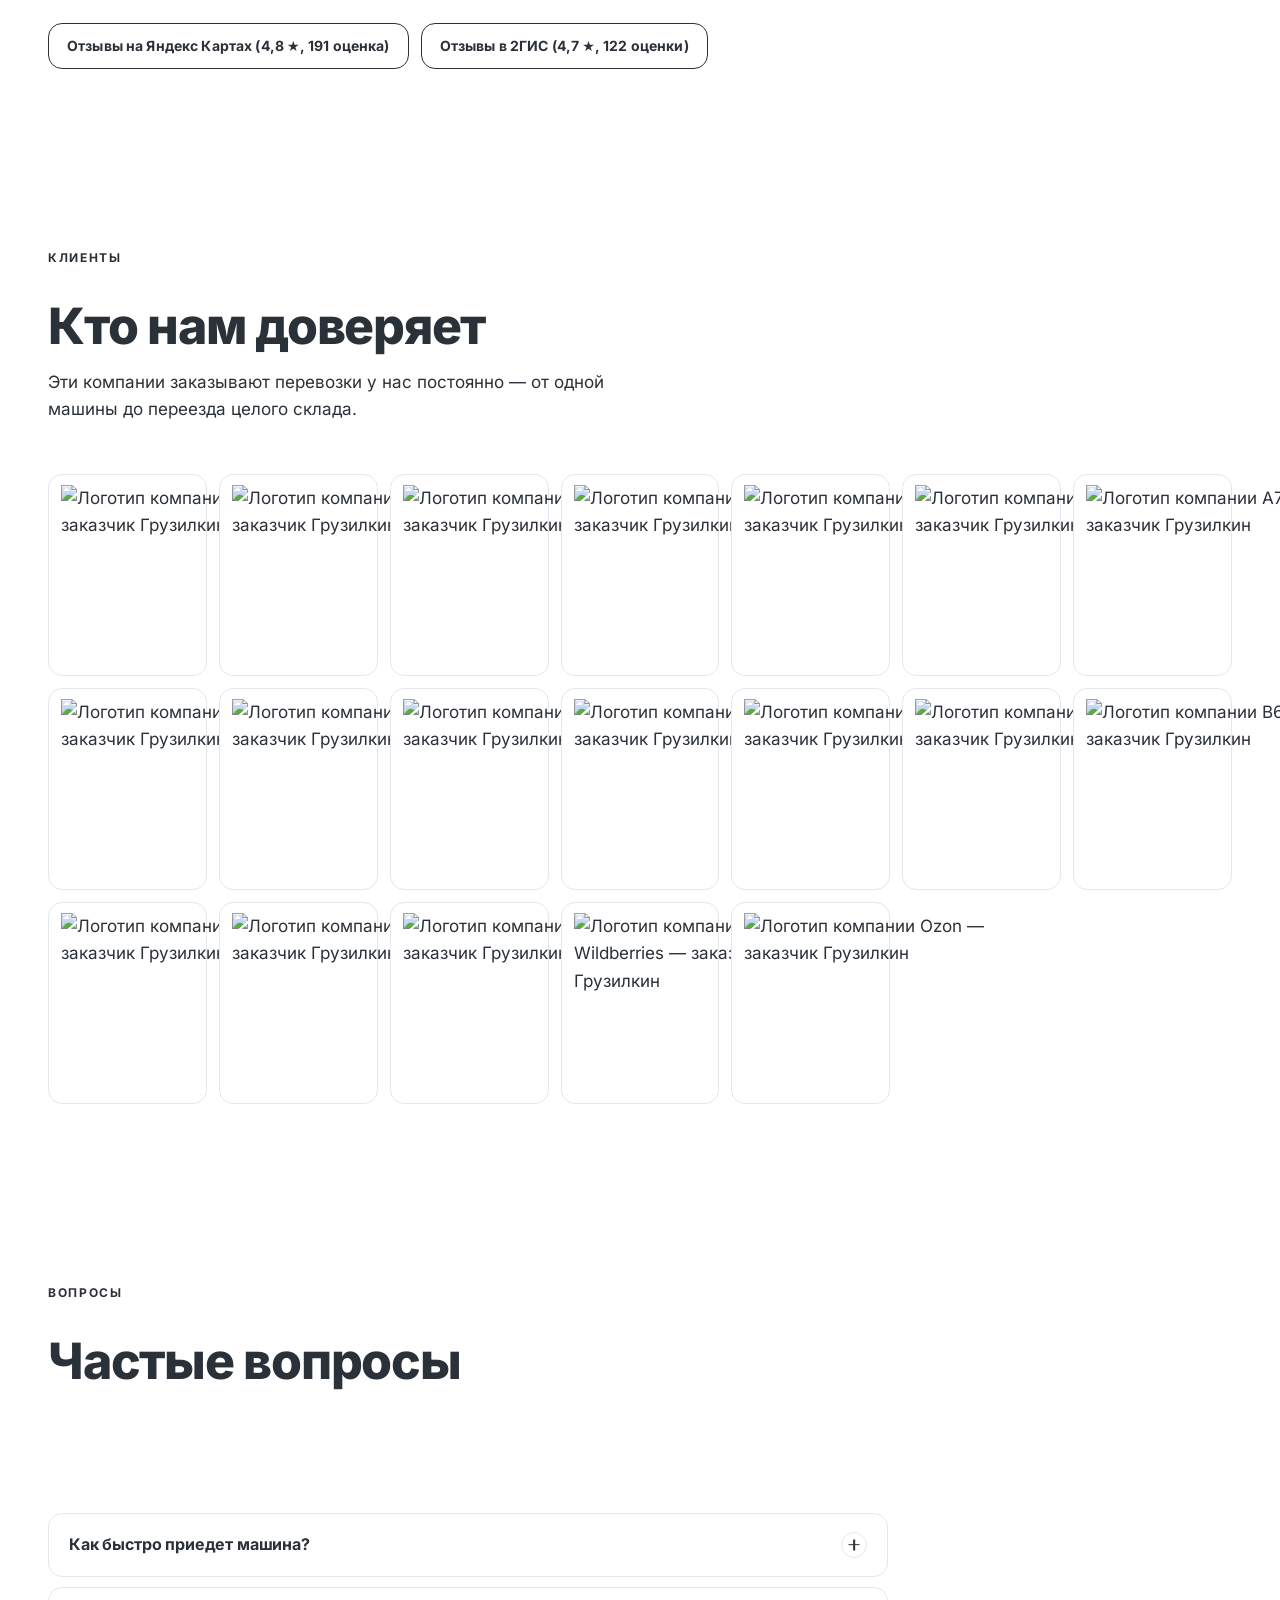
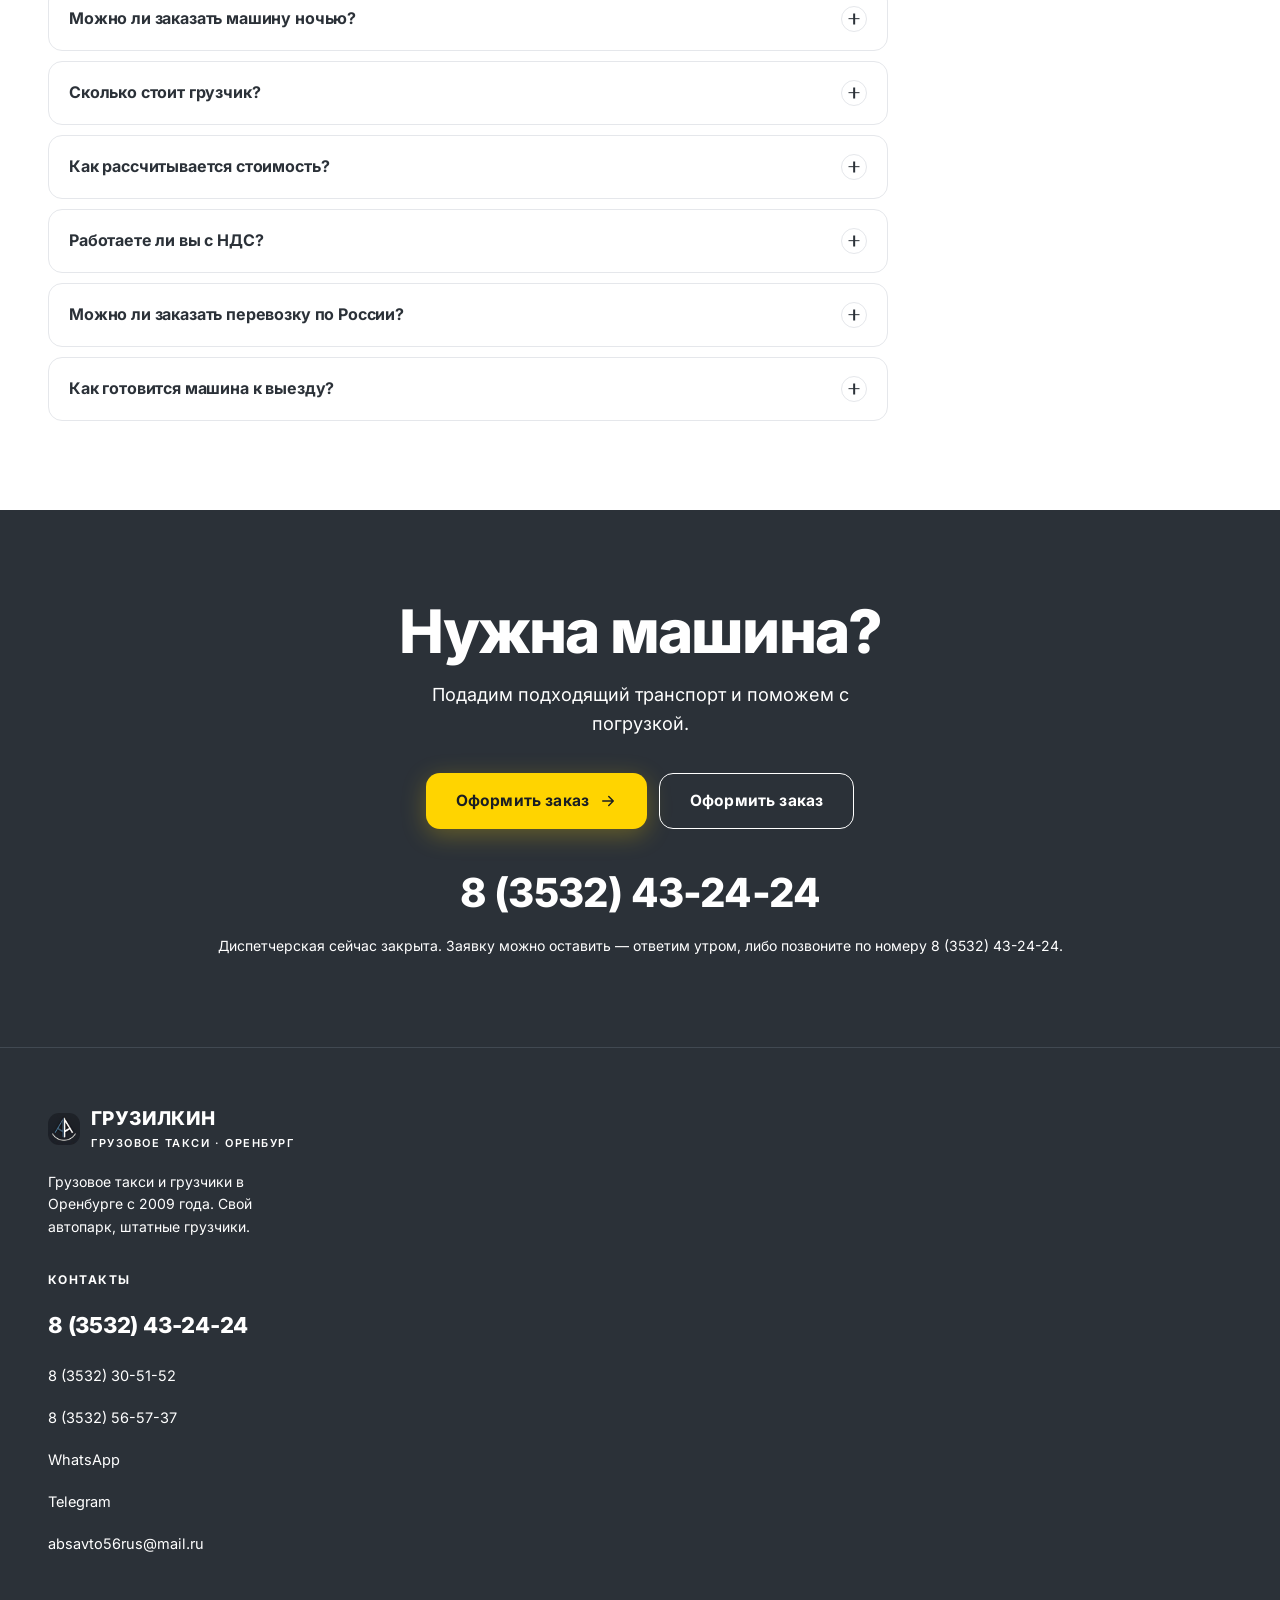
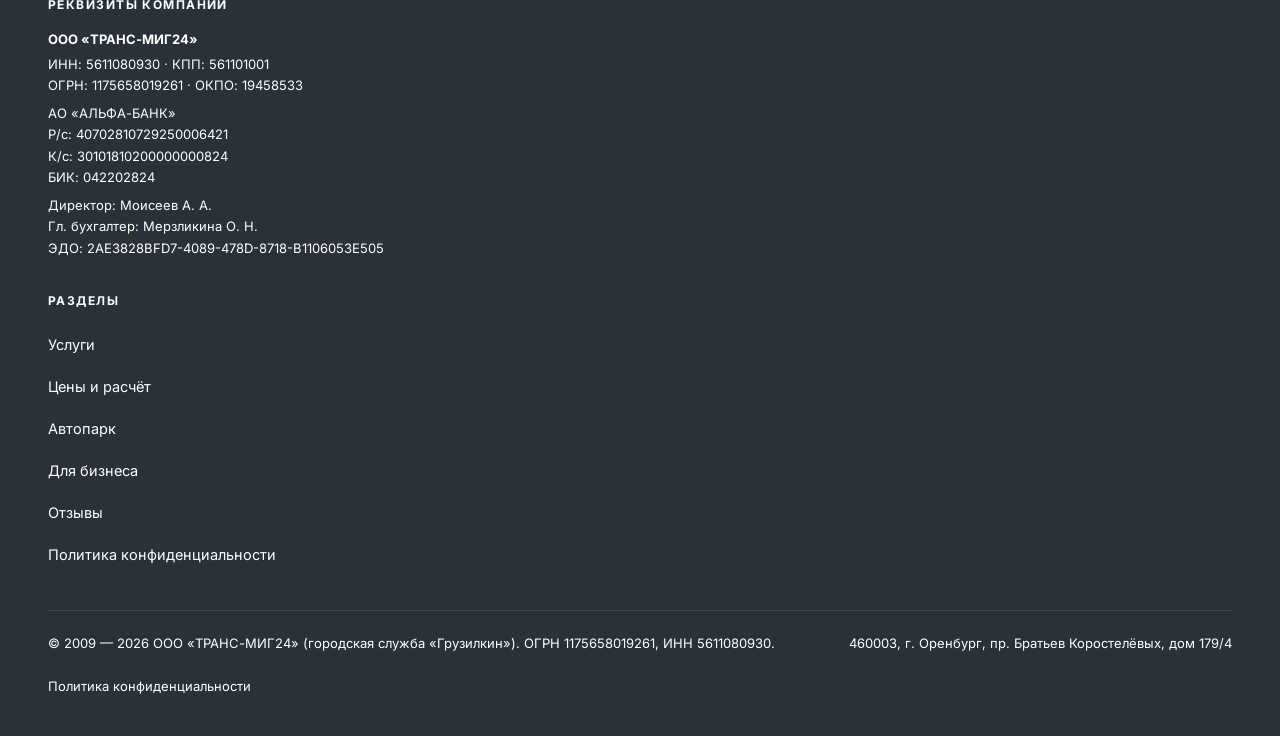
==== commit 026be821: "Remove calculator, work videos, and business blocks from the homepage. Co-authored-by: Cursor <curso" ====
--- a/index.html
+++ b/index.html
@@ -3,7 +3,7 @@
 <head>
 <meta charset="utf-8">
 <meta name="viewport" content="width=device-width, initial-scale=1, viewport-fit=cover">
-<meta name="gruzilkin-build" content="1791834478922">
+<meta name="gruzilkin-build" content="1793549947506">
 <title>Грузовое такси с грузчиками в Оренбурге — 8 (3532) 43-24-24 · Грузилкин</title>
 <meta name="description" content="Грузовое такси и грузчики в Оренбурге с 2009 года. Подача газели от 15 минут, 100+ машин, 8 (3532) 43-24-24.">
 <meta property="og:type" content="website">
@@ -1294,100 +1294,6 @@
   </div>
 </section>
 
-<!-- ══════════ БЫСТРЫЙ КАЛЬКУЛЯТОР ══════════ -->
-<section class="sec calc" id="calc">
-  <div class="wrap">
-    <div class="shead">
-      <span class="eyebrow">Цены</span>
-      <h2>Сколько стоит перевозка?</h2>
-    </div>
-
-    <div class="calc__row">
-      <div class="fld">
-        <label for="cCar">Что перевозим?</label>
-        <select id="cCar">
-          <option value="1800|35|Газель 3 метра" selected>Газель 3 м — 1 800 ₽/ч</option>
-          <option value="2000|36|Газель 4,2 метра">Газель 4,2 м — 2 000 ₽/ч</option>
-          <option value="2200|37|Газель 5,2 метра">Газель 5,2 м — 2 200 ₽/ч</option>
-          <option value="2400|38|Газель 6 метров">Газель 6 м — 2 400 ₽/ч</option>
-          <option value="2100|36|Газель открытая">Газель открытая — 2 100 ₽/ч</option>
-          <option value="3500|56|Форд 3 тонны">Форд 3 т — 3 500 ₽/ч</option>
-          <option value="3920|91|КамАЗ-самосвал">КамАЗ-самосвал — 3 920 ₽/ч</option>
-          <option value="4050|84|Манипулятор">Манипулятор — 4 050 ₽/ч</option>
-          <option value="4350|84|Автовышка">Автовышка — 4 350 ₽/ч</option>
-          <option value="4200|0|Эвакуатор">Эвакуатор — 4 200 ₽/ч</option>
-          <option value="3500|0|Пассажирский Форд">Пассажирский Форд — 3 500 ₽/ч</option>
-        </select>
-      </div>
-
-      <div class="fld">
-        <label for="cHours">Сколько часов?</label>
-        <input id="cHours" type="number" min="1" max="24" step="0.5" value="2" inputmode="decimal">
-      </div>
-
-      <div class="fld">
-        <label for="cLoaders" id="lblLoad">Грузчики</label>
-        <div class="stepper">
-          <button type="button" id="cMinus" aria-label="Меньше грузчиков">−</button>
-          <output id="cLoaders" aria-labelledby="lblLoad">2</output>
-          <button type="button" id="cPlus" aria-label="Больше грузчиков">+</button>
-        </div>
-      </div>
-
-      <div class="calc__total">
-        <span>Ориентировочно</span>
-        <b id="calcTotal">5 400 ₽</b>
-      </div>
-
-      <div class="calc__cta">
-        <a class="btn btn--main btn--order" href="#contacts" id="calcWa" >Оформить заказ</a>
-      </div>
-    </div>
-
-    <div class="calc__det" id="calcRows"></div>
-    <p class="calc__note">
-      Считаем по времени работы: первый час по городу оплачивается полностью, дальше поминутно по 15 минут.
-      Километраж считается отдельно и в итог не входит — если маршрут длиннее городского, диспетчер добавит его
-      и назовёт точную сумму до начала работы. Точную стоимость подтверждает диспетчер после уточнения адресов
-      и условий перевозки.
-    </p>
-  </div>
-</section>
-
-
-
-
-
-
-<!-- ══════════ РЕАЛЬНАЯ РАБОТА ══════════ -->
-<section class="sec work" id="work">
-  <div class="wrap">
-    <div class="shead">
-      <span class="eyebrow">Реальная работа</span>
-      <h2>Так мы работаем каждый день</h2>
-      <p>Кадры из отзывов клиентов — настоящие машины, водители и грузчики.</p>
-    </div>
-
-    <div class="work__grid">
-      <figure class="work__i">
-        <img src="[data-uri]" width="640" height="360" loading="lazy" decoding="async"
-             alt="Водитель компании на фоне рекламного борта грузовой машины">
-        <figcaption class="work__cap">Команда и машина компании</figcaption>
-      </figure>
-      <figure class="work__i">
-        <img src="[data-uri]" width="640" height="480" loading="lazy" decoding="async"
-             alt="Клиент рассказывает о выполненной перевозке">
-        <figcaption class="work__cap">Отзыв клиента</figcaption>
-      </figure>
-      <figure class="work__i">
-        <img src="[data-uri]" width="640" height="480" loading="lazy" decoding="async"
-             alt="Клиент у машины после перевозки мебели">
-        <figcaption class="work__cap">После перевозки мебели</figcaption>
-      </figure>
-    </div>
-  </div>
-</section>
-
 <!-- ══════════ ГАЛЕРЕЯ КОМПАНИИ ══════════ -->
 <section class="sec" id="gallery">
   <div class="wrap">
@@ -1425,45 +1331,6 @@
       <figure class="gal__i gal__i--tall">
         <img src="assets/gallery/g09.webp" width="900" height="1046" loading="lazy" decoding="async" alt="Грузилкин — офис и склад компании">
       </figure>
-    </div>
-  </div>
-</section>
-
-<!-- ══════════ ДЛЯ БИЗНЕСА ══════════ -->
-<section class="sec biz" id="biz">
-  <div class="wrap">
-    <div class="biz__grid">
-      <div>
-        <span class="eyebrow">Для бизнеса</span>
-        <h2 style="font-size:clamp(28px,3.6vw,42px);max-width:16ch">Транспорт для бизнеса без собственного автопарка</h2>
-        <p class="biz__note" style="margin-top:20px">
-          Подадим подходящий транспорт под регулярные и разовые задачи. Работаем по договору, закрывающие
-          документы и НДС — чтобы бухгалтерия не задавала вопросов.
-        </p>
-        <div style="display:flex;flex-wrap:wrap;gap:12px;margin-top:28px">
-          <a class="btn btn--main" href="#contacts">
-            Рассчитать перевозку для бизнеса
-            <svg aria-hidden="true"><use href="#i-arrow"/></svg>
-          </a>
-          <a class="btn btn--ghost" href="tel:+73532432424">
-            <svg aria-hidden="true"><use href="#i-phone"/></svg>8 (3532) 43-24-24
-          </a>
-        </div>
-      </div>
-
-      <div>
-        <div class="biz__f">
-          <div><svg aria-hidden="true"><use href="#i-doc"/></svg>Договор</div>
-          <div><svg aria-hidden="true"><use href="#i-doc"/></svg>Закрывающие документы</div>
-          <div><svg aria-hidden="true"><use href="#i-doc"/></svg>НДС</div>
-          <div><svg aria-hidden="true"><use href="#i-route"/></svg>Регулярная подача</div>
-          <div><svg aria-hidden="true"><use href="#i-truck"/></svg>Свой автопарк</div>
-          <div><svg aria-hidden="true"><use href="#i-clock"/></svg>Диспетчер 8:30 — 23:30</div>
-        </div>
-        <p class="biz__note" style="margin-top:20px">
-          Работаем с юридическими лицами: безналичная оплата, НДС и без НДС, регулярные перевозки по договору.
-        </p>
-      </div>
     </div>
   </div>
 </section>
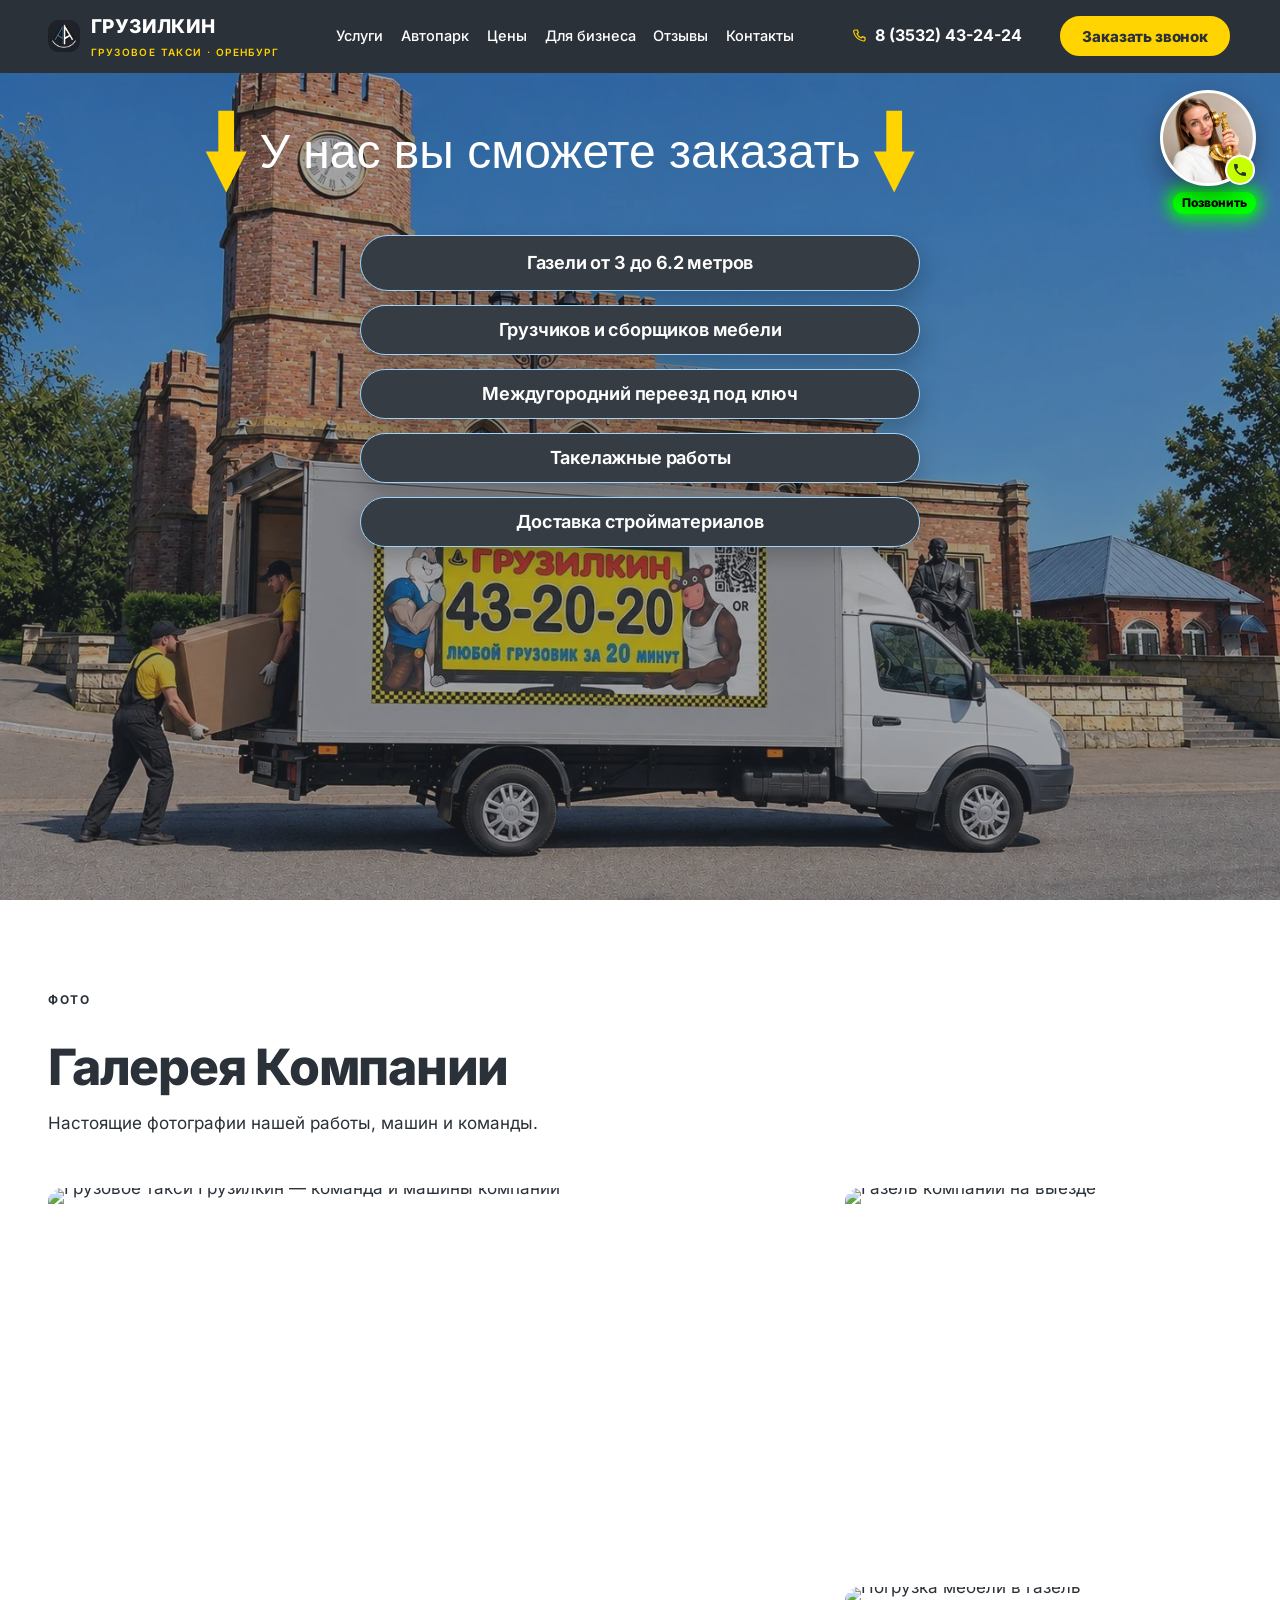
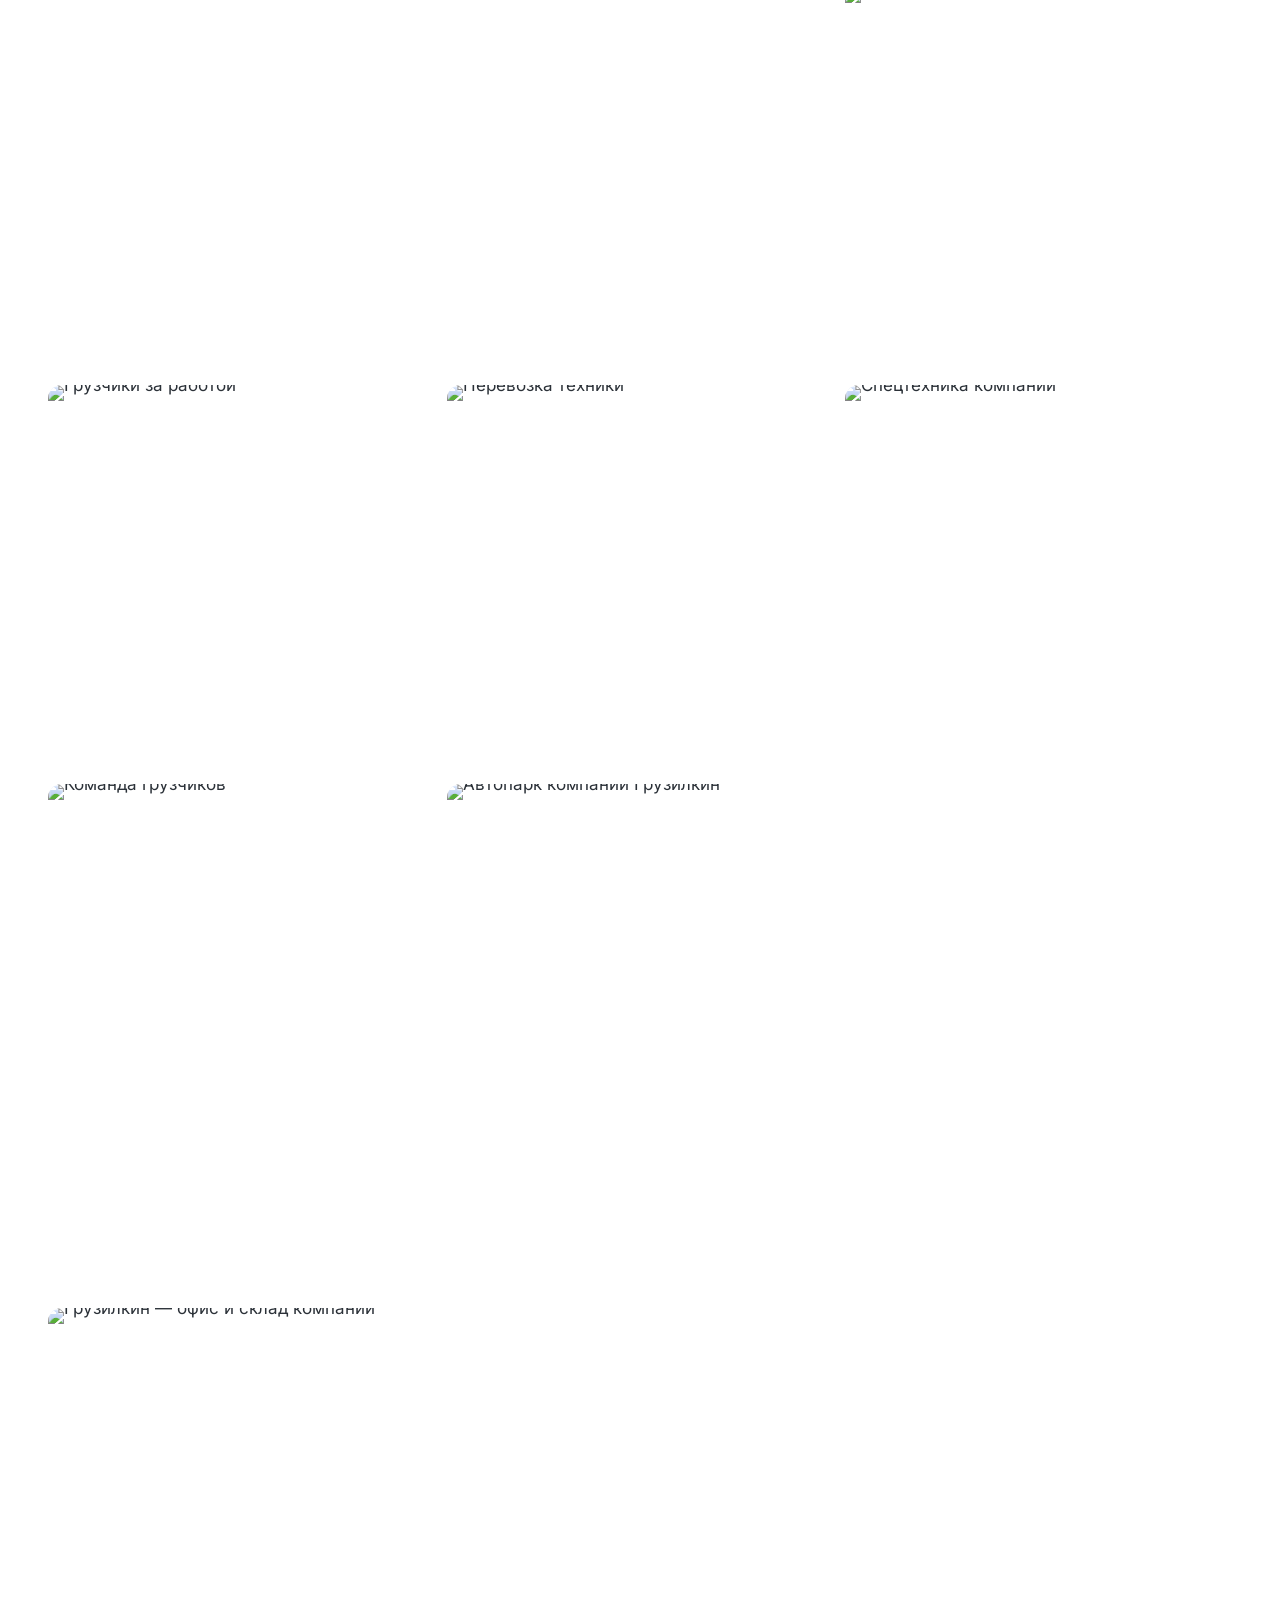
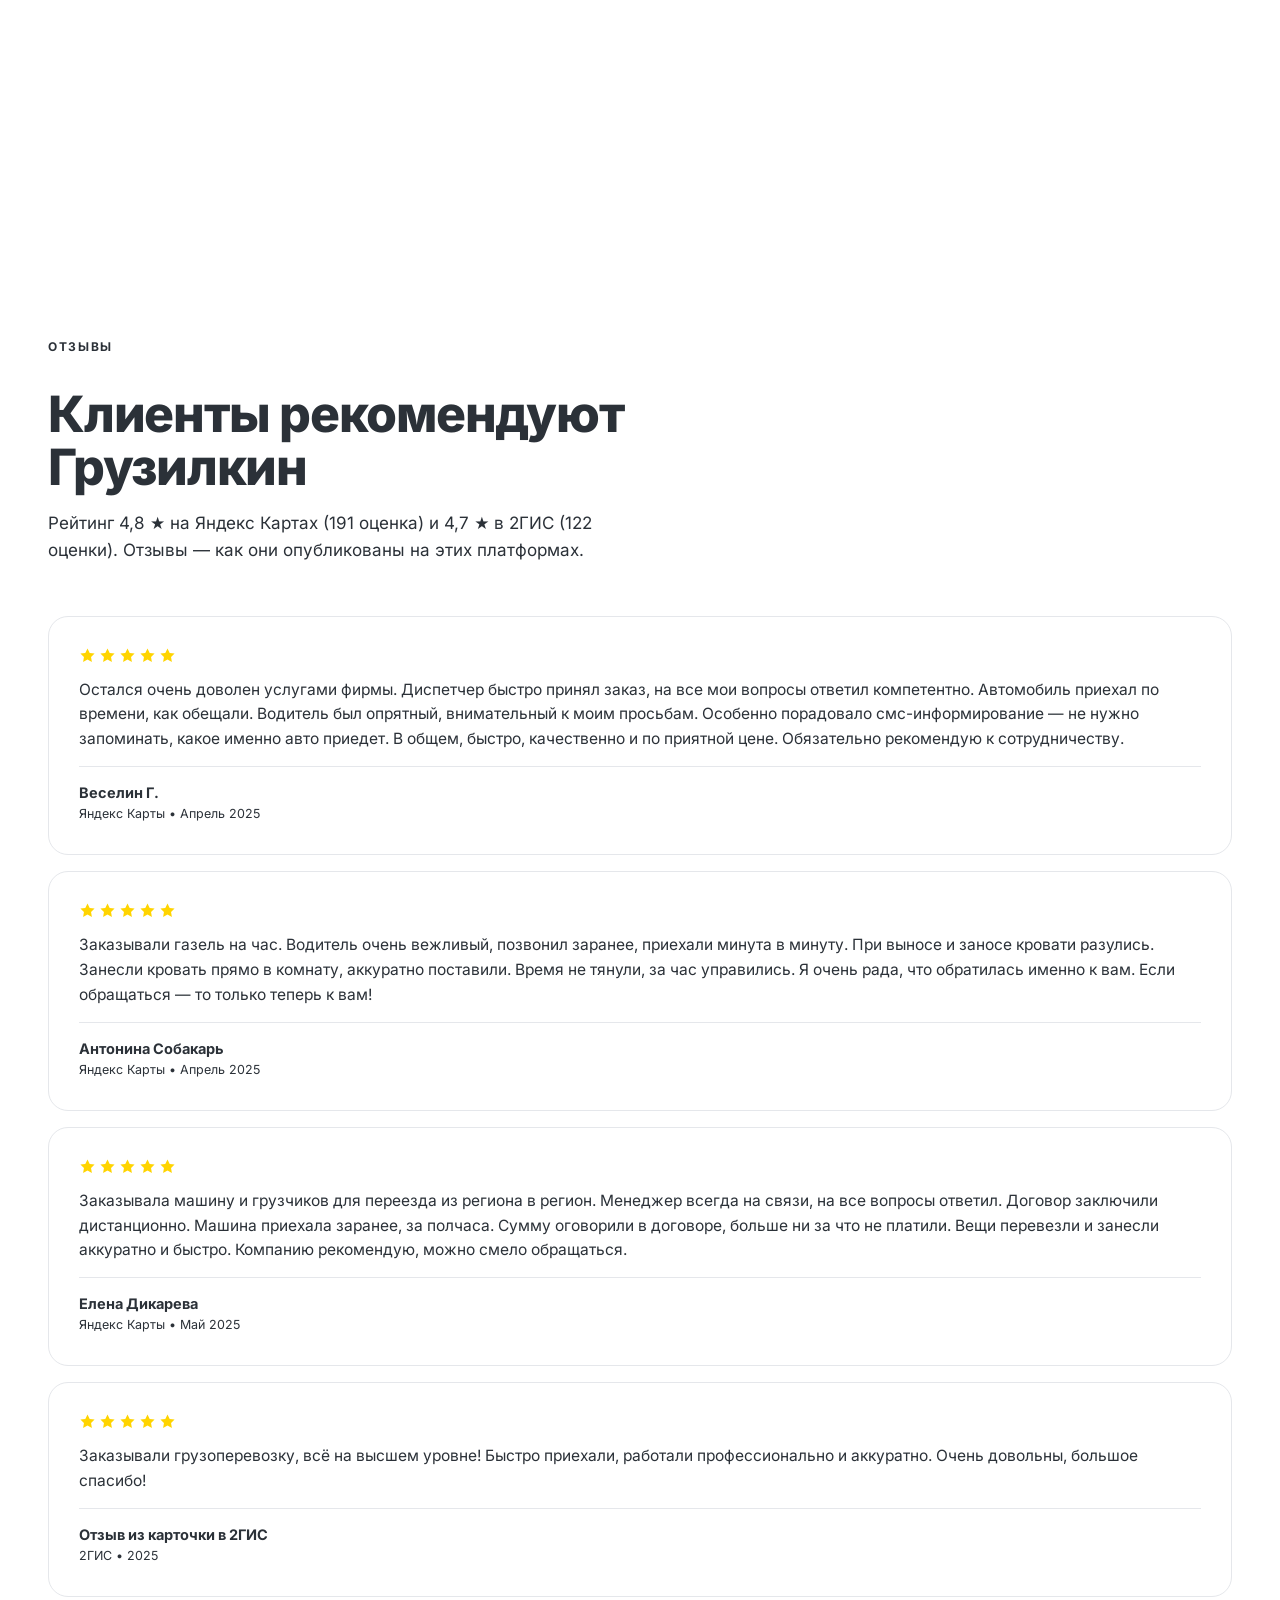
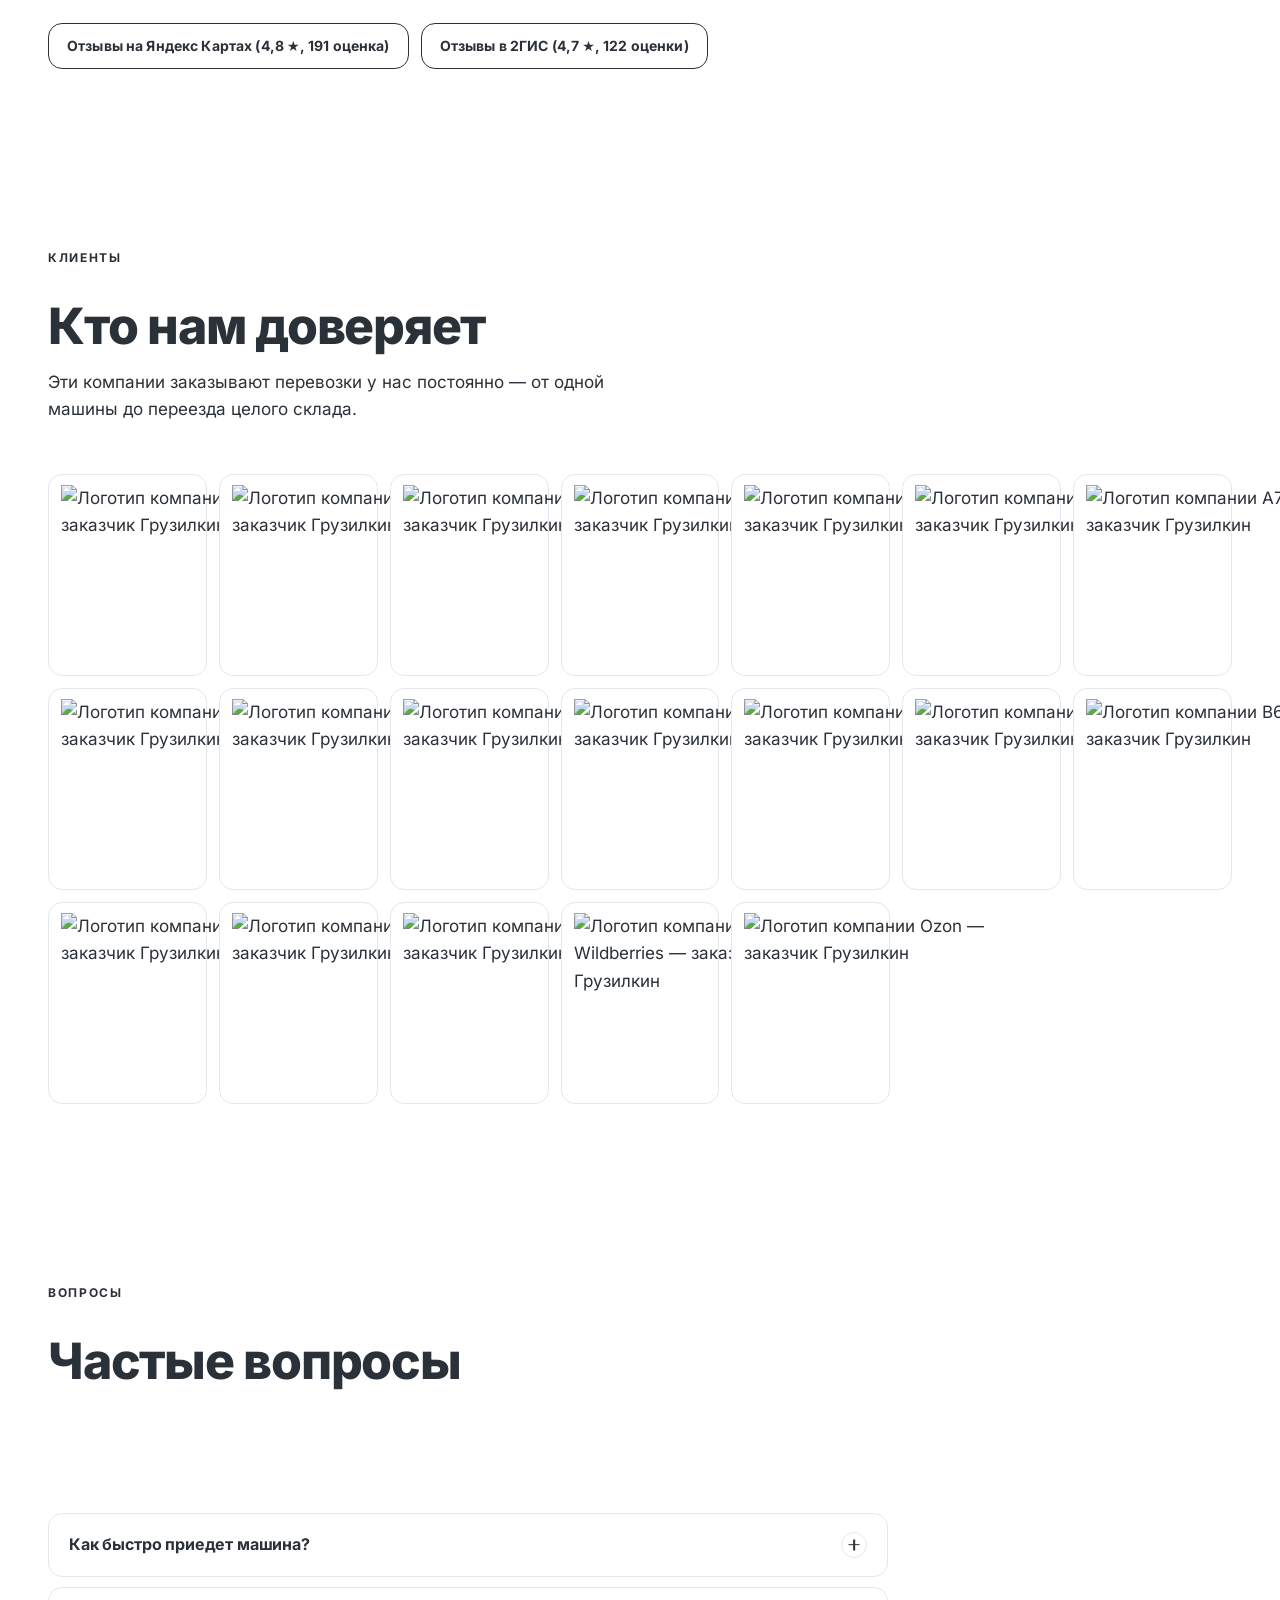
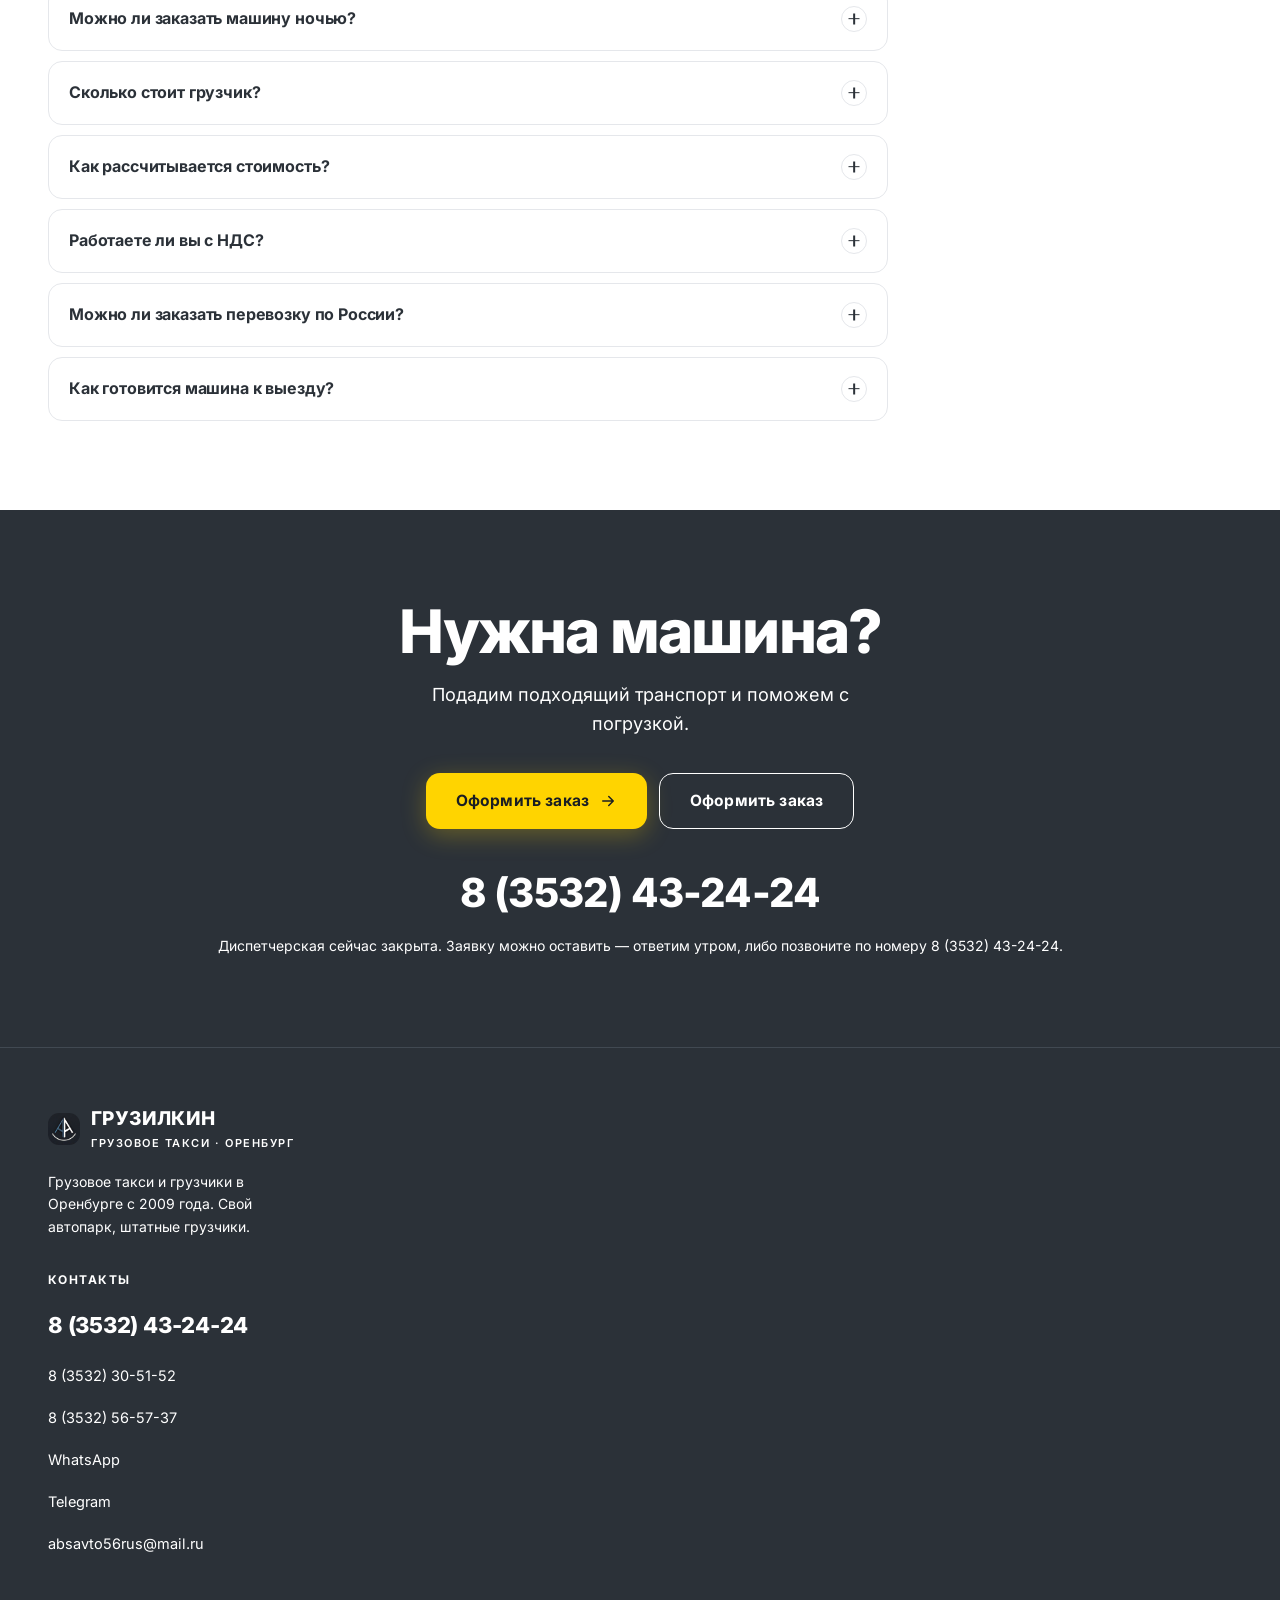
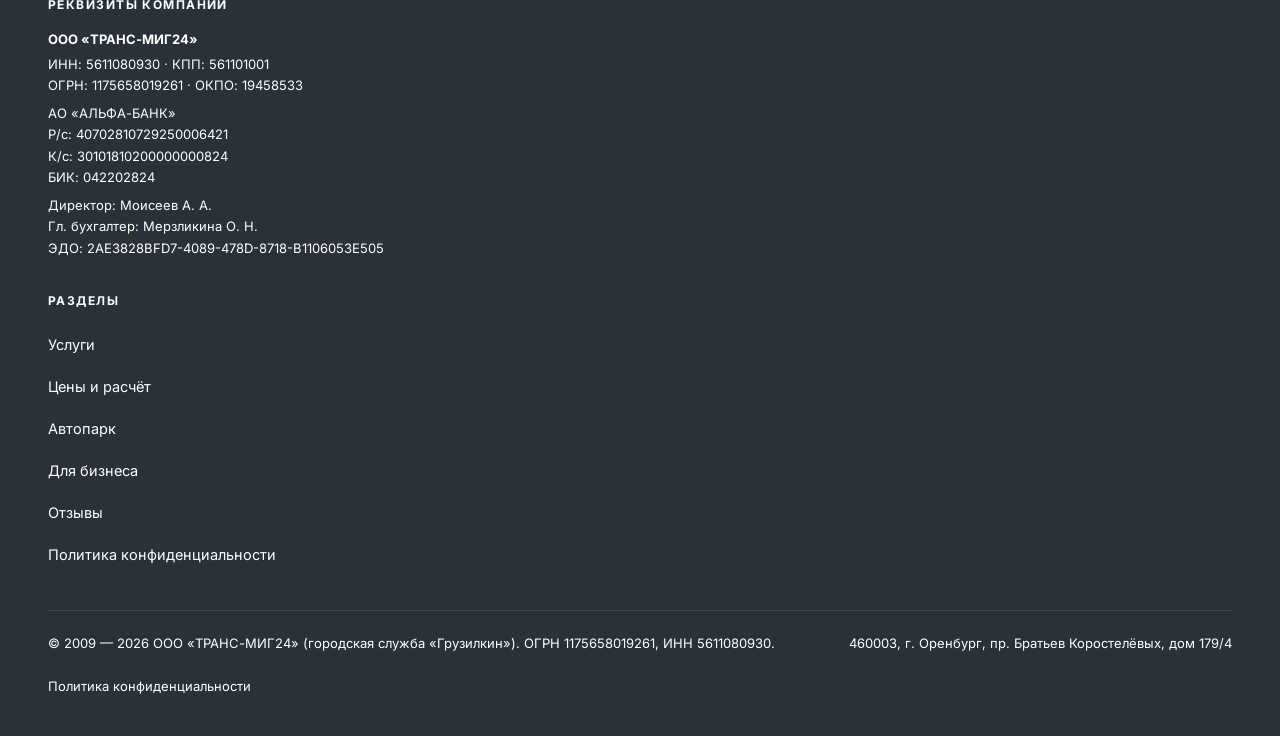
==== commit 10e04b6e: "Keep the current homepage after inner pages and serve photos as WebP. Co-authored-by: Cursor <cursor" ====
--- a/index.html
+++ b/index.html
@@ -3,7 +3,7 @@
 <head>
 <meta charset="utf-8">
 <meta name="viewport" content="width=device-width, initial-scale=1, viewport-fit=cover">
-<meta name="gruzilkin-build" content="1793549947506">
+<meta name="gruzilkin-build" content="1793551200001">
 <title>Грузовое такси с грузчиками в Оренбурге — 8 (3532) 43-24-24 · Грузилкин</title>
 <meta name="description" content="Грузовое такси и грузчики в Оренбурге с 2009 года. Подача газели от 15 минут, 100+ машин, 8 (3532) 43-24-24.">
 <meta property="og:type" content="website">
@@ -1168,25 +1168,48 @@
 /* Сверка версии: страница могла прийти из кэша телефона, хотя на
    сервере уже новая. Узнаём это здесь и перезагружаемся. */
 (function () {
-  var mine = document.querySelector('meta[name="gruzilkin-build"]');
-  if (!mine) return;
-  mine = mine.getAttribute("content") || "";
+  var KEY = "gk-build";
+  var mineEl = document.querySelector('meta[name="gruzilkin-build"]');
+  if (!mineEl) return;
+  var mine = mineEl.getAttribute("content") || "";
+  try { sessionStorage.setItem(KEY, mine); } catch (e0) {}
+  function stamp(v) {
+    if (!v) return;
+    try { sessionStorage.setItem(KEY, v); } catch (e) {}
+    var want = "v=" + encodeURIComponent(v);
+    if ((location.search || "").indexOf(want) !== -1) return;
+    if (v !== mine) {
+      location.replace(location.pathname + "?" + want);
+      return;
+    }
+    try { history.replaceState(null, "", location.pathname + "?" + want + location.hash); } catch (e2) {}
+  }
   try {
-    if (sessionStorage.getItem("gk-seen") === mine) return;
-  } catch (e) {}
-  var url = location.pathname + "?chk=" + Date.now();
-  var x = new XMLHttpRequest();
-  x.open("GET", url, true);
-  try { x.setRequestHeader("Cache-Control", "no-cache"); } catch (e) {}
-  x.onreadystatechange = function () {
-    if (x.readyState !== 4) return;
-    if (x.status !== 200 && x.status !== 304) return;
-    var m = /name="gruzilkin-build"\s+content="([^"]*)"/.exec(x.responseText || "");
-    if (!m || m[1] === mine) return;
-    try { sessionStorage.setItem("gk-seen", mine); } catch (e) {}
-    location.replace(location.pathname + "?v=" + m[1]);
-  };
-  try { x.send(); } catch (e) {}
+    var known = sessionStorage.getItem(KEY) || "";
+    if (known && known !== mine) stamp(known);
+  } catch (e3) {}
+  function check() {
+    var x = new XMLHttpRequest();
+    x.open("GET", location.pathname + "?chk=" + Date.now(), true);
+    try { x.setRequestHeader("Cache-Control", "no-store"); } catch (e4) {}
+    x.onreadystatechange = function () {
+      if (x.readyState !== 4) return;
+      if (x.status !== 200 && x.status !== 304) return;
+      var m = /name="gruzilkin-build"\s+content="([^"]*)"/.exec(x.responseText || "");
+      if (!m) return;
+      stamp(m[1]);
+    };
+    try { x.send(); } catch (e5) {}
+  }
+  check();
+  window.addEventListener("pageshow", function (e) {
+    if (!e.persisted) return;
+    try {
+      var k = sessionStorage.getItem(KEY) || "";
+      if (k && k !== mine) { stamp(k); return; }
+    } catch (e6) {}
+    location.reload();
+  });
 })();
 </script>
 </head>
@@ -1225,7 +1248,7 @@
 <header class="topbar" id="topbar">
   <div class="topbar__in">
     <a class="brand" href="#top" aria-label="Грузилкин — на главную">
-      <img class="brand__mark" src="assets/brand-logo.png" width="191" height="186" alt="">
+      <img class="brand__mark" src="assets/brand-logo.webp" width="191" height="186" alt="">
       <span>
         <span class="brand__name">ГРУЗИЛКИН</span>
         <span class="brand__sub">Грузовое такси · Оренбург</span>
@@ -1497,7 +1520,7 @@
     <div class="foot__grid">
       <div>
         <a class="brand" href="#top" style="margin-bottom:18px">
-          <img class="brand__mark" src="assets/brand-logo.png" width="191" height="186" alt="">
+          <img class="brand__mark" src="assets/brand-logo.webp" width="191" height="186" alt="">
           <span><span class="brand__name">ГРУЗИЛКИН</span><span class="brand__sub">Грузовое такси · Оренбург</span></span>
         </a>
         <p style="font-size:14px;color:var(--gray-2);max-width:30ch">
